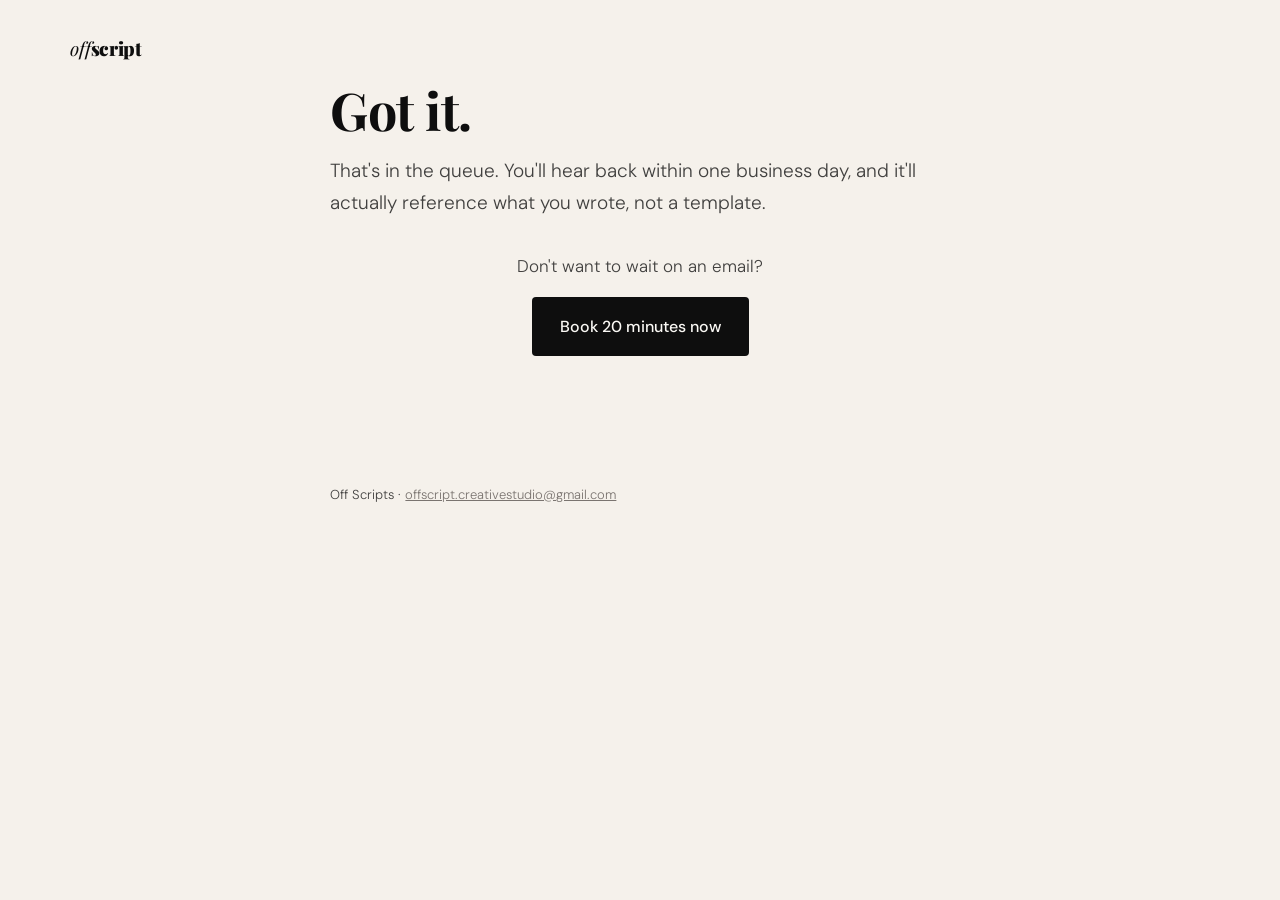
==== index.html @ c9642423 "Add files via upload Update Offscript website" ====
<!doctype html>
<html lang="en">
<head>
<meta charset="utf-8">
<meta name="viewport" content="width=device-width, initial-scale=1">
<title>Off Scripts: Got it</title>
<meta name="robots" content="noindex">
<link rel="preconnect" href="https://fonts.googleapis.com">
<link rel="preconnect" href="https://fonts.gstatic.com" crossorigin>
<link href="https://fonts.googleapis.com/css2?family=Playfair+Display:ital,wght@0,400;0,700;0,900;1,400;1,700&family=DM+Sans:opsz,wght@9..40,300;9..40,400;9..40,500;9..40,600&family=Space+Mono:wght@400;700&display=swap" rel="stylesheet">
<link rel="stylesheet" href="../lp.css">
</head>
<body>

<header class="lp-header">
  <a class="logo" href="https://offscript-ui.github.io/createoffscript/">off<b>script</b></a>
</header>

<main>
  <section class="hero wrap">
    <h1>Got it.</h1>
    <p class="sub">That's in the queue. You'll hear back within one business day, and it'll actually reference what you wrote, not a template.</p>
    <div class="fallback" style="margin-top: 0; padding-top: 0; border-top: none;">
      <p>Don't want to wait on an email?</p>
      <a class="btn btn-primary" href="https://calendly.com/suriavi51/new-meeting" target="_blank" rel="noopener noreferrer">Book 20 minutes now</a>
    </div>
  </section>
</main>

<footer class="lp-footer">
  <div class="wrap">
    <p>Off Scripts &middot; <a href="mailto:offscript.creativestudio@gmail.com">offscript.creativestudio@gmail.com</a></p>
  </div>
</footer>

<!-- This page's pageview count IS the conversion metric (see gtm/RUNBOOK.md
     step 8): a view here only happens right after a real form submit, which
     is how conversion rate gets measured on Cloudflare's free tier without
     building custom event tracking. Don't add any other way to reach this
     page (no nav link to it) or the count stops meaning anything. -->
<script defer src="https://static.cloudflareinsights.com/beacon.min.js" data-cf-beacon='{"token":"your_beacon_token_here"}'></script>

</body>
</html>
---- lp.css ----
/* Shared landing-page styles for the gtm system.
   Tokens copied verbatim from the live site's :root block (verified against
   the actual deployed HTML, not a paraphrase) so these pages match the
   brand exactly.

   Deliberately NOT reused from index.html: the custom cursor (cursor:none +
   .js-cur/.js-ring), scroll-reveal animation, and the nav drawer. Reasons:
   cursor:none is a real conversion risk on a page whose only job is a form,
   and every extra line of JS here is a line the weekly optimization step
   could accidentally break. Keep these pages simpler than the main site on
   purpose.

   This file is CSS only. The optimization loop (gtm/RUNBOOK.md step 8)
   edits HTML body copy, never this file - keeping them separate is what
   makes that constraint enforceable. */

*, *::before, *::after { margin: 0; padding: 0; box-sizing: border-box; }

:root {
  --cream: #F5F1EB;
  --cream-dim: #EDE8E0;
  --off: #FAF8F4;
  --ink: #0E0E0E;
  --gold: #C9A84C;
  --gold-hi: #D4B060;
  --grey: #7A7470;

  --on-light-hi: #0E0E0E;
  --on-light-body: rgba(14,14,14,.78);
  --on-light-muted: rgba(14,14,14,.52);

  --rule-light: rgba(14,14,14,.09);

  --s4:4px; --s8:8px; --s12:12px; --s16:16px; --s20:20px; --s24:24px;
  --s28:28px; --s32:32px; --s40:40px; --s48:48px; --s56:56px; --s64:64px;
  --s80:80px; --s96:96px;

  --pad: clamp(20px, 5.5vw, 96px);
  --max: 760px;
  --gap: clamp(32px, 5vw, 80px);
  --section-py: clamp(56px, 8vw, 96px);
}

html { scroll-behavior: smooth; -webkit-text-size-adjust: 100%; text-size-adjust: 100%; }

body {
  background: var(--cream);
  color: var(--ink);
  font-family: 'DM Sans', sans-serif;
  font-weight: 300;
  font-size: 17px;
  line-height: 1.7;
  -webkit-font-smoothing: antialiased;
  -moz-osx-font-smoothing: grayscale;
}

a, button { -webkit-tap-highlight-color: transparent; outline-offset: 3px; }
a:focus-visible, button:focus-visible { outline: 2px solid var(--gold); }
img { display: block; max-width: 100%; }

.wrap {
  max-width: var(--max);
  margin: 0 auto;
  padding: 0 var(--pad);
}

header.lp-header {
  padding: var(--s32) var(--pad) var(--s16);
}
.logo {
  font-family: 'Playfair Display', serif;
  font-style: italic;
  font-size: 19px;
  color: var(--ink);
  text-decoration: none;
  letter-spacing: -.3px;
}
.logo b { font-style: normal; font-weight: 900; }

main { padding: 0 0 var(--section-py); }

section { padding: var(--section-py) 0; }
section + section { border-top: 1px solid var(--rule-light); }

h1 {
  font-family: 'Playfair Display', serif;
  font-weight: 700;
  font-size: clamp(32px, 5.5vw, 52px);
  line-height: 1.12;
  letter-spacing: -.5px;
  color: var(--on-light-hi);
  margin-bottom: var(--s16);
}
h2 {
  font-family: 'Playfair Display', serif;
  font-weight: 700;
  font-size: clamp(22px, 3vw, 30px);
  line-height: 1.25;
  margin-bottom: var(--s20);
}
.sub {
  font-size: 19px;
  color: var(--on-light-body);
  max-width: 46ch;
  margin-bottom: var(--s32);
}
p { color: var(--on-light-body); }
p + p { margin-top: var(--s16); }

ul.diagnosis, ul.mechanism {
  list-style: none;
  display: grid;
  gap: var(--s16);
}
ul.diagnosis li, ul.mechanism li {
  padding: var(--s16) var(--s20);
  background: var(--off);
  border: 1px solid var(--rule-light);
  border-radius: 4px;
  font-size: 16px;
  color: var(--on-light-body);
}
ul.mechanism li b {
  font-family: 'Space Mono', monospace;
  font-weight: 700;
  color: var(--gold);
  display: inline-block;
  margin-right: var(--s8);
}

.not-this {
  border-left: 3px solid var(--gold);
  padding-left: var(--s20);
  font-style: italic;
  color: var(--on-light-body);
}

.qualify {
  background: var(--cream-dim);
  border: 1px solid var(--rule-light);
  border-radius: 4px;
  padding: var(--s24);
}
.qualify h2 { font-size: 18px; margin-bottom: var(--s12); }
.qualify ul { list-style: none; display: grid; gap: var(--s8); }
.qualify li { font-size: 15px; color: var(--on-light-body); }
.qualify li::before { content: "→ "; color: var(--gold); font-weight: 700; }

form.lp-form { display: grid; gap: var(--s16); margin-top: var(--s8); }
.lp-form label {
  display: block;
  font-family: 'Space Mono', monospace;
  font-size: 12px;
  letter-spacing: .04em;
  text-transform: uppercase;
  color: var(--grey);
  margin-bottom: var(--s8);
}
.lp-form input, .lp-form textarea {
  width: 100%;
  font-family: 'DM Sans', sans-serif;
  font-size: 16px;
  padding: var(--s12) var(--s16);
  background: var(--off);
  border: 1px solid var(--rule-light);
  border-radius: 4px;
  color: var(--ink);
}
.lp-form input:focus, .lp-form textarea:focus {
  outline: 2px solid var(--gold);
  outline-offset: 1px;
}
.lp-form textarea { min-height: 100px; resize: vertical; }
.lp-form .optional-tag { color: var(--grey); font-weight: 400; text-transform: none; }
.hidden { display: none !important; }

.btn {
  display: inline-flex;
  align-items: center;
  justify-content: center;
  gap: var(--s8);
  padding: var(--s16) var(--s28);
  font-family: 'DM Sans', sans-serif;
  font-weight: 500;
  font-size: 16px;
  border-radius: 4px;
  text-decoration: none;
  cursor: pointer;
  border: none;
}
.btn-primary { background: var(--ink); color: var(--off); }
.btn-primary:hover { background: var(--gold); color: var(--ink); }
.btn-secondary {
  background: transparent;
  color: var(--ink);
  border: 1px solid var(--rule-light);
}
.btn-secondary:hover { border-color: var(--gold); color: var(--gold); }

.fallback {
  margin-top: var(--s40);
  padding-top: var(--s32);
  border-top: 1px solid var(--rule-light);
  text-align: center;
}
.fallback p { margin-bottom: var(--s16); }

footer.lp-footer {
  padding: var(--s32) var(--pad) var(--s64);
  font-size: 13px;
  color: var(--grey);
}
footer.lp-footer a { color: var(--grey); }
footer.lp-footer .legal { margin-top: var(--s12); max-width: 60ch; line-height: 1.6; }

@media (max-width: 560px) {
  :root { --pad: 20px; }
  body { font-size: 16px; }
}
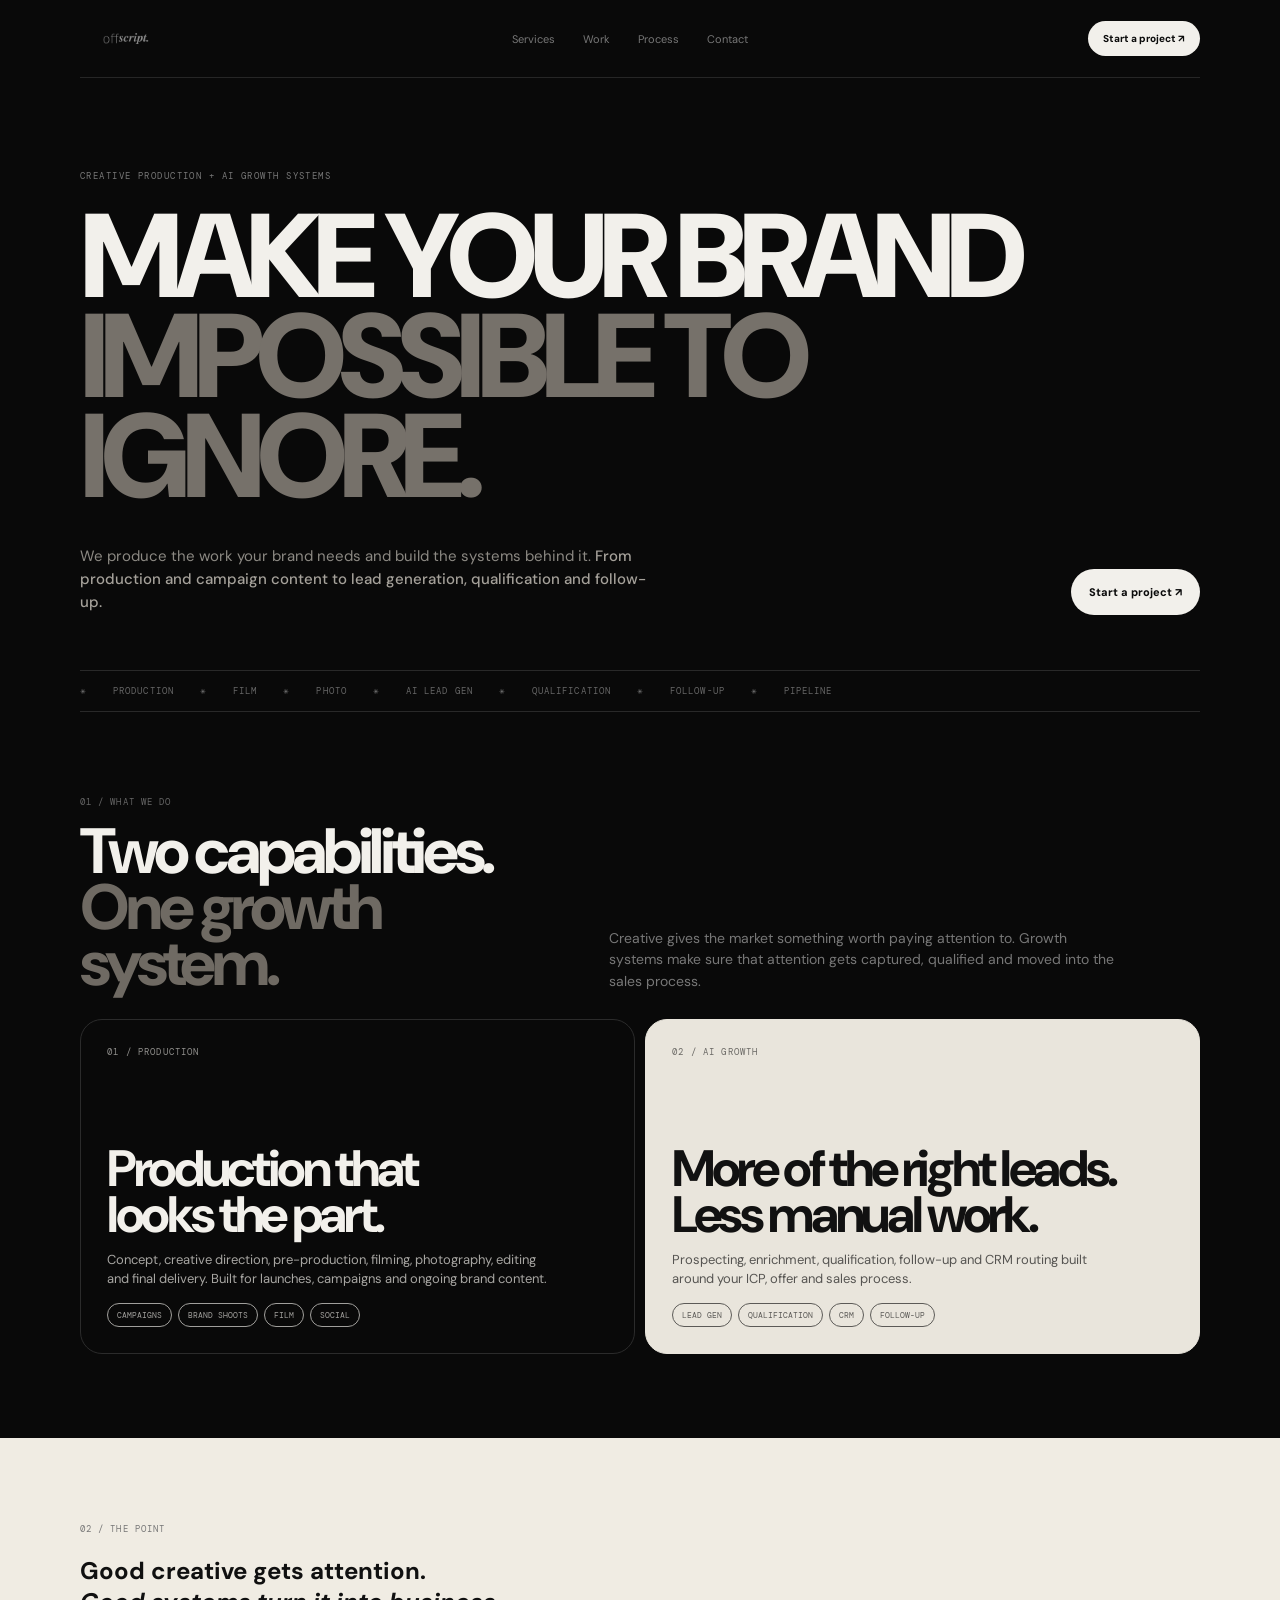
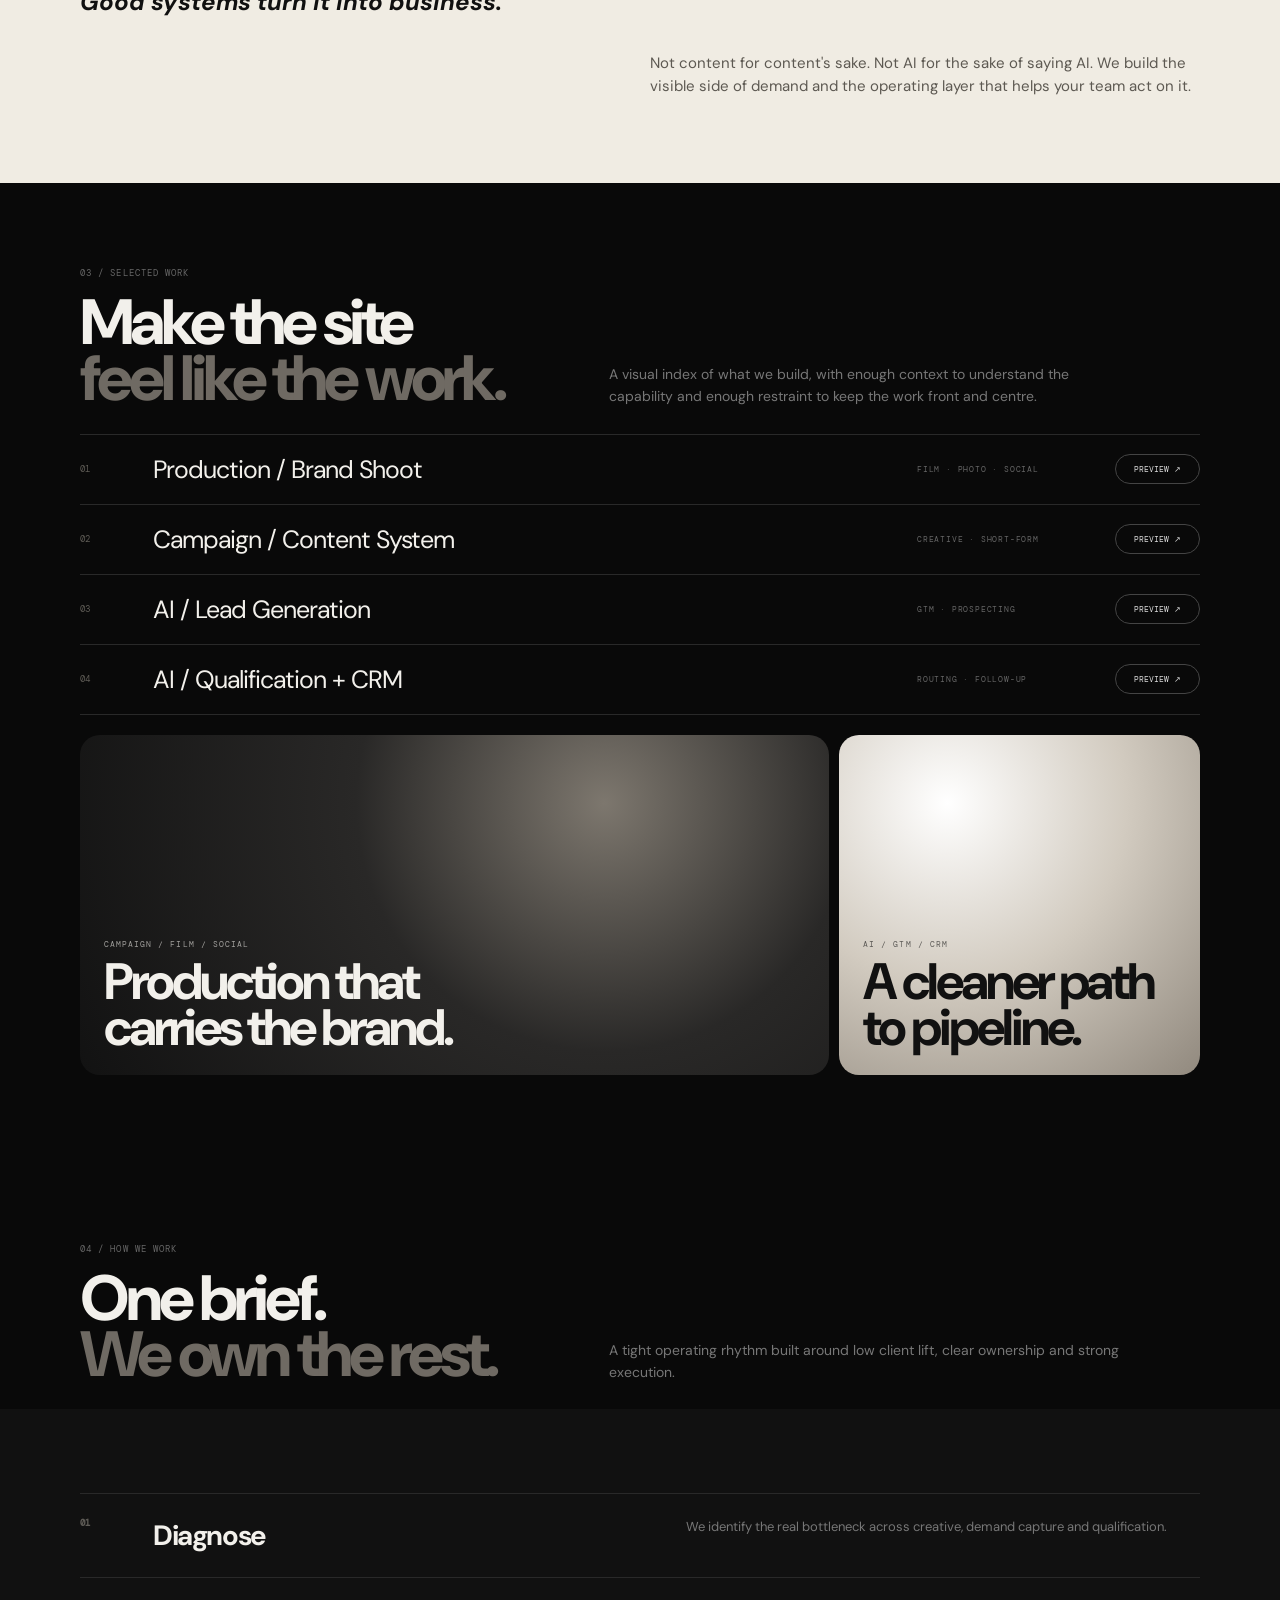
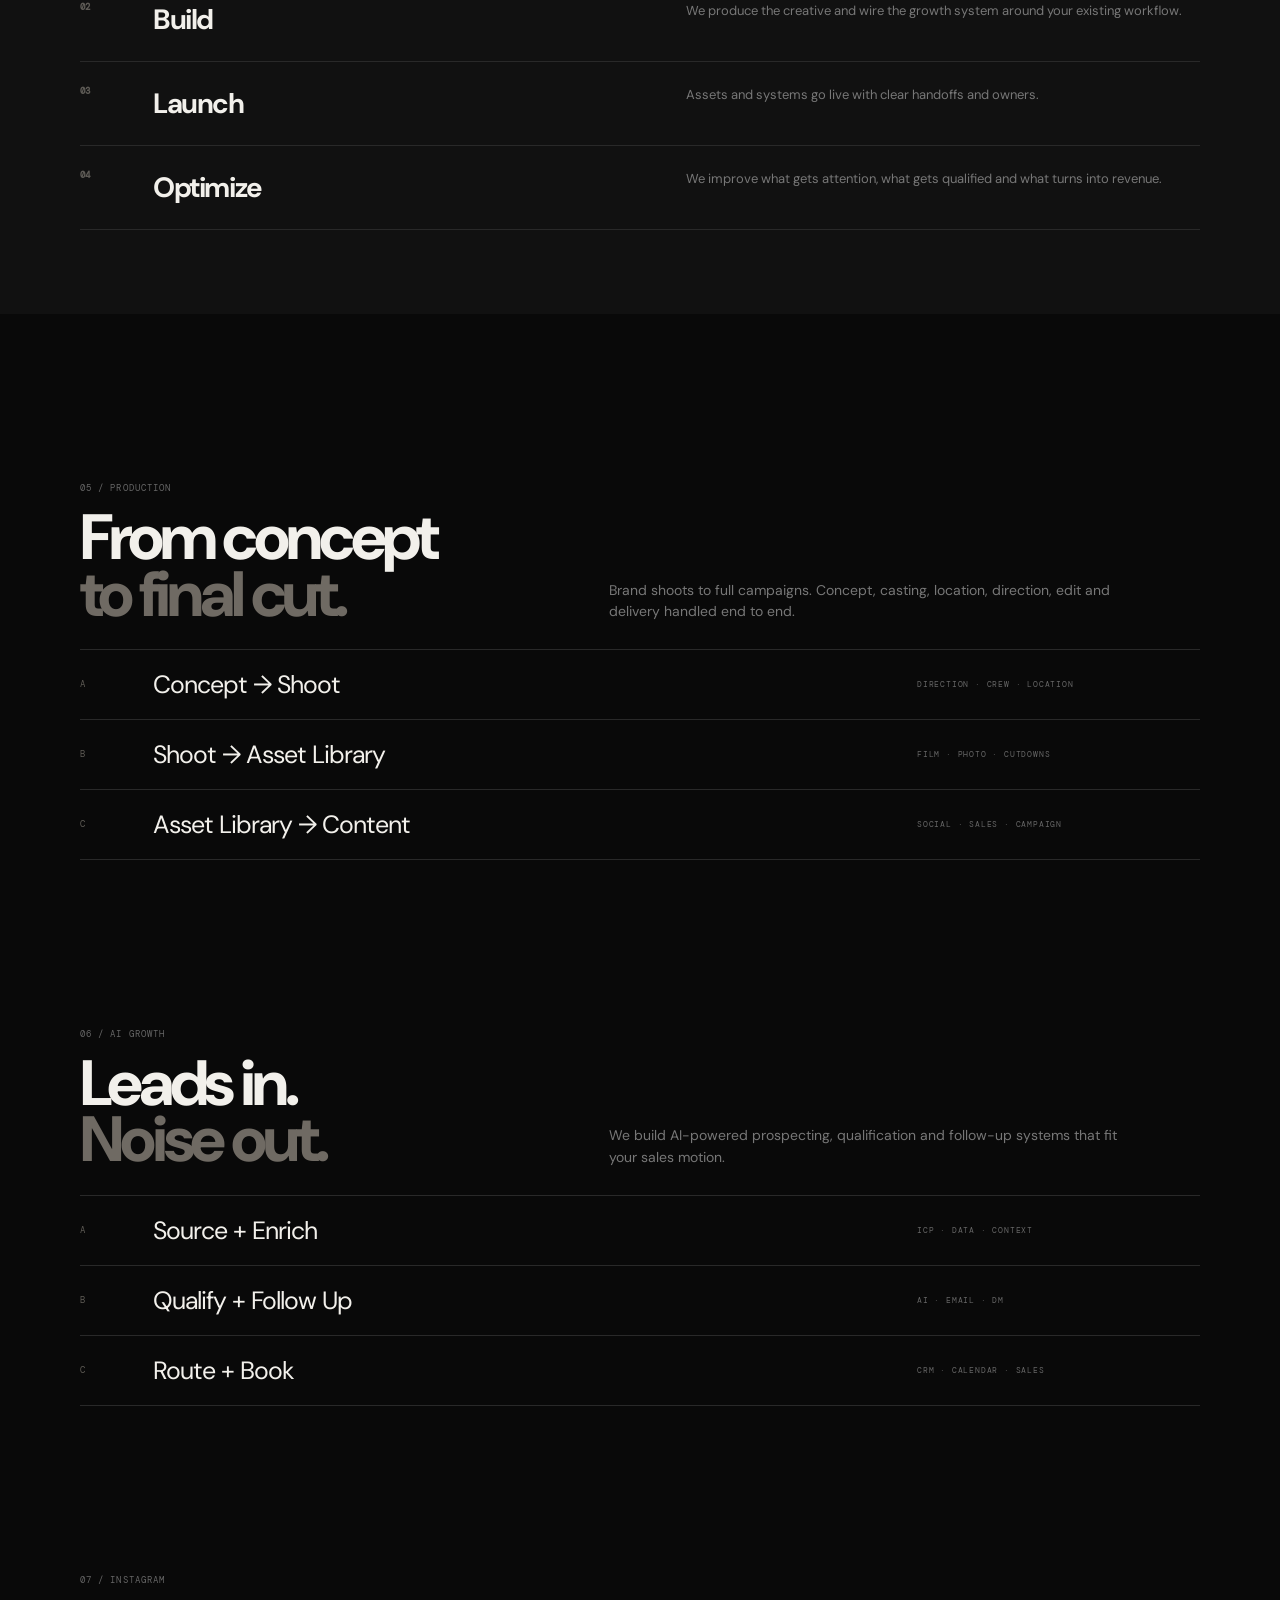
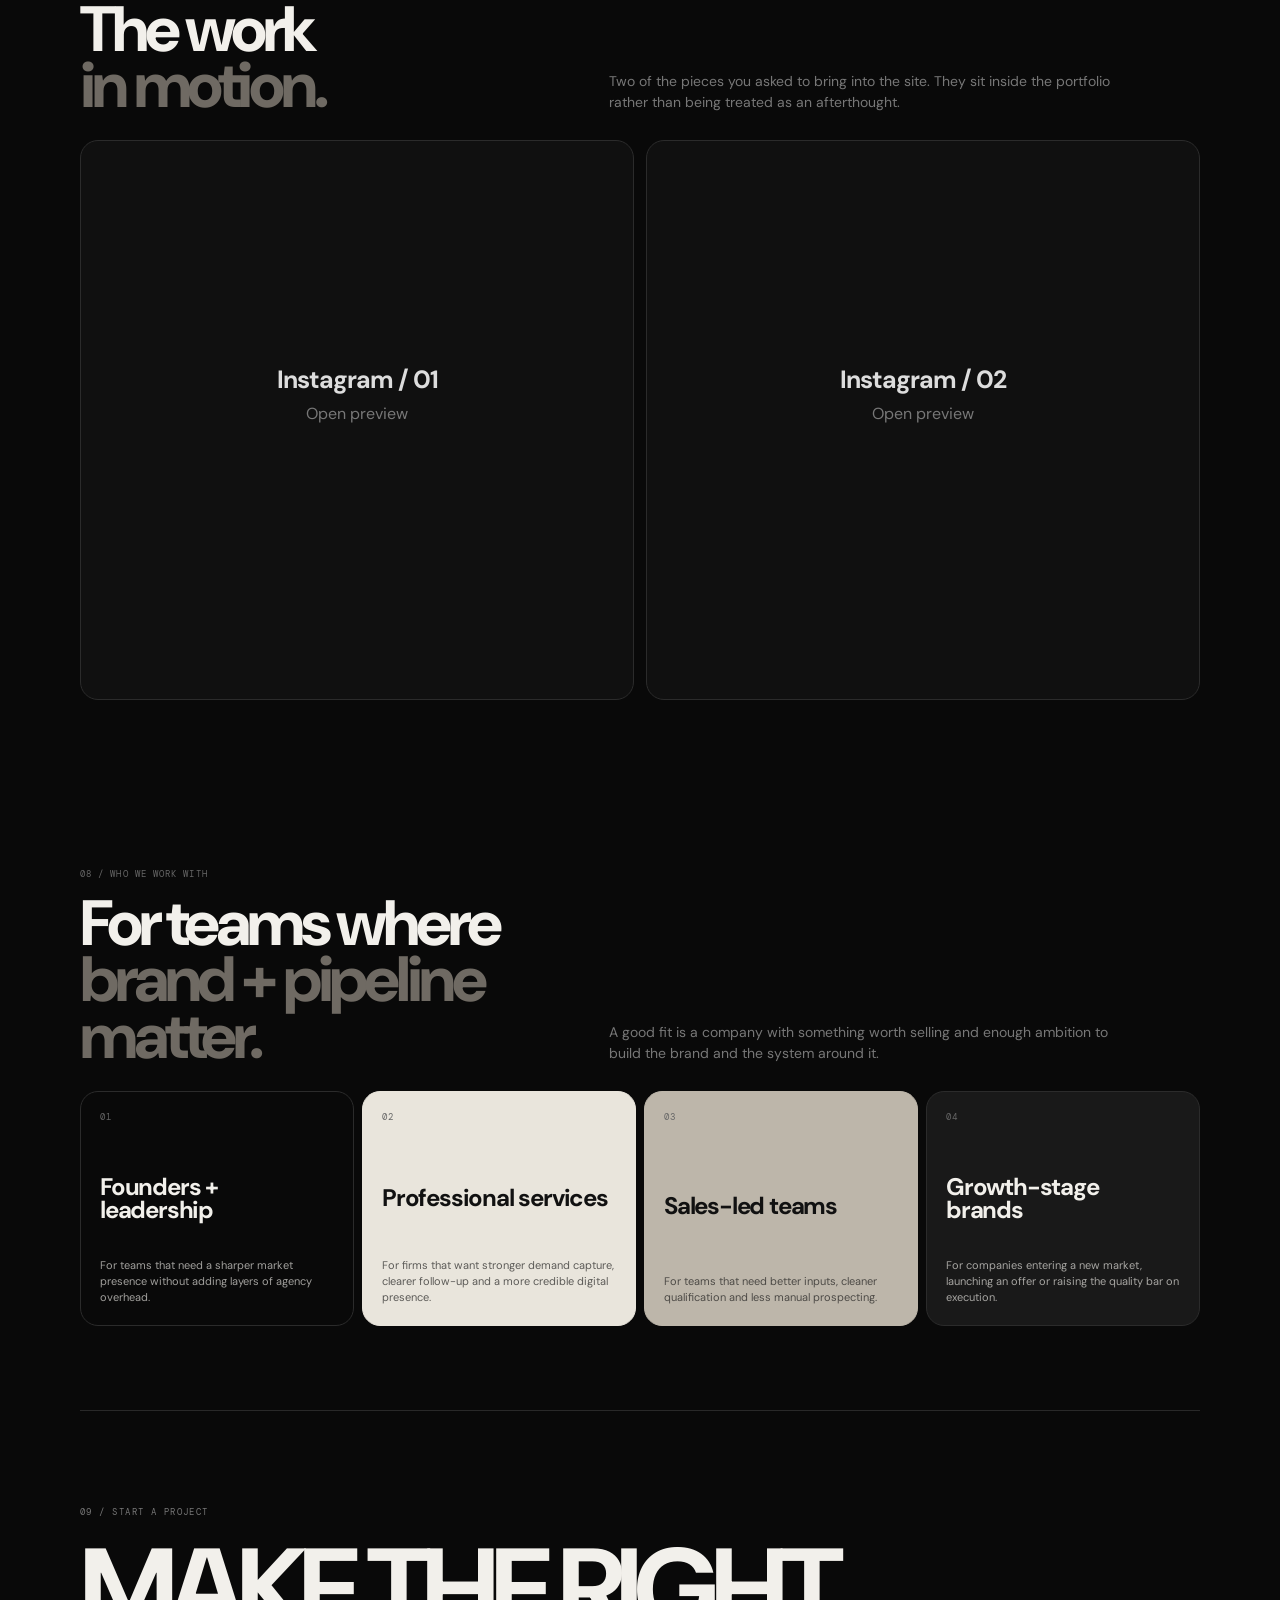
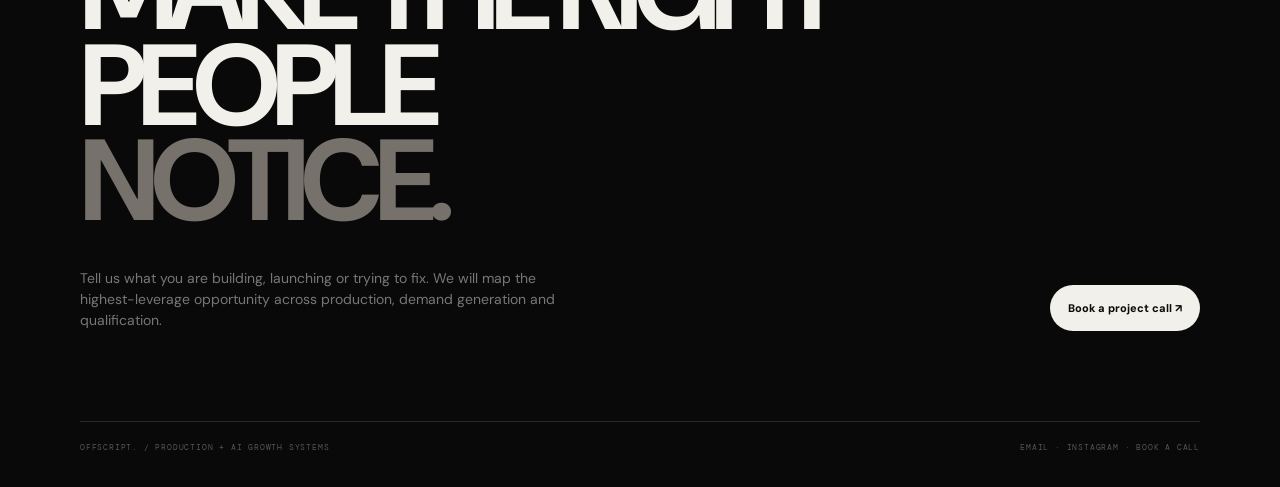
==== commit c7fc8837: "Add files via upload" ====
--- a/index.html
+++ b/index.html
@@ -1,44 +1,38 @@
 <!doctype html>
 <html lang="en">
 <head>
-<meta charset="utf-8">
-<meta name="viewport" content="width=device-width, initial-scale=1">
-<title>Off Scripts: Got it</title>
-<meta name="robots" content="noindex">
-<link rel="preconnect" href="https://fonts.googleapis.com">
-<link rel="preconnect" href="https://fonts.gstatic.com" crossorigin>
-<link href="https://fonts.googleapis.com/css2?family=Playfair+Display:ital,wght@0,400;0,700;0,900;1,400;1,700&family=DM+Sans:opsz,wght@9..40,300;9..40,400;9..40,500;9..40,600&family=Space+Mono:wght@400;700&display=swap" rel="stylesheet">
-<link rel="stylesheet" href="../lp.css">
+<meta charset="utf-8"><meta name="viewport" content="width=device-width,initial-scale=1">
+<title>offscript. | Production + AI Growth</title>
+<meta name="description" content="Offscript builds high-end production and AI-powered growth systems that help ambitious B2B brands create demand and convert it into qualified pipeline.">
+<link rel="preconnect" href="https://fonts.googleapis.com"><link rel="preconnect" href="https://fonts.gstatic.com" crossorigin>
+<link href="https://fonts.googleapis.com/css2?family=DM+Sans:wght@400;500;600;700;800;900&family=DM+Mono:wght@400;500&display=swap" rel="stylesheet">
+<style>
+*{box-sizing:border-box}html{scroll-behavior:smooth}body{margin:0;background:#090909;color:#f2f0eb;font-family:'DM Sans',sans-serif;-webkit-font-smoothing:antialiased}a{color:inherit;text-decoration:none}button{font:inherit}.wrap{width:min(1120px,calc(100% - 44px));margin:auto}.nav{height:78px;display:flex;align-items:center;justify-content:space-between;border-bottom:1px solid #262626}.brand{display:flex;align-items:center}.brand img{width:92px;height:auto;display:block;filter:invert(1);opacity:.58}.navlinks{display:flex;gap:28px;font-size:11px;color:#777}.navlinks a:hover{color:#fff}.navcta{background:#f2f0eb;color:#0b0b0b;padding:11px 15px;border-radius:999px;font-size:10px;font-weight:800}.hero{padding:92px 0 55px;border-bottom:1px solid #292929}.eyebrow{font-family:'DM Mono',monospace;font-size:9px;letter-spacing:.16em;text-transform:uppercase;color:#777;margin-bottom:25px}.hero h1{font-size:clamp(58px,9.3vw,126px);line-height:.84;letter-spacing:-.075em;margin:0;max-width:1080px;font-weight:900}.hero h1 span{color:#76716a}.hero-foot{display:grid;grid-template-columns:1fr auto;gap:30px;align-items:end;margin-top:38px}.hero-foot p{max-width:580px;color:#8c8983;font-size:15px;line-height:1.55;margin:0}.hero-foot p strong{color:#a5a19a;font-weight:500}.button{display:inline-flex;align-items:center;min-height:46px;padding:0 18px;border-radius:999px;background:#f2f0eb;color:#0b0b0b;font-size:11px;font-weight:800}.ticker{display:flex;gap:26px;padding:14px 0;border-bottom:1px solid #292929;overflow:hidden;white-space:nowrap;color:#666;font-family:'DM Mono',monospace;font-size:9px;letter-spacing:.12em;text-transform:uppercase}.ticker span:before{content:'✳';font-size:7px;margin-right:26px;color:#888}.section{padding:84px 0}.section-head{display:grid;grid-template-columns:.9fr 1.1fr;gap:45px;align-items:end;margin-bottom:26px}.section-num{font-family:'DM Mono',monospace;font-size:9px;color:#666;letter-spacing:.12em;text-transform:uppercase;margin-bottom:16px}.section h2{font-size:clamp(38px,5vw,70px);line-height:.88;letter-spacing:-.065em;margin:0;font-weight:800}.section h2 em{font-style:normal;color:#6f6a63}.section-intro{color:#777;font-size:14px;line-height:1.55;max-width:510px}.service-grid{display:grid;grid-template-columns:1fr 1fr;gap:10px}.service{min-height:335px;border:1px solid #2b2b2b;border-radius:22px;padding:26px;display:flex;flex-direction:column;justify-content:space-between}.service:nth-child(2){background:#e9e5dc;color:#111;border-color:#e9e5dc}.service .small{font-family:'DM Mono',monospace;font-size:9px;letter-spacing:.13em;text-transform:uppercase;opacity:.58}.service h3{font-size:clamp(34px,4vw,53px);line-height:.91;letter-spacing:-.065em;margin:0 0 12px}.service p{font-size:13px;line-height:1.45;opacity:.68;max-width:450px;margin:0}.tags{display:flex;flex-wrap:wrap;gap:6px;margin-top:14px}.tag{border:1px solid currentColor;border-radius:999px;padding:6px 9px;font-family:'DM Mono',monospace;font-size:8px;text-transform:uppercase;opacity:.65}.dark-break{background:#f0ece3;color:#101010;margin-left:calc((100vw - min(1120px,calc(100% - 44px)))/-2);margin-right:calc((100vw - min(1120px,calc(100% - 44px)))/-2);padding:85px max(22px,calc((100vw - 1120px)/2));}.dark-break .section-num{color:#777}.dark-break h2{max-width:930px}.dark-break p{max-width:550px;color:#5d5952;font-size:15px;line-height:1.55;margin:35px 0 0 auto}.work-list{border-top:1px solid #292929}.work-row{display:grid;grid-template-columns:55px 1fr 180px 85px;gap:18px;align-items:center;padding:18px 0;border-bottom:1px solid #292929}.work-row:hover{background:#101010}.work-index{font-family:'DM Mono',monospace;color:#5f5c56;font-size:9px}.work-name{font-size:25px;letter-spacing:-.04em}.work-meta{font-family:'DM Mono',monospace;font-size:8px;letter-spacing:.1em;text-transform:uppercase;color:#666}.preview{border:1px solid #444;background:transparent;color:#ddd;border-radius:999px;padding:9px 12px;font-family:'DM Mono',monospace;font-size:8px;text-transform:uppercase;cursor:pointer}.preview:hover{background:#f2f0eb;color:#111}.visual-grid{display:grid;grid-template-columns:1.35fr .65fr;gap:10px;margin-top:20px}.visual{min-height:340px;border-radius:20px;padding:24px;display:flex;align-items:flex-end;background:radial-gradient(circle at 70% 20%,#7d776e,#292827 42%,#121212)}.visual.light{background:radial-gradient(circle at 30% 20%,#fff,#d2cbc0 48%,#91897e);color:#111}.visual-copy{max-width:520px}.visual-kicker{font-family:'DM Mono',monospace;font-size:8px;letter-spacing:.13em;text-transform:uppercase;opacity:.62;margin-bottom:10px}.visual strong{font-size:clamp(33px,4vw,54px);line-height:.9;letter-spacing:-.06em;font-weight:700}.process{background:#111;margin-left:calc((100vw - min(1120px,calc(100% - 44px)))/-2);margin-right:calc((100vw - min(1120px,calc(100% - 44px)))/-2);padding:84px max(22px,calc((100vw - 1120px)/2));}.process-inner{width:min(1120px,100%);margin:auto}.steps{border-top:1px solid #292929}.step{display:grid;grid-template-columns:55px 1fr 1fr;gap:18px;padding:23px 0;border-bottom:1px solid #292929}.step b{font-family:'DM Mono',monospace;font-size:9px;color:#5e5b56}.step h3{margin:0;font-size:28px;letter-spacing:-.05em}.step p{margin:0;color:#777;font-size:13px;line-height:1.5}.who{display:grid;grid-template-columns:repeat(4,1fr);gap:8px}.who article{min-height:235px;border:1px solid #2b2b2b;border-radius:18px;padding:19px;display:flex;flex-direction:column;justify-content:space-between}.who article:nth-child(2){background:#e9e5dc;color:#111;border-color:#e9e5dc}.who article:nth-child(3){background:#bdb6aa;color:#111;border-color:#bdb6aa}.who article:nth-child(4){background:#191919}.who h3{font-size:24px;line-height:.95;letter-spacing:-.05em;margin:0}.who p{font-size:11px;line-height:1.45;opacity:.65;margin:0}.ig-grid{display:grid;grid-template-columns:repeat(2,minmax(0,1fr));gap:12px;margin-top:22px;align-items:start}.ig-card{background:#101010;border:1px solid #2b2b2b;border-radius:18px;height:560px;display:flex;align-items:flex-start;justify-content:center;overflow:hidden;padding:12px}.ig-card blockquote{margin:0!important;width:100%!important;min-width:0!important;max-width:540px!important}.ig-card .instagram-media{margin:0 auto!important}.ig-fallback{text-align:center;color:#777;padding-top:210px}.ig-fallback b{display:block;color:#ddd;font-size:25px;letter-spacing:-.04em;margin-bottom:7px}.cta{padding:95px 0 90px;border-top:1px solid #292929}.cta h2{font-size:clamp(60px,9vw,125px);line-height:.83;letter-spacing:-.075em;margin:0;max-width:950px}.cta h2 span{color:#76716a}.cta-bottom{display:flex;justify-content:space-between;gap:25px;align-items:end;margin-top:38px}.cta-bottom p{color:#777;max-width:500px;font-size:14px;line-height:1.5;margin:0}.footer{border-top:1px solid #292929;padding:20px 0 35px;display:flex;justify-content:space-between;gap:15px;color:#555;font-family:'DM Mono',monospace;font-size:8px;text-transform:uppercase;letter-spacing:.1em}.footer a:hover{color:#aaa}.modal{position:fixed;inset:0;background:rgba(0,0,0,.86);display:none;align-items:center;justify-content:center;padding:20px;z-index:100}.modal.open{display:flex}.modal-box{width:min(900px,100%);background:#111;border:1px solid #333;border-radius:20px;padding:20px}.modal-top{display:flex;justify-content:space-between;align-items:center;margin-bottom:15px;color:#777;font-family:'DM Mono',monospace;font-size:9px;text-transform:uppercase}.close{border:1px solid #444;background:none;color:#ddd;border-radius:999px;width:38px;height:38px;cursor:pointer}.modal-art{height:min(58vh,520px);border-radius:14px;background:radial-gradient(circle at 70% 20%,#777,#252525 45%,#111);display:flex;align-items:flex-end;padding:25px}.modal-art.light{background:radial-gradient(circle at 30% 20%,#fff,#c9c1b4 50%,#827b72);color:#111}.modal-art h3{font-size:clamp(45px,7vw,85px);line-height:.84;letter-spacing:-.07em;margin:0;max-width:700px}.modal-copy{color:#777;font-size:13px;line-height:1.5;margin:15px 0 0}
+@media(max-width:760px){.navlinks{display:none}.hero{padding-top:65px}.hero-foot,.section-head{grid-template-columns:1fr}.hero-foot .button{justify-self:start}.service-grid,.visual-grid,.who,.ig-grid{grid-template-columns:1fr}.service{min-height:280px}.work-row{grid-template-columns:30px 1fr auto}.work-meta{display:none}.step{grid-template-columns:35px 1fr}.step p{grid-column:2}.cta-bottom,.footer{display:block}.footer div{margin-top:9px}.dark-break,.process{margin-left:-22px;margin-right:-22px;padding-left:22px;padding-right:22px}.dark-break p{margin-left:0}}
+</style>
 </head>
 <body>
-
-<header class="lp-header">
-  <a class="logo" href="https://offscript-ui.github.io/createoffscript/">off<b>script</b></a>
-</header>
-
-<main>
-  <section class="hero wrap">
-    <h1>Got it.</h1>
-    <p class="sub">That's in the queue. You'll hear back within one business day, and it'll actually reference what you wrote, not a template.</p>
-    <div class="fallback" style="margin-top: 0; padding-top: 0; border-top: none;">
-      <p>Don't want to wait on an email?</p>
-      <a class="btn btn-primary" href="https://calendly.com/suriavi51/new-meeting" target="_blank" rel="noopener noreferrer">Book 20 minutes now</a>
-    </div>
-  </section>
+<div class="wrap">
+<header class="nav"><a class="brand" href="#top"><img src="offscript_logo.png" alt="offscript."></a><nav class="navlinks"><a href="#services">Services</a><a href="#work">Work</a><a href="#process">Process</a><a href="#contact">Contact</a></nav><a class="navcta" href="#contact">Start a project ↗</a></header>
+<main id="top">
+<section class="hero"><div class="eyebrow">Creative Production + AI Growth Systems</div><h1>MAKE YOUR BRAND<br><span>IMPOSSIBLE TO IGNORE.</span></h1><div class="hero-foot"><p>We produce the work your brand needs and build the systems behind it. <strong>From production and campaign content to lead generation, qualification and follow-up.</strong></p><a class="button" href="#contact">Start a project ↗</a></div></section>
+<div class="ticker"><span>Production</span><span>Film</span><span>Photo</span><span>AI Lead Gen</span><span>Qualification</span><span>Follow-up</span><span>Pipeline</span></div>
+<section class="section" id="services"><div class="section-head"><div><div class="section-num">01 / What we do</div><h2>Two capabilities.<br><em>One growth system.</em></h2></div><div class="section-intro">Creative gives the market something worth paying attention to. Growth systems make sure that attention gets captured, qualified and moved into the sales process.</div></div><div class="service-grid"><article class="service"><div class="small">01 / Production</div><div><h3>Production that<br>looks the part.</h3><p>Concept, creative direction, pre-production, filming, photography, editing and final delivery. Built for launches, campaigns and ongoing brand content.</p><div class="tags"><span class="tag">Campaigns</span><span class="tag">Brand shoots</span><span class="tag">Film</span><span class="tag">Social</span></div></div></article><article class="service"><div class="small">02 / AI Growth</div><div><h3>More of the right leads.<br>Less manual work.</h3><p>Prospecting, enrichment, qualification, follow-up and CRM routing built around your ICP, offer and sales process.</p><div class="tags"><span class="tag">Lead gen</span><span class="tag">Qualification</span><span class="tag">CRM</span><span class="tag">Follow-up</span></div></div></article></div></section>
+<section class="dark-break"><div class="wrap" style="width:min(1120px,100%);padding:0"><div class="section-num">02 / The point</div><h2>Good creative gets attention.<br><em>Good systems turn it into business.</em></h2><p>Not content for content's sake. Not AI for the sake of saying AI. We build the visible side of demand and the operating layer that helps your team act on it.</p></div></section>
+<section class="section" id="work"><div class="section-head"><div><div class="section-num">03 / Selected work</div><h2>Make the site<br><em>feel like the work.</em></h2></div><div class="section-intro">A visual index of what we build, with enough context to understand the capability and enough restraint to keep the work front and centre.</div></div><div class="work-list"><div class="work-row"><span class="work-index">01</span><span class="work-name">Production / Brand Shoot</span><span class="work-meta">Film · Photo · Social</span><button class="preview" data-preview="production">Preview ↗</button></div><div class="work-row"><span class="work-index">02</span><span class="work-name">Campaign / Content System</span><span class="work-meta">Creative · Short-form</span><button class="preview" data-preview="campaign">Preview ↗</button></div><div class="work-row"><span class="work-index">03</span><span class="work-name">AI / Lead Generation</span><span class="work-meta">GTM · Prospecting</span><button class="preview" data-preview="ai">Preview ↗</button></div><div class="work-row"><span class="work-index">04</span><span class="work-name">AI / Qualification + CRM</span><span class="work-meta">Routing · Follow-up</span><button class="preview" data-preview="crm">Preview ↗</button></div></div><div class="visual-grid"><div class="visual"><div class="visual-copy"><div class="visual-kicker">Campaign / Film / Social</div><strong>Production that<br>carries the brand.</strong></div></div><div class="visual light"><div class="visual-copy"><div class="visual-kicker">AI / GTM / CRM</div><strong>A cleaner path<br>to pipeline.</strong></div></div></div></section>
+<section class="section" id="process"><div class="section-head"><div><div class="section-num">04 / How we work</div><h2>One brief.<br><em>We own the rest.</em></h2></div><div class="section-intro">A tight operating rhythm built around low client lift, clear ownership and strong execution.</div></div><div class="process"><div class="process-inner"><div class="steps"><div class="step"><b>01</b><h3>Diagnose</h3><p>We identify the real bottleneck across creative, demand capture and qualification.</p></div><div class="step"><b>02</b><h3>Build</h3><p>We produce the creative and wire the growth system around your existing workflow.</p></div><div class="step"><b>03</b><h3>Launch</h3><p>Assets and systems go live with clear handoffs and owners.</p></div><div class="step"><b>04</b><h3>Optimize</h3><p>We improve what gets attention, what gets qualified and what turns into revenue.</p></div></div></div></div></section>
+<section class="section"><div class="section-head"><div><div class="section-num">05 / Production</div><h2>From concept<br><em>to final cut.</em></h2></div><div class="section-intro">Brand shoots to full campaigns. Concept, casting, location, direction, edit and delivery handled end to end.</div></div><div class="work-list"><div class="work-row"><span class="work-index">A</span><span class="work-name">Concept → Shoot</span><span class="work-meta">Direction · Crew · Location</span><span></span></div><div class="work-row"><span class="work-index">B</span><span class="work-name">Shoot → Asset Library</span><span class="work-meta">Film · Photo · Cutdowns</span><span></span></div><div class="work-row"><span class="work-index">C</span><span class="work-name">Asset Library → Content</span><span class="work-meta">Social · Sales · Campaign</span><span></span></div></div></section>
+<section class="section"><div class="section-head"><div><div class="section-num">06 / AI Growth</div><h2>Leads in.<br><em>Noise out.</em></h2></div><div class="section-intro">We build AI-powered prospecting, qualification and follow-up systems that fit your sales motion.</div></div><div class="work-list"><div class="work-row"><span class="work-index">A</span><span class="work-name">Source + Enrich</span><span class="work-meta">ICP · Data · Context</span><span></span></div><div class="work-row"><span class="work-index">B</span><span class="work-name">Qualify + Follow Up</span><span class="work-meta">AI · Email · DM</span><span></span></div><div class="work-row"><span class="work-index">C</span><span class="work-name">Route + Book</span><span class="work-meta">CRM · Calendar · Sales</span><span></span></div></div></section>
+<section class="section"><div class="section-head"><div><div class="section-num">07 / Instagram</div><h2>The work<br><em>in motion.</em></h2></div><div class="section-intro">Two of the pieces you asked to bring into the site. They sit inside the portfolio rather than being treated as an afterthought.</div></div><div class="ig-grid"><div class="ig-card"><blockquote class="instagram-media" data-instgrm-permalink="https://www.instagram.com/p/DaSZWi6NZKu/" data-instgrm-version="14"><div class="ig-fallback"><b>Instagram / 01</b><span>Open preview</span></div></blockquote></div><div class="ig-card"><blockquote class="instagram-media" data-instgrm-permalink="https://www.instagram.com/p/DadHpoFNJPc/" data-instgrm-version="14"><div class="ig-fallback"><b>Instagram / 02</b><span>Open preview</span></div></blockquote></div></div></section>
+<section class="section"><div class="section-head"><div><div class="section-num">08 / Who we work with</div><h2>For teams where<br><em>brand + pipeline matter.</em></h2></div><div class="section-intro">A good fit is a company with something worth selling and enough ambition to build the brand and the system around it.</div></div><div class="who"><article><div class="section-num">01</div><h3>Founders + leadership</h3><p>For teams that need a sharper market presence without adding layers of agency overhead.</p></article><article><div class="section-num">02</div><h3>Professional services</h3><p>For firms that want stronger demand capture, clearer follow-up and a more credible digital presence.</p></article><article><div class="section-num">03</div><h3>Sales-led teams</h3><p>For teams that need better inputs, cleaner qualification and less manual prospecting.</p></article><article><div class="section-num">04</div><h3>Growth-stage brands</h3><p>For companies entering a new market, launching an offer or raising the quality bar on execution.</p></article></div></section>
+<section class="cta" id="contact"><div class="eyebrow">09 / Start a project</div><h2>MAKE THE RIGHT PEOPLE<br><span>NOTICE.</span></h2><div class="cta-bottom"><p>Tell us what you are building, launching or trying to fix. We will map the highest-leverage opportunity across production, demand generation and qualification.</p><a class="button" href="https://calendly.com/suriavi51/new-meeting" target="_blank" rel="noopener">Book a project call ↗</a></div></section>
 </main>
-
-<footer class="lp-footer">
-  <div class="wrap">
-    <p>Off Scripts &middot; <a href="mailto:offscript.creativestudio@gmail.com">offscript.creativestudio@gmail.com</a></p>
-  </div>
-</footer>
-
-<!-- This page's pageview count IS the conversion metric (see gtm/RUNBOOK.md
-     step 8): a view here only happens right after a real form submit, which
-     is how conversion rate gets measured on Cloudflare's free tier without
-     building custom event tracking. Don't add any other way to reach this
-     page (no nav link to it) or the count stops meaning anything. -->
-<script defer src="https://static.cloudflareinsights.com/beacon.min.js" data-cf-beacon='{"token":"your_beacon_token_here"}'></script>
-
-</body>
-</html>
+<footer class="footer"><div>offscript. / Production + AI growth systems</div><div><a href="mailto:offscript.creativestudio@gmail.com">Email</a> · <a href="https://www.instagram.com/createoffscript/" target="_blank" rel="noopener">Instagram</a> · <a href="https://calendly.com/suriavi51/new-meeting" target="_blank" rel="noopener">Book a call</a></div></footer>
+</div>
+<div class="modal" id="modal"><div class="modal-box"><div class="modal-top"><span id="modal-label">Preview</span><button class="close" id="close">×</button></div><div class="modal-art" id="modal-art"><h3 id="modal-title">Production<br>that looks the part.</h3></div><p class="modal-copy" id="modal-copy">End-to-end production from concept to final delivery.</p></div></div>
+<script>
+const data={production:['01 / Production','Production<br>that looks the part.','End-to-end production from concept and pre-production through the shoot, edit and final delivery.',false],campaign:['02 / Campaign','One shoot.<br>Weeks of content.','A focused production cycle becomes a reusable library for social, sales and campaigns.',true],ai:['03 / AI Lead Gen','More of the right<br>conversations.','Prospecting, enrichment and outbound systems built around your ICP and actual sales motion.',false],crm:['04 / Qualification','Leads in.<br>Noise out.','Qualification, routing and follow-up systems that move the right opportunities to your team with context.',true]};
+const modal=document.getElementById('modal'), art=document.getElementById('modal-art'); document.querySelectorAll('[data-preview]').forEach(b=>b.addEventListener('click',()=>{const d=data[b.dataset.preview];document.getElementById('modal-label').textContent=d[0];document.getElementById('modal-title').innerHTML=d[1];document.getElementById('modal-copy').textContent=d[2];art.classList.toggle('light',d[3]);modal.classList.add('open')}));
+const close=()=>modal.classList.remove('open');document.getElementById('close').addEventListener('click',close);modal.addEventListener('click',e=>{if(e.target===modal)close()});document.addEventListener('keydown',e=>{if(e.key==='Escape')close()});
+</script><script async src="https://www.instagram.com/embed.js"></script>
+</body></html>
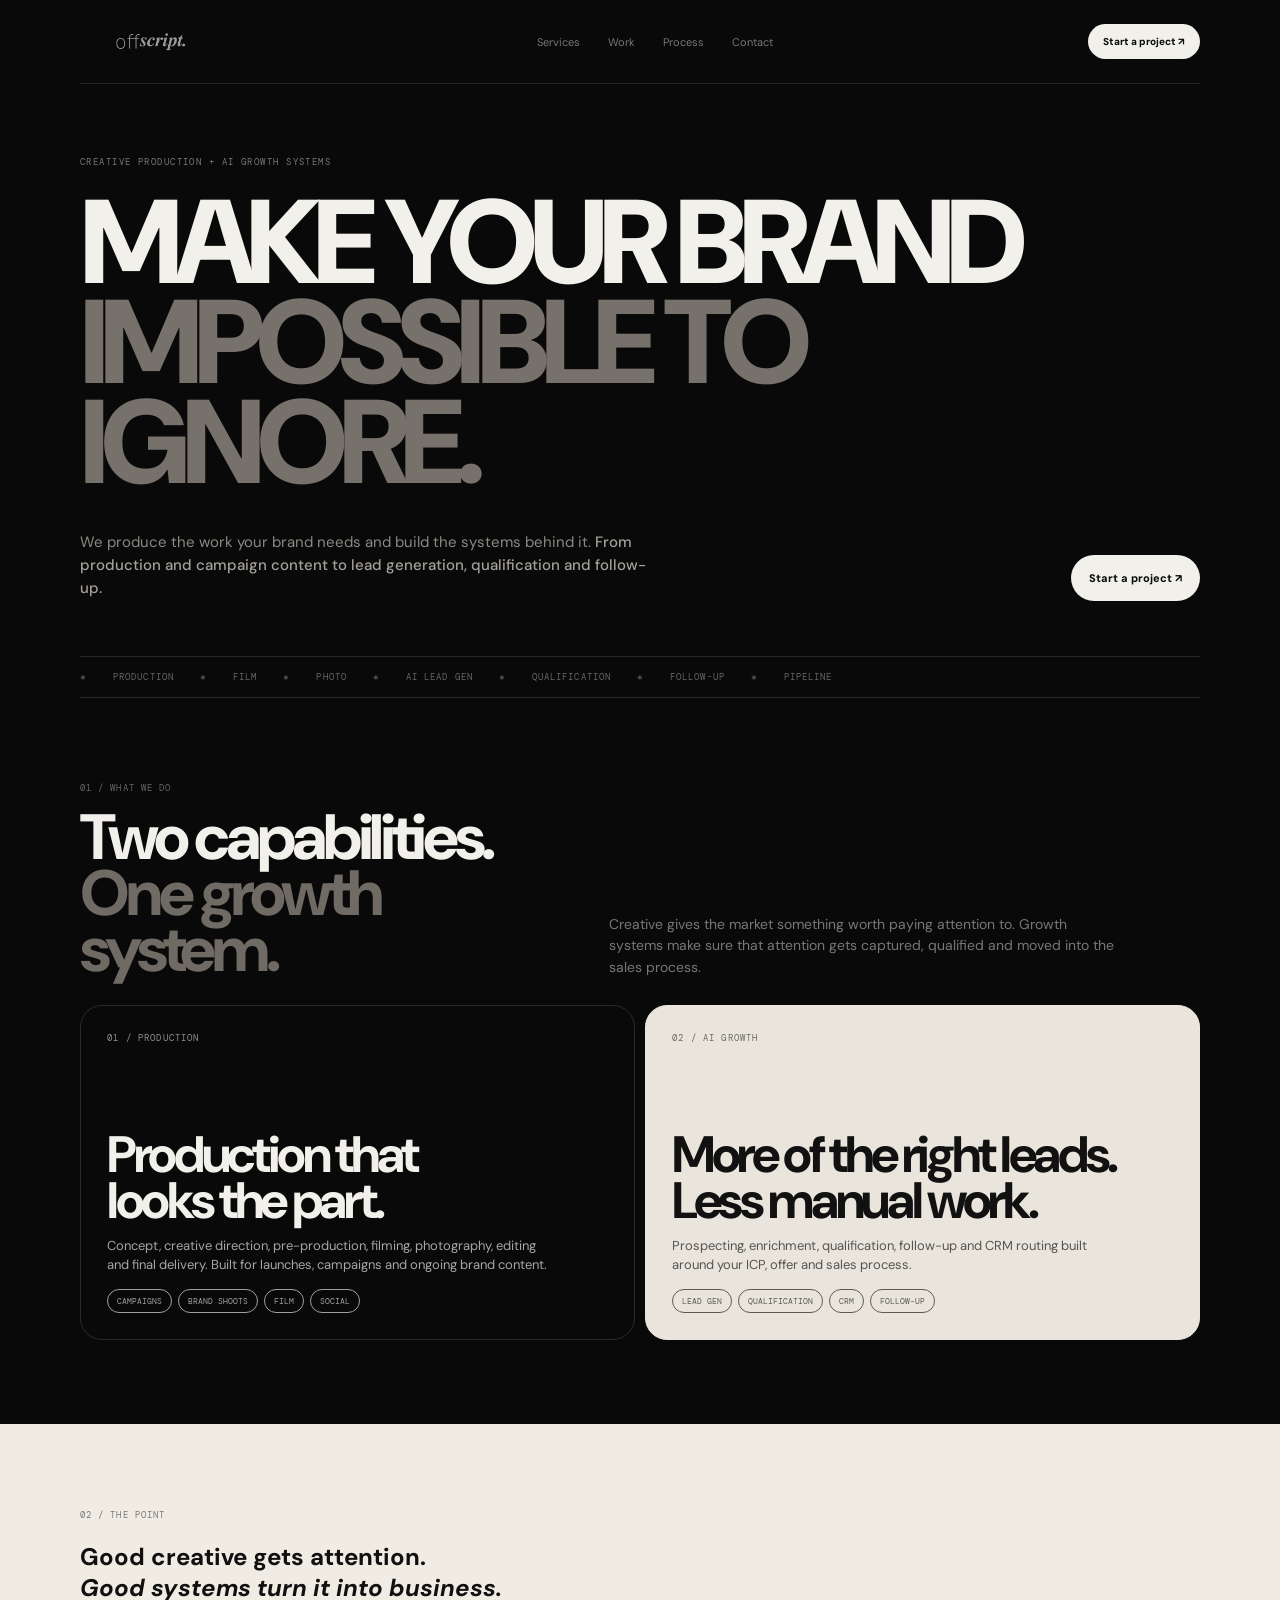
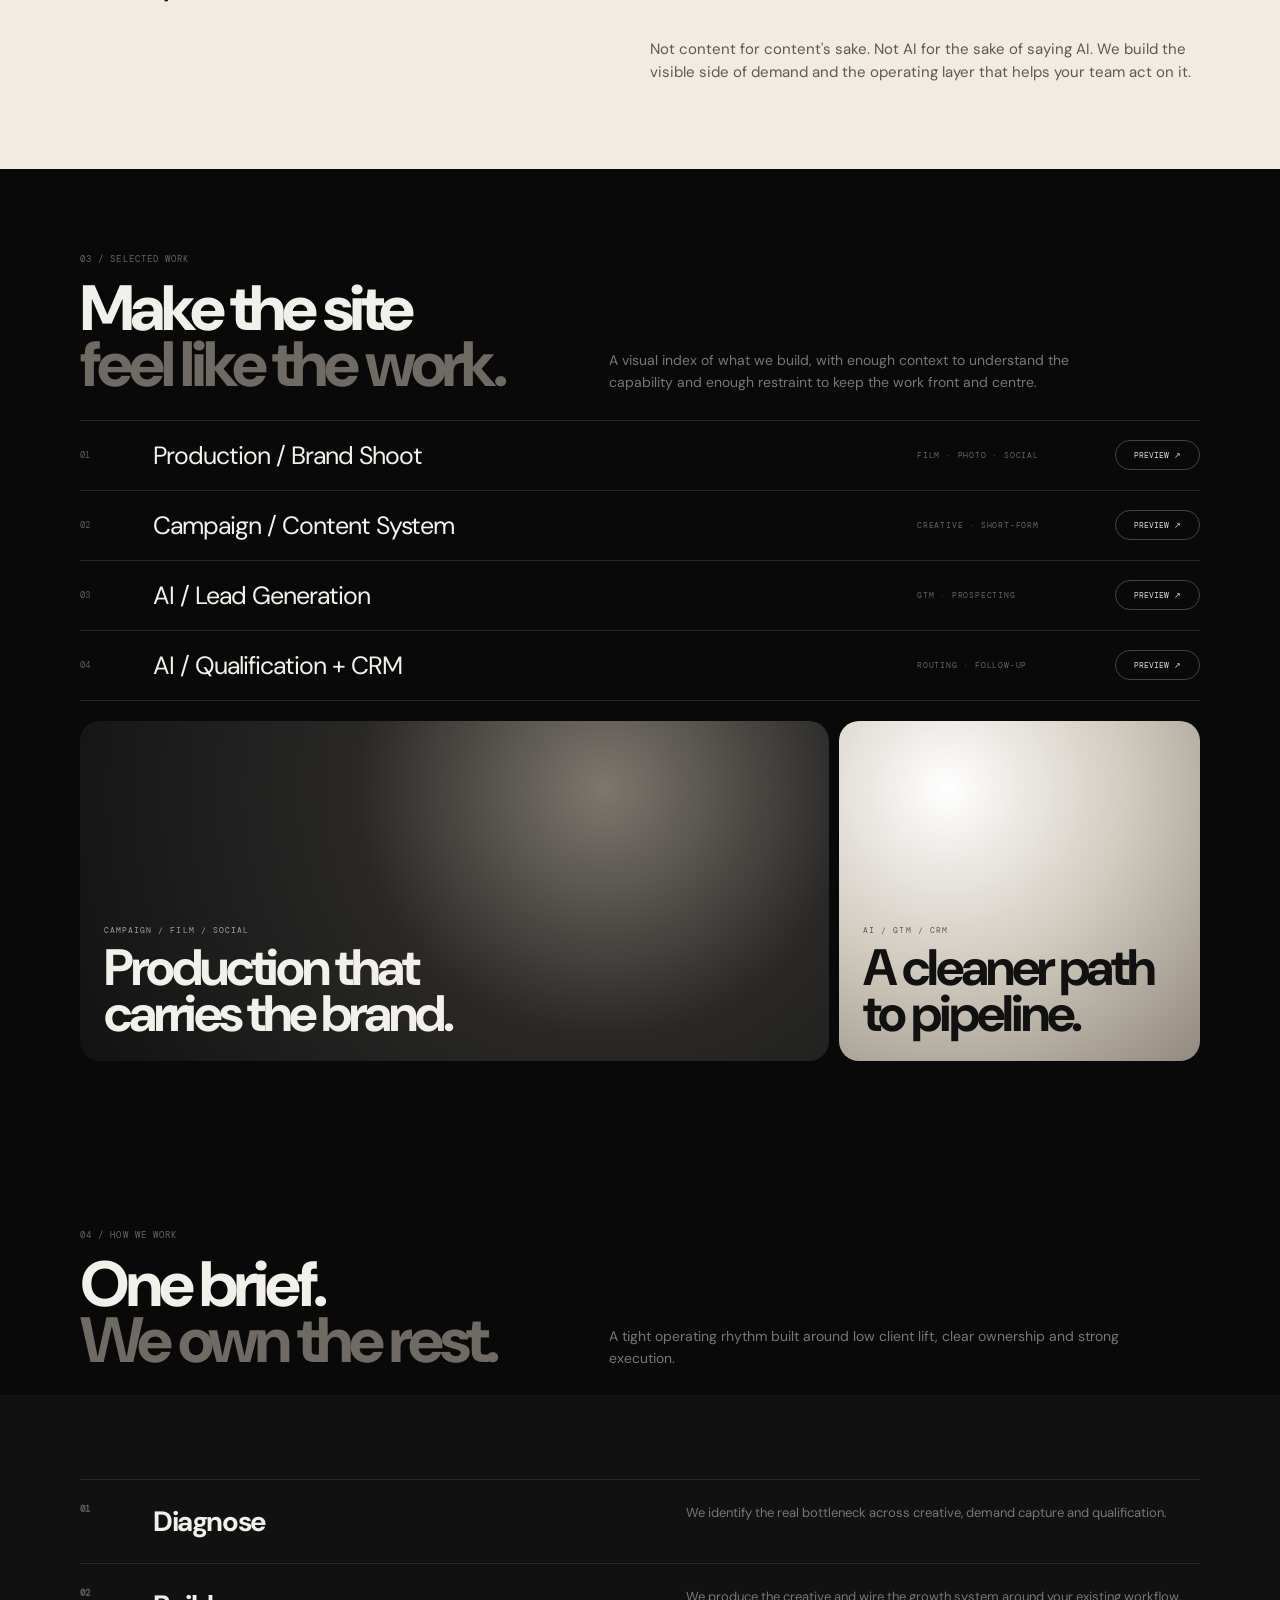
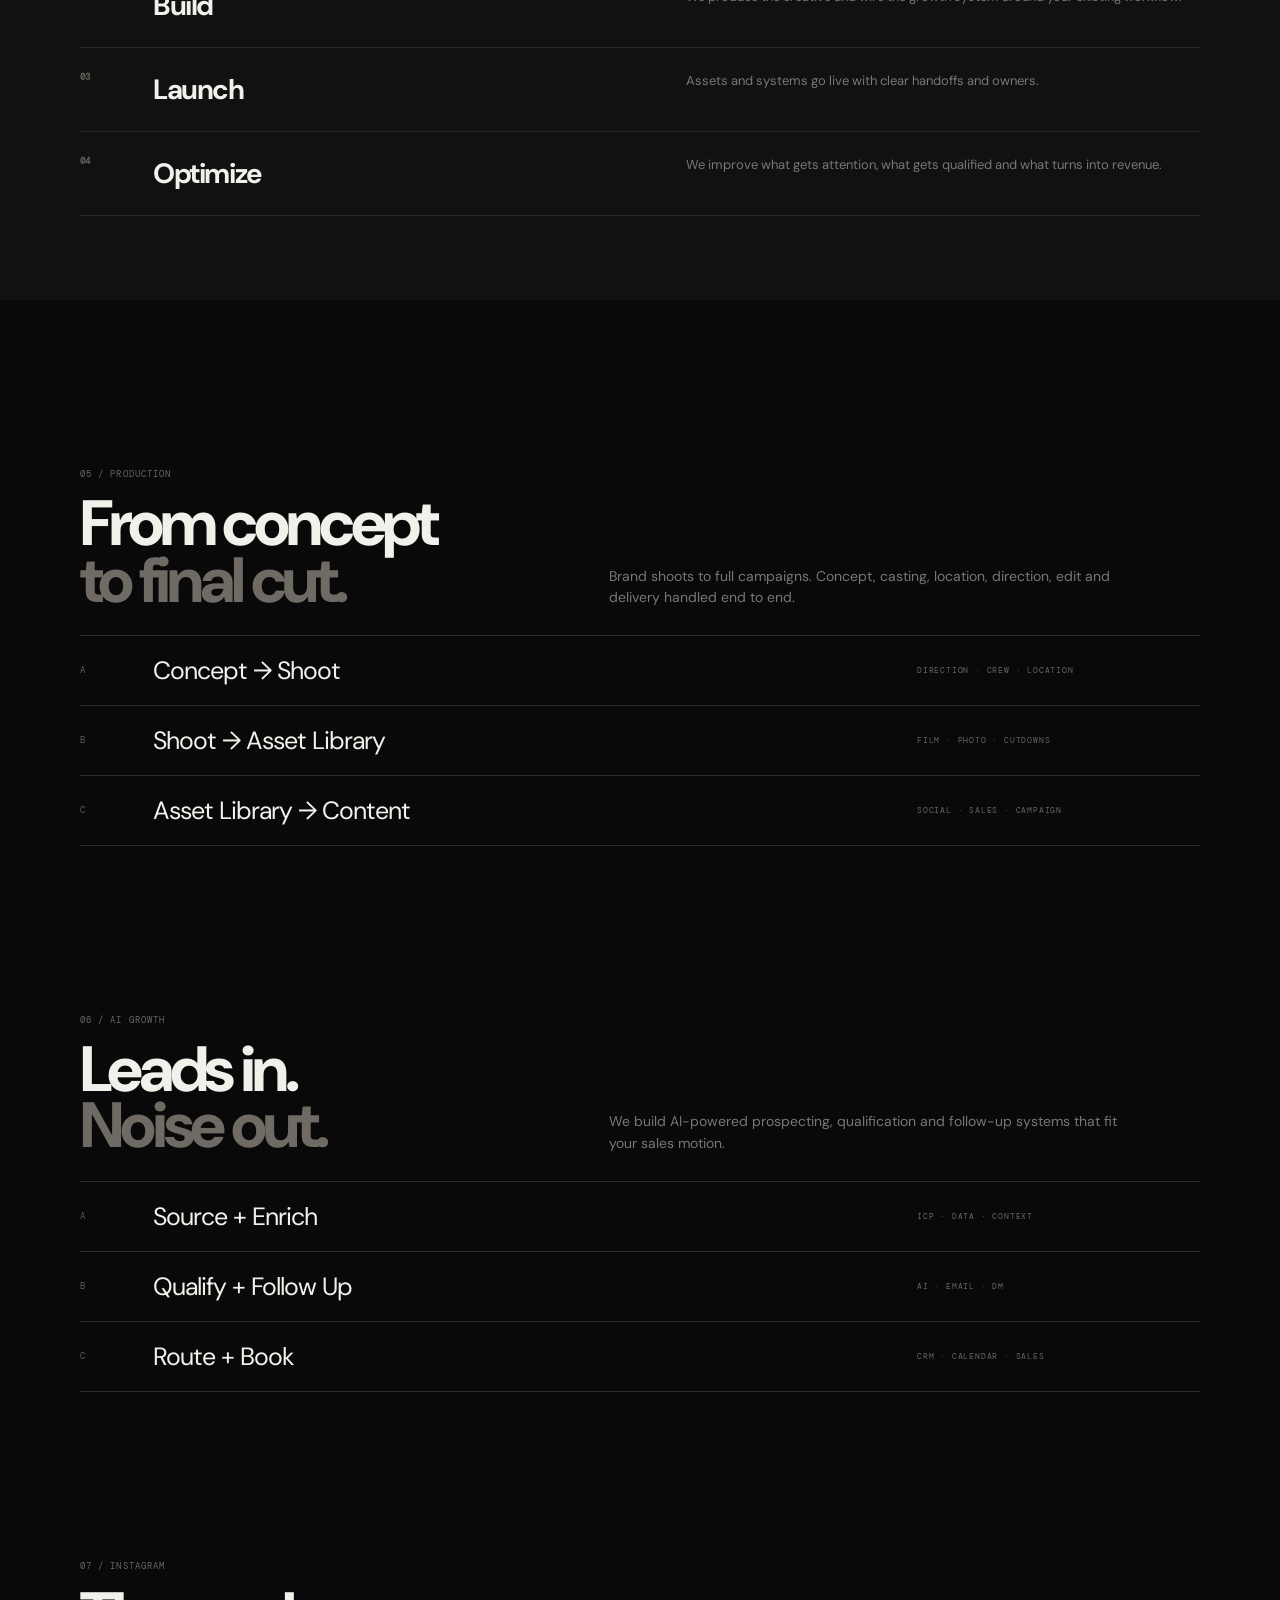
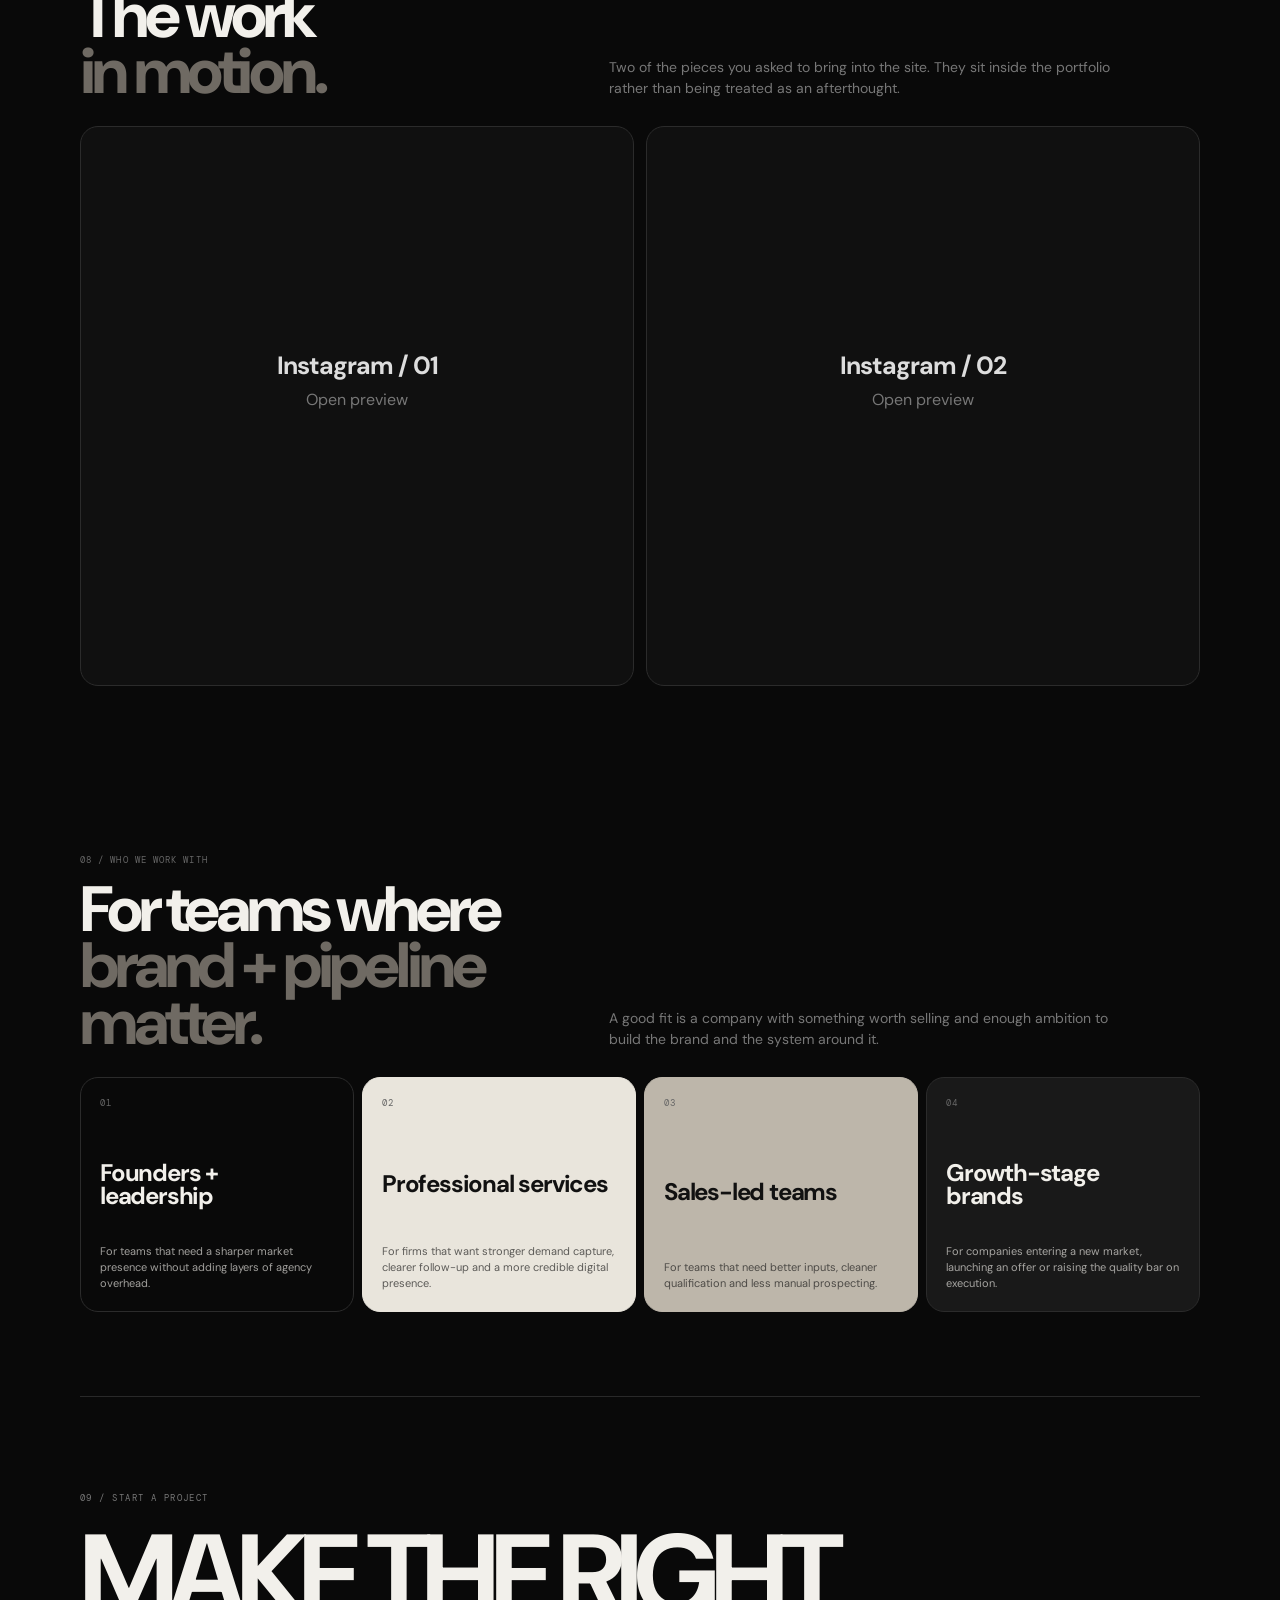
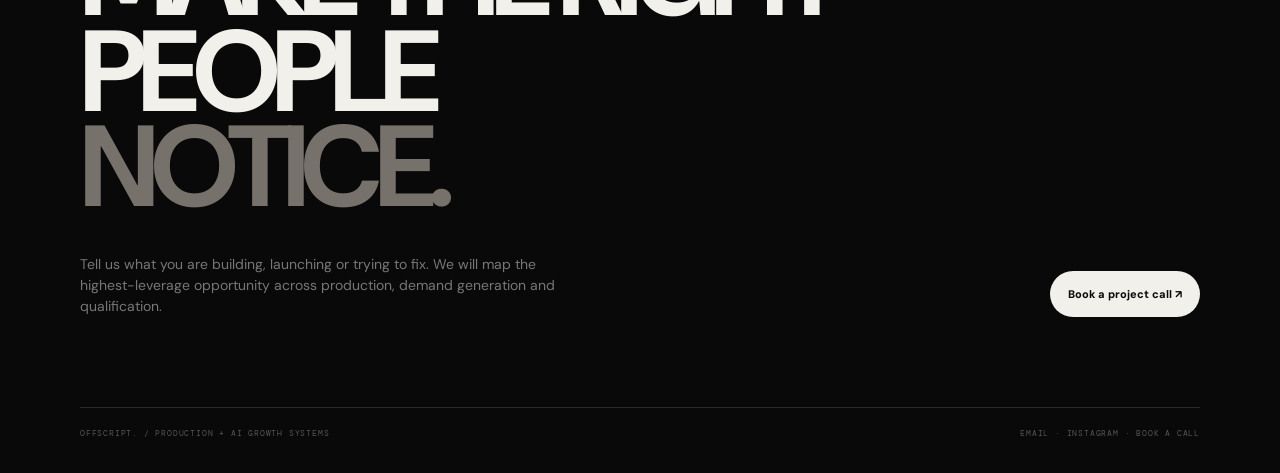
==== commit 14f536f8: "Add files via upload" ====
--- a/index.html
+++ b/index.html
@@ -7,7 +7,7 @@
 <link rel="preconnect" href="https://fonts.googleapis.com"><link rel="preconnect" href="https://fonts.gstatic.com" crossorigin>
 <link href="https://fonts.googleapis.com/css2?family=DM+Sans:wght@400;500;600;700;800;900&family=DM+Mono:wght@400;500&display=swap" rel="stylesheet">
 <style>
-*{box-sizing:border-box}html{scroll-behavior:smooth}body{margin:0;background:#090909;color:#f2f0eb;font-family:'DM Sans',sans-serif;-webkit-font-smoothing:antialiased}a{color:inherit;text-decoration:none}button{font:inherit}.wrap{width:min(1120px,calc(100% - 44px));margin:auto}.nav{height:78px;display:flex;align-items:center;justify-content:space-between;border-bottom:1px solid #262626}.brand{display:flex;align-items:center}.brand img{width:92px;height:auto;display:block;filter:invert(1);opacity:.58}.navlinks{display:flex;gap:28px;font-size:11px;color:#777}.navlinks a:hover{color:#fff}.navcta{background:#f2f0eb;color:#0b0b0b;padding:11px 15px;border-radius:999px;font-size:10px;font-weight:800}.hero{padding:92px 0 55px;border-bottom:1px solid #292929}.eyebrow{font-family:'DM Mono',monospace;font-size:9px;letter-spacing:.16em;text-transform:uppercase;color:#777;margin-bottom:25px}.hero h1{font-size:clamp(58px,9.3vw,126px);line-height:.84;letter-spacing:-.075em;margin:0;max-width:1080px;font-weight:900}.hero h1 span{color:#76716a}.hero-foot{display:grid;grid-template-columns:1fr auto;gap:30px;align-items:end;margin-top:38px}.hero-foot p{max-width:580px;color:#8c8983;font-size:15px;line-height:1.55;margin:0}.hero-foot p strong{color:#a5a19a;font-weight:500}.button{display:inline-flex;align-items:center;min-height:46px;padding:0 18px;border-radius:999px;background:#f2f0eb;color:#0b0b0b;font-size:11px;font-weight:800}.ticker{display:flex;gap:26px;padding:14px 0;border-bottom:1px solid #292929;overflow:hidden;white-space:nowrap;color:#666;font-family:'DM Mono',monospace;font-size:9px;letter-spacing:.12em;text-transform:uppercase}.ticker span:before{content:'✳';font-size:7px;margin-right:26px;color:#888}.section{padding:84px 0}.section-head{display:grid;grid-template-columns:.9fr 1.1fr;gap:45px;align-items:end;margin-bottom:26px}.section-num{font-family:'DM Mono',monospace;font-size:9px;color:#666;letter-spacing:.12em;text-transform:uppercase;margin-bottom:16px}.section h2{font-size:clamp(38px,5vw,70px);line-height:.88;letter-spacing:-.065em;margin:0;font-weight:800}.section h2 em{font-style:normal;color:#6f6a63}.section-intro{color:#777;font-size:14px;line-height:1.55;max-width:510px}.service-grid{display:grid;grid-template-columns:1fr 1fr;gap:10px}.service{min-height:335px;border:1px solid #2b2b2b;border-radius:22px;padding:26px;display:flex;flex-direction:column;justify-content:space-between}.service:nth-child(2){background:#e9e5dc;color:#111;border-color:#e9e5dc}.service .small{font-family:'DM Mono',monospace;font-size:9px;letter-spacing:.13em;text-transform:uppercase;opacity:.58}.service h3{font-size:clamp(34px,4vw,53px);line-height:.91;letter-spacing:-.065em;margin:0 0 12px}.service p{font-size:13px;line-height:1.45;opacity:.68;max-width:450px;margin:0}.tags{display:flex;flex-wrap:wrap;gap:6px;margin-top:14px}.tag{border:1px solid currentColor;border-radius:999px;padding:6px 9px;font-family:'DM Mono',monospace;font-size:8px;text-transform:uppercase;opacity:.65}.dark-break{background:#f0ece3;color:#101010;margin-left:calc((100vw - min(1120px,calc(100% - 44px)))/-2);margin-right:calc((100vw - min(1120px,calc(100% - 44px)))/-2);padding:85px max(22px,calc((100vw - 1120px)/2));}.dark-break .section-num{color:#777}.dark-break h2{max-width:930px}.dark-break p{max-width:550px;color:#5d5952;font-size:15px;line-height:1.55;margin:35px 0 0 auto}.work-list{border-top:1px solid #292929}.work-row{display:grid;grid-template-columns:55px 1fr 180px 85px;gap:18px;align-items:center;padding:18px 0;border-bottom:1px solid #292929}.work-row:hover{background:#101010}.work-index{font-family:'DM Mono',monospace;color:#5f5c56;font-size:9px}.work-name{font-size:25px;letter-spacing:-.04em}.work-meta{font-family:'DM Mono',monospace;font-size:8px;letter-spacing:.1em;text-transform:uppercase;color:#666}.preview{border:1px solid #444;background:transparent;color:#ddd;border-radius:999px;padding:9px 12px;font-family:'DM Mono',monospace;font-size:8px;text-transform:uppercase;cursor:pointer}.preview:hover{background:#f2f0eb;color:#111}.visual-grid{display:grid;grid-template-columns:1.35fr .65fr;gap:10px;margin-top:20px}.visual{min-height:340px;border-radius:20px;padding:24px;display:flex;align-items:flex-end;background:radial-gradient(circle at 70% 20%,#7d776e,#292827 42%,#121212)}.visual.light{background:radial-gradient(circle at 30% 20%,#fff,#d2cbc0 48%,#91897e);color:#111}.visual-copy{max-width:520px}.visual-kicker{font-family:'DM Mono',monospace;font-size:8px;letter-spacing:.13em;text-transform:uppercase;opacity:.62;margin-bottom:10px}.visual strong{font-size:clamp(33px,4vw,54px);line-height:.9;letter-spacing:-.06em;font-weight:700}.process{background:#111;margin-left:calc((100vw - min(1120px,calc(100% - 44px)))/-2);margin-right:calc((100vw - min(1120px,calc(100% - 44px)))/-2);padding:84px max(22px,calc((100vw - 1120px)/2));}.process-inner{width:min(1120px,100%);margin:auto}.steps{border-top:1px solid #292929}.step{display:grid;grid-template-columns:55px 1fr 1fr;gap:18px;padding:23px 0;border-bottom:1px solid #292929}.step b{font-family:'DM Mono',monospace;font-size:9px;color:#5e5b56}.step h3{margin:0;font-size:28px;letter-spacing:-.05em}.step p{margin:0;color:#777;font-size:13px;line-height:1.5}.who{display:grid;grid-template-columns:repeat(4,1fr);gap:8px}.who article{min-height:235px;border:1px solid #2b2b2b;border-radius:18px;padding:19px;display:flex;flex-direction:column;justify-content:space-between}.who article:nth-child(2){background:#e9e5dc;color:#111;border-color:#e9e5dc}.who article:nth-child(3){background:#bdb6aa;color:#111;border-color:#bdb6aa}.who article:nth-child(4){background:#191919}.who h3{font-size:24px;line-height:.95;letter-spacing:-.05em;margin:0}.who p{font-size:11px;line-height:1.45;opacity:.65;margin:0}.ig-grid{display:grid;grid-template-columns:repeat(2,minmax(0,1fr));gap:12px;margin-top:22px;align-items:start}.ig-card{background:#101010;border:1px solid #2b2b2b;border-radius:18px;height:560px;display:flex;align-items:flex-start;justify-content:center;overflow:hidden;padding:12px}.ig-card blockquote{margin:0!important;width:100%!important;min-width:0!important;max-width:540px!important}.ig-card .instagram-media{margin:0 auto!important}.ig-fallback{text-align:center;color:#777;padding-top:210px}.ig-fallback b{display:block;color:#ddd;font-size:25px;letter-spacing:-.04em;margin-bottom:7px}.cta{padding:95px 0 90px;border-top:1px solid #292929}.cta h2{font-size:clamp(60px,9vw,125px);line-height:.83;letter-spacing:-.075em;margin:0;max-width:950px}.cta h2 span{color:#76716a}.cta-bottom{display:flex;justify-content:space-between;gap:25px;align-items:end;margin-top:38px}.cta-bottom p{color:#777;max-width:500px;font-size:14px;line-height:1.5;margin:0}.footer{border-top:1px solid #292929;padding:20px 0 35px;display:flex;justify-content:space-between;gap:15px;color:#555;font-family:'DM Mono',monospace;font-size:8px;text-transform:uppercase;letter-spacing:.1em}.footer a:hover{color:#aaa}.modal{position:fixed;inset:0;background:rgba(0,0,0,.86);display:none;align-items:center;justify-content:center;padding:20px;z-index:100}.modal.open{display:flex}.modal-box{width:min(900px,100%);background:#111;border:1px solid #333;border-radius:20px;padding:20px}.modal-top{display:flex;justify-content:space-between;align-items:center;margin-bottom:15px;color:#777;font-family:'DM Mono',monospace;font-size:9px;text-transform:uppercase}.close{border:1px solid #444;background:none;color:#ddd;border-radius:999px;width:38px;height:38px;cursor:pointer}.modal-art{height:min(58vh,520px);border-radius:14px;background:radial-gradient(circle at 70% 20%,#777,#252525 45%,#111);display:flex;align-items:flex-end;padding:25px}.modal-art.light{background:radial-gradient(circle at 30% 20%,#fff,#c9c1b4 50%,#827b72);color:#111}.modal-art h3{font-size:clamp(45px,7vw,85px);line-height:.84;letter-spacing:-.07em;margin:0;max-width:700px}.modal-copy{color:#777;font-size:13px;line-height:1.5;margin:15px 0 0}
+*{box-sizing:border-box}html{scroll-behavior:smooth}body{margin:0;background:#090909;color:#f2f0eb;font-family:'DM Sans',sans-serif;-webkit-font-smoothing:antialiased}a{color:inherit;text-decoration:none}button{font:inherit}.wrap{width:min(1120px,calc(100% - 44px));margin:auto}.nav{height:84px;display:flex;align-items:center;justify-content:space-between;border-bottom:1px solid #262626}.brand{display:flex;align-items:center}.brand img{width:142px;height:auto;display:block;filter:invert(1);opacity:.64}.navlinks{display:flex;gap:28px;font-size:11px;color:#777}.navlinks a:hover{color:#fff}.navcta{background:#f2f0eb;color:#0b0b0b;padding:11px 15px;border-radius:999px;font-size:10px;font-weight:800}.hero{padding:72px 0 55px;border-bottom:1px solid #292929}.eyebrow{font-family:'DM Mono',monospace;font-size:9px;letter-spacing:.16em;text-transform:uppercase;color:#777;margin-bottom:25px}.hero h1{font-size:clamp(58px,9.3vw,126px);line-height:.84;letter-spacing:-.075em;margin:0;max-width:1080px;font-weight:900}.hero h1 span{color:#76716a}.hero-foot{display:grid;grid-template-columns:1fr auto;gap:30px;align-items:end;margin-top:38px}.hero-foot p{max-width:580px;color:#8c8983;font-size:15px;line-height:1.55;margin:0}.hero-foot p strong{color:#a5a19a;font-weight:500}.button{display:inline-flex;align-items:center;min-height:46px;padding:0 18px;border-radius:999px;background:#f2f0eb;color:#0b0b0b;font-size:11px;font-weight:800}.ticker{display:flex;gap:26px;padding:14px 0;border-bottom:1px solid #292929;overflow:hidden;white-space:nowrap;color:#666;font-family:'DM Mono',monospace;font-size:9px;letter-spacing:.12em;text-transform:uppercase}.ticker span:before{content:'✳';font-size:7px;margin-right:26px;color:#888}.section{padding:84px 0}.section-head{display:grid;grid-template-columns:.9fr 1.1fr;gap:45px;align-items:end;margin-bottom:26px}.section-num{font-family:'DM Mono',monospace;font-size:9px;color:#666;letter-spacing:.12em;text-transform:uppercase;margin-bottom:16px}.section h2{font-size:clamp(38px,5vw,70px);line-height:.88;letter-spacing:-.065em;margin:0;font-weight:800}.section h2 em{font-style:normal;color:#6f6a63}.section-intro{color:#777;font-size:14px;line-height:1.55;max-width:510px}.service-grid{display:grid;grid-template-columns:1fr 1fr;gap:10px}.service{min-height:335px;border:1px solid #2b2b2b;border-radius:22px;padding:26px;display:flex;flex-direction:column;justify-content:space-between}.service:nth-child(2){background:#e9e5dc;color:#111;border-color:#e9e5dc}.service .small{font-family:'DM Mono',monospace;font-size:9px;letter-spacing:.13em;text-transform:uppercase;opacity:.58}.service h3{font-size:clamp(34px,4vw,53px);line-height:.91;letter-spacing:-.065em;margin:0 0 12px}.service p{font-size:13px;line-height:1.45;opacity:.68;max-width:450px;margin:0}.tags{display:flex;flex-wrap:wrap;gap:6px;margin-top:14px}.tag{border:1px solid currentColor;border-radius:999px;padding:6px 9px;font-family:'DM Mono',monospace;font-size:8px;text-transform:uppercase;opacity:.65}.dark-break{background:#f0ece3;color:#101010;margin-left:calc((100vw - min(1120px,calc(100% - 44px)))/-2);margin-right:calc((100vw - min(1120px,calc(100% - 44px)))/-2);padding:85px max(22px,calc((100vw - 1120px)/2));}.dark-break .section-num{color:#777}.dark-break h2{max-width:930px}.dark-break p{max-width:550px;color:#5d5952;font-size:15px;line-height:1.55;margin:35px 0 0 auto}.work-list{border-top:1px solid #292929}.work-row{display:grid;grid-template-columns:55px 1fr 180px 85px;gap:18px;align-items:center;padding:18px 0;border-bottom:1px solid #292929}.work-row:hover{background:#101010}.work-index{font-family:'DM Mono',monospace;color:#5f5c56;font-size:9px}.work-name{font-size:25px;letter-spacing:-.04em}.work-meta{font-family:'DM Mono',monospace;font-size:8px;letter-spacing:.1em;text-transform:uppercase;color:#666}.preview{border:1px solid #444;background:transparent;color:#ddd;border-radius:999px;padding:9px 12px;font-family:'DM Mono',monospace;font-size:8px;text-transform:uppercase;cursor:pointer}.preview:hover{background:#f2f0eb;color:#111}.visual-grid{display:grid;grid-template-columns:1.35fr .65fr;gap:10px;margin-top:20px}.visual{min-height:340px;border-radius:20px;padding:24px;display:flex;align-items:flex-end;background:radial-gradient(circle at 70% 20%,#7d776e,#292827 42%,#121212)}.visual.light{background:radial-gradient(circle at 30% 20%,#fff,#d2cbc0 48%,#91897e);color:#111}.visual-copy{max-width:520px}.visual-kicker{font-family:'DM Mono',monospace;font-size:8px;letter-spacing:.13em;text-transform:uppercase;opacity:.62;margin-bottom:10px}.visual strong{font-size:clamp(33px,4vw,54px);line-height:.9;letter-spacing:-.06em;font-weight:700}.process{background:#111;margin-left:calc((100vw - min(1120px,calc(100% - 44px)))/-2);margin-right:calc((100vw - min(1120px,calc(100% - 44px)))/-2);padding:84px max(22px,calc((100vw - 1120px)/2));}.process-inner{width:min(1120px,100%);margin:auto}.steps{border-top:1px solid #292929}.step{display:grid;grid-template-columns:55px 1fr 1fr;gap:18px;padding:23px 0;border-bottom:1px solid #292929}.step b{font-family:'DM Mono',monospace;font-size:9px;color:#5e5b56}.step h3{margin:0;font-size:28px;letter-spacing:-.05em}.step p{margin:0;color:#777;font-size:13px;line-height:1.5}.who{display:grid;grid-template-columns:repeat(4,1fr);gap:8px}.who article{min-height:235px;border:1px solid #2b2b2b;border-radius:18px;padding:19px;display:flex;flex-direction:column;justify-content:space-between}.who article:nth-child(2){background:#e9e5dc;color:#111;border-color:#e9e5dc}.who article:nth-child(3){background:#bdb6aa;color:#111;border-color:#bdb6aa}.who article:nth-child(4){background:#191919}.who h3{font-size:24px;line-height:.95;letter-spacing:-.05em;margin:0}.who p{font-size:11px;line-height:1.45;opacity:.65;margin:0}.ig-grid{display:grid;grid-template-columns:repeat(2,minmax(0,1fr));gap:12px;margin-top:22px;align-items:start}.ig-card{background:#101010;border:1px solid #2b2b2b;border-radius:18px;height:560px;display:flex;align-items:flex-start;justify-content:center;overflow:hidden;padding:12px}.ig-card blockquote{margin:0!important;width:100%!important;min-width:0!important;max-width:540px!important}.ig-card .instagram-media{margin:0 auto!important}.ig-fallback{text-align:center;color:#777;padding-top:210px}.ig-fallback b{display:block;color:#ddd;font-size:25px;letter-spacing:-.04em;margin-bottom:7px}.cta{padding:95px 0 90px;border-top:1px solid #292929}.cta h2{font-size:clamp(60px,9vw,125px);line-height:.83;letter-spacing:-.075em;margin:0;max-width:950px}.cta h2 span{color:#76716a}.cta-bottom{display:flex;justify-content:space-between;gap:25px;align-items:end;margin-top:38px}.cta-bottom p{color:#777;max-width:500px;font-size:14px;line-height:1.5;margin:0}.footer{border-top:1px solid #292929;padding:20px 0 35px;display:flex;justify-content:space-between;gap:15px;color:#555;font-family:'DM Mono',monospace;font-size:8px;text-transform:uppercase;letter-spacing:.1em}.footer a:hover{color:#aaa}.modal{position:fixed;inset:0;background:rgba(0,0,0,.86);display:none;align-items:center;justify-content:center;padding:20px;z-index:100}.modal.open{display:flex}.modal-box{width:min(900px,100%);background:#111;border:1px solid #333;border-radius:20px;padding:20px}.modal-top{display:flex;justify-content:space-between;align-items:center;margin-bottom:15px;color:#777;font-family:'DM Mono',monospace;font-size:9px;text-transform:uppercase}.close{border:1px solid #444;background:none;color:#ddd;border-radius:999px;width:38px;height:38px;cursor:pointer}.modal-art{height:min(58vh,520px);border-radius:14px;background:radial-gradient(circle at 70% 20%,#777,#252525 45%,#111);display:flex;align-items:flex-end;padding:25px}.modal-art.light{background:radial-gradient(circle at 30% 20%,#fff,#c9c1b4 50%,#827b72);color:#111}.modal-art h3{font-size:clamp(45px,7vw,85px);line-height:.84;letter-spacing:-.07em;margin:0;max-width:700px}.modal-copy{color:#777;font-size:13px;line-height:1.5;margin:15px 0 0}
 @media(max-width:760px){.navlinks{display:none}.hero{padding-top:65px}.hero-foot,.section-head{grid-template-columns:1fr}.hero-foot .button{justify-self:start}.service-grid,.visual-grid,.who,.ig-grid{grid-template-columns:1fr}.service{min-height:280px}.work-row{grid-template-columns:30px 1fr auto}.work-meta{display:none}.step{grid-template-columns:35px 1fr}.step p{grid-column:2}.cta-bottom,.footer{display:block}.footer div{margin-top:9px}.dark-break,.process{margin-left:-22px;margin-right:-22px;padding-left:22px;padding-right:22px}.dark-break p{margin-left:0}}
 </style>
 </head>
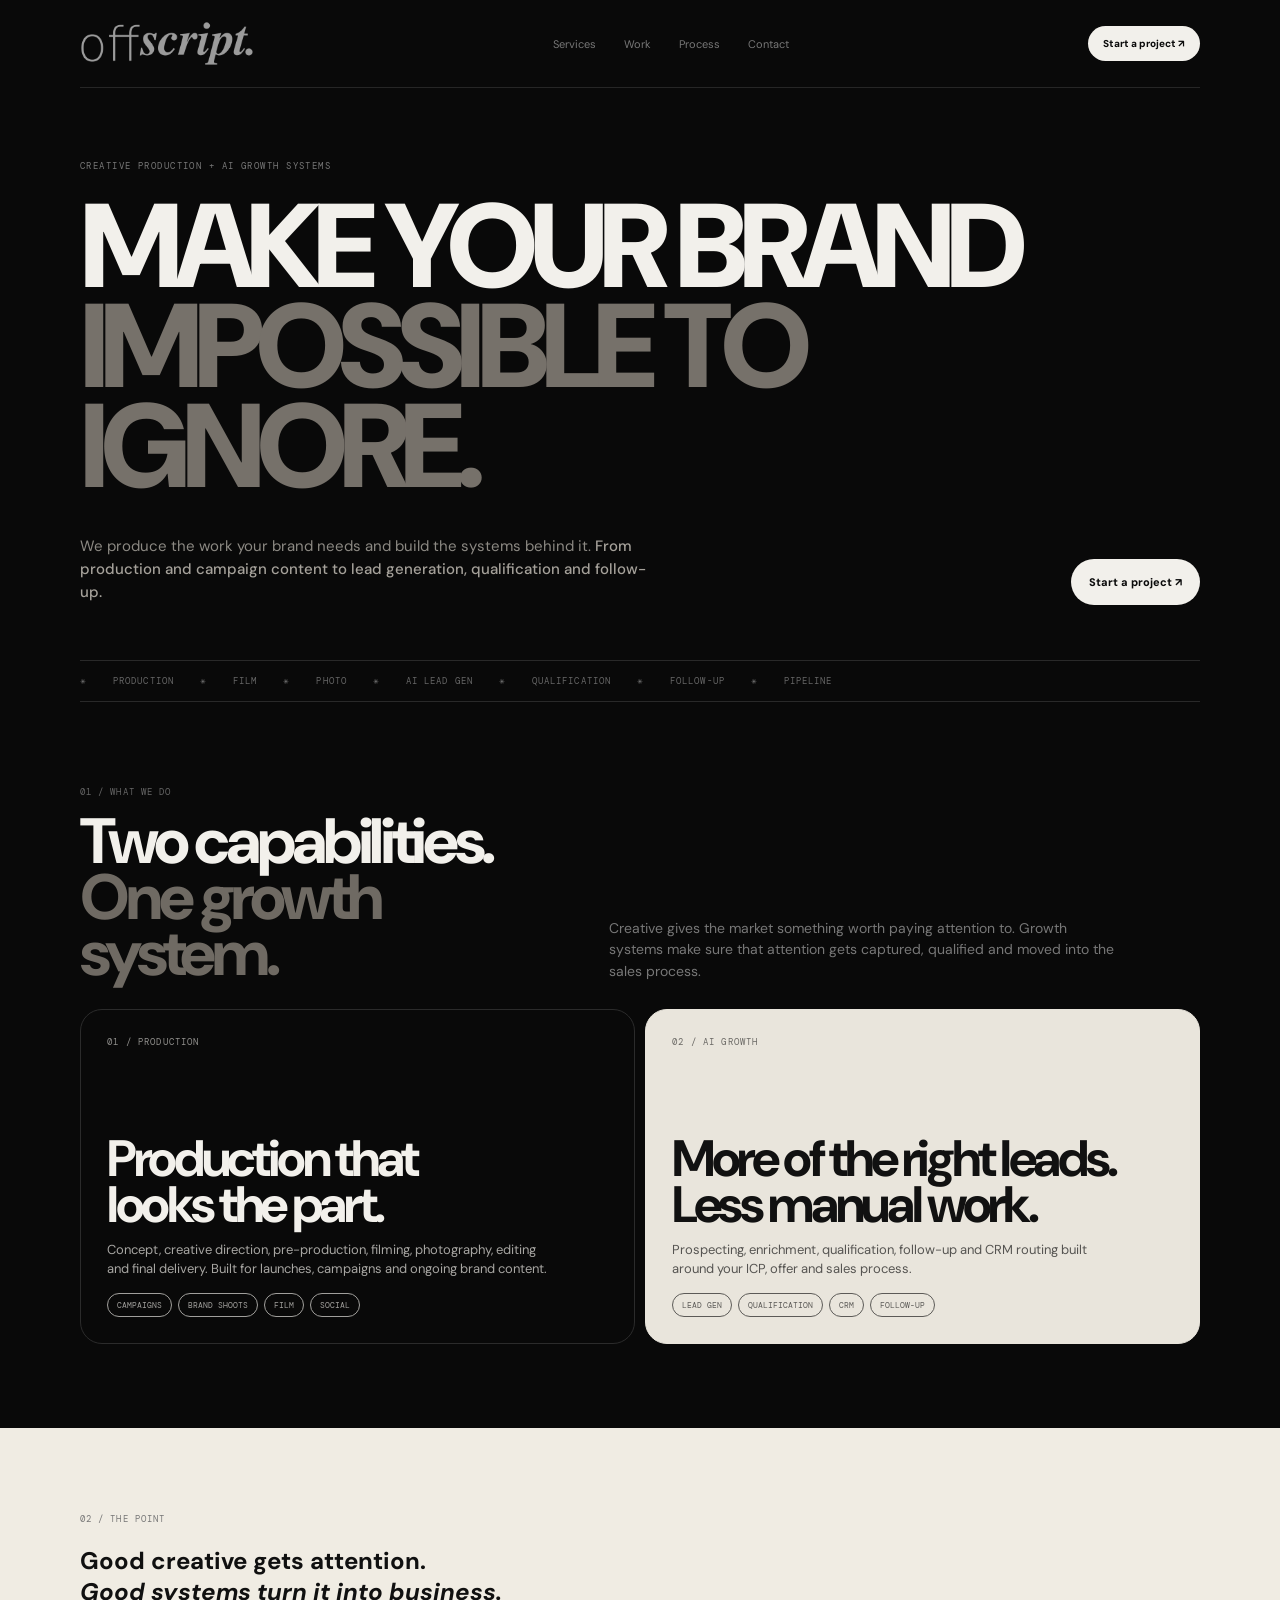
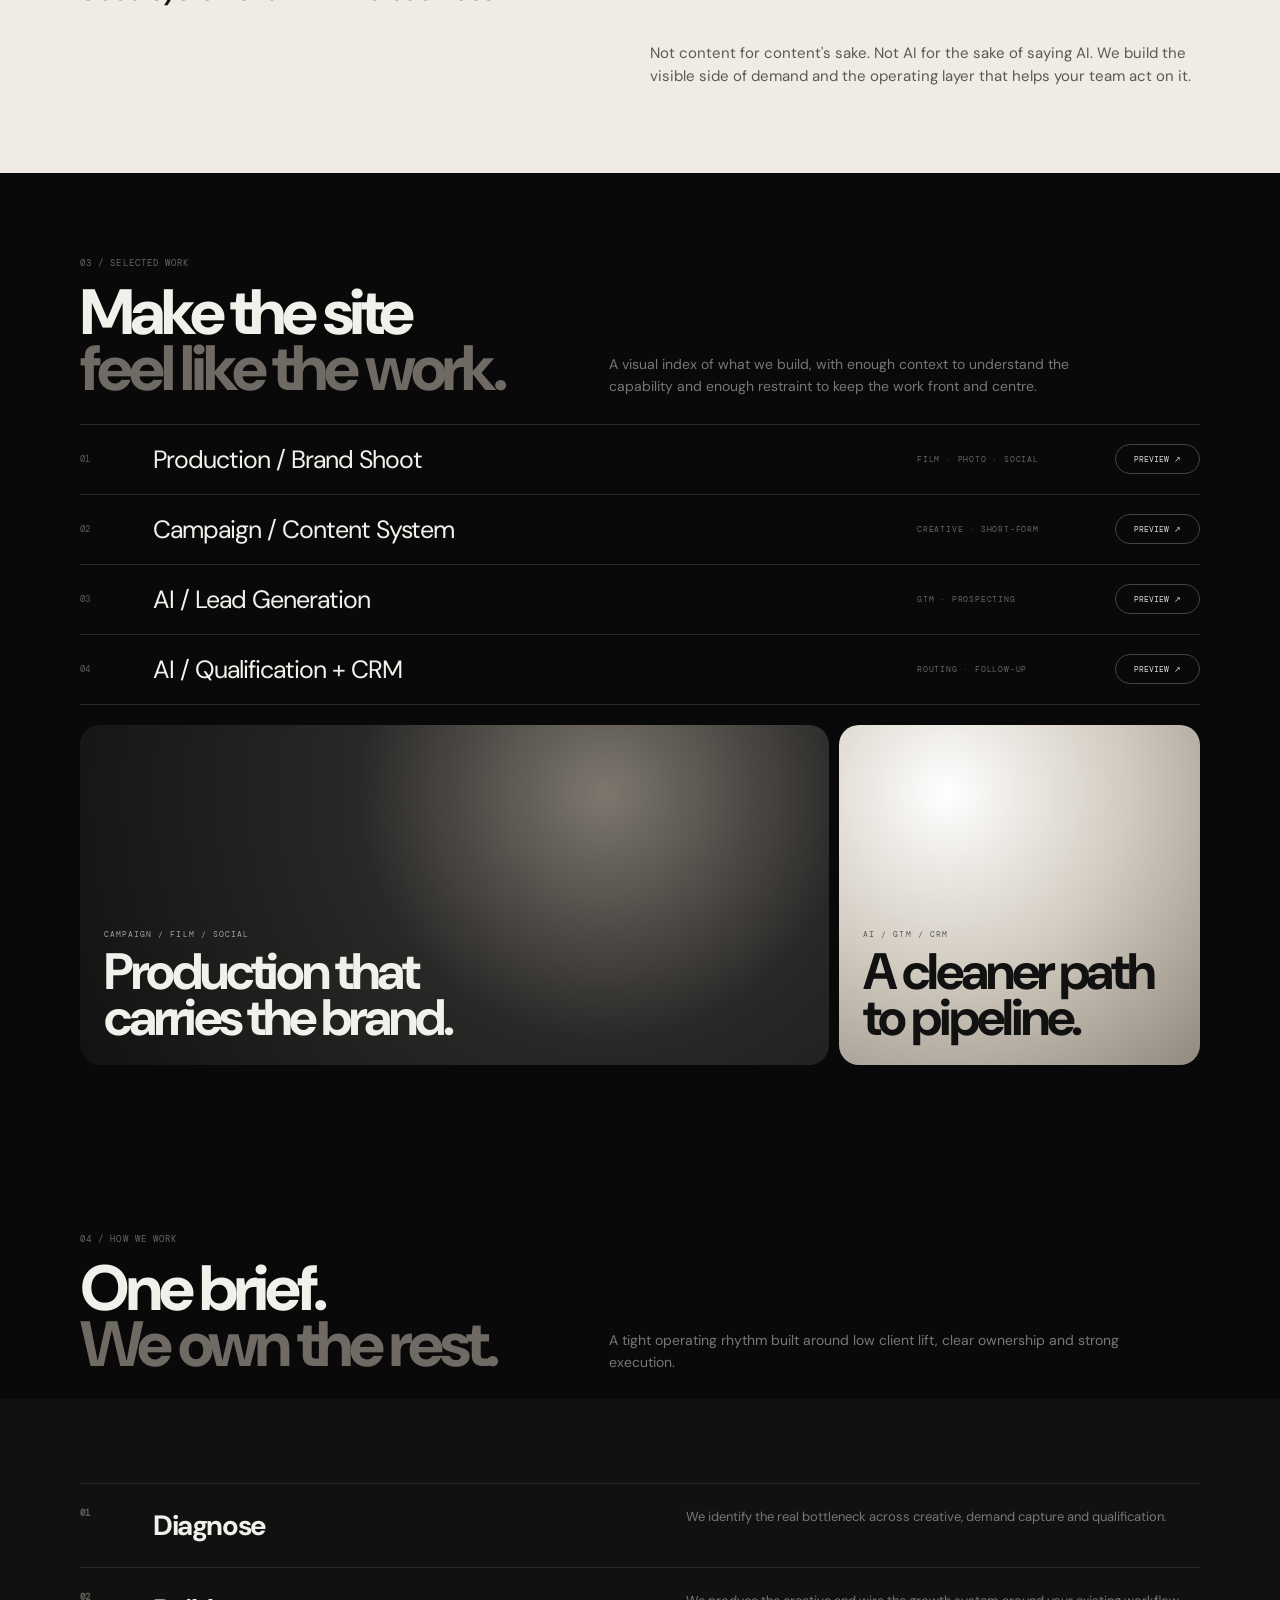
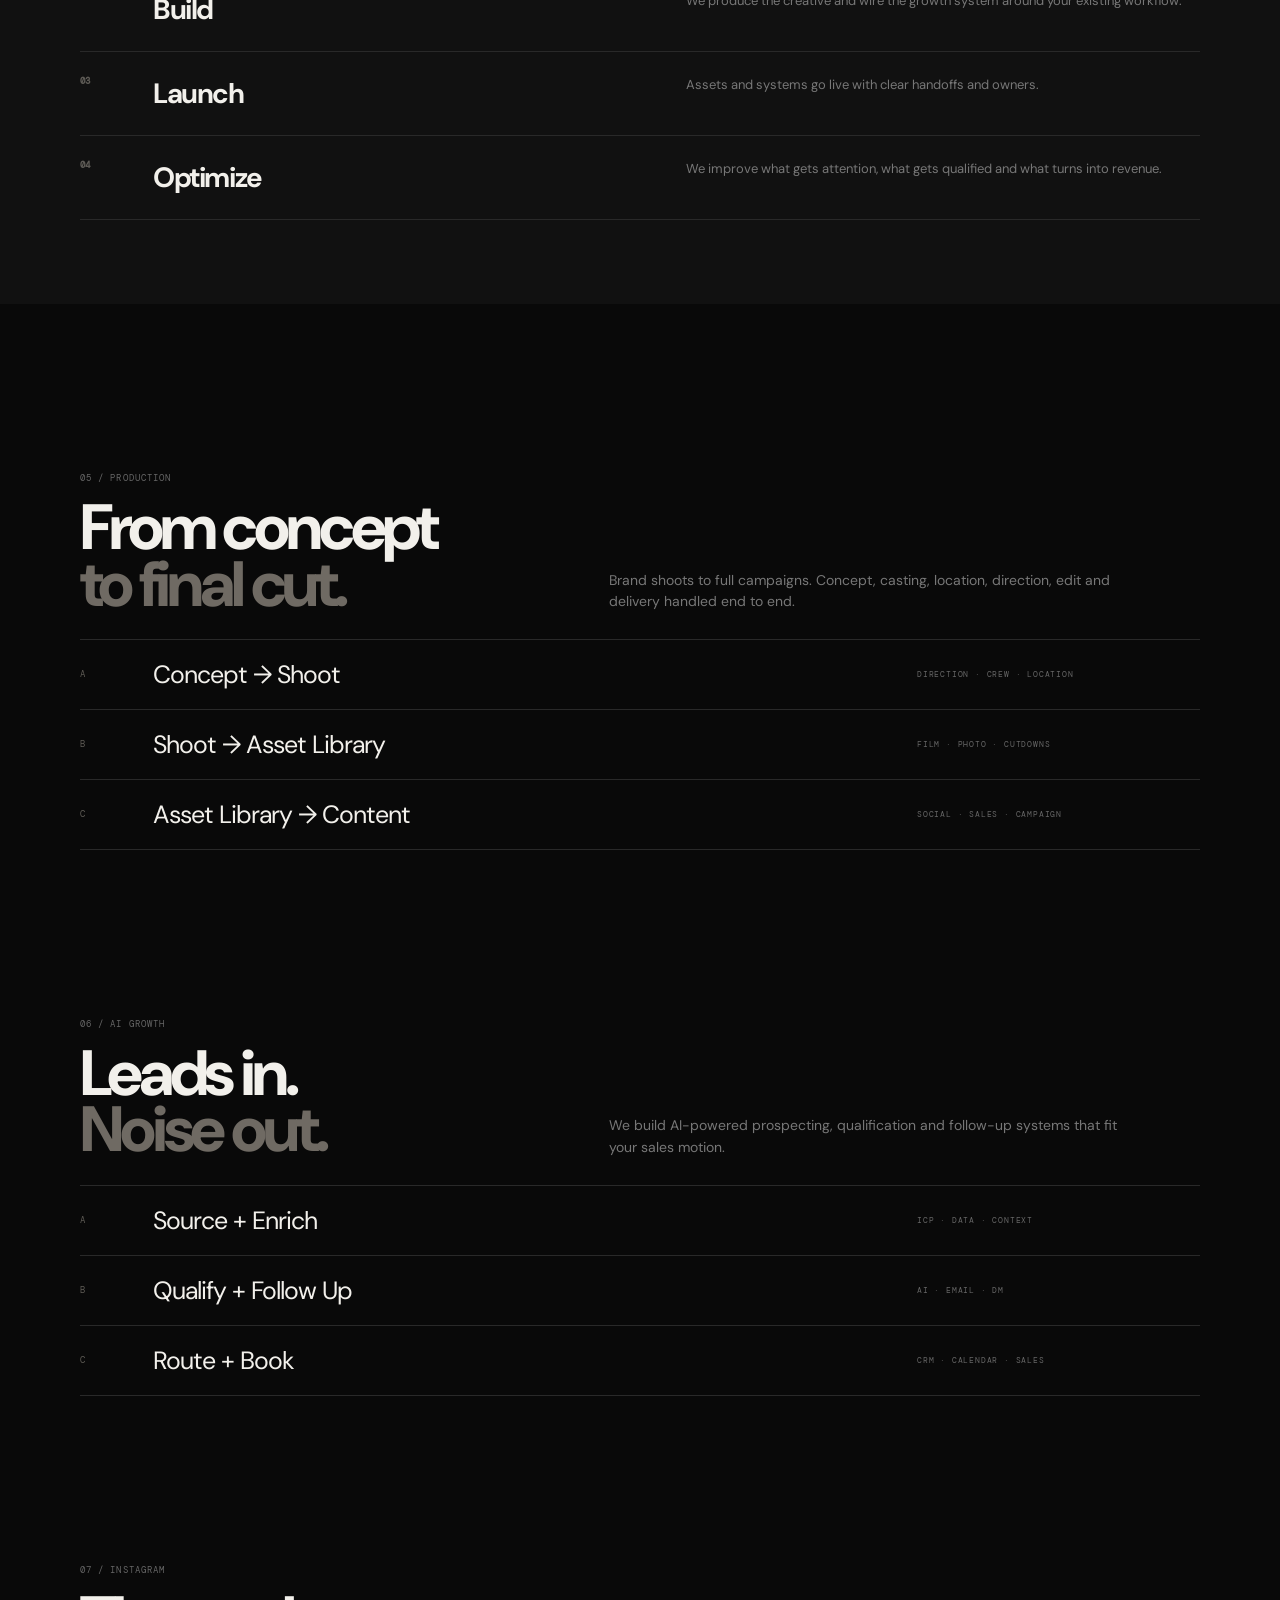
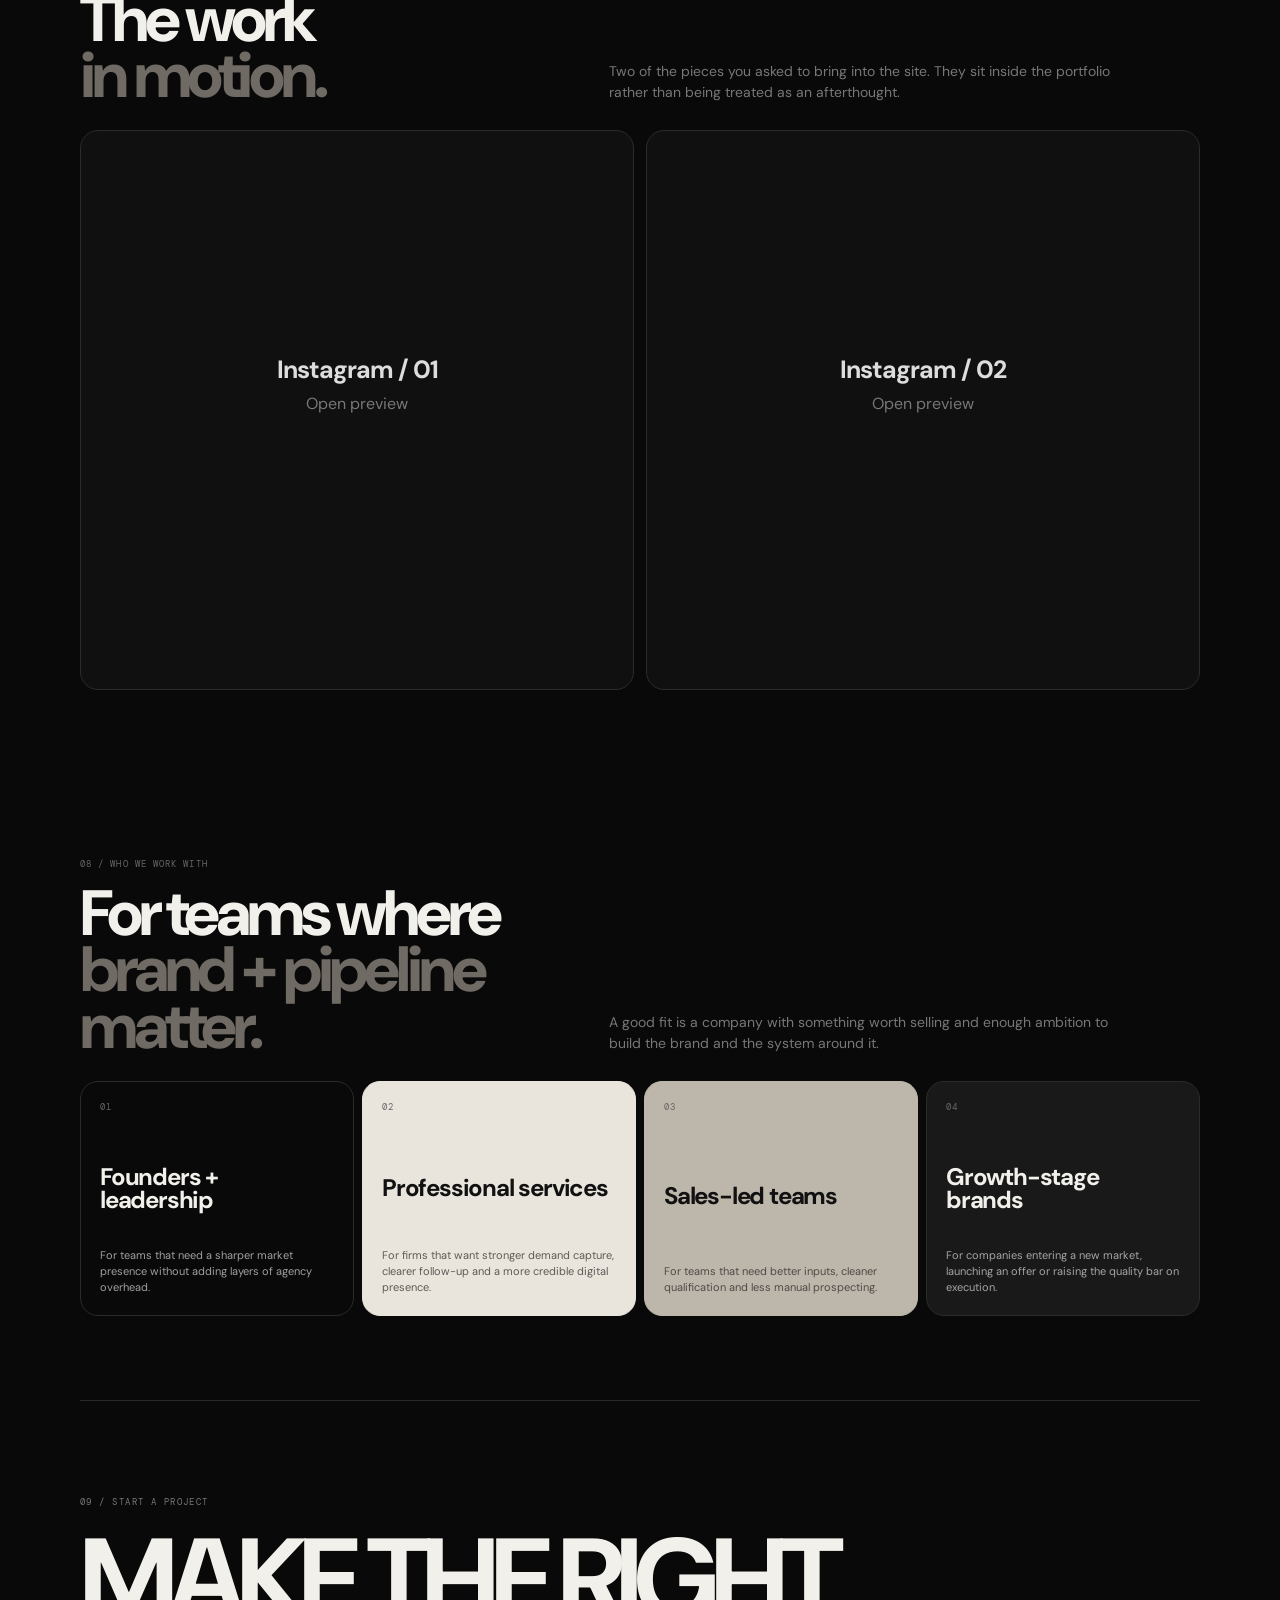
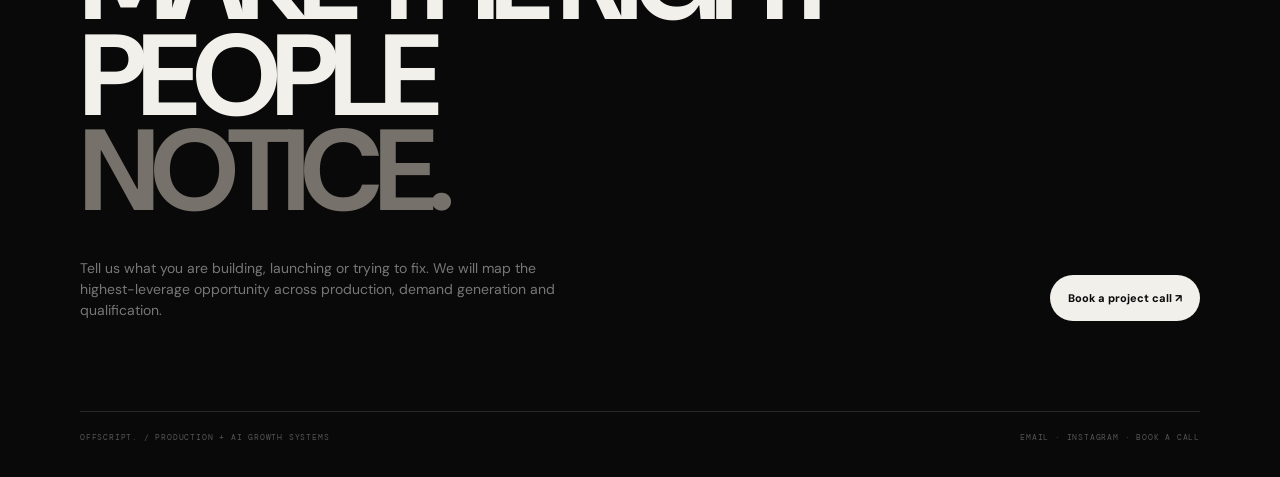
==== commit 3d3cb916: "Add files via upload" ====
--- a/index.html
+++ b/index.html
@@ -7,7 +7,7 @@
 <link rel="preconnect" href="https://fonts.googleapis.com"><link rel="preconnect" href="https://fonts.gstatic.com" crossorigin>
 <link href="https://fonts.googleapis.com/css2?family=DM+Sans:wght@400;500;600;700;800;900&family=DM+Mono:wght@400;500&display=swap" rel="stylesheet">
 <style>
-*{box-sizing:border-box}html{scroll-behavior:smooth}body{margin:0;background:#090909;color:#f2f0eb;font-family:'DM Sans',sans-serif;-webkit-font-smoothing:antialiased}a{color:inherit;text-decoration:none}button{font:inherit}.wrap{width:min(1120px,calc(100% - 44px));margin:auto}.nav{height:84px;display:flex;align-items:center;justify-content:space-between;border-bottom:1px solid #262626}.brand{display:flex;align-items:center}.brand img{width:142px;height:auto;display:block;filter:invert(1);opacity:.64}.navlinks{display:flex;gap:28px;font-size:11px;color:#777}.navlinks a:hover{color:#fff}.navcta{background:#f2f0eb;color:#0b0b0b;padding:11px 15px;border-radius:999px;font-size:10px;font-weight:800}.hero{padding:72px 0 55px;border-bottom:1px solid #292929}.eyebrow{font-family:'DM Mono',monospace;font-size:9px;letter-spacing:.16em;text-transform:uppercase;color:#777;margin-bottom:25px}.hero h1{font-size:clamp(58px,9.3vw,126px);line-height:.84;letter-spacing:-.075em;margin:0;max-width:1080px;font-weight:900}.hero h1 span{color:#76716a}.hero-foot{display:grid;grid-template-columns:1fr auto;gap:30px;align-items:end;margin-top:38px}.hero-foot p{max-width:580px;color:#8c8983;font-size:15px;line-height:1.55;margin:0}.hero-foot p strong{color:#a5a19a;font-weight:500}.button{display:inline-flex;align-items:center;min-height:46px;padding:0 18px;border-radius:999px;background:#f2f0eb;color:#0b0b0b;font-size:11px;font-weight:800}.ticker{display:flex;gap:26px;padding:14px 0;border-bottom:1px solid #292929;overflow:hidden;white-space:nowrap;color:#666;font-family:'DM Mono',monospace;font-size:9px;letter-spacing:.12em;text-transform:uppercase}.ticker span:before{content:'✳';font-size:7px;margin-right:26px;color:#888}.section{padding:84px 0}.section-head{display:grid;grid-template-columns:.9fr 1.1fr;gap:45px;align-items:end;margin-bottom:26px}.section-num{font-family:'DM Mono',monospace;font-size:9px;color:#666;letter-spacing:.12em;text-transform:uppercase;margin-bottom:16px}.section h2{font-size:clamp(38px,5vw,70px);line-height:.88;letter-spacing:-.065em;margin:0;font-weight:800}.section h2 em{font-style:normal;color:#6f6a63}.section-intro{color:#777;font-size:14px;line-height:1.55;max-width:510px}.service-grid{display:grid;grid-template-columns:1fr 1fr;gap:10px}.service{min-height:335px;border:1px solid #2b2b2b;border-radius:22px;padding:26px;display:flex;flex-direction:column;justify-content:space-between}.service:nth-child(2){background:#e9e5dc;color:#111;border-color:#e9e5dc}.service .small{font-family:'DM Mono',monospace;font-size:9px;letter-spacing:.13em;text-transform:uppercase;opacity:.58}.service h3{font-size:clamp(34px,4vw,53px);line-height:.91;letter-spacing:-.065em;margin:0 0 12px}.service p{font-size:13px;line-height:1.45;opacity:.68;max-width:450px;margin:0}.tags{display:flex;flex-wrap:wrap;gap:6px;margin-top:14px}.tag{border:1px solid currentColor;border-radius:999px;padding:6px 9px;font-family:'DM Mono',monospace;font-size:8px;text-transform:uppercase;opacity:.65}.dark-break{background:#f0ece3;color:#101010;margin-left:calc((100vw - min(1120px,calc(100% - 44px)))/-2);margin-right:calc((100vw - min(1120px,calc(100% - 44px)))/-2);padding:85px max(22px,calc((100vw - 1120px)/2));}.dark-break .section-num{color:#777}.dark-break h2{max-width:930px}.dark-break p{max-width:550px;color:#5d5952;font-size:15px;line-height:1.55;margin:35px 0 0 auto}.work-list{border-top:1px solid #292929}.work-row{display:grid;grid-template-columns:55px 1fr 180px 85px;gap:18px;align-items:center;padding:18px 0;border-bottom:1px solid #292929}.work-row:hover{background:#101010}.work-index{font-family:'DM Mono',monospace;color:#5f5c56;font-size:9px}.work-name{font-size:25px;letter-spacing:-.04em}.work-meta{font-family:'DM Mono',monospace;font-size:8px;letter-spacing:.1em;text-transform:uppercase;color:#666}.preview{border:1px solid #444;background:transparent;color:#ddd;border-radius:999px;padding:9px 12px;font-family:'DM Mono',monospace;font-size:8px;text-transform:uppercase;cursor:pointer}.preview:hover{background:#f2f0eb;color:#111}.visual-grid{display:grid;grid-template-columns:1.35fr .65fr;gap:10px;margin-top:20px}.visual{min-height:340px;border-radius:20px;padding:24px;display:flex;align-items:flex-end;background:radial-gradient(circle at 70% 20%,#7d776e,#292827 42%,#121212)}.visual.light{background:radial-gradient(circle at 30% 20%,#fff,#d2cbc0 48%,#91897e);color:#111}.visual-copy{max-width:520px}.visual-kicker{font-family:'DM Mono',monospace;font-size:8px;letter-spacing:.13em;text-transform:uppercase;opacity:.62;margin-bottom:10px}.visual strong{font-size:clamp(33px,4vw,54px);line-height:.9;letter-spacing:-.06em;font-weight:700}.process{background:#111;margin-left:calc((100vw - min(1120px,calc(100% - 44px)))/-2);margin-right:calc((100vw - min(1120px,calc(100% - 44px)))/-2);padding:84px max(22px,calc((100vw - 1120px)/2));}.process-inner{width:min(1120px,100%);margin:auto}.steps{border-top:1px solid #292929}.step{display:grid;grid-template-columns:55px 1fr 1fr;gap:18px;padding:23px 0;border-bottom:1px solid #292929}.step b{font-family:'DM Mono',monospace;font-size:9px;color:#5e5b56}.step h3{margin:0;font-size:28px;letter-spacing:-.05em}.step p{margin:0;color:#777;font-size:13px;line-height:1.5}.who{display:grid;grid-template-columns:repeat(4,1fr);gap:8px}.who article{min-height:235px;border:1px solid #2b2b2b;border-radius:18px;padding:19px;display:flex;flex-direction:column;justify-content:space-between}.who article:nth-child(2){background:#e9e5dc;color:#111;border-color:#e9e5dc}.who article:nth-child(3){background:#bdb6aa;color:#111;border-color:#bdb6aa}.who article:nth-child(4){background:#191919}.who h3{font-size:24px;line-height:.95;letter-spacing:-.05em;margin:0}.who p{font-size:11px;line-height:1.45;opacity:.65;margin:0}.ig-grid{display:grid;grid-template-columns:repeat(2,minmax(0,1fr));gap:12px;margin-top:22px;align-items:start}.ig-card{background:#101010;border:1px solid #2b2b2b;border-radius:18px;height:560px;display:flex;align-items:flex-start;justify-content:center;overflow:hidden;padding:12px}.ig-card blockquote{margin:0!important;width:100%!important;min-width:0!important;max-width:540px!important}.ig-card .instagram-media{margin:0 auto!important}.ig-fallback{text-align:center;color:#777;padding-top:210px}.ig-fallback b{display:block;color:#ddd;font-size:25px;letter-spacing:-.04em;margin-bottom:7px}.cta{padding:95px 0 90px;border-top:1px solid #292929}.cta h2{font-size:clamp(60px,9vw,125px);line-height:.83;letter-spacing:-.075em;margin:0;max-width:950px}.cta h2 span{color:#76716a}.cta-bottom{display:flex;justify-content:space-between;gap:25px;align-items:end;margin-top:38px}.cta-bottom p{color:#777;max-width:500px;font-size:14px;line-height:1.5;margin:0}.footer{border-top:1px solid #292929;padding:20px 0 35px;display:flex;justify-content:space-between;gap:15px;color:#555;font-family:'DM Mono',monospace;font-size:8px;text-transform:uppercase;letter-spacing:.1em}.footer a:hover{color:#aaa}.modal{position:fixed;inset:0;background:rgba(0,0,0,.86);display:none;align-items:center;justify-content:center;padding:20px;z-index:100}.modal.open{display:flex}.modal-box{width:min(900px,100%);background:#111;border:1px solid #333;border-radius:20px;padding:20px}.modal-top{display:flex;justify-content:space-between;align-items:center;margin-bottom:15px;color:#777;font-family:'DM Mono',monospace;font-size:9px;text-transform:uppercase}.close{border:1px solid #444;background:none;color:#ddd;border-radius:999px;width:38px;height:38px;cursor:pointer}.modal-art{height:min(58vh,520px);border-radius:14px;background:radial-gradient(circle at 70% 20%,#777,#252525 45%,#111);display:flex;align-items:flex-end;padding:25px}.modal-art.light{background:radial-gradient(circle at 30% 20%,#fff,#c9c1b4 50%,#827b72);color:#111}.modal-art h3{font-size:clamp(45px,7vw,85px);line-height:.84;letter-spacing:-.07em;margin:0;max-width:700px}.modal-copy{color:#777;font-size:13px;line-height:1.5;margin:15px 0 0}
+*{box-sizing:border-box}html{scroll-behavior:smooth}body{margin:0;background:#090909;color:#f2f0eb;font-family:'DM Sans',sans-serif;-webkit-font-smoothing:antialiased}a{color:inherit;text-decoration:none}button{font:inherit}.wrap{width:min(1120px,calc(100% - 44px));margin:auto}.nav{height:88px;display:flex;align-items:center;justify-content:space-between;border-bottom:1px solid #262626}.brand{display:flex;align-items:center}.brand img{width:174px;height:auto;display:block;filter:invert(1);opacity:.64}.navlinks{display:flex;gap:28px;font-size:11px;color:#777}.navlinks a:hover{color:#fff}.navcta{background:#f2f0eb;color:#0b0b0b;padding:11px 15px;border-radius:999px;font-size:10px;font-weight:800}.hero{padding:72px 0 55px;border-bottom:1px solid #292929}.eyebrow{font-family:'DM Mono',monospace;font-size:9px;letter-spacing:.16em;text-transform:uppercase;color:#777;margin-bottom:25px}.hero h1{font-size:clamp(58px,9.3vw,126px);line-height:.84;letter-spacing:-.075em;margin:0;max-width:1080px;font-weight:900}.hero h1 span{color:#76716a}.hero-foot{display:grid;grid-template-columns:1fr auto;gap:30px;align-items:end;margin-top:38px}.hero-foot p{max-width:580px;color:#8c8983;font-size:15px;line-height:1.55;margin:0}.hero-foot p strong{color:#a5a19a;font-weight:500}.button{display:inline-flex;align-items:center;min-height:46px;padding:0 18px;border-radius:999px;background:#f2f0eb;color:#0b0b0b;font-size:11px;font-weight:800}.ticker{display:flex;gap:26px;padding:14px 0;border-bottom:1px solid #292929;overflow:hidden;white-space:nowrap;color:#666;font-family:'DM Mono',monospace;font-size:9px;letter-spacing:.12em;text-transform:uppercase}.ticker span:before{content:'✳';font-size:7px;margin-right:26px;color:#888}.section{padding:84px 0}.section-head{display:grid;grid-template-columns:.9fr 1.1fr;gap:45px;align-items:end;margin-bottom:26px}.section-num{font-family:'DM Mono',monospace;font-size:9px;color:#666;letter-spacing:.12em;text-transform:uppercase;margin-bottom:16px}.section h2{font-size:clamp(38px,5vw,70px);line-height:.88;letter-spacing:-.065em;margin:0;font-weight:800}.section h2 em{font-style:normal;color:#6f6a63}.section-intro{color:#777;font-size:14px;line-height:1.55;max-width:510px}.service-grid{display:grid;grid-template-columns:1fr 1fr;gap:10px}.service{min-height:335px;border:1px solid #2b2b2b;border-radius:22px;padding:26px;display:flex;flex-direction:column;justify-content:space-between}.service:nth-child(2){background:#e9e5dc;color:#111;border-color:#e9e5dc}.service .small{font-family:'DM Mono',monospace;font-size:9px;letter-spacing:.13em;text-transform:uppercase;opacity:.58}.service h3{font-size:clamp(34px,4vw,53px);line-height:.91;letter-spacing:-.065em;margin:0 0 12px}.service p{font-size:13px;line-height:1.45;opacity:.68;max-width:450px;margin:0}.tags{display:flex;flex-wrap:wrap;gap:6px;margin-top:14px}.tag{border:1px solid currentColor;border-radius:999px;padding:6px 9px;font-family:'DM Mono',monospace;font-size:8px;text-transform:uppercase;opacity:.65}.dark-break{background:#f0ece3;color:#101010;margin-left:calc((100vw - min(1120px,calc(100% - 44px)))/-2);margin-right:calc((100vw - min(1120px,calc(100% - 44px)))/-2);padding:85px max(22px,calc((100vw - 1120px)/2));}.dark-break .section-num{color:#777}.dark-break h2{max-width:930px}.dark-break p{max-width:550px;color:#5d5952;font-size:15px;line-height:1.55;margin:35px 0 0 auto}.work-list{border-top:1px solid #292929}.work-row{display:grid;grid-template-columns:55px 1fr 180px 85px;gap:18px;align-items:center;padding:18px 0;border-bottom:1px solid #292929}.work-row:hover{background:#101010}.work-index{font-family:'DM Mono',monospace;color:#5f5c56;font-size:9px}.work-name{font-size:25px;letter-spacing:-.04em}.work-meta{font-family:'DM Mono',monospace;font-size:8px;letter-spacing:.1em;text-transform:uppercase;color:#666}.preview{border:1px solid #444;background:transparent;color:#ddd;border-radius:999px;padding:9px 12px;font-family:'DM Mono',monospace;font-size:8px;text-transform:uppercase;cursor:pointer}.preview:hover{background:#f2f0eb;color:#111}.visual-grid{display:grid;grid-template-columns:1.35fr .65fr;gap:10px;margin-top:20px}.visual{min-height:340px;border-radius:20px;padding:24px;display:flex;align-items:flex-end;background:radial-gradient(circle at 70% 20%,#7d776e,#292827 42%,#121212)}.visual.light{background:radial-gradient(circle at 30% 20%,#fff,#d2cbc0 48%,#91897e);color:#111}.visual-copy{max-width:520px}.visual-kicker{font-family:'DM Mono',monospace;font-size:8px;letter-spacing:.13em;text-transform:uppercase;opacity:.62;margin-bottom:10px}.visual strong{font-size:clamp(33px,4vw,54px);line-height:.9;letter-spacing:-.06em;font-weight:700}.process{background:#111;margin-left:calc((100vw - min(1120px,calc(100% - 44px)))/-2);margin-right:calc((100vw - min(1120px,calc(100% - 44px)))/-2);padding:84px max(22px,calc((100vw - 1120px)/2));}.process-inner{width:min(1120px,100%);margin:auto}.steps{border-top:1px solid #292929}.step{display:grid;grid-template-columns:55px 1fr 1fr;gap:18px;padding:23px 0;border-bottom:1px solid #292929}.step b{font-family:'DM Mono',monospace;font-size:9px;color:#5e5b56}.step h3{margin:0;font-size:28px;letter-spacing:-.05em}.step p{margin:0;color:#777;font-size:13px;line-height:1.5}.who{display:grid;grid-template-columns:repeat(4,1fr);gap:8px}.who article{min-height:235px;border:1px solid #2b2b2b;border-radius:18px;padding:19px;display:flex;flex-direction:column;justify-content:space-between}.who article:nth-child(2){background:#e9e5dc;color:#111;border-color:#e9e5dc}.who article:nth-child(3){background:#bdb6aa;color:#111;border-color:#bdb6aa}.who article:nth-child(4){background:#191919}.who h3{font-size:24px;line-height:.95;letter-spacing:-.05em;margin:0}.who p{font-size:11px;line-height:1.45;opacity:.65;margin:0}.ig-grid{display:grid;grid-template-columns:repeat(2,minmax(0,1fr));gap:12px;margin-top:22px;align-items:start}.ig-card{background:#101010;border:1px solid #2b2b2b;border-radius:18px;height:560px;display:flex;align-items:flex-start;justify-content:center;overflow:hidden;padding:12px}.ig-card blockquote{margin:0!important;width:100%!important;min-width:0!important;max-width:540px!important}.ig-card .instagram-media{margin:0 auto!important}.ig-fallback{text-align:center;color:#777;padding-top:210px}.ig-fallback b{display:block;color:#ddd;font-size:25px;letter-spacing:-.04em;margin-bottom:7px}.cta{padding:95px 0 90px;border-top:1px solid #292929}.cta h2{font-size:clamp(60px,9vw,125px);line-height:.83;letter-spacing:-.075em;margin:0;max-width:950px}.cta h2 span{color:#76716a}.cta-bottom{display:flex;justify-content:space-between;gap:25px;align-items:end;margin-top:38px}.cta-bottom p{color:#777;max-width:500px;font-size:14px;line-height:1.5;margin:0}.footer{border-top:1px solid #292929;padding:20px 0 35px;display:flex;justify-content:space-between;gap:15px;color:#555;font-family:'DM Mono',monospace;font-size:8px;text-transform:uppercase;letter-spacing:.1em}.footer a:hover{color:#aaa}.modal{position:fixed;inset:0;background:rgba(0,0,0,.86);display:none;align-items:center;justify-content:center;padding:20px;z-index:100}.modal.open{display:flex}.modal-box{width:min(900px,100%);background:#111;border:1px solid #333;border-radius:20px;padding:20px}.modal-top{display:flex;justify-content:space-between;align-items:center;margin-bottom:15px;color:#777;font-family:'DM Mono',monospace;font-size:9px;text-transform:uppercase}.close{border:1px solid #444;background:none;color:#ddd;border-radius:999px;width:38px;height:38px;cursor:pointer}.modal-art{height:min(58vh,520px);border-radius:14px;background:radial-gradient(circle at 70% 20%,#777,#252525 45%,#111);display:flex;align-items:flex-end;padding:25px}.modal-art.light{background:radial-gradient(circle at 30% 20%,#fff,#c9c1b4 50%,#827b72);color:#111}.modal-art h3{font-size:clamp(45px,7vw,85px);line-height:.84;letter-spacing:-.07em;margin:0;max-width:700px}.modal-copy{color:#777;font-size:13px;line-height:1.5;margin:15px 0 0}
 @media(max-width:760px){.navlinks{display:none}.hero{padding-top:65px}.hero-foot,.section-head{grid-template-columns:1fr}.hero-foot .button{justify-self:start}.service-grid,.visual-grid,.who,.ig-grid{grid-template-columns:1fr}.service{min-height:280px}.work-row{grid-template-columns:30px 1fr auto}.work-meta{display:none}.step{grid-template-columns:35px 1fr}.step p{grid-column:2}.cta-bottom,.footer{display:block}.footer div{margin-top:9px}.dark-break,.process{margin-left:-22px;margin-right:-22px;padding-left:22px;padding-right:22px}.dark-break p{margin-left:0}}
 </style>
 </head>
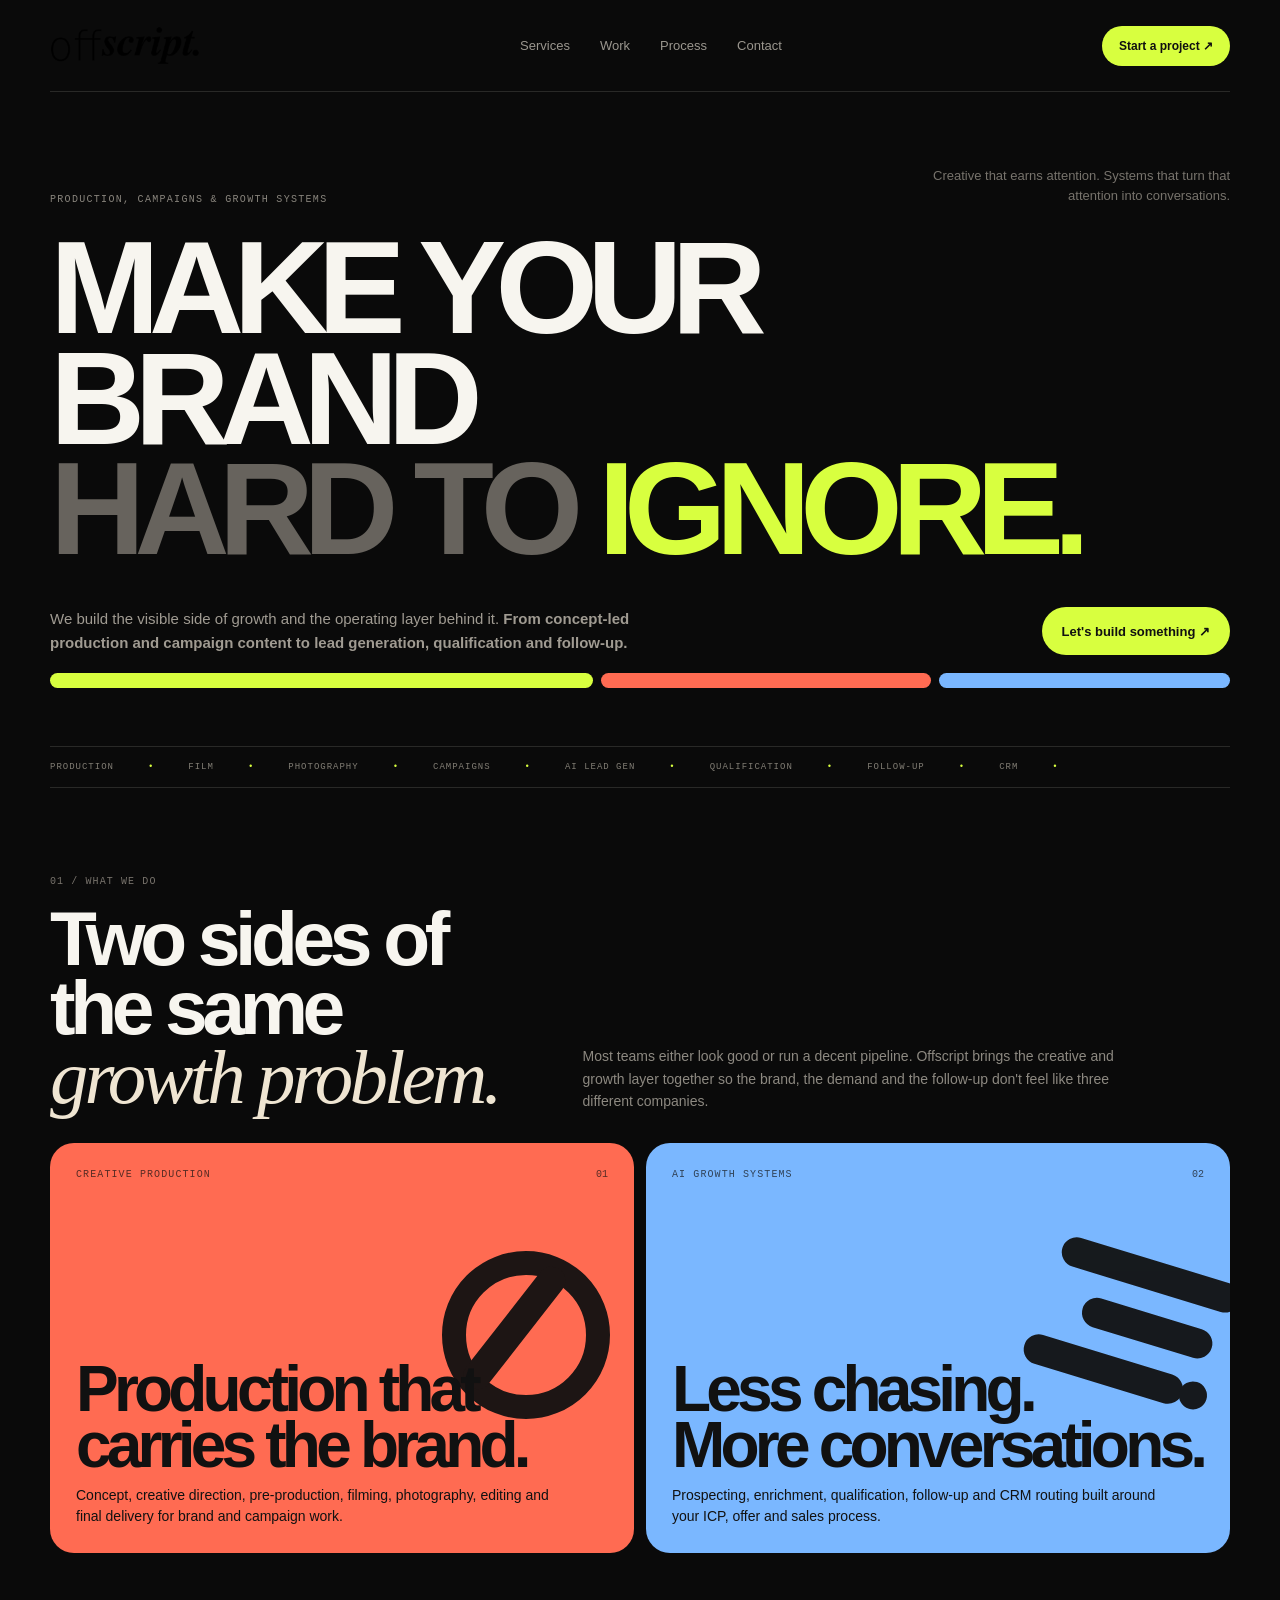
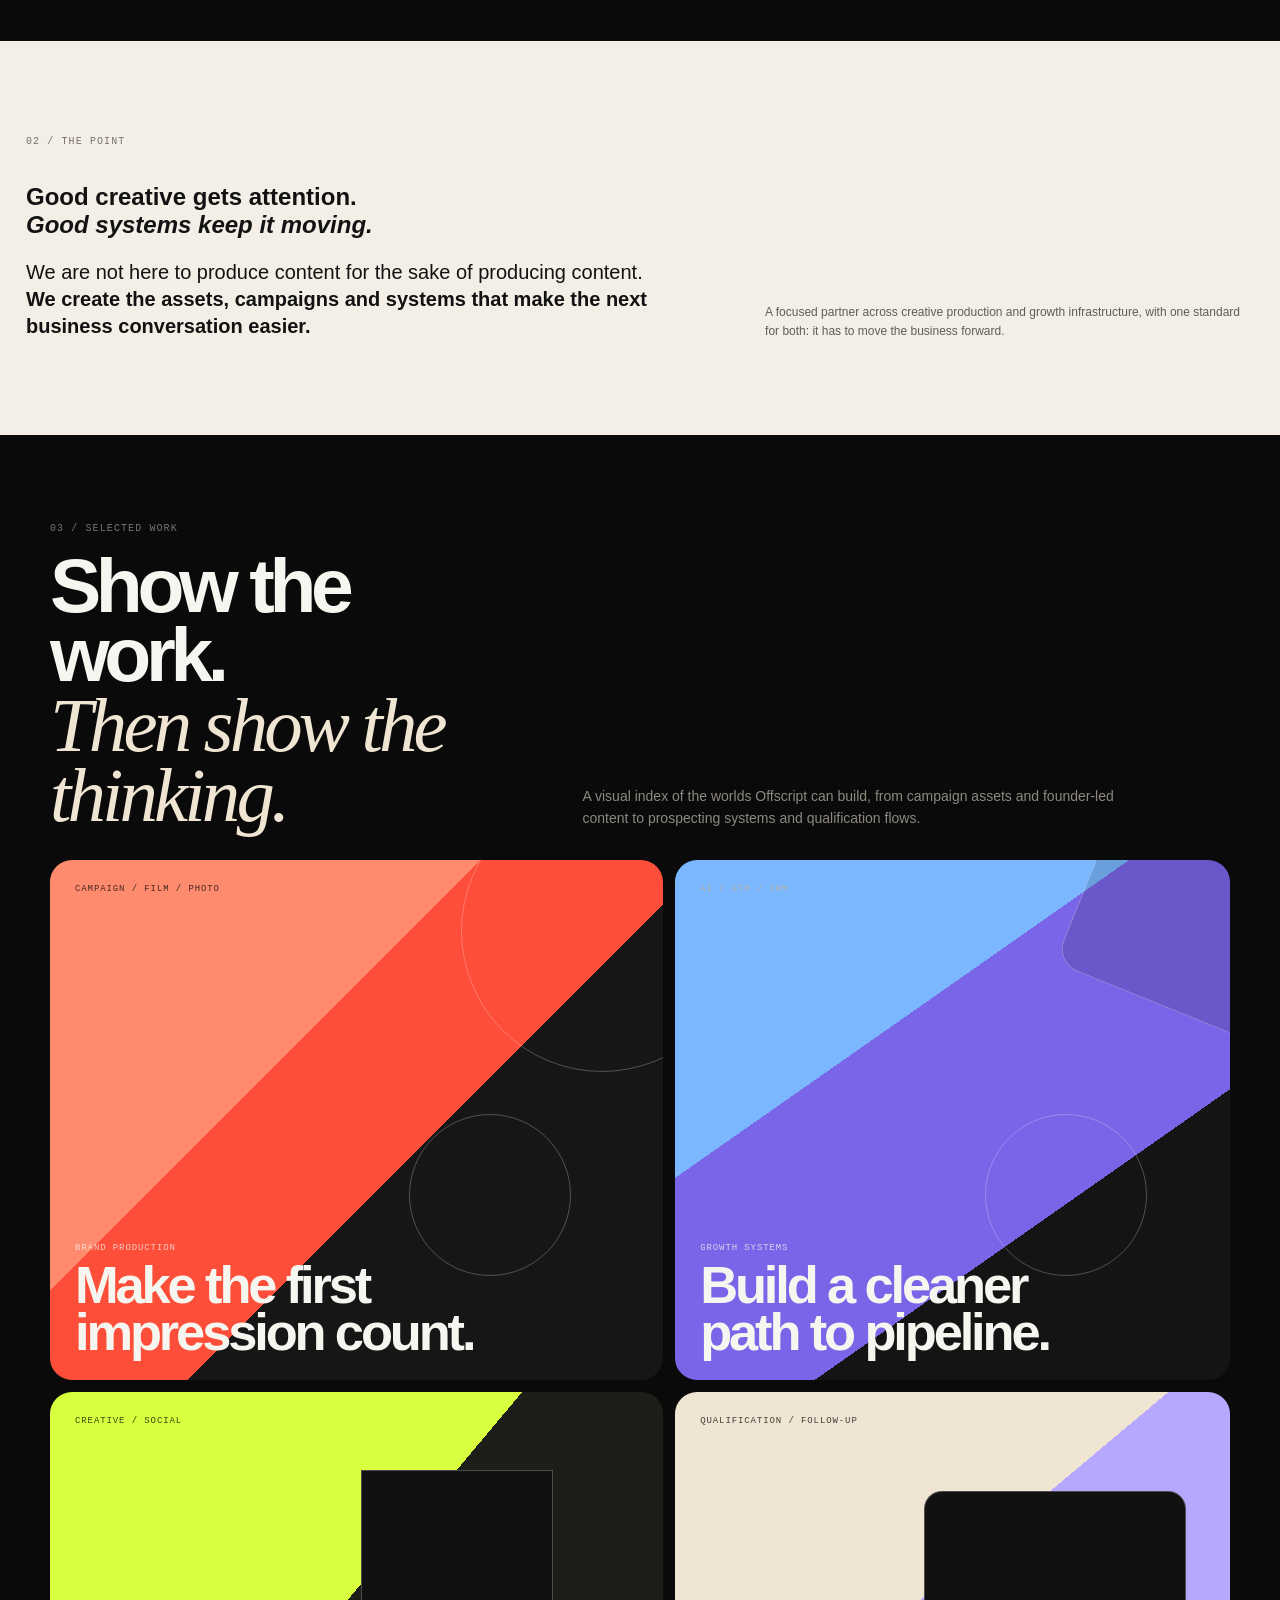
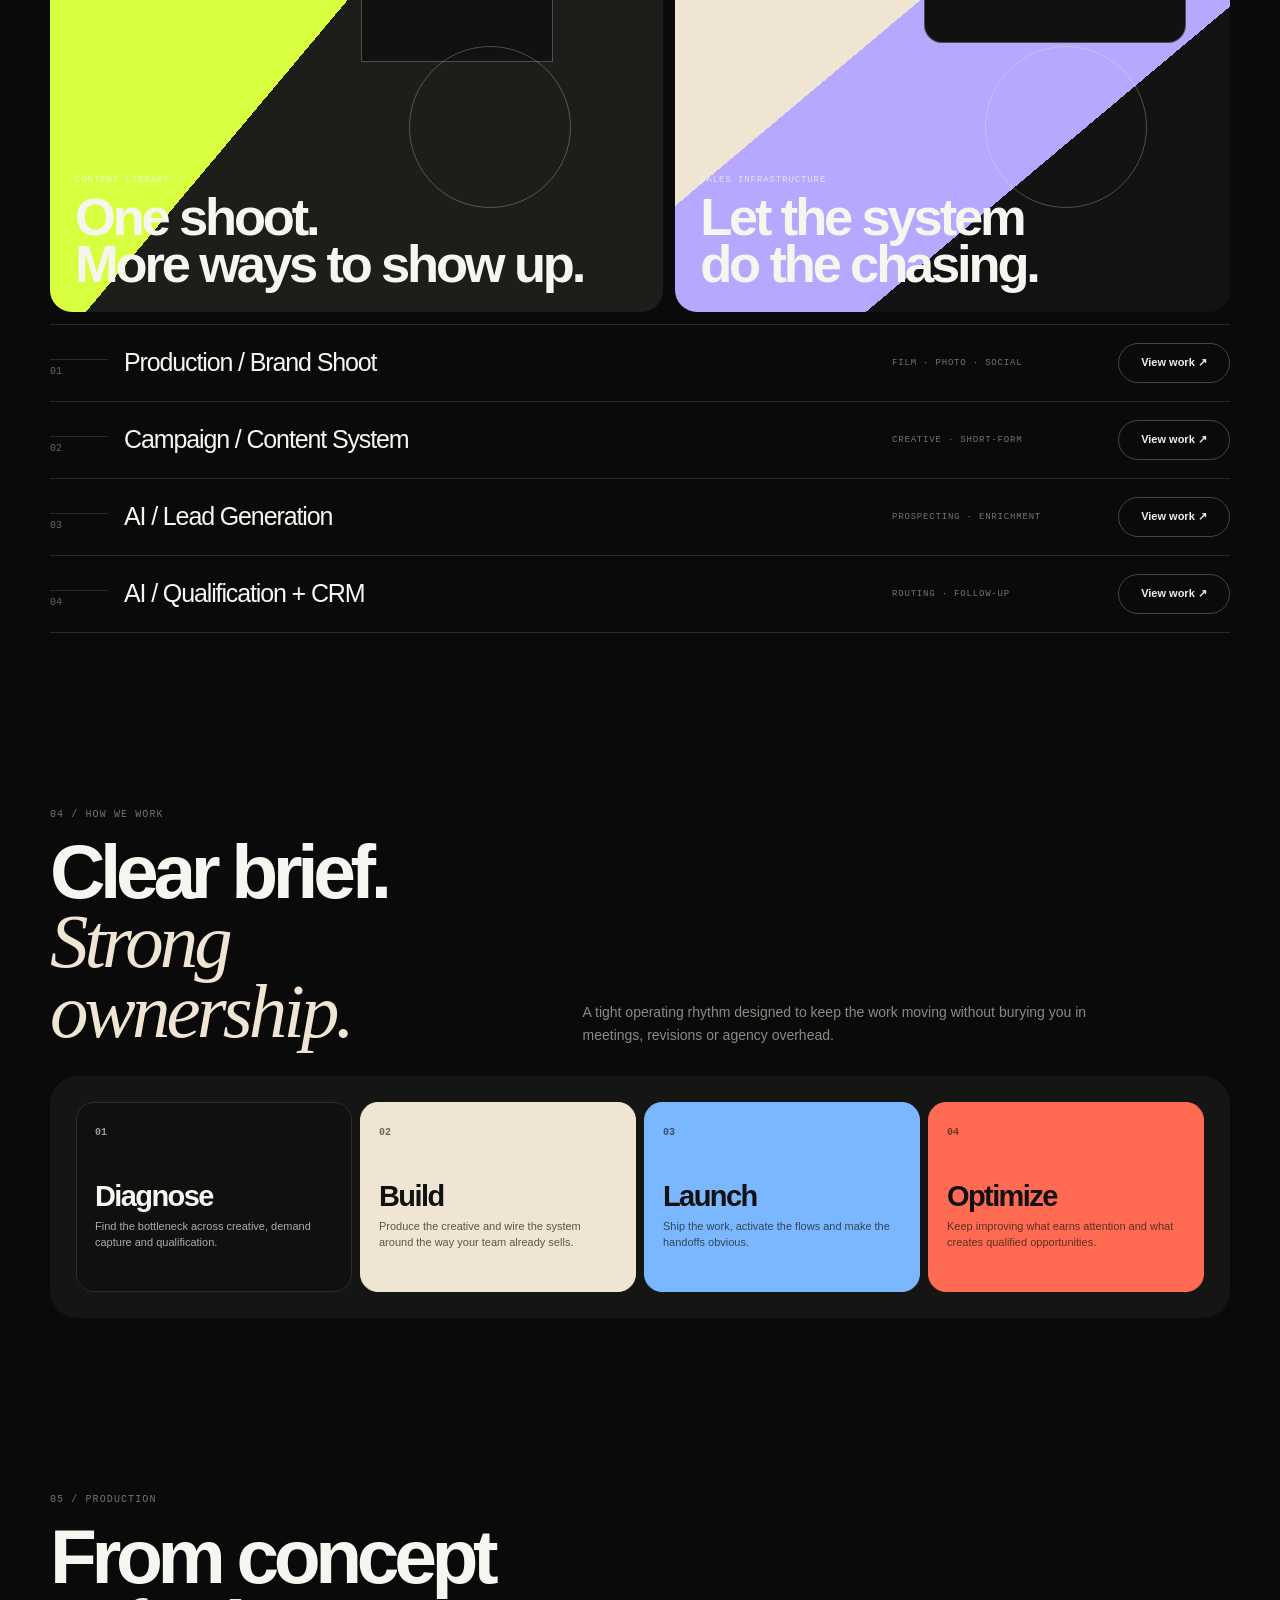
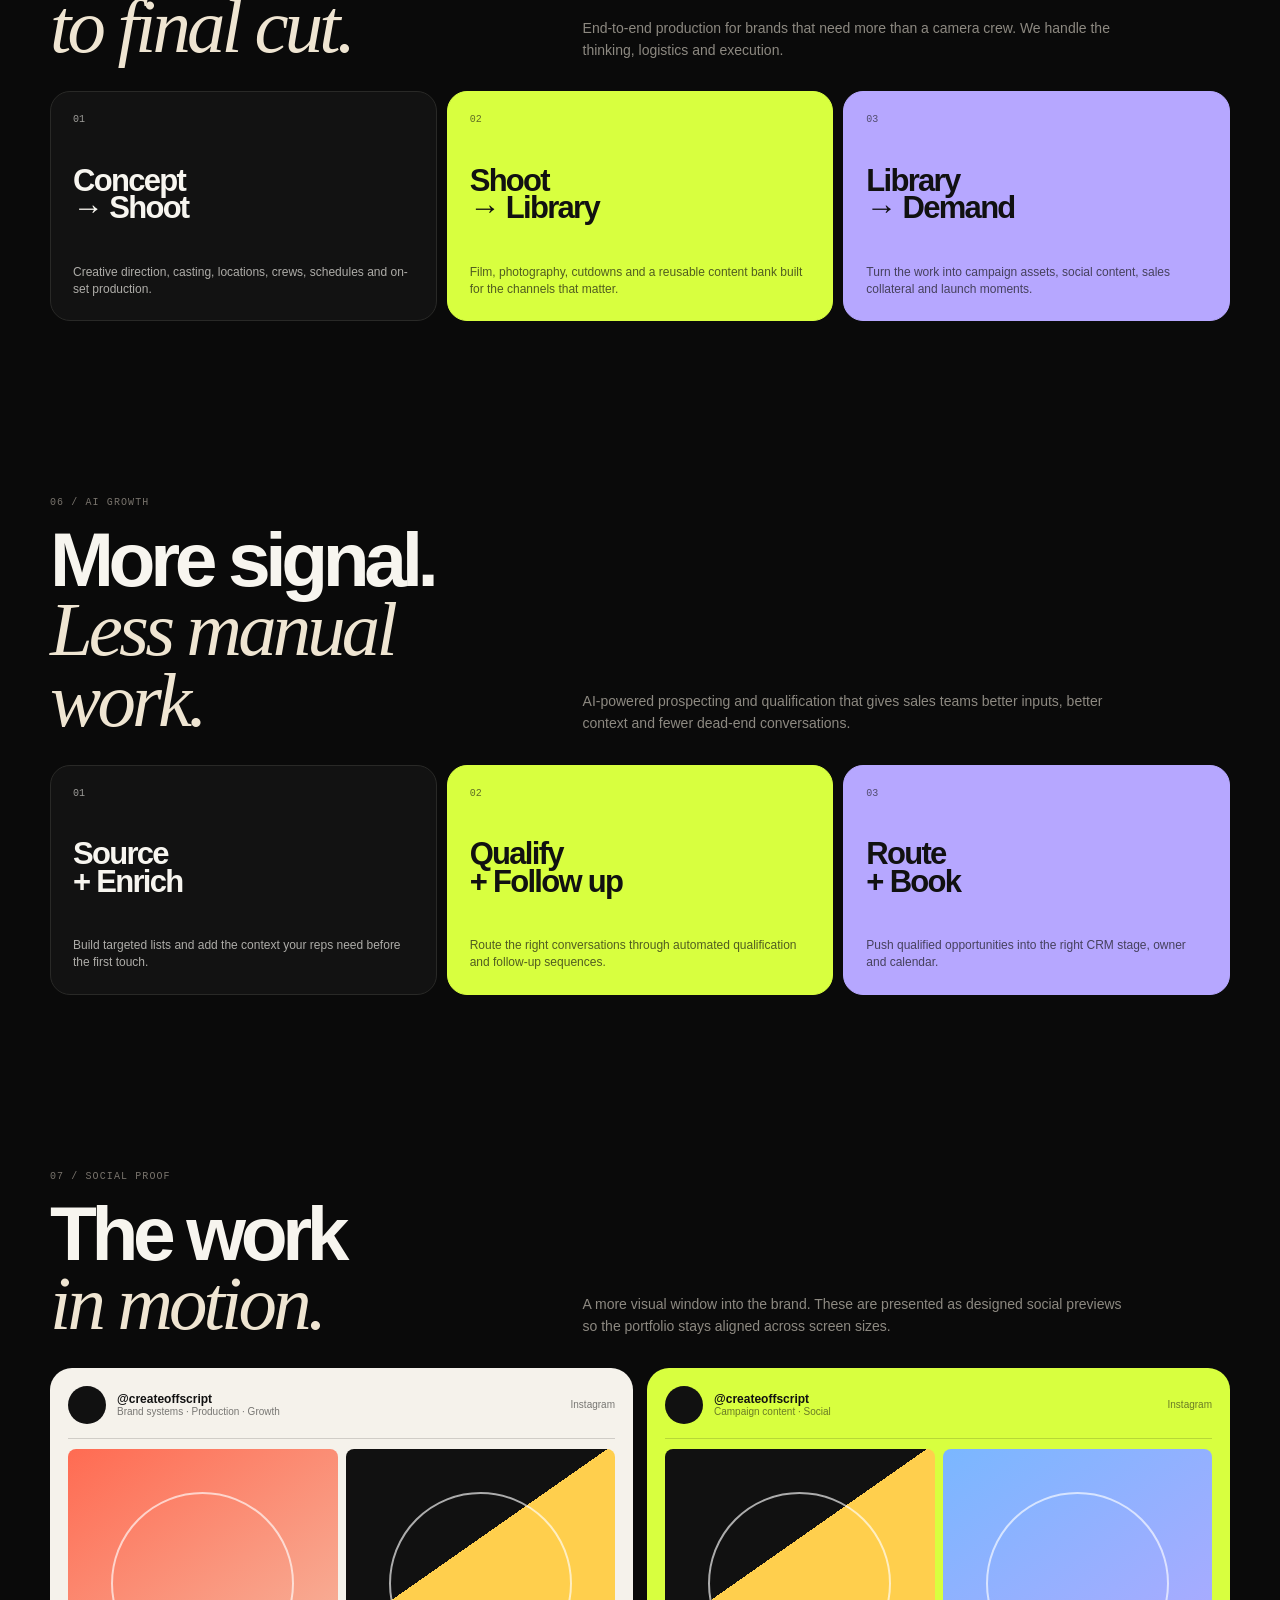
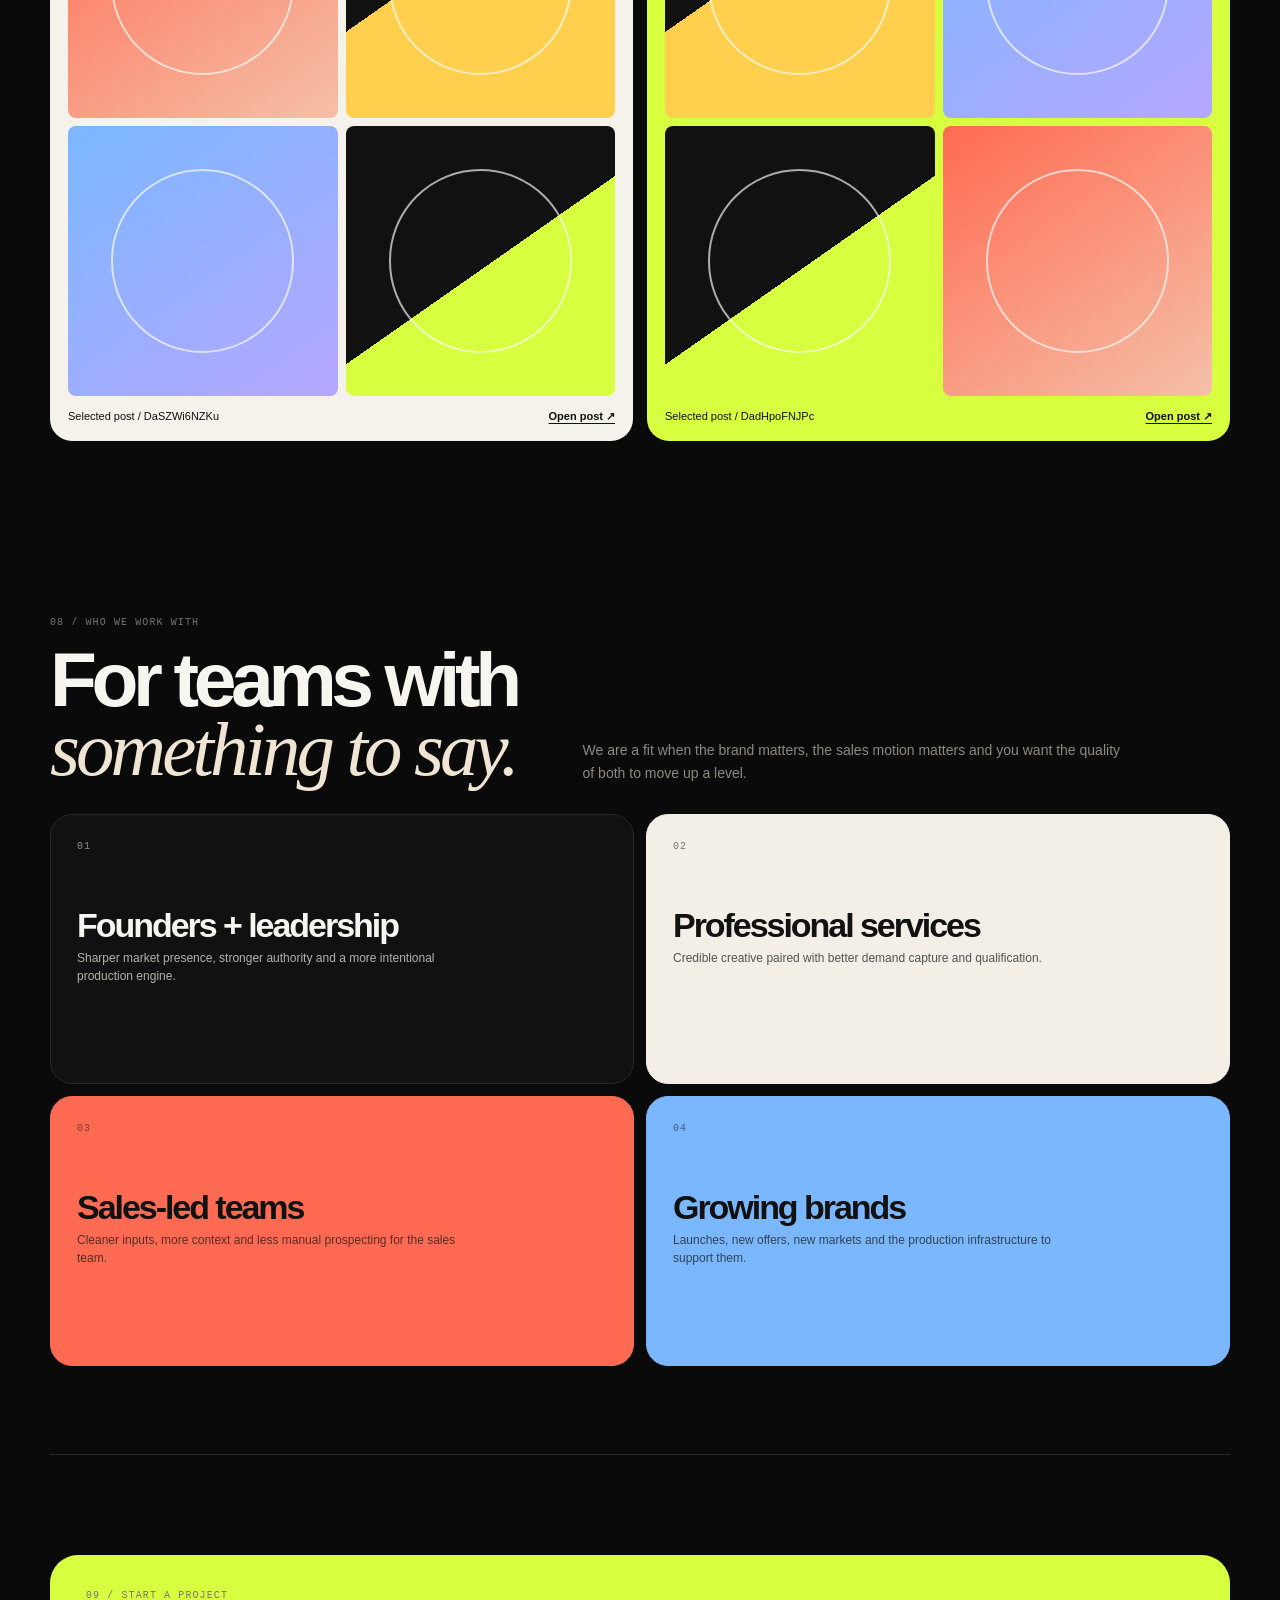
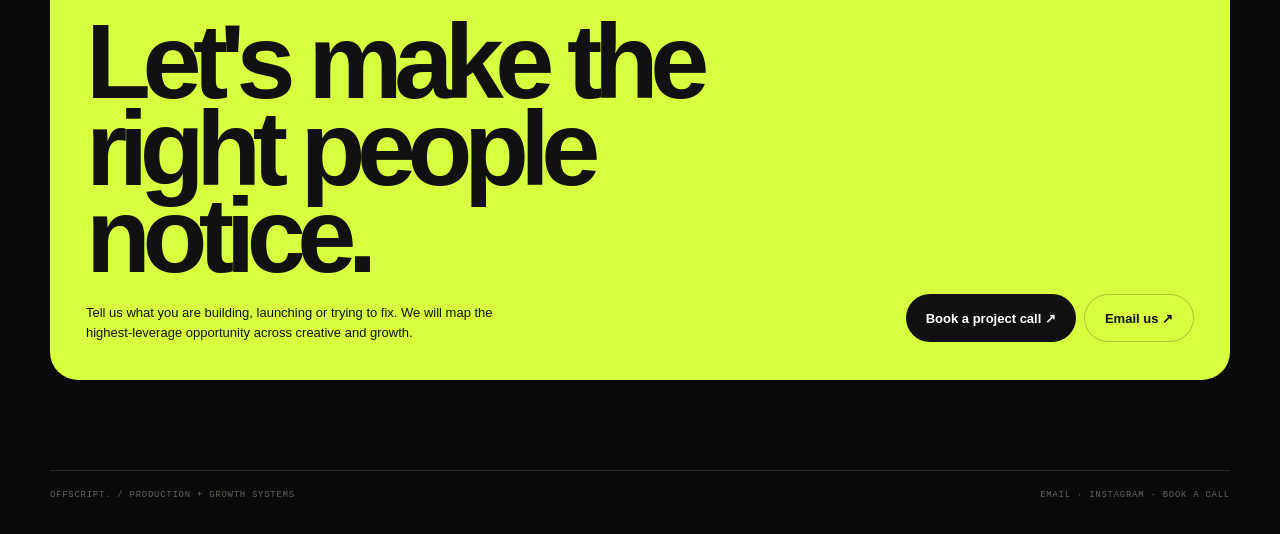
==== commit c992d20f: "Add files via upload" ====
--- a/index.html
+++ b/index.html
@@ -1,38 +1,55 @@
 <!doctype html>
 <html lang="en">
 <head>
-<meta charset="utf-8"><meta name="viewport" content="width=device-width,initial-scale=1">
-<title>offscript. | Production + AI Growth</title>
-<meta name="description" content="Offscript builds high-end production and AI-powered growth systems that help ambitious B2B brands create demand and convert it into qualified pipeline.">
-<link rel="preconnect" href="https://fonts.googleapis.com"><link rel="preconnect" href="https://fonts.gstatic.com" crossorigin>
-<link href="https://fonts.googleapis.com/css2?family=DM+Sans:wght@400;500;600;700;800;900&family=DM+Mono:wght@400;500&display=swap" rel="stylesheet">
+<meta charset="utf-8">
+<meta name="viewport" content="width=device-width,initial-scale=1">
+<title>offscript. | Production + Growth Systems</title>
+<meta name="description" content="Offscript creates standout brand content and the growth systems behind it, from production and campaigns to lead generation, qualification and follow-up.">
 <style>
-*{box-sizing:border-box}html{scroll-behavior:smooth}body{margin:0;background:#090909;color:#f2f0eb;font-family:'DM Sans',sans-serif;-webkit-font-smoothing:antialiased}a{color:inherit;text-decoration:none}button{font:inherit}.wrap{width:min(1120px,calc(100% - 44px));margin:auto}.nav{height:88px;display:flex;align-items:center;justify-content:space-between;border-bottom:1px solid #262626}.brand{display:flex;align-items:center}.brand img{width:174px;height:auto;display:block;filter:invert(1);opacity:.64}.navlinks{display:flex;gap:28px;font-size:11px;color:#777}.navlinks a:hover{color:#fff}.navcta{background:#f2f0eb;color:#0b0b0b;padding:11px 15px;border-radius:999px;font-size:10px;font-weight:800}.hero{padding:72px 0 55px;border-bottom:1px solid #292929}.eyebrow{font-family:'DM Mono',monospace;font-size:9px;letter-spacing:.16em;text-transform:uppercase;color:#777;margin-bottom:25px}.hero h1{font-size:clamp(58px,9.3vw,126px);line-height:.84;letter-spacing:-.075em;margin:0;max-width:1080px;font-weight:900}.hero h1 span{color:#76716a}.hero-foot{display:grid;grid-template-columns:1fr auto;gap:30px;align-items:end;margin-top:38px}.hero-foot p{max-width:580px;color:#8c8983;font-size:15px;line-height:1.55;margin:0}.hero-foot p strong{color:#a5a19a;font-weight:500}.button{display:inline-flex;align-items:center;min-height:46px;padding:0 18px;border-radius:999px;background:#f2f0eb;color:#0b0b0b;font-size:11px;font-weight:800}.ticker{display:flex;gap:26px;padding:14px 0;border-bottom:1px solid #292929;overflow:hidden;white-space:nowrap;color:#666;font-family:'DM Mono',monospace;font-size:9px;letter-spacing:.12em;text-transform:uppercase}.ticker span:before{content:'✳';font-size:7px;margin-right:26px;color:#888}.section{padding:84px 0}.section-head{display:grid;grid-template-columns:.9fr 1.1fr;gap:45px;align-items:end;margin-bottom:26px}.section-num{font-family:'DM Mono',monospace;font-size:9px;color:#666;letter-spacing:.12em;text-transform:uppercase;margin-bottom:16px}.section h2{font-size:clamp(38px,5vw,70px);line-height:.88;letter-spacing:-.065em;margin:0;font-weight:800}.section h2 em{font-style:normal;color:#6f6a63}.section-intro{color:#777;font-size:14px;line-height:1.55;max-width:510px}.service-grid{display:grid;grid-template-columns:1fr 1fr;gap:10px}.service{min-height:335px;border:1px solid #2b2b2b;border-radius:22px;padding:26px;display:flex;flex-direction:column;justify-content:space-between}.service:nth-child(2){background:#e9e5dc;color:#111;border-color:#e9e5dc}.service .small{font-family:'DM Mono',monospace;font-size:9px;letter-spacing:.13em;text-transform:uppercase;opacity:.58}.service h3{font-size:clamp(34px,4vw,53px);line-height:.91;letter-spacing:-.065em;margin:0 0 12px}.service p{font-size:13px;line-height:1.45;opacity:.68;max-width:450px;margin:0}.tags{display:flex;flex-wrap:wrap;gap:6px;margin-top:14px}.tag{border:1px solid currentColor;border-radius:999px;padding:6px 9px;font-family:'DM Mono',monospace;font-size:8px;text-transform:uppercase;opacity:.65}.dark-break{background:#f0ece3;color:#101010;margin-left:calc((100vw - min(1120px,calc(100% - 44px)))/-2);margin-right:calc((100vw - min(1120px,calc(100% - 44px)))/-2);padding:85px max(22px,calc((100vw - 1120px)/2));}.dark-break .section-num{color:#777}.dark-break h2{max-width:930px}.dark-break p{max-width:550px;color:#5d5952;font-size:15px;line-height:1.55;margin:35px 0 0 auto}.work-list{border-top:1px solid #292929}.work-row{display:grid;grid-template-columns:55px 1fr 180px 85px;gap:18px;align-items:center;padding:18px 0;border-bottom:1px solid #292929}.work-row:hover{background:#101010}.work-index{font-family:'DM Mono',monospace;color:#5f5c56;font-size:9px}.work-name{font-size:25px;letter-spacing:-.04em}.work-meta{font-family:'DM Mono',monospace;font-size:8px;letter-spacing:.1em;text-transform:uppercase;color:#666}.preview{border:1px solid #444;background:transparent;color:#ddd;border-radius:999px;padding:9px 12px;font-family:'DM Mono',monospace;font-size:8px;text-transform:uppercase;cursor:pointer}.preview:hover{background:#f2f0eb;color:#111}.visual-grid{display:grid;grid-template-columns:1.35fr .65fr;gap:10px;margin-top:20px}.visual{min-height:340px;border-radius:20px;padding:24px;display:flex;align-items:flex-end;background:radial-gradient(circle at 70% 20%,#7d776e,#292827 42%,#121212)}.visual.light{background:radial-gradient(circle at 30% 20%,#fff,#d2cbc0 48%,#91897e);color:#111}.visual-copy{max-width:520px}.visual-kicker{font-family:'DM Mono',monospace;font-size:8px;letter-spacing:.13em;text-transform:uppercase;opacity:.62;margin-bottom:10px}.visual strong{font-size:clamp(33px,4vw,54px);line-height:.9;letter-spacing:-.06em;font-weight:700}.process{background:#111;margin-left:calc((100vw - min(1120px,calc(100% - 44px)))/-2);margin-right:calc((100vw - min(1120px,calc(100% - 44px)))/-2);padding:84px max(22px,calc((100vw - 1120px)/2));}.process-inner{width:min(1120px,100%);margin:auto}.steps{border-top:1px solid #292929}.step{display:grid;grid-template-columns:55px 1fr 1fr;gap:18px;padding:23px 0;border-bottom:1px solid #292929}.step b{font-family:'DM Mono',monospace;font-size:9px;color:#5e5b56}.step h3{margin:0;font-size:28px;letter-spacing:-.05em}.step p{margin:0;color:#777;font-size:13px;line-height:1.5}.who{display:grid;grid-template-columns:repeat(4,1fr);gap:8px}.who article{min-height:235px;border:1px solid #2b2b2b;border-radius:18px;padding:19px;display:flex;flex-direction:column;justify-content:space-between}.who article:nth-child(2){background:#e9e5dc;color:#111;border-color:#e9e5dc}.who article:nth-child(3){background:#bdb6aa;color:#111;border-color:#bdb6aa}.who article:nth-child(4){background:#191919}.who h3{font-size:24px;line-height:.95;letter-spacing:-.05em;margin:0}.who p{font-size:11px;line-height:1.45;opacity:.65;margin:0}.ig-grid{display:grid;grid-template-columns:repeat(2,minmax(0,1fr));gap:12px;margin-top:22px;align-items:start}.ig-card{background:#101010;border:1px solid #2b2b2b;border-radius:18px;height:560px;display:flex;align-items:flex-start;justify-content:center;overflow:hidden;padding:12px}.ig-card blockquote{margin:0!important;width:100%!important;min-width:0!important;max-width:540px!important}.ig-card .instagram-media{margin:0 auto!important}.ig-fallback{text-align:center;color:#777;padding-top:210px}.ig-fallback b{display:block;color:#ddd;font-size:25px;letter-spacing:-.04em;margin-bottom:7px}.cta{padding:95px 0 90px;border-top:1px solid #292929}.cta h2{font-size:clamp(60px,9vw,125px);line-height:.83;letter-spacing:-.075em;margin:0;max-width:950px}.cta h2 span{color:#76716a}.cta-bottom{display:flex;justify-content:space-between;gap:25px;align-items:end;margin-top:38px}.cta-bottom p{color:#777;max-width:500px;font-size:14px;line-height:1.5;margin:0}.footer{border-top:1px solid #292929;padding:20px 0 35px;display:flex;justify-content:space-between;gap:15px;color:#555;font-family:'DM Mono',monospace;font-size:8px;text-transform:uppercase;letter-spacing:.1em}.footer a:hover{color:#aaa}.modal{position:fixed;inset:0;background:rgba(0,0,0,.86);display:none;align-items:center;justify-content:center;padding:20px;z-index:100}.modal.open{display:flex}.modal-box{width:min(900px,100%);background:#111;border:1px solid #333;border-radius:20px;padding:20px}.modal-top{display:flex;justify-content:space-between;align-items:center;margin-bottom:15px;color:#777;font-family:'DM Mono',monospace;font-size:9px;text-transform:uppercase}.close{border:1px solid #444;background:none;color:#ddd;border-radius:999px;width:38px;height:38px;cursor:pointer}.modal-art{height:min(58vh,520px);border-radius:14px;background:radial-gradient(circle at 70% 20%,#777,#252525 45%,#111);display:flex;align-items:flex-end;padding:25px}.modal-art.light{background:radial-gradient(circle at 30% 20%,#fff,#c9c1b4 50%,#827b72);color:#111}.modal-art h3{font-size:clamp(45px,7vw,85px);line-height:.84;letter-spacing:-.07em;margin:0;max-width:700px}.modal-copy{color:#777;font-size:13px;line-height:1.5;margin:15px 0 0}
-@media(max-width:760px){.navlinks{display:none}.hero{padding-top:65px}.hero-foot,.section-head{grid-template-columns:1fr}.hero-foot .button{justify-self:start}.service-grid,.visual-grid,.who,.ig-grid{grid-template-columns:1fr}.service{min-height:280px}.work-row{grid-template-columns:30px 1fr auto}.work-meta{display:none}.step{grid-template-columns:35px 1fr}.step p{grid-column:2}.cta-bottom,.footer{display:block}.footer div{margin-top:9px}.dark-break,.process{margin-left:-22px;margin-right:-22px;padding-left:22px;padding-right:22px}.dark-break p{margin-left:0}}
+:root{--ink:#0a0a0a;--paper:#f3efe6;--muted:#8b8780;--line:#292927;--lime:#d8ff3f;--coral:#ff6b52;--blue:#7ab7ff;--lav:#b6a7ff;--cream:#efe5d2;--white:#f7f5ef;--serif:Georgia,'Times New Roman',serif;--sans:Inter,'Helvetica Neue',Arial,sans-serif;--mono:'SFMono-Regular',Consolas,'Liberation Mono',monospace}
+*{box-sizing:border-box}html{scroll-behavior:smooth}body{margin:0;background:var(--ink);color:var(--white);font-family:var(--sans);-webkit-font-smoothing:antialiased}a{color:inherit;text-decoration:none}button{font:inherit}.wrap{width:min(1180px,calc(100% - 48px));margin:auto}
+.nav{height:92px;display:flex;align-items:center;justify-content:space-between;border-bottom:1px solid var(--line);position:relative;z-index:2}.brand{display:flex;align-items:center}.brand img{width:150px;height:auto;display:block;filter:invert(1);opacity:.9}.navlinks{display:flex;gap:30px;font-size:13px;color:#9a968e}.navlinks a:hover{color:#fff}.navcta{background:var(--lime);color:#101010;padding:13px 17px;border-radius:999px;font-size:12px;font-weight:800}.navcta:hover,.button:hover{transform:translateY(-1px)}
+.hero{padding:74px 0 58px}.hero-top{display:flex;justify-content:space-between;gap:40px;align-items:flex-end;margin-bottom:28px}.eyebrow{font-family:var(--mono);font-size:10px;letter-spacing:.13em;text-transform:uppercase;color:#89857d}.hero-note{max-width:300px;color:#77736c;font-size:13px;line-height:1.5;text-align:right}.hero h1{font-size:clamp(62px,10.3vw,142px);line-height:.84;letter-spacing:-.082em;font-weight:900;margin:0;max-width:1120px}.hero h1 .soft{color:#67635d}.hero h1 .accent{color:var(--lime);font-weight:800}.hero-bottom{display:grid;grid-template-columns:1.2fr auto;gap:40px;align-items:end;margin-top:42px}.hero-bottom p{margin:0;max-width:620px;color:#a09b92;font-size:15px;line-height:1.6}.button{display:inline-flex;align-items:center;justify-content:center;min-height:48px;padding:0 20px;border-radius:999px;background:var(--lime);color:#111;font-size:13px;font-weight:800;transition:.2s ease}.button.dark{background:#151515;color:#fff;border:1px solid #353532}.button.coral{background:var(--coral)}
+.color-rail{display:grid;grid-template-columns:1.4fr .85fr .75fr;gap:8px;margin-top:18px}.rail{height:15px;border-radius:999px}.rail.lime{background:var(--lime)}.rail.coral{background:var(--coral)}.rail.blue{background:var(--blue)}
+.ticker{border-top:1px solid var(--line);border-bottom:1px solid var(--line);display:flex;gap:34px;padding:15px 0;color:#817d74;font-family:var(--mono);font-size:9px;letter-spacing:.11em;text-transform:uppercase;overflow:hidden;white-space:nowrap}.ticker span:after{content:'•';margin-left:34px;color:var(--lime)}
+.section{padding:88px 0}.section.dark{padding-top:40px}.section-head{display:grid;grid-template-columns:.85fr 1.15fr;gap:54px;align-items:end;margin-bottom:30px}.section-num{font-family:var(--mono);font-size:10px;color:#78736c;letter-spacing:.11em;text-transform:uppercase;margin-bottom:17px}.section h2{font-size:clamp(44px,6vw,82px);line-height:.9;letter-spacing:-.07em;font-weight:800;margin:0}.section h2 em{font-family:var(--serif);font-style:italic;font-weight:400;color:var(--cream);letter-spacing:-.05em}.section-intro{font-size:14px;line-height:1.6;color:#8d8981;max-width:540px}
+.service-grid{display:grid;grid-template-columns:1fr 1fr;gap:12px}.service{min-height:410px;border-radius:24px;padding:26px;display:flex;flex-direction:column;justify-content:space-between;overflow:hidden;position:relative}.service.prod{background:var(--coral);color:#111}.service.ai{background:var(--blue);color:#111}.service-top{display:flex;justify-content:space-between;align-items:flex-start;position:relative;z-index:1}.service-label{font-family:var(--mono);font-size:10px;text-transform:uppercase;letter-spacing:.11em;opacity:.7}.service-num{font-family:var(--mono);font-size:10px;opacity:.7}.service h3{font-size:clamp(44px,5vw,68px);line-height:.86;letter-spacing:-.075em;margin:0 0 12px;font-weight:900;position:relative;z-index:1}.service p{font-size:14px;line-height:1.5;max-width:500px;margin:0;position:relative;z-index:1}.service-art{position:absolute;right:-22px;top:72px;width:240px;height:240px;opacity:.95}.service-art .ring{fill:none;stroke:#111;stroke-width:24}.service-art .bar{fill:#111}.service.ai .service-art{transform:rotate(17deg)}
+.feature-band{background:var(--paper);color:#121212;padding:95px max(24px,calc((100vw - 1180px)/2));margin-left:calc((100vw - min(1180px,calc(100% - 48px)))/-2);margin-right:calc((100vw - min(1180px,calc(100% - 48px)))/-2)}.feature-band .section-num{color:#77716a}.feature-band h2{max-width:900px}.feature-grid{display:grid;grid-template-columns:1fr .72fr;gap:60px;align-items:end}.feature-copy{max-width:650px;font-size:20px;line-height:1.35}.feature-copy strong{font-weight:600}.feature-side{font-size:12px;line-height:1.55;color:#615d56}
+.work-grid{display:grid;grid-template-columns:1.05fr .95fr;gap:12px}.project{min-height:520px;border-radius:22px;overflow:hidden;position:relative;padding:25px;display:flex;align-items:flex-end}.project.one{background:linear-gradient(135deg,#ff8b6f 0 38%,#fc4e39 38% 58%,#161616 58%)}.project.two{background:linear-gradient(145deg,#7ab7ff 0 35%,#7a64e8 35% 68%,#141414 68%)}.project.three{background:linear-gradient(130deg,#d8ff3f 0 45%,#1d1d1a 45% 100%)}.project.four{background:linear-gradient(140deg,#efe5d2 0 42%,#b6a7ff 42% 69%,#121212 69%)}.project:before,.project:after{content:'';position:absolute;border:1px solid rgba(255,255,255,.25);border-radius:50%}.project:before{width:280px;height:280px;right:-80px;top:-70px}.project:after{width:160px;height:160px;right:15%;bottom:20%}.project.two:before{border-radius:24px;width:220px;height:220px;transform:rotate(22deg);background:rgba(0,0,0,.13)}.project.three:before{border-radius:0;width:190px;height:190px;right:18%;top:15%;background:#111}.project.four:before{border-radius:18px;width:260px;height:150px;right:8%;top:19%;background:#111}.project-label{font-family:var(--mono);font-size:9px;letter-spacing:.1em;text-transform:uppercase;margin-bottom:9px;opacity:.75}.project h3{margin:0;font-size:clamp(32px,4.1vw,58px);line-height:.88;letter-spacing:-.06em;max-width:520px}.work-caption{position:absolute;top:24px;left:25px;color:rgba(0,0,0,.72);font-family:var(--mono);font-size:9px;letter-spacing:.1em;text-transform:uppercase}.dark-caption{color:#b8b3aa}
+.work-index{margin-top:12px;border-top:1px solid var(--line)}.work-row{display:grid;grid-template-columns:58px 1fr 210px 112px;gap:16px;align-items:center;padding:18px 0;border-bottom:1px solid var(--line)}.work-index span{font-family:var(--mono);font-size:10px;color:#69655d}.work-name{font-size:25px;letter-spacing:-.045em}.work-meta{font-family:var(--mono);font-size:9px;color:#77736d;text-transform:uppercase;letter-spacing:.09em}.outline-btn{border:1px solid #48453f;background:transparent;color:#eee;border-radius:999px;min-height:40px;padding:0 14px;font-size:11px;font-weight:700}.outline-btn:hover{background:#fff;color:#111}
+.systems{display:grid;grid-template-columns:repeat(3,1fr);gap:10px}.system{border:1px solid var(--line);border-radius:20px;padding:22px;min-height:230px;display:flex;flex-direction:column;justify-content:space-between}.system:nth-child(1){background:#121212}.system:nth-child(2){background:#d8ff3f;color:#111;border-color:#d8ff3f}.system:nth-child(3){background:#b6a7ff;color:#111;border-color:#b6a7ff}.system .n{font-family:var(--mono);font-size:10px;opacity:.6}.system h3{font-size:31px;line-height:.9;letter-spacing:-.055em;margin:0}.system p{font-size:12px;line-height:1.45;opacity:.68;margin:0}
+.process-band{background:#151514;border-radius:28px;padding:26px;margin-top:16px}.process-grid{display:grid;grid-template-columns:repeat(4,1fr);gap:8px}.step{border:1px solid #2d2c29;border-radius:18px;padding:18px;min-height:190px;background:#101010}.step:nth-child(2){background:var(--cream);color:#111;border-color:var(--cream)}.step:nth-child(3){background:var(--blue);color:#111;border-color:var(--blue)}.step:nth-child(4){background:var(--coral);color:#111;border-color:var(--coral)}.step b{font-family:var(--mono);font-size:10px;opacity:.6}.step h3{font-size:29px;line-height:.9;letter-spacing:-.055em;margin:44px 0 10px}.step p{font-size:11px;line-height:1.45;opacity:.68;margin:0}
+.social-wrap{display:grid;grid-template-columns:1fr 1fr;gap:14px}.social-card{background:#f5f2eb;border-radius:22px;color:#111;padding:18px;min-height:610px}.social-card.alt{background:#d8ff3f}.social-head{display:flex;align-items:center;justify-content:space-between;padding-bottom:14px;border-bottom:1px solid rgba(17,17,17,.16)}.social-left{display:flex;gap:11px;align-items:center}.avatar{width:38px;height:38px;border-radius:50%;background:#111}.social-handle{font-size:12px;font-weight:800}.social-meta{font-size:10px;opacity:.55}.ig-grid{display:grid;grid-template-columns:repeat(2,1fr);gap:8px;margin-top:10px}.ig-cell{aspect-ratio:1;border-radius:8px;overflow:hidden;position:relative}.ig-cell.a{background:linear-gradient(145deg,#ff6b52,#f5c0a8)}.ig-cell.b{background:linear-gradient(145deg,#111 0 40%,#ffcf4d 40%)}.ig-cell.c{background:linear-gradient(145deg,#7ab7ff,#b6a7ff)}.ig-cell.d{background:linear-gradient(145deg,#111 0 52%,#d8ff3f 52%)}.ig-cell:after{content:'';position:absolute;inset:16%;border:2px solid rgba(255,255,255,.65);border-radius:50%}.social-foot{display:flex;justify-content:space-between;gap:10px;align-items:center;margin-top:14px;font-size:11px}.social-foot a{font-weight:800;text-decoration:underline;text-underline-offset:3px}
+.fit{display:grid;grid-template-columns:1fr 1fr;gap:12px}.fit-card{padding:26px;border-radius:22px;min-height:270px;background:#111;border:1px solid var(--line)}.fit-card:nth-child(2){background:var(--paper);color:#111;border-color:var(--paper)}.fit-card:nth-child(3){background:var(--coral);color:#111;border-color:var(--coral)}.fit-card:nth-child(4){background:var(--blue);color:#111;border-color:var(--blue)}.fit-card .section-num{color:inherit;opacity:.55}.fit-card h3{font-size:34px;line-height:.92;letter-spacing:-.06em;margin:58px 0 9px}.fit-card p{font-size:12px;line-height:1.45;max-width:410px;opacity:.7;margin:0}
+.cta{padding:100px 0 90px;border-top:1px solid var(--line)}.cta-box{background:var(--lime);color:#111;border-radius:28px;padding:35px 36px 38px;display:grid;grid-template-columns:1fr auto;gap:35px;align-items:end}.cta-box h2{font-size:clamp(58px,8.3vw,120px);line-height:.82;letter-spacing:-.08em;margin:0;max-width:780px}.cta-box p{font-size:13px;line-height:1.5;max-width:420px;margin:24px 0 0}.cta-actions{display:flex;gap:8px}.cta-actions .button{background:#111;color:#fff}.footer{border-top:1px solid var(--line);padding:19px 0 34px;display:flex;justify-content:space-between;gap:14px;color:#66625b;font-family:var(--mono);font-size:9px;letter-spacing:.08em;text-transform:uppercase}.footer a:hover{color:#fff}
+@media(max-width:900px){.hero-top,.hero-bottom,.section-head,.feature-grid,.cta-box{grid-template-columns:1fr;display:grid}.hero-note{text-align:left}.service-grid,.work-grid,.systems,.social-wrap,.fit{grid-template-columns:1fr}.process-grid{grid-template-columns:1fr 1fr}.work-row{grid-template-columns:42px 1fr auto}.work-meta{display:none}.cta-actions{justify-content:flex-start}.color-rail{grid-template-columns:1fr 1fr 1fr}}
+@media(max-width:640px){.wrap{width:calc(100% - 28px)}.nav{height:76px}.brand img{width:125px}.navlinks{display:none}.hero{padding-top:48px}.hero h1{font-size:17vw}.hero-bottom{gap:20px}.hero-bottom p{font-size:14px}.ticker{gap:22px}.ticker span:after{margin-left:22px}.section{padding:65px 0}.service{min-height:330px}.service-art{width:170px;height:170px;top:90px}.project{min-height:390px}.process-grid{grid-template-columns:1fr}.social-card{min-height:470px}.cta-box{padding:26px}.cta-box h2{font-size:18vw}.footer{display:block}.footer div+div{margin-top:9px}}
 </style>
 </head>
 <body>
 <div class="wrap">
-<header class="nav"><a class="brand" href="#top"><img src="offscript_logo.png" alt="offscript."></a><nav class="navlinks"><a href="#services">Services</a><a href="#work">Work</a><a href="#process">Process</a><a href="#contact">Contact</a></nav><a class="navcta" href="#contact">Start a project ↗</a></header>
+<header class="nav"><a class="brand" href="#top"><img src="offscript_logo_white.png" alt="offscript."></a><nav class="navlinks"><a href="#services">Services</a><a href="#work">Work</a><a href="#process">Process</a><a href="#contact">Contact</a></nav><a class="navcta" href="https://calendly.com/suriavi51/new-meeting" target="_blank" rel="noopener">Start a project ↗</a></header>
 <main id="top">
-<section class="hero"><div class="eyebrow">Creative Production + AI Growth Systems</div><h1>MAKE YOUR BRAND<br><span>IMPOSSIBLE TO IGNORE.</span></h1><div class="hero-foot"><p>We produce the work your brand needs and build the systems behind it. <strong>From production and campaign content to lead generation, qualification and follow-up.</strong></p><a class="button" href="#contact">Start a project ↗</a></div></section>
-<div class="ticker"><span>Production</span><span>Film</span><span>Photo</span><span>AI Lead Gen</span><span>Qualification</span><span>Follow-up</span><span>Pipeline</span></div>
-<section class="section" id="services"><div class="section-head"><div><div class="section-num">01 / What we do</div><h2>Two capabilities.<br><em>One growth system.</em></h2></div><div class="section-intro">Creative gives the market something worth paying attention to. Growth systems make sure that attention gets captured, qualified and moved into the sales process.</div></div><div class="service-grid"><article class="service"><div class="small">01 / Production</div><div><h3>Production that<br>looks the part.</h3><p>Concept, creative direction, pre-production, filming, photography, editing and final delivery. Built for launches, campaigns and ongoing brand content.</p><div class="tags"><span class="tag">Campaigns</span><span class="tag">Brand shoots</span><span class="tag">Film</span><span class="tag">Social</span></div></div></article><article class="service"><div class="small">02 / AI Growth</div><div><h3>More of the right leads.<br>Less manual work.</h3><p>Prospecting, enrichment, qualification, follow-up and CRM routing built around your ICP, offer and sales process.</p><div class="tags"><span class="tag">Lead gen</span><span class="tag">Qualification</span><span class="tag">CRM</span><span class="tag">Follow-up</span></div></div></article></div></section>
-<section class="dark-break"><div class="wrap" style="width:min(1120px,100%);padding:0"><div class="section-num">02 / The point</div><h2>Good creative gets attention.<br><em>Good systems turn it into business.</em></h2><p>Not content for content's sake. Not AI for the sake of saying AI. We build the visible side of demand and the operating layer that helps your team act on it.</p></div></section>
-<section class="section" id="work"><div class="section-head"><div><div class="section-num">03 / Selected work</div><h2>Make the site<br><em>feel like the work.</em></h2></div><div class="section-intro">A visual index of what we build, with enough context to understand the capability and enough restraint to keep the work front and centre.</div></div><div class="work-list"><div class="work-row"><span class="work-index">01</span><span class="work-name">Production / Brand Shoot</span><span class="work-meta">Film · Photo · Social</span><button class="preview" data-preview="production">Preview ↗</button></div><div class="work-row"><span class="work-index">02</span><span class="work-name">Campaign / Content System</span><span class="work-meta">Creative · Short-form</span><button class="preview" data-preview="campaign">Preview ↗</button></div><div class="work-row"><span class="work-index">03</span><span class="work-name">AI / Lead Generation</span><span class="work-meta">GTM · Prospecting</span><button class="preview" data-preview="ai">Preview ↗</button></div><div class="work-row"><span class="work-index">04</span><span class="work-name">AI / Qualification + CRM</span><span class="work-meta">Routing · Follow-up</span><button class="preview" data-preview="crm">Preview ↗</button></div></div><div class="visual-grid"><div class="visual"><div class="visual-copy"><div class="visual-kicker">Campaign / Film / Social</div><strong>Production that<br>carries the brand.</strong></div></div><div class="visual light"><div class="visual-copy"><div class="visual-kicker">AI / GTM / CRM</div><strong>A cleaner path<br>to pipeline.</strong></div></div></div></section>
-<section class="section" id="process"><div class="section-head"><div><div class="section-num">04 / How we work</div><h2>One brief.<br><em>We own the rest.</em></h2></div><div class="section-intro">A tight operating rhythm built around low client lift, clear ownership and strong execution.</div></div><div class="process"><div class="process-inner"><div class="steps"><div class="step"><b>01</b><h3>Diagnose</h3><p>We identify the real bottleneck across creative, demand capture and qualification.</p></div><div class="step"><b>02</b><h3>Build</h3><p>We produce the creative and wire the growth system around your existing workflow.</p></div><div class="step"><b>03</b><h3>Launch</h3><p>Assets and systems go live with clear handoffs and owners.</p></div><div class="step"><b>04</b><h3>Optimize</h3><p>We improve what gets attention, what gets qualified and what turns into revenue.</p></div></div></div></div></section>
-<section class="section"><div class="section-head"><div><div class="section-num">05 / Production</div><h2>From concept<br><em>to final cut.</em></h2></div><div class="section-intro">Brand shoots to full campaigns. Concept, casting, location, direction, edit and delivery handled end to end.</div></div><div class="work-list"><div class="work-row"><span class="work-index">A</span><span class="work-name">Concept → Shoot</span><span class="work-meta">Direction · Crew · Location</span><span></span></div><div class="work-row"><span class="work-index">B</span><span class="work-name">Shoot → Asset Library</span><span class="work-meta">Film · Photo · Cutdowns</span><span></span></div><div class="work-row"><span class="work-index">C</span><span class="work-name">Asset Library → Content</span><span class="work-meta">Social · Sales · Campaign</span><span></span></div></div></section>
-<section class="section"><div class="section-head"><div><div class="section-num">06 / AI Growth</div><h2>Leads in.<br><em>Noise out.</em></h2></div><div class="section-intro">We build AI-powered prospecting, qualification and follow-up systems that fit your sales motion.</div></div><div class="work-list"><div class="work-row"><span class="work-index">A</span><span class="work-name">Source + Enrich</span><span class="work-meta">ICP · Data · Context</span><span></span></div><div class="work-row"><span class="work-index">B</span><span class="work-name">Qualify + Follow Up</span><span class="work-meta">AI · Email · DM</span><span></span></div><div class="work-row"><span class="work-index">C</span><span class="work-name">Route + Book</span><span class="work-meta">CRM · Calendar · Sales</span><span></span></div></div></section>
-<section class="section"><div class="section-head"><div><div class="section-num">07 / Instagram</div><h2>The work<br><em>in motion.</em></h2></div><div class="section-intro">Two of the pieces you asked to bring into the site. They sit inside the portfolio rather than being treated as an afterthought.</div></div><div class="ig-grid"><div class="ig-card"><blockquote class="instagram-media" data-instgrm-permalink="https://www.instagram.com/p/DaSZWi6NZKu/" data-instgrm-version="14"><div class="ig-fallback"><b>Instagram / 01</b><span>Open preview</span></div></blockquote></div><div class="ig-card"><blockquote class="instagram-media" data-instgrm-permalink="https://www.instagram.com/p/DadHpoFNJPc/" data-instgrm-version="14"><div class="ig-fallback"><b>Instagram / 02</b><span>Open preview</span></div></blockquote></div></div></section>
-<section class="section"><div class="section-head"><div><div class="section-num">08 / Who we work with</div><h2>For teams where<br><em>brand + pipeline matter.</em></h2></div><div class="section-intro">A good fit is a company with something worth selling and enough ambition to build the brand and the system around it.</div></div><div class="who"><article><div class="section-num">01</div><h3>Founders + leadership</h3><p>For teams that need a sharper market presence without adding layers of agency overhead.</p></article><article><div class="section-num">02</div><h3>Professional services</h3><p>For firms that want stronger demand capture, clearer follow-up and a more credible digital presence.</p></article><article><div class="section-num">03</div><h3>Sales-led teams</h3><p>For teams that need better inputs, cleaner qualification and less manual prospecting.</p></article><article><div class="section-num">04</div><h3>Growth-stage brands</h3><p>For companies entering a new market, launching an offer or raising the quality bar on execution.</p></article></div></section>
-<section class="cta" id="contact"><div class="eyebrow">09 / Start a project</div><h2>MAKE THE RIGHT PEOPLE<br><span>NOTICE.</span></h2><div class="cta-bottom"><p>Tell us what you are building, launching or trying to fix. We will map the highest-leverage opportunity across production, demand generation and qualification.</p><a class="button" href="https://calendly.com/suriavi51/new-meeting" target="_blank" rel="noopener">Book a project call ↗</a></div></section>
+<section class="hero"><div class="hero-top"><div class="eyebrow">Production, campaigns & growth systems</div><div class="hero-note">Creative that earns attention. Systems that turn that attention into conversations.</div></div><h1>MAKE YOUR BRAND<br><span class="soft">HARD TO</span> <span class="accent">IGNORE.</span></h1><div class="hero-bottom"><p>We build the visible side of growth and the operating layer behind it. <strong>From concept-led production and campaign content to lead generation, qualification and follow-up.</strong></p><a class="button" href="https://calendly.com/suriavi51/new-meeting" target="_blank" rel="noopener">Let's build something ↗</a></div><div class="color-rail"><div class="rail lime"></div><div class="rail coral"></div><div class="rail blue"></div></div></section>
+<div class="ticker"><span>Production</span><span>Film</span><span>Photography</span><span>Campaigns</span><span>AI lead gen</span><span>Qualification</span><span>Follow-up</span><span>CRM</span></div>
+<section class="section" id="services"><div class="section-head"><div><div class="section-num">01 / What we do</div><h2>Two sides of the same<br><em>growth problem.</em></h2></div><div class="section-intro">Most teams either look good or run a decent pipeline. Offscript brings the creative and growth layer together so the brand, the demand and the follow-up don't feel like three different companies.</div></div><div class="service-grid"><article class="service prod"><div class="service-top"><div class="service-label">Creative production</div><div class="service-num">01</div></div><div><h3>Production that<br>carries the brand.</h3><p>Concept, creative direction, pre-production, filming, photography, editing and final delivery for brand and campaign work.</p></div><svg class="service-art" viewBox="0 0 240 240" aria-hidden="true"><circle class="ring" cx="110" cy="120" r="72"/><rect class="bar" x="133" y="46" width="28" height="148" rx="14" transform="rotate(38 133 46)"/></svg></article><article class="service ai"><div class="service-top"><div class="service-label">AI growth systems</div><div class="service-num">02</div></div><div><h3>Less chasing.<br>More conversations.</h3><p>Prospecting, enrichment, qualification, follow-up and CRM routing built around your ICP, offer and sales process.</p></div><svg class="service-art" viewBox="0 0 240 240" aria-hidden="true"><rect class="bar" x="28" y="42" width="185" height="30" rx="15"/><rect class="bar" x="65" y="94" width="135" height="30" rx="15"/><rect class="bar" x="20" y="146" width="165" height="30" rx="15"/><circle cx="196" cy="160" r="14" fill="#111"/></svg></article></div></section>
+<section class="feature-band"><div class="section-num">02 / The point</div><div class="feature-grid"><div><h2>Good creative gets attention.<br><em>Good systems keep it moving.</em></h2><div class="feature-copy">We are not here to produce content for the sake of producing content. <strong>We create the assets, campaigns and systems that make the next business conversation easier.</strong></div></div><div class="feature-side">A focused partner across creative production and growth infrastructure, with one standard for both: it has to move the business forward.</div></div></section>
+<section class="section" id="work"><div class="section-head"><div><div class="section-num">03 / Selected work</div><h2>Show the work.<br><em>Then show the thinking.</em></h2></div><div class="section-intro">A visual index of the worlds Offscript can build, from campaign assets and founder-led content to prospecting systems and qualification flows.</div></div><div class="work-grid"><article class="project one"><div class="work-caption">Campaign / Film / Photo</div><div><div class="project-label">Brand production</div><h3>Make the first<br>impression count.</h3></div></article><article class="project two"><div class="work-caption dark-caption">AI / GTM / CRM</div><div><div class="project-label">Growth systems</div><h3>Build a cleaner<br>path to pipeline.</h3></div></article><article class="project three"><div class="work-caption">Creative / Social</div><div><div class="project-label">Content library</div><h3>One shoot.<br>More ways to show up.</h3></div></article><article class="project four"><div class="work-caption">Qualification / Follow-up</div><div><div class="project-label">Sales infrastructure</div><h3>Let the system<br>do the chasing.</h3></div></article></div><div class="work-index"><div class="work-row"><div class="work-index"><span>01</span></div><div class="work-name">Production / Brand Shoot</div><div class="work-meta">Film · Photo · Social</div><button class="outline-btn" data-open="prod">View work ↗</button></div><div class="work-row"><div class="work-index"><span>02</span></div><div class="work-name">Campaign / Content System</div><div class="work-meta">Creative · Short-form</div><button class="outline-btn" data-open="campaign">View work ↗</button></div><div class="work-row"><div class="work-index"><span>03</span></div><div class="work-name">AI / Lead Generation</div><div class="work-meta">Prospecting · Enrichment</div><button class="outline-btn" data-open="ai">View work ↗</button></div><div class="work-row"><div class="work-index"><span>04</span></div><div class="work-name">AI / Qualification + CRM</div><div class="work-meta">Routing · Follow-up</div><button class="outline-btn" data-open="crm">View work ↗</button></div></div></section>
+<section class="section" id="process"><div class="section-head"><div><div class="section-num">04 / How we work</div><h2>Clear brief.<br><em>Strong ownership.</em></h2></div><div class="section-intro">A tight operating rhythm designed to keep the work moving without burying you in meetings, revisions or agency overhead.</div></div><div class="process-band"><div class="process-grid"><article class="step"><b>01</b><h3>Diagnose</h3><p>Find the bottleneck across creative, demand capture and qualification.</p></article><article class="step"><b>02</b><h3>Build</h3><p>Produce the creative and wire the system around the way your team already sells.</p></article><article class="step"><b>03</b><h3>Launch</h3><p>Ship the work, activate the flows and make the handoffs obvious.</p></article><article class="step"><b>04</b><h3>Optimize</h3><p>Keep improving what earns attention and what creates qualified opportunities.</p></article></div></div></section>
+<section class="section"><div class="section-head"><div><div class="section-num">05 / Production</div><h2>From concept<br><em>to final cut.</em></h2></div><div class="section-intro">End-to-end production for brands that need more than a camera crew. We handle the thinking, logistics and execution.</div></div><div class="systems"><article class="system"><div class="n">01</div><h3>Concept<br>→ Shoot</h3><p>Creative direction, casting, locations, crews, schedules and on-set production.</p></article><article class="system"><div class="n">02</div><h3>Shoot<br>→ Library</h3><p>Film, photography, cutdowns and a reusable content bank built for the channels that matter.</p></article><article class="system"><div class="n">03</div><h3>Library<br>→ Demand</h3><p>Turn the work into campaign assets, social content, sales collateral and launch moments.</p></article></div></section>
+<section class="section"><div class="section-head"><div><div class="section-num">06 / AI growth</div><h2>More signal.<br><em>Less manual work.</em></h2></div><div class="section-intro">AI-powered prospecting and qualification that gives sales teams better inputs, better context and fewer dead-end conversations.</div></div><div class="systems"><article class="system"><div class="n">01</div><h3>Source<br>+ Enrich</h3><p>Build targeted lists and add the context your reps need before the first touch.</p></article><article class="system"><div class="n">02</div><h3>Qualify<br>+ Follow up</h3><p>Route the right conversations through automated qualification and follow-up sequences.</p></article><article class="system"><div class="n">03</div><h3>Route<br>+ Book</h3><p>Push qualified opportunities into the right CRM stage, owner and calendar.</p></article></div></section>
+<section class="section"><div class="section-head"><div><div class="section-num">07 / Social proof</div><h2>The work<br><em>in motion.</em></h2></div><div class="section-intro">A more visual window into the brand. These are presented as designed social previews so the portfolio stays aligned across screen sizes.</div></div><div class="social-wrap"><article class="social-card"><div class="social-head"><div class="social-left"><div class="avatar"></div><div><div class="social-handle">@createoffscript</div><div class="social-meta">Brand systems · Production · Growth</div></div></div><div class="social-meta">Instagram</div></div><div class="ig-grid"><a class="ig-cell a" href="https://www.instagram.com/p/DaSZWi6NZKu/" target="_blank" rel="noopener"></a><a class="ig-cell b" href="https://www.instagram.com/p/DaSZWi6NZKu/" target="_blank" rel="noopener"></a><a class="ig-cell c" href="https://www.instagram.com/p/DaSZWi6NZKu/" target="_blank" rel="noopener"></a><a class="ig-cell d" href="https://www.instagram.com/p/DaSZWi6NZKu/" target="_blank" rel="noopener"></a></div><div class="social-foot"><span>Selected post / DaSZWi6NZKu</span><a href="https://www.instagram.com/p/DaSZWi6NZKu/" target="_blank" rel="noopener">Open post ↗</a></div></article><article class="social-card alt"><div class="social-head"><div class="social-left"><div class="avatar" style="background:#111"></div><div><div class="social-handle">@createoffscript</div><div class="social-meta">Campaign content · Social</div></div></div><div class="social-meta">Instagram</div></div><div class="ig-grid"><a class="ig-cell b" href="https://www.instagram.com/p/DadHpoFNJPc/" target="_blank" rel="noopener"></a><a class="ig-cell c" href="https://www.instagram.com/p/DadHpoFNJPc/" target="_blank" rel="noopener"></a><a class="ig-cell d" href="https://www.instagram.com/p/DadHpoFNJPc/" target="_blank" rel="noopener"></a><a class="ig-cell a" href="https://www.instagram.com/p/DadHpoFNJPc/" target="_blank" rel="noopener"></a></div><div class="social-foot"><span>Selected post / DadHpoFNJPc</span><a href="https://www.instagram.com/p/DadHpoFNJPc/" target="_blank" rel="noopener">Open post ↗</a></div></article></div></section>
+<section class="section"><div class="section-head"><div><div class="section-num">08 / Who we work with</div><h2>For teams with<br><em>something to say.</em></h2></div><div class="section-intro">We are a fit when the brand matters, the sales motion matters and you want the quality of both to move up a level.</div></div><div class="fit"><article class="fit-card"><div class="section-num">01</div><h3>Founders + leadership</h3><p>Sharper market presence, stronger authority and a more intentional production engine.</p></article><article class="fit-card"><div class="section-num">02</div><h3>Professional services</h3><p>Credible creative paired with better demand capture and qualification.</p></article><article class="fit-card"><div class="section-num">03</div><h3>Sales-led teams</h3><p>Cleaner inputs, more context and less manual prospecting for the sales team.</p></article><article class="fit-card"><div class="section-num">04</div><h3>Growing brands</h3><p>Launches, new offers, new markets and the production infrastructure to support them.</p></article></div></section>
+<section class="cta" id="contact"><div class="cta-box"><div><div class="section-num">09 / Start a project</div><h2>Let's make the<br>right people notice.</h2><p>Tell us what you are building, launching or trying to fix. We will map the highest-leverage opportunity across creative and growth.</p></div><div class="cta-actions"><a class="button" href="https://calendly.com/suriavi51/new-meeting" target="_blank" rel="noopener">Book a project call ↗</a><a class="button" style="background:transparent;color:#111;border:1px solid rgba(17,17,17,.24)" href="mailto:offscript.creativestudio@gmail.com">Email us ↗</a></div></div></section>
 </main>
-<footer class="footer"><div>offscript. / Production + AI growth systems</div><div><a href="mailto:offscript.creativestudio@gmail.com">Email</a> · <a href="https://www.instagram.com/createoffscript/" target="_blank" rel="noopener">Instagram</a> · <a href="https://calendly.com/suriavi51/new-meeting" target="_blank" rel="noopener">Book a call</a></div></footer>
+<footer class="footer"><div>offscript. / Production + growth systems</div><div><a href="mailto:offscript.creativestudio@gmail.com">Email</a> · <a href="https://www.instagram.com/createoffscript/" target="_blank" rel="noopener">Instagram</a> · <a href="https://calendly.com/suriavi51/new-meeting" target="_blank" rel="noopener">Book a call</a></div></footer>
 </div>
-<div class="modal" id="modal"><div class="modal-box"><div class="modal-top"><span id="modal-label">Preview</span><button class="close" id="close">×</button></div><div class="modal-art" id="modal-art"><h3 id="modal-title">Production<br>that looks the part.</h3></div><p class="modal-copy" id="modal-copy">End-to-end production from concept to final delivery.</p></div></div>
+<div id="modal" style="position:fixed;inset:0;background:rgba(0,0,0,.86);display:none;align-items:center;justify-content:center;padding:20px;z-index:20"><div style="width:min(900px,100%);background:#111;border:1px solid #333;border-radius:22px;padding:20px"><div style="display:flex;justify-content:space-between;align-items:center;margin-bottom:16px;color:#8f8b83;font-family:var(--mono);font-size:10px;text-transform:uppercase"><span id="mLabel">Preview</span><button id="mClose" style="border:1px solid #45423c;background:none;color:#fff;border-radius:999px;width:40px;height:40px;cursor:pointer">×</button></div><div id="mArt" style="height:430px;border-radius:16px;padding:28px;display:flex;align-items:flex-end;background:linear-gradient(135deg,#ff6b52,#111 62%);color:#fff"><h3 id="mTitle" style="font-size:clamp(44px,7vw,88px);line-height:.84;letter-spacing:-.07em;margin:0">Production<br>that looks the part.</h3></div><p id="mCopy" style="color:#8f8b83;font-size:13px;line-height:1.5;margin:15px 0 0">End-to-end production from concept to final delivery.</p></div></div>
 <script>
-const data={production:['01 / Production','Production<br>that looks the part.','End-to-end production from concept and pre-production through the shoot, edit and final delivery.',false],campaign:['02 / Campaign','One shoot.<br>Weeks of content.','A focused production cycle becomes a reusable library for social, sales and campaigns.',true],ai:['03 / AI Lead Gen','More of the right<br>conversations.','Prospecting, enrichment and outbound systems built around your ICP and actual sales motion.',false],crm:['04 / Qualification','Leads in.<br>Noise out.','Qualification, routing and follow-up systems that move the right opportunities to your team with context.',true]};
-const modal=document.getElementById('modal'), art=document.getElementById('modal-art'); document.querySelectorAll('[data-preview]').forEach(b=>b.addEventListener('click',()=>{const d=data[b.dataset.preview];document.getElementById('modal-label').textContent=d[0];document.getElementById('modal-title').innerHTML=d[1];document.getElementById('modal-copy').textContent=d[2];art.classList.toggle('light',d[3]);modal.classList.add('open')}));
-const close=()=>modal.classList.remove('open');document.getElementById('close').addEventListener('click',close);modal.addEventListener('click',e=>{if(e.target===modal)close()});document.addEventListener('keydown',e=>{if(e.key==='Escape')close()});
-</script><script async src="https://www.instagram.com/embed.js"></script>
-</body></html>+const modal=document.getElementById('modal'), art=document.getElementById('mArt'), label=document.getElementById('mLabel'), title=document.getElementById('mTitle'), copy=document.getElementById('mCopy');
+const previews={prod:['01 / Production','Production<br>that looks the part.','Concept, creative direction, pre-production, filming, photography, editing and delivery.','linear-gradient(135deg,#ff6b52,#111 65%)'],campaign:['02 / Campaign','One shoot.<br>Weeks of content.','A focused production cycle becomes a reusable library for social, sales and campaigns.','linear-gradient(135deg,#efe5d2,#b6a7ff 58%,#111 58%)'],ai:['03 / AI Lead Gen','More of the right<br>conversations.','Prospecting, enrichment and outbound systems built around your actual sales motion.','linear-gradient(135deg,#7ab7ff,#6a54d9 58%,#111 58%)'],crm:['04 / Qualification','Leads in.<br>Noise out.','Qualification, routing and follow-up systems that move the right opportunities with context.','linear-gradient(135deg,#d8ff3f,#151515 58%)']};
+document.querySelectorAll('[data-open]').forEach(btn=>btn.addEventListener('click',()=>{const d=previews[btn.dataset.open];label.innerHTML=d[0];title.innerHTML=d[1];copy.textContent=d[2];art.style.background=d[3];modal.style.display='flex'}));
+const close=()=>modal.style.display='none';document.getElementById('mClose').addEventListener('click',close);modal.addEventListener('click',e=>{if(e.target===modal)close()});document.addEventListener('keydown',e=>{if(e.key==='Escape')close()});
+</script>
+</body>
+</html>
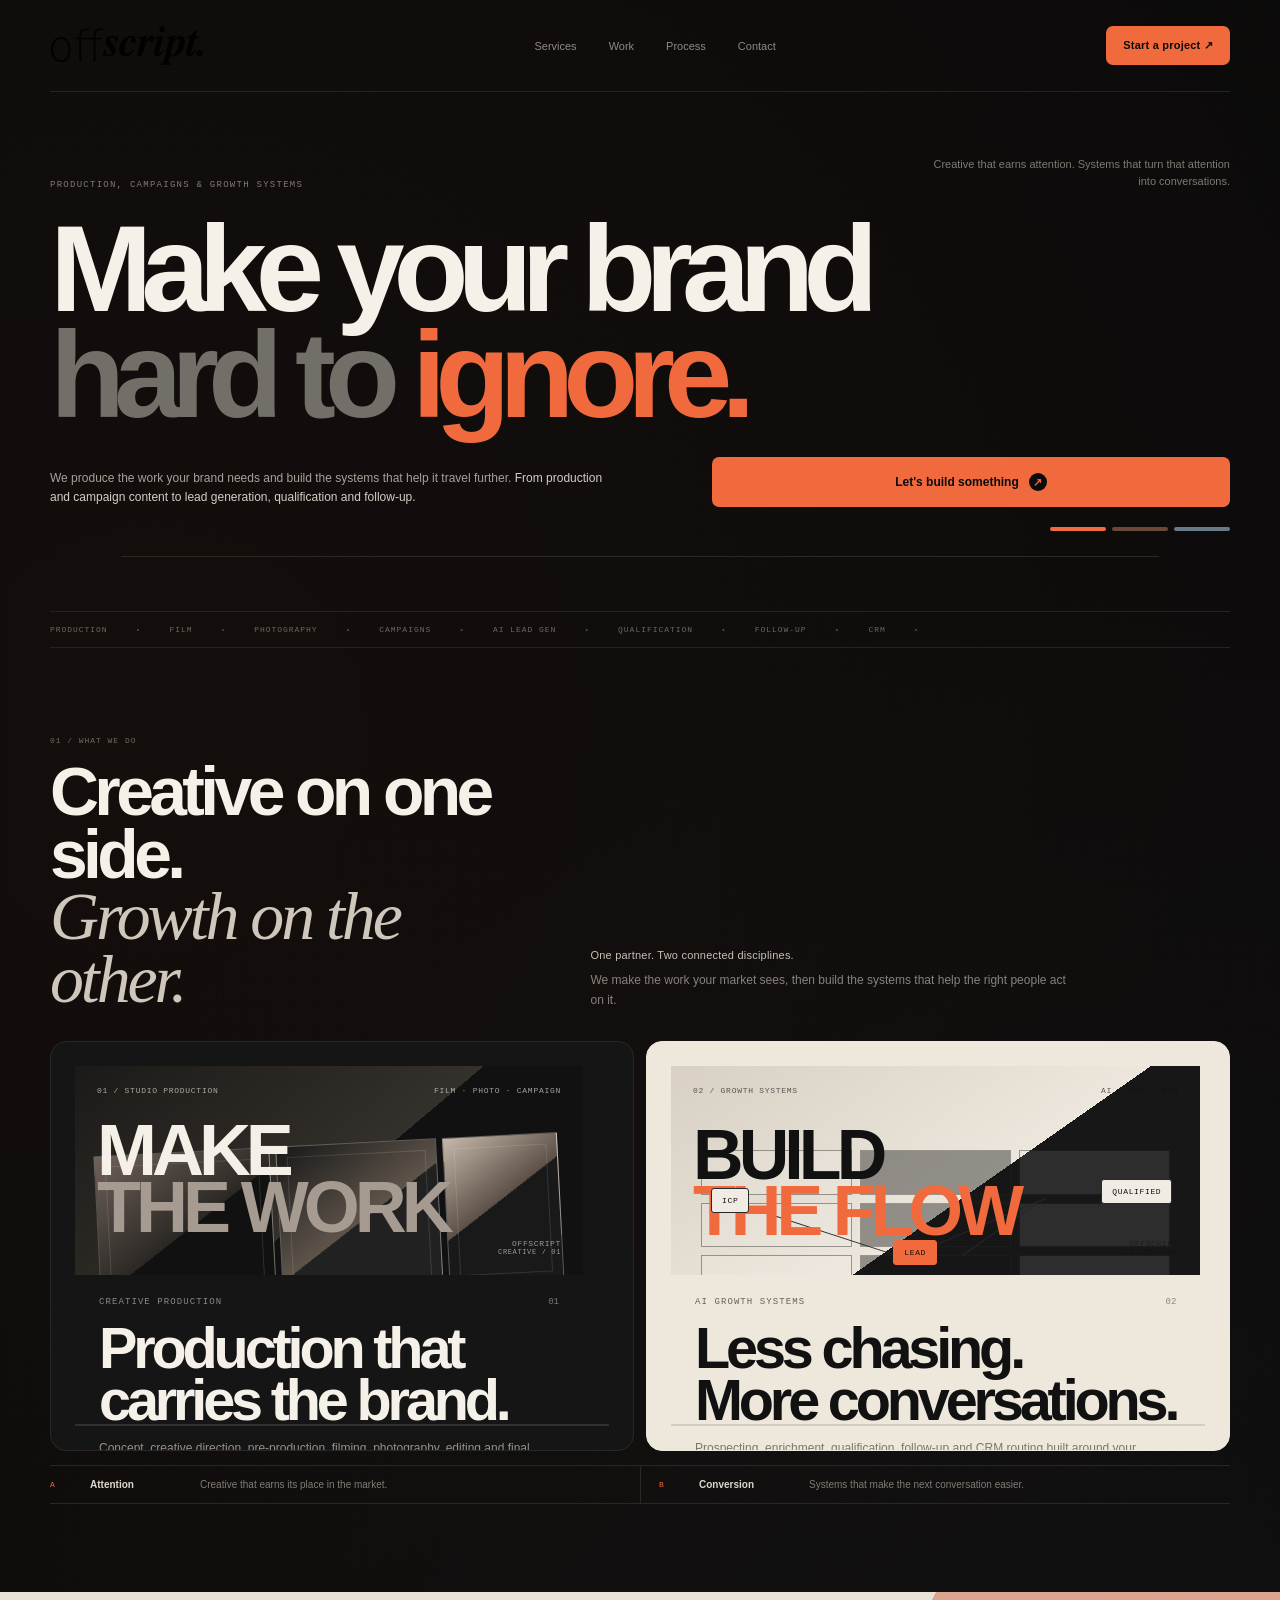
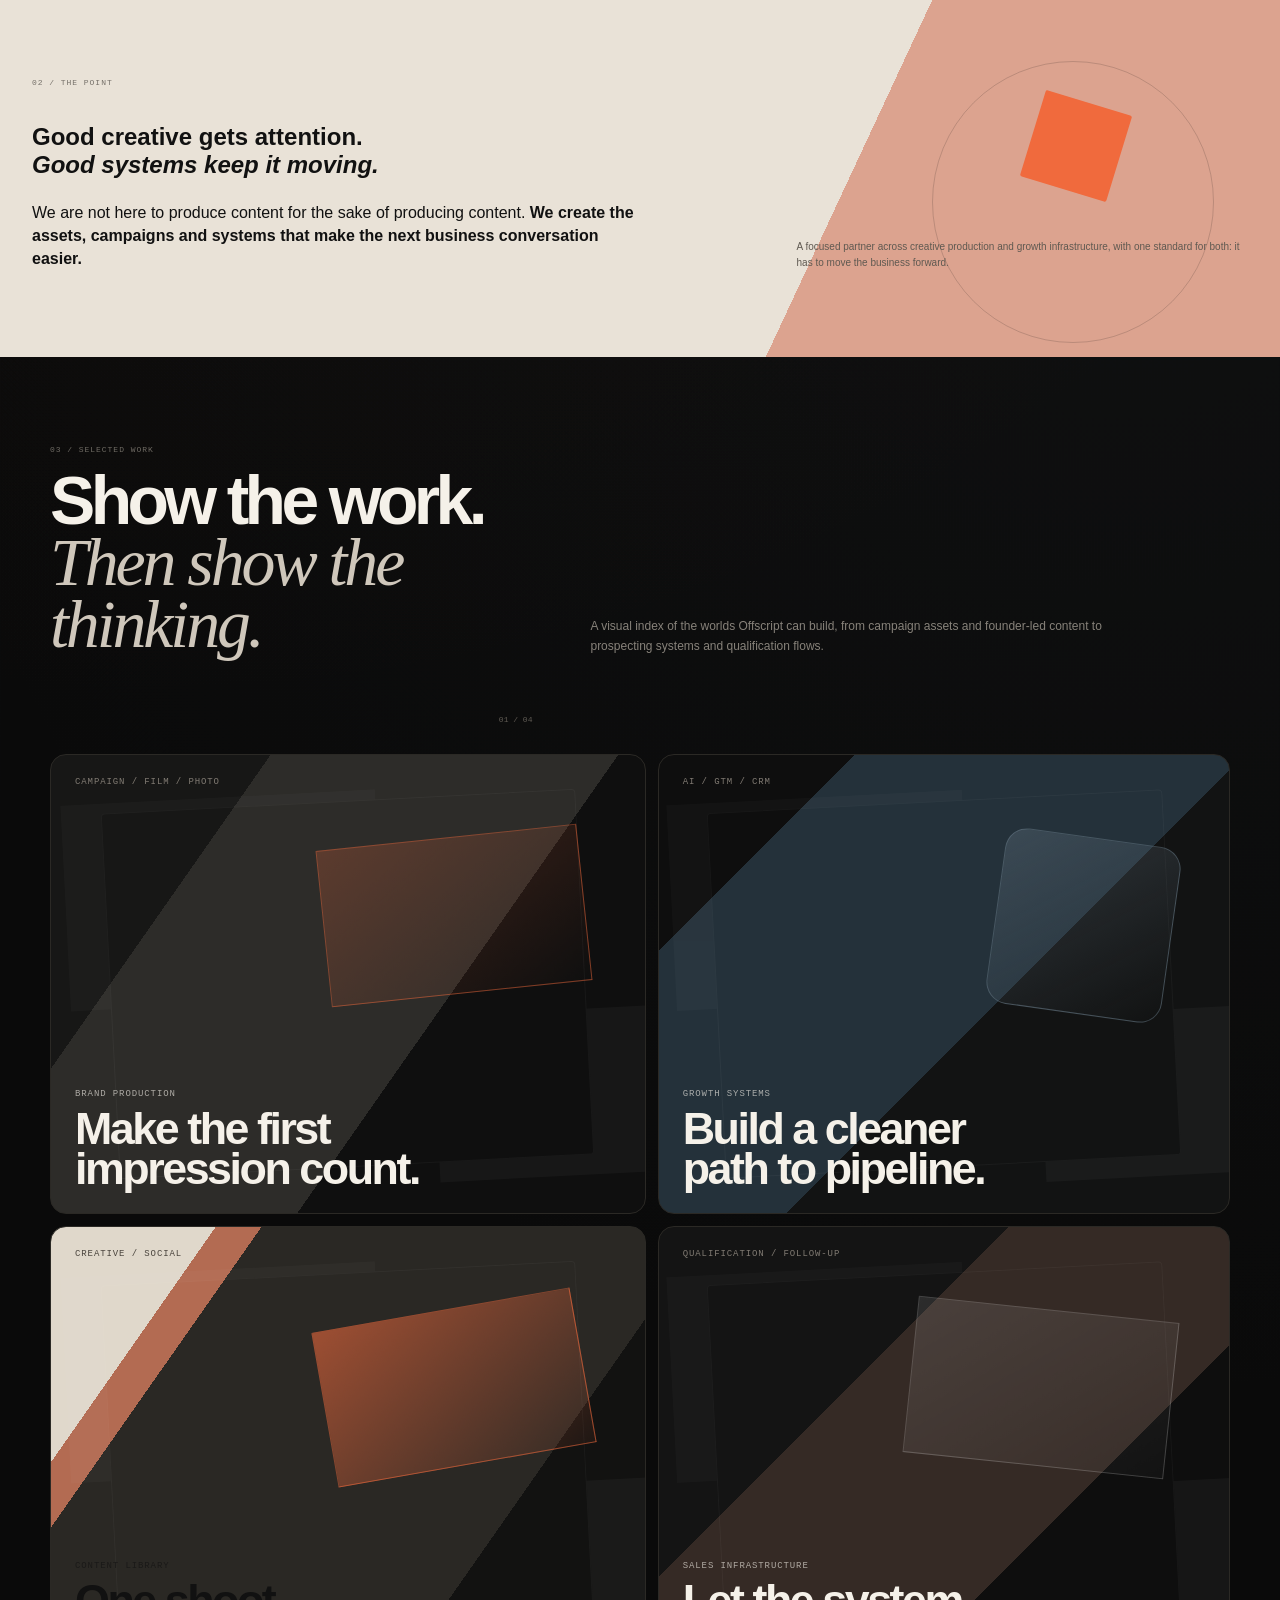
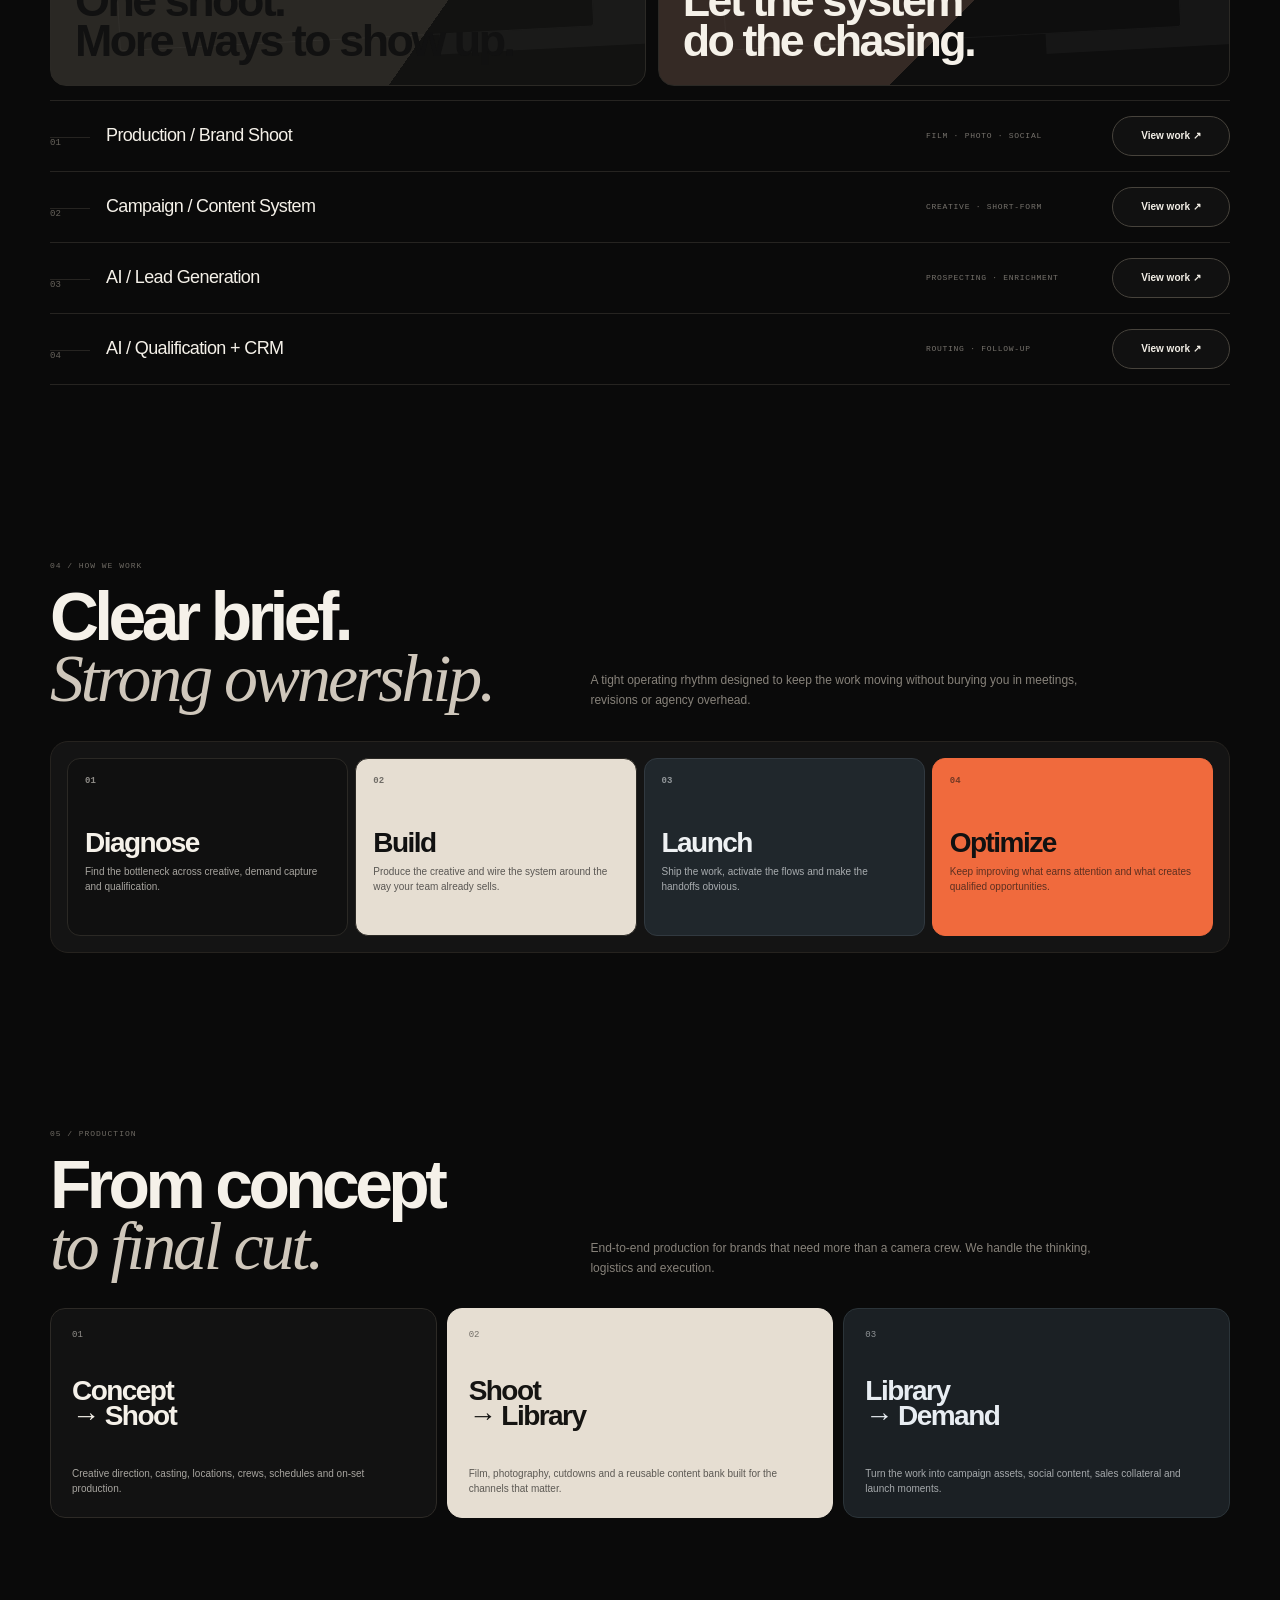
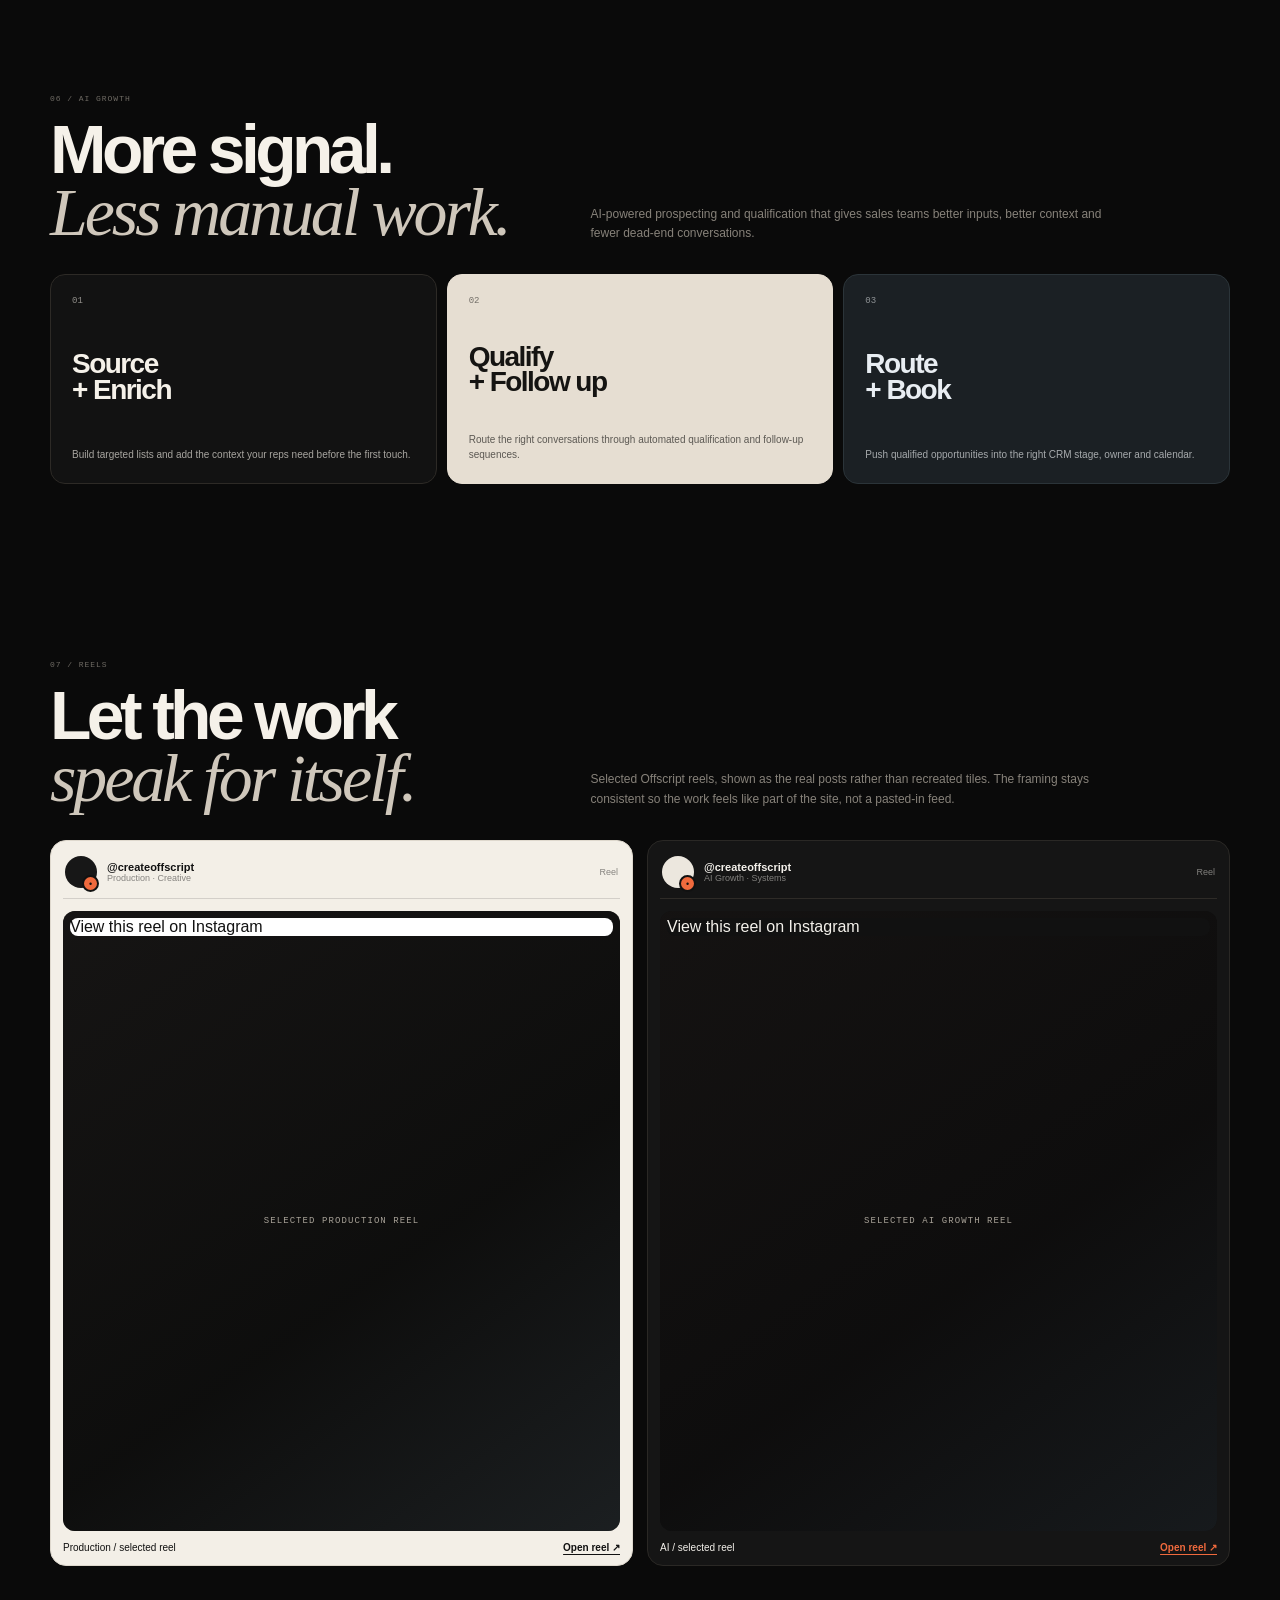
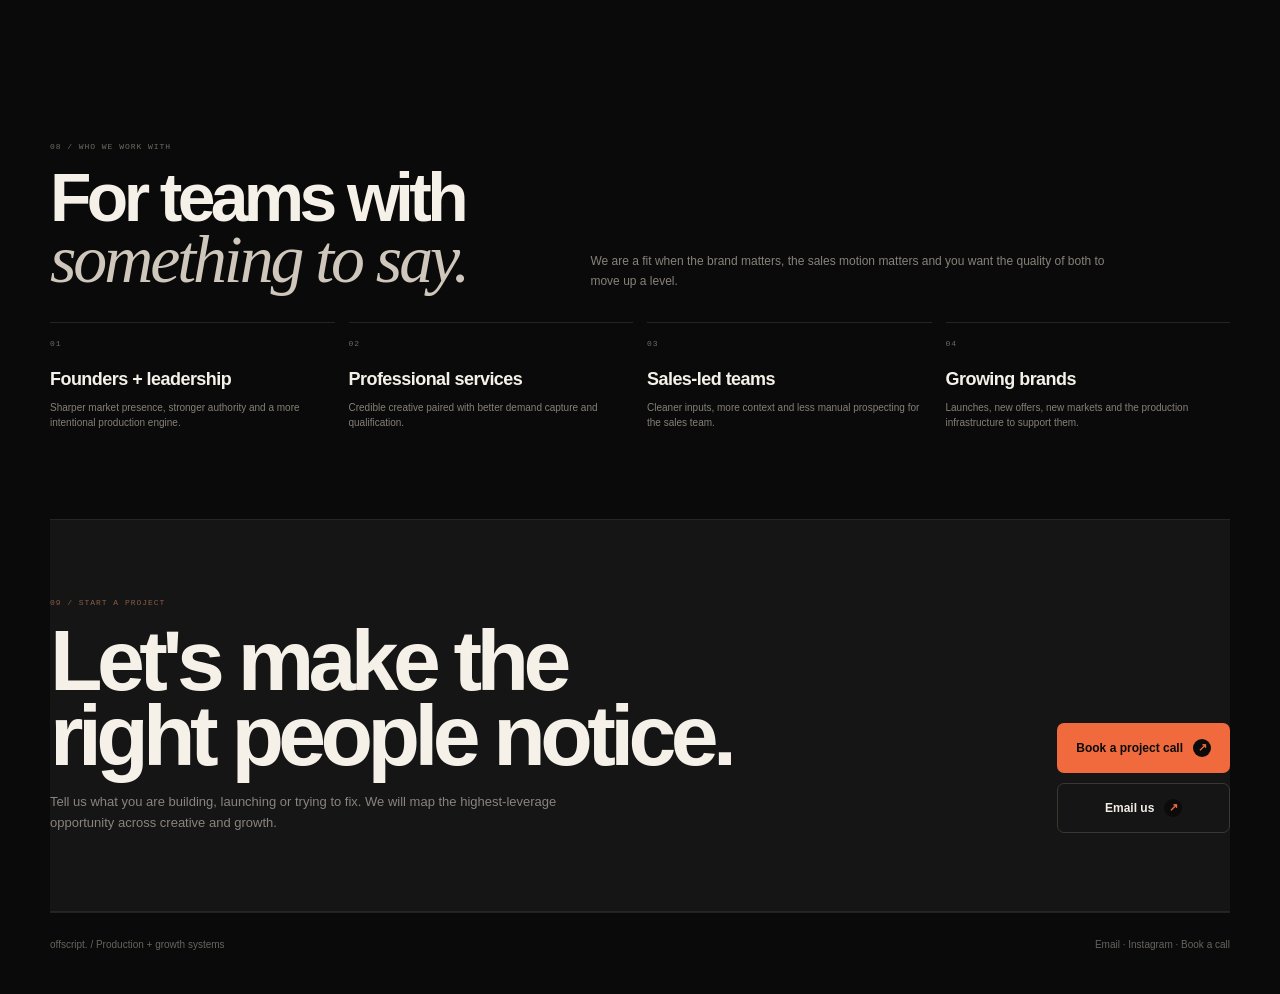
==== commit 1c0742be: "Add files via upload" ====
--- a/index.html
+++ b/index.html
@@ -1,55 +1,95 @@
-<!doctype html>
-<html lang="en">
-<head>
-<meta charset="utf-8">
-<meta name="viewport" content="width=device-width,initial-scale=1">
-<title>offscript. | Production + Growth Systems</title>
-<meta name="description" content="Offscript creates standout brand content and the growth systems behind it, from production and campaigns to lead generation, qualification and follow-up.">
+
 <style>
-:root{--ink:#0a0a0a;--paper:#f3efe6;--muted:#8b8780;--line:#292927;--lime:#d8ff3f;--coral:#ff6b52;--blue:#7ab7ff;--lav:#b6a7ff;--cream:#efe5d2;--white:#f7f5ef;--serif:Georgia,'Times New Roman',serif;--sans:Inter,'Helvetica Neue',Arial,sans-serif;--mono:'SFMono-Regular',Consolas,'Liberation Mono',monospace}
-*{box-sizing:border-box}html{scroll-behavior:smooth}body{margin:0;background:var(--ink);color:var(--white);font-family:var(--sans);-webkit-font-smoothing:antialiased}a{color:inherit;text-decoration:none}button{font:inherit}.wrap{width:min(1180px,calc(100% - 48px));margin:auto}
-.nav{height:92px;display:flex;align-items:center;justify-content:space-between;border-bottom:1px solid var(--line);position:relative;z-index:2}.brand{display:flex;align-items:center}.brand img{width:150px;height:auto;display:block;filter:invert(1);opacity:.9}.navlinks{display:flex;gap:30px;font-size:13px;color:#9a968e}.navlinks a:hover{color:#fff}.navcta{background:var(--lime);color:#101010;padding:13px 17px;border-radius:999px;font-size:12px;font-weight:800}.navcta:hover,.button:hover{transform:translateY(-1px)}
-.hero{padding:74px 0 58px}.hero-top{display:flex;justify-content:space-between;gap:40px;align-items:flex-end;margin-bottom:28px}.eyebrow{font-family:var(--mono);font-size:10px;letter-spacing:.13em;text-transform:uppercase;color:#89857d}.hero-note{max-width:300px;color:#77736c;font-size:13px;line-height:1.5;text-align:right}.hero h1{font-size:clamp(62px,10.3vw,142px);line-height:.84;letter-spacing:-.082em;font-weight:900;margin:0;max-width:1120px}.hero h1 .soft{color:#67635d}.hero h1 .accent{color:var(--lime);font-weight:800}.hero-bottom{display:grid;grid-template-columns:1.2fr auto;gap:40px;align-items:end;margin-top:42px}.hero-bottom p{margin:0;max-width:620px;color:#a09b92;font-size:15px;line-height:1.6}.button{display:inline-flex;align-items:center;justify-content:center;min-height:48px;padding:0 20px;border-radius:999px;background:var(--lime);color:#111;font-size:13px;font-weight:800;transition:.2s ease}.button.dark{background:#151515;color:#fff;border:1px solid #353532}.button.coral{background:var(--coral)}
-.color-rail{display:grid;grid-template-columns:1.4fr .85fr .75fr;gap:8px;margin-top:18px}.rail{height:15px;border-radius:999px}.rail.lime{background:var(--lime)}.rail.coral{background:var(--coral)}.rail.blue{background:var(--blue)}
-.ticker{border-top:1px solid var(--line);border-bottom:1px solid var(--line);display:flex;gap:34px;padding:15px 0;color:#817d74;font-family:var(--mono);font-size:9px;letter-spacing:.11em;text-transform:uppercase;overflow:hidden;white-space:nowrap}.ticker span:after{content:'•';margin-left:34px;color:var(--lime)}
-.section{padding:88px 0}.section.dark{padding-top:40px}.section-head{display:grid;grid-template-columns:.85fr 1.15fr;gap:54px;align-items:end;margin-bottom:30px}.section-num{font-family:var(--mono);font-size:10px;color:#78736c;letter-spacing:.11em;text-transform:uppercase;margin-bottom:17px}.section h2{font-size:clamp(44px,6vw,82px);line-height:.9;letter-spacing:-.07em;font-weight:800;margin:0}.section h2 em{font-family:var(--serif);font-style:italic;font-weight:400;color:var(--cream);letter-spacing:-.05em}.section-intro{font-size:14px;line-height:1.6;color:#8d8981;max-width:540px}
-.service-grid{display:grid;grid-template-columns:1fr 1fr;gap:12px}.service{min-height:410px;border-radius:24px;padding:26px;display:flex;flex-direction:column;justify-content:space-between;overflow:hidden;position:relative}.service.prod{background:var(--coral);color:#111}.service.ai{background:var(--blue);color:#111}.service-top{display:flex;justify-content:space-between;align-items:flex-start;position:relative;z-index:1}.service-label{font-family:var(--mono);font-size:10px;text-transform:uppercase;letter-spacing:.11em;opacity:.7}.service-num{font-family:var(--mono);font-size:10px;opacity:.7}.service h3{font-size:clamp(44px,5vw,68px);line-height:.86;letter-spacing:-.075em;margin:0 0 12px;font-weight:900;position:relative;z-index:1}.service p{font-size:14px;line-height:1.5;max-width:500px;margin:0;position:relative;z-index:1}.service-art{position:absolute;right:-22px;top:72px;width:240px;height:240px;opacity:.95}.service-art .ring{fill:none;stroke:#111;stroke-width:24}.service-art .bar{fill:#111}.service.ai .service-art{transform:rotate(17deg)}
-.feature-band{background:var(--paper);color:#121212;padding:95px max(24px,calc((100vw - 1180px)/2));margin-left:calc((100vw - min(1180px,calc(100% - 48px)))/-2);margin-right:calc((100vw - min(1180px,calc(100% - 48px)))/-2)}.feature-band .section-num{color:#77716a}.feature-band h2{max-width:900px}.feature-grid{display:grid;grid-template-columns:1fr .72fr;gap:60px;align-items:end}.feature-copy{max-width:650px;font-size:20px;line-height:1.35}.feature-copy strong{font-weight:600}.feature-side{font-size:12px;line-height:1.55;color:#615d56}
-.work-grid{display:grid;grid-template-columns:1.05fr .95fr;gap:12px}.project{min-height:520px;border-radius:22px;overflow:hidden;position:relative;padding:25px;display:flex;align-items:flex-end}.project.one{background:linear-gradient(135deg,#ff8b6f 0 38%,#fc4e39 38% 58%,#161616 58%)}.project.two{background:linear-gradient(145deg,#7ab7ff 0 35%,#7a64e8 35% 68%,#141414 68%)}.project.three{background:linear-gradient(130deg,#d8ff3f 0 45%,#1d1d1a 45% 100%)}.project.four{background:linear-gradient(140deg,#efe5d2 0 42%,#b6a7ff 42% 69%,#121212 69%)}.project:before,.project:after{content:'';position:absolute;border:1px solid rgba(255,255,255,.25);border-radius:50%}.project:before{width:280px;height:280px;right:-80px;top:-70px}.project:after{width:160px;height:160px;right:15%;bottom:20%}.project.two:before{border-radius:24px;width:220px;height:220px;transform:rotate(22deg);background:rgba(0,0,0,.13)}.project.three:before{border-radius:0;width:190px;height:190px;right:18%;top:15%;background:#111}.project.four:before{border-radius:18px;width:260px;height:150px;right:8%;top:19%;background:#111}.project-label{font-family:var(--mono);font-size:9px;letter-spacing:.1em;text-transform:uppercase;margin-bottom:9px;opacity:.75}.project h3{margin:0;font-size:clamp(32px,4.1vw,58px);line-height:.88;letter-spacing:-.06em;max-width:520px}.work-caption{position:absolute;top:24px;left:25px;color:rgba(0,0,0,.72);font-family:var(--mono);font-size:9px;letter-spacing:.1em;text-transform:uppercase}.dark-caption{color:#b8b3aa}
-.work-index{margin-top:12px;border-top:1px solid var(--line)}.work-row{display:grid;grid-template-columns:58px 1fr 210px 112px;gap:16px;align-items:center;padding:18px 0;border-bottom:1px solid var(--line)}.work-index span{font-family:var(--mono);font-size:10px;color:#69655d}.work-name{font-size:25px;letter-spacing:-.045em}.work-meta{font-family:var(--mono);font-size:9px;color:#77736d;text-transform:uppercase;letter-spacing:.09em}.outline-btn{border:1px solid #48453f;background:transparent;color:#eee;border-radius:999px;min-height:40px;padding:0 14px;font-size:11px;font-weight:700}.outline-btn:hover{background:#fff;color:#111}
-.systems{display:grid;grid-template-columns:repeat(3,1fr);gap:10px}.system{border:1px solid var(--line);border-radius:20px;padding:22px;min-height:230px;display:flex;flex-direction:column;justify-content:space-between}.system:nth-child(1){background:#121212}.system:nth-child(2){background:#d8ff3f;color:#111;border-color:#d8ff3f}.system:nth-child(3){background:#b6a7ff;color:#111;border-color:#b6a7ff}.system .n{font-family:var(--mono);font-size:10px;opacity:.6}.system h3{font-size:31px;line-height:.9;letter-spacing:-.055em;margin:0}.system p{font-size:12px;line-height:1.45;opacity:.68;margin:0}
-.process-band{background:#151514;border-radius:28px;padding:26px;margin-top:16px}.process-grid{display:grid;grid-template-columns:repeat(4,1fr);gap:8px}.step{border:1px solid #2d2c29;border-radius:18px;padding:18px;min-height:190px;background:#101010}.step:nth-child(2){background:var(--cream);color:#111;border-color:var(--cream)}.step:nth-child(3){background:var(--blue);color:#111;border-color:var(--blue)}.step:nth-child(4){background:var(--coral);color:#111;border-color:var(--coral)}.step b{font-family:var(--mono);font-size:10px;opacity:.6}.step h3{font-size:29px;line-height:.9;letter-spacing:-.055em;margin:44px 0 10px}.step p{font-size:11px;line-height:1.45;opacity:.68;margin:0}
-.social-wrap{display:grid;grid-template-columns:1fr 1fr;gap:14px}.social-card{background:#f5f2eb;border-radius:22px;color:#111;padding:18px;min-height:610px}.social-card.alt{background:#d8ff3f}.social-head{display:flex;align-items:center;justify-content:space-between;padding-bottom:14px;border-bottom:1px solid rgba(17,17,17,.16)}.social-left{display:flex;gap:11px;align-items:center}.avatar{width:38px;height:38px;border-radius:50%;background:#111}.social-handle{font-size:12px;font-weight:800}.social-meta{font-size:10px;opacity:.55}.ig-grid{display:grid;grid-template-columns:repeat(2,1fr);gap:8px;margin-top:10px}.ig-cell{aspect-ratio:1;border-radius:8px;overflow:hidden;position:relative}.ig-cell.a{background:linear-gradient(145deg,#ff6b52,#f5c0a8)}.ig-cell.b{background:linear-gradient(145deg,#111 0 40%,#ffcf4d 40%)}.ig-cell.c{background:linear-gradient(145deg,#7ab7ff,#b6a7ff)}.ig-cell.d{background:linear-gradient(145deg,#111 0 52%,#d8ff3f 52%)}.ig-cell:after{content:'';position:absolute;inset:16%;border:2px solid rgba(255,255,255,.65);border-radius:50%}.social-foot{display:flex;justify-content:space-between;gap:10px;align-items:center;margin-top:14px;font-size:11px}.social-foot a{font-weight:800;text-decoration:underline;text-underline-offset:3px}
-.fit{display:grid;grid-template-columns:1fr 1fr;gap:12px}.fit-card{padding:26px;border-radius:22px;min-height:270px;background:#111;border:1px solid var(--line)}.fit-card:nth-child(2){background:var(--paper);color:#111;border-color:var(--paper)}.fit-card:nth-child(3){background:var(--coral);color:#111;border-color:var(--coral)}.fit-card:nth-child(4){background:var(--blue);color:#111;border-color:var(--blue)}.fit-card .section-num{color:inherit;opacity:.55}.fit-card h3{font-size:34px;line-height:.92;letter-spacing:-.06em;margin:58px 0 9px}.fit-card p{font-size:12px;line-height:1.45;max-width:410px;opacity:.7;margin:0}
-.cta{padding:100px 0 90px;border-top:1px solid var(--line)}.cta-box{background:var(--lime);color:#111;border-radius:28px;padding:35px 36px 38px;display:grid;grid-template-columns:1fr auto;gap:35px;align-items:end}.cta-box h2{font-size:clamp(58px,8.3vw,120px);line-height:.82;letter-spacing:-.08em;margin:0;max-width:780px}.cta-box p{font-size:13px;line-height:1.5;max-width:420px;margin:24px 0 0}.cta-actions{display:flex;gap:8px}.cta-actions .button{background:#111;color:#fff}.footer{border-top:1px solid var(--line);padding:19px 0 34px;display:flex;justify-content:space-between;gap:14px;color:#66625b;font-family:var(--mono);font-size:9px;letter-spacing:.08em;text-transform:uppercase}.footer a:hover{color:#fff}
-@media(max-width:900px){.hero-top,.hero-bottom,.section-head,.feature-grid,.cta-box{grid-template-columns:1fr;display:grid}.hero-note{text-align:left}.service-grid,.work-grid,.systems,.social-wrap,.fit{grid-template-columns:1fr}.process-grid{grid-template-columns:1fr 1fr}.work-row{grid-template-columns:42px 1fr auto}.work-meta{display:none}.cta-actions{justify-content:flex-start}.color-rail{grid-template-columns:1fr 1fr 1fr}}
-@media(max-width:640px){.wrap{width:calc(100% - 28px)}.nav{height:76px}.brand img{width:125px}.navlinks{display:none}.hero{padding-top:48px}.hero h1{font-size:17vw}.hero-bottom{gap:20px}.hero-bottom p{font-size:14px}.ticker{gap:22px}.ticker span:after{margin-left:22px}.section{padding:65px 0}.service{min-height:330px}.service-art{width:170px;height:170px;top:90px}.project{min-height:390px}.process-grid{grid-template-columns:1fr}.social-card{min-height:470px}.cta-box{padding:26px}.cta-box h2{font-size:18vw}.footer{display:block}.footer div+div{margin-top:9px}}
+:root{--ink:#0b0b0b;--paper:#f1ede4;--soft:#dcd6cc;--muted:#92908a;--line:#282724;--lime:#cfe84b;--blue:#6e91c9;--orange:#c87b5d;--white:#f4f1eb;--serif:Georgia,'Times New Roman',serif;--sans:Inter,'Helvetica Neue',Arial,sans-serif;--mono:'SFMono-Regular',Consolas,'Liberation Mono',monospace}
+*{box-sizing:border-box}html{scroll-behavior:smooth}body{margin:0;background:var(--ink);color:var(--white);font-family:var(--sans);-webkit-font-smoothing:antialiased}a{color:inherit;text-decoration:none}button{font:inherit}.wrap{width:min(1160px,calc(100% - 56px));margin:auto}
+.nav{height:88px;display:flex;align-items:center;justify-content:space-between;border-bottom:1px solid var(--line);position:relative;z-index:2}.brand{display:flex;align-items:center}.brand img{width:132px;height:auto;display:block;filter:invert(1);opacity:.78}.navlinks{display:flex;gap:34px;font-size:12px;color:#97938b}.navlinks a{transition:color .2s ease}.navlinks a:hover{color:#fff}.navcta{background:var(--orange);color:#111;padding:12px 16px;border-radius:999px;font-size:12px;font-weight:800;letter-spacing:-.01em;transition:transform .2s ease}.navcta:hover{transform:translateY(-1px)}
+.hero{padding:76px 0 58px}.hero-top{display:flex;justify-content:space-between;gap:44px;align-items:flex-end;margin-bottom:30px}.eyebrow{font-family:var(--mono);font-size:9px;letter-spacing:.14em;text-transform:uppercase;color:#817c74}.hero-note{max-width:320px;color:#8d8982;font-size:12px;line-height:1.55;text-align:right}.hero h1{font-size:clamp(60px,10vw,138px);line-height:.85;letter-spacing:-.088em;font-weight:800;margin:0;max-width:1120px}.hero h1 .soft{color:#8b8780;font-weight:700}.hero h1 .accent{color:var(--orange);font-weight:800}.hero-bottom{display:grid;grid-template-columns:1fr auto;gap:42px;align-items:end;margin-top:34px}.hero-bottom p{margin:0;max-width:610px;color:#aaa69e;font-size:13px;line-height:1.65}.hero-bottom strong{color:#d8d3cb;font-weight:500}.button{display:inline-flex;align-items:center;justify-content:center;gap:10px;min-height:50px;padding:0 20px;border-radius:999px;background:var(--orange);color:#121212;font-size:13px;font-weight:800;transition:transform .2s ease,background .2s ease}.button:hover{transform:translateY(-1px)}.button .arrow{display:inline-flex;align-items:center;justify-content:center;width:18px;height:18px;border-radius:50%;background:#111;color:var(--orange);font-size:11px}.button.dark{background:#171717;color:#f6f2ea;border:1px solid #36332f}.button.coral{background:var(--orange)}
+.color-rail{display:flex;gap:8px;margin-top:20px;align-items:center}.rail{height:7px;border-radius:999px}.rail.lime{background:var(--orange);width:52%}.rail.coral{background:var(--orange);width:23%}.rail.blue{background:var(--blue);width:17%}
+.ticker{border-top:1px solid var(--line);border-bottom:1px solid var(--line);display:flex;gap:28px;padding:14px 0;color:#7f7a72;font-family:var(--mono);font-size:9px;letter-spacing:.11em;text-transform:uppercase;overflow:hidden;white-space:nowrap}.ticker span:after{content:'•';margin-left:28px;color:#625f58}
+.section{padding:92px 0}.section.dark{padding-top:40px}.section-head{display:grid;grid-template-columns:.86fr 1.14fr;gap:50px;align-items:end;margin-bottom:32px}.section-num{font-family:var(--mono);font-size:9px;color:#77736c;letter-spacing:.12em;text-transform:uppercase;margin-bottom:16px}.section h2{font-size:clamp(42px,5.7vw,76px);line-height:.92;letter-spacing:-.065em;font-weight:800;margin:0}.section h2 em{font-family:var(--serif);font-style:italic;font-weight:400;color:#d4cdc1;letter-spacing:-.045em}.section-intro{font-size:13px;line-height:1.62;color:#8c8880;max-width:530px}
+.service-grid{display:grid;grid-template-columns:1fr 1fr;gap:12px}.service{min-height:420px;border-radius:22px;padding:24px;display:flex;flex-direction:column;justify-content:space-between;overflow:hidden;position:relative;border:1px solid #2b2925}.service.prod{background:#141414;color:#f5f1e9}.service.ai{background:var(--paper);color:#111;border-color:transparent}.service-top{display:flex;justify-content:space-between;align-items:flex-start;position:relative;z-index:1}.service-label{font-family:var(--mono);font-size:9px;text-transform:uppercase;letter-spacing:.12em;opacity:.62}.service-num{font-family:var(--mono);font-size:9px;opacity:.45}.service h3{font-size:clamp(38px,4.6vw,62px);line-height:.88;letter-spacing:-.07em;margin:0 0 14px;font-weight:800;position:relative;z-index:1;max-width:620px}.service p{font-size:13px;line-height:1.55;max-width:510px;margin:0;position:relative;z-index:1;color:inherit;opacity:.72}.service.ai p{color:#25231f}.service-art{position:absolute;right:-18px;top:76px;width:235px;height:235px;opacity:.72}.service.prod .service-art{color:#5f6559}.service.ai .service-art{color:#877f70;transform:rotate(13deg)}
+.service.prod:after,.service.ai:after{content:'';position:absolute;left:24px;right:24px;bottom:24px;height:2px;background:currentColor;opacity:.12}.service.prod:after{background:#f5f1e9}.service.ai:after{background:#111}
+.feature-band{background:var(--paper);color:#141311;padding:92px max(28px,calc((100vw - 1160px)/2));margin-left:calc((100vw - min(1160px,calc(100% - 56px)))/-2);margin-right:calc((100vw - min(1160px,calc(100% - 56px)))/-2);position:relative;overflow:hidden}.feature-band:before{content:'';position:absolute;right:8%;top:24%;width:260px;height:260px;border:1px solid rgba(20,19,17,.14);border-radius:50%}.feature-band:after{content:'';position:absolute;right:12%;top:31%;width:110px;height:110px;background:var(--orange);border-radius:18px;transform:rotate(17deg);opacity:.9}.feature-band .section-num{color:#757069}.feature-band h2{max-width:900px;position:relative;z-index:1}.feature-grid{display:grid;grid-template-columns:1fr .65fr;gap:70px;align-items:end;position:relative;z-index:1}.feature-copy{max-width:620px;font-size:17px;line-height:1.42;margin-top:22px}.feature-copy strong{font-weight:600}.feature-side{font-size:11px;line-height:1.6;color:#5e5a53}
+.work-grid{display:grid;grid-template-columns:1.02fr .98fr;gap:12px}.project{min-height:500px;border-radius:21px;overflow:hidden;position:relative;padding:24px;display:flex;align-items:flex-end;border:1px solid #2e2b27;background:#161616}.project.one{background:linear-gradient(145deg,#2a2a28 0 44%,#101010 44% 100%)}.project.two{background:linear-gradient(145deg,#20252a 0 48%,#111 48% 100%)}.project.three{background:linear-gradient(145deg,#ded8cc 0 51%,#181715 51% 100%);color:#111}.project.four{background:linear-gradient(145deg,#25251f 0 48%,#101010 48% 100%)}.project:before{content:'';position:absolute;inset:11%;border:1px solid rgba(255,255,255,.12);border-radius:50%}.project:after{content:'';position:absolute;width:230px;height:145px;right:12%;top:17%;border:1px solid rgba(255,255,255,.14);transform:rotate(-8deg)}.project.two:after{width:175px;height:175px;border-radius:22px;transform:rotate(16deg);background:rgba(110,145,201,.18);border-color:rgba(110,145,201,.35)}.project.three:after{background:rgba(207,232,75,.75);border-color:transparent}.project.four:after{background:rgba(200,123,93,.22);border-color:rgba(200,123,93,.42)}.project-label{font-family:var(--mono);font-size:9px;letter-spacing:.1em;text-transform:uppercase;margin-bottom:9px;opacity:.64;position:relative;z-index:1}.project h3{margin:0;font-size:clamp(30px,3.8vw,54px);line-height:.9;letter-spacing:-.055em;max-width:500px;position:relative;z-index:1}.work-caption{position:absolute;top:22px;left:24px;color:#8b877f;font-family:var(--mono);font-size:9px;letter-spacing:.1em;text-transform:uppercase;z-index:1}.project.three .work-caption{color:#3d3a34}
+.work-index{margin-top:12px;border-top:1px solid var(--line)}.work-row{display:grid;grid-template-columns:44px 1fr 185px 118px;gap:16px;align-items:center;padding:18px 0;border-bottom:1px solid var(--line)}.work-index span{font-family:var(--mono);font-size:9px;color:#66625b}.work-name{font-size:20px;letter-spacing:-.035em}.work-meta{font-family:var(--mono);font-size:8px;color:#77736d;text-transform:uppercase;letter-spacing:.09em}.outline-btn{border:1px solid #49463f;background:#151515;color:#f3efe7;border-radius:999px;min-height:41px;padding:0 14px;font-size:11px;font-weight:700;transition:.2s ease}.outline-btn:hover{background:var(--orange);border-color:var(--orange);color:#111}
+.systems{display:grid;grid-template-columns:repeat(3,1fr);gap:10px}.system{border:1px solid #2d2a26;border-radius:18px;padding:21px;min-height:230px;display:flex;flex-direction:column;justify-content:space-between;background:#121212}.system:nth-child(2){background:#ded9ce;color:#151412;border-color:#ded9ce}.system:nth-child(3){background:#1d242b;color:#edf0f2;border-color:#303841}.system .n{font-family:var(--mono);font-size:9px;opacity:.55}.system h3{font-size:30px;line-height:.9;letter-spacing:-.055em;margin:0}.system p{font-size:11px;line-height:1.52;opacity:.66;margin:0}.system:nth-child(3) h3{color:#e8edf2}.process-band{background:#141414;border-radius:24px;padding:20px;border:1px solid #26231f}.process-grid{display:grid;grid-template-columns:repeat(4,1fr);gap:8px}.step{border:1px solid #2b2925;border-radius:16px;padding:17px;min-height:184px;background:#101010}.step:nth-child(2){background:var(--paper);color:#111}.step:nth-child(3){background:#1b2228;color:#eef1f3;border-color:#313940}.step:nth-child(4){background:var(--orange);color:#111;border-color:var(--orange)}.step b{font-family:var(--mono);font-size:9px;opacity:.55}.step h3{font-size:28px;line-height:.9;letter-spacing:-.055em;margin:44px 0 10px}.step p{font-size:10px;line-height:1.48;opacity:.66;margin:0}
+/* Social / reel previews: neutral chrome, image-led, aligned 9:16 frames */
+.social-wrap{display:grid;grid-template-columns:1fr 1fr;gap:14px}.social-card{background:#f3efe7;border-radius:20px;color:#111;padding:14px;min-height:0;border:1px solid #ded8cd}.social-card.alt{background:#171717;color:#f5f2eb;border-color:#292724}.social-head{display:flex;align-items:center;justify-content:space-between;padding:3px 2px 12px;border-bottom:1px solid rgba(17,17,17,.14)}.social-card.alt .social-head{border-color:#2e2b27}.social-left{display:flex;gap:10px;align-items:center}.avatar{width:34px;height:34px;border-radius:50%;background:#151515;position:relative}.avatar:after{content:'•';position:absolute;right:-2px;bottom:-4px;width:13px;height:13px;border-radius:50%;background:var(--orange);color:#111;font-size:9px;display:flex;align-items:center;justify-content:center;border:2px solid currentColor}.social-handle{font-size:11px;font-weight:800}.social-meta{font-size:9px;opacity:.48}.reel-frame{margin-top:14px;aspect-ratio:9/14.5;border-radius:12px;overflow:hidden;position:relative;background:#0f0f0f;box-shadow:inset 0 0 0 1px rgba(255,255,255,.05)}.reel-frame:before{content:'';position:absolute;inset:0;background:linear-gradient(180deg,rgba(0,0,0,.06),rgba(0,0,0,.2)),radial-gradient(circle at 58% 32%,rgba(207,232,75,.16),transparent 30%),linear-gradient(145deg,#242321,#111 52%,#242a2e);}.social-card:first-child .reel-frame:after{content:'OFFSCRIPT\A PRODUCTION / REEL';white-space:pre;position:absolute;left:18px;bottom:18px;font-family:var(--mono);font-size:10px;line-height:1.45;letter-spacing:.09em;color:#f2eee7}.social-card.alt .reel-frame:before{background:linear-gradient(160deg,#1c1b18,#111 48%,#192027),radial-gradient(circle at 35% 24%,rgba(110,145,201,.24),transparent 34%)}.social-card.alt .reel-frame:after{content:'OFFSCRIPT\A AI GROWTH / REEL';white-space:pre;position:absolute;left:18px;bottom:18px;font-family:var(--mono);font-size:10px;line-height:1.45;letter-spacing:.09em;color:#f2eee7}.play{position:absolute;left:50%;top:50%;transform:translate(-50%,-50%);width:52px;height:52px;border-radius:50%;background:rgba(244,241,235,.92);color:#111;display:flex;align-items:center;justify-content:center;font-size:17px;z-index:2}.reel-tag{position:absolute;right:14px;top:14px;z-index:2;border:1px solid rgba(255,255,255,.32);border-radius:999px;padding:5px 8px;font-family:var(--mono);font-size:8px;letter-spacing:.08em;color:#fff;background:rgba(0,0,0,.18)}.social-foot{display:flex;justify-content:space-between;gap:10px;align-items:center;margin-top:12px;font-size:10px}.social-foot a{font-weight:800;text-decoration:underline;text-underline-offset:3px}.social-card.alt .social-foot a{color:var(--orange)}
+.fit{display:grid;grid-template-columns:repeat(4,1fr);gap:10px}.fit-card{border-top:1px solid var(--line);padding-top:18px}.fit-card .section-num{margin-bottom:22px}.fit-card h3{font-size:19px;line-height:1;letter-spacing:-.03em;margin:0 0 12px}.fit-card p{font-size:11px;color:#858078;line-height:1.55;margin:0}.cta{background:var(--orange);color:#111;padding:76px 0}.cta-box{display:grid;grid-template-columns:1fr auto;gap:50px;align-items:end}.cta .section-num{color:#555a2b}.cta-box h2{font-size:clamp(52px,7vw,92px);line-height:.87;letter-spacing:-.065em;margin:0;max-width:780px}.cta-box p{max-width:540px;font-size:13px;line-height:1.55;color:#3e4122;margin:20px 0 0}.cta-actions{display:flex;gap:10px;flex-direction:column;align-items:stretch}.cta .button{background:#111;color:var(--orange)}.cta .button .arrow{background:var(--orange);color:#111}.cta .button.email{background:transparent;color:#111;border:1px solid rgba(17,17,17,.28)}.footer{padding:28px 0 44px;display:flex;justify-content:space-between;gap:30px;color:#6f6b64;font-size:10px;border-top:1px solid rgba(255,255,255,.06)}.footer a:hover{color:#fff}
+@media(max-width:900px){.hero-top,.hero-bottom,.section-head,.feature-grid,.cta-box{grid-template-columns:1fr;display:grid}.hero-note{text-align:left}.service-grid,.work-grid,.systems,.social-wrap,.fit{grid-template-columns:1fr}.process-grid{grid-template-columns:1fr 1fr}.work-row{grid-template-columns:36px 1fr auto}.work-meta{display:none}.cta-actions{align-items:flex-start;flex-direction:row}.color-rail{gap:6px}.brand img{width:126px}}
+@media(max-width:640px){.wrap{width:calc(100% - 28px)}.nav{height:76px}.brand img{width:116px}.navlinks{display:none}.hero{padding-top:50px}.hero h1{font-size:16.6vw;line-height:.86}.hero-bottom{gap:22px}.hero-bottom p{font-size:13px}.ticker{gap:20px}.ticker span:after{margin-left:20px}.section{padding:68px 0}.service{min-height:345px}.service-art{width:165px;height:165px;top:88px}.project{min-height:370px}.process-grid{grid-template-columns:1fr}.social-card{padding:11px}.reel-frame{aspect-ratio:9/14}.cta-box{padding:0}.cta-actions{align-items:stretch;flex-direction:column}.footer{display:block}.footer div+div{margin-top:9px}}
+
+/* Final art-direction pass: restrained color, stronger visual language, quieter B2B polish */
+:root{--lime:#cfe84b;--rust:#a96750;--steel:#5e748d;--paper:#f0ece3}
+.nav{height:94px}.brand img{width:138px;opacity:.84;filter:invert(1) contrast(1.08)}.navlinks{font-size:11px}.navcta{padding:13px 18px;letter-spacing:.01em}
+.hero{padding-top:66px}.hero-top{margin-bottom:25px}.hero h1{font-weight:800;letter-spacing:-.082em}.hero h1 .soft{color:#87827a}.hero h1 .accent{color:#cfe84b}.hero-note{font-size:12px}.hero-bottom{margin-top:32px}.hero-bottom p{font-size:13px;max-width:560px}.color-rail{justify-content:flex-end;margin-top:23px;height:10px}.rail{height:5px;max-width:54px!important;width:54px!important}.rail.lime{background:var(--orange)}.rail.coral{background:var(--rust)}.rail.blue{background:var(--steel)}
+.service-grid{gap:14px}.service{min-height:430px;border-radius:18px;padding:26px}.service.prod{background:var(--paper);color:#171614;border-color:#e4ddd1}.service.ai{background:#151515;color:#f3efe7;border-color:#282621}.service h3{font-size:clamp(40px,4.7vw,62px)}.service p{font-size:12.5px;max-width:470px;opacity:.72}.service.prod p{color:#34312b}.service.ai p{color:#ded8cf}.service.prod:after{background:#111}.service.ai:after{background:#f4f0e7}.service-art{opacity:.46;right:18px;top:76px;width:210px;height:210px}.service.prod .service-art{color:#8d867b}.service.ai .service-art{color:#9aa9b7}
+/* Replace generic block illustrations with more editorial, image-like work cards */
+.work-grid{gap:14px}.project{min-height:500px;border-radius:18px;padding:24px;border-color:#2b2925}.project.one{background:linear-gradient(135deg,#171715 0 15%,#827d72 15% 22%,#292824 22% 58%,#0e0e0d 58%)}.project.two{background:linear-gradient(135deg,#111 0 18%,#27323a 18% 56%,#151718 56%)}.project.three{background:linear-gradient(135deg,#d7d0c5 0 13%,#8d887f 13% 19%,#23221e 19% 72%,#121210 72%);color:#111}.project.four{background:linear-gradient(135deg,#141414 0 32%,#2a322d 32% 67%,#0e0e0e 67%)}.project:before{inset:9%;border-radius:0;border-width:1px;transform:skewX(-8deg);opacity:.45}.project:after{width:300px;height:180px;right:10%;top:18%;background:linear-gradient(145deg,rgba(207,232,75,.15),rgba(207,232,75,.02));border:1px solid rgba(207,232,75,.25);transform:rotate(-4deg)}.project.two:after{background:linear-gradient(145deg,rgba(94,116,141,.30),rgba(94,116,141,.02));border-color:rgba(94,116,141,.35)}.project.three:after{background:linear-gradient(145deg,rgba(169,103,80,.55),rgba(169,103,80,.04));border-color:rgba(169,103,80,.35)}.project.four:after{background:linear-gradient(145deg,rgba(207,232,75,.10),rgba(255,255,255,.02));border-color:rgba(255,255,255,.16)}
+.project:before{box-shadow:220px 120px 0 -100px rgba(255,255,255,.11),-120px -90px 0 -80px rgba(255,255,255,.08)}.project h3{font-size:clamp(31px,3.6vw,52px)}
+.work-index{margin-top:14px}.work-row{padding:16px 0;grid-template-columns:42px 1fr 170px 120px}.work-name{font-size:19px}.outline-btn{min-height:42px;font-size:11px}.outline-btn:hover{background:var(--orange);color:#111;border-color:var(--orange)}
+.systems{gap:12px}.system{min-height:218px;border-radius:16px;background:#121212}.system:nth-child(2){background:#e5dfd4;border-color:#e5dfd4}.system:nth-child(3){background:#1b2126;border-color:#2d363d}.system h3{font-size:29px}.system p{font-size:10.5px}.process-band{border-radius:20px}.step{border-radius:14px}.step:nth-child(3){background:#222b31}.step:nth-child(4){background:var(--orange)}
+/* Real Instagram reels with consistent presentation. The embed itself stays untouched; the wrapper handles alignment. */
+.social-wrap{display:grid;grid-template-columns:1fr 1fr;gap:14px;align-items:start}.social-card{background:#f3efe7;border:1px solid #ded8cd;border-radius:18px;padding:12px}.social-card.alt{background:#151515;border-color:#2b2824;color:#f4f1eb}.social-head{padding:3px 2px 11px}.social-card .avatar{background:#171717}.social-card.alt .avatar{background:#ece7de}.reel-shell{margin-top:12px;position:relative;background:#0f0f0f;border-radius:12px;min-height:620px;display:flex;align-items:flex-start;justify-content:center;overflow:hidden;padding:8px}.reel-shell:before{content:'';position:absolute;inset:0;background:linear-gradient(145deg,#201f1c,#111 56%,#252b2e);opacity:.55;pointer-events:none}.reel-shell.alt:before{background:linear-gradient(145deg,#1b1b18,#0d0d0c 58%,#1b2227)}.instagram-media{position:relative!important;z-index:1;min-width:100%!important;max-width:100%!important;width:100%!important;margin:0!important;background:#111!important;border-radius:8px!important}.social-card:not(.alt) .instagram-media{background:#fff!important}.social-fallback{position:absolute;inset:0;display:flex;align-items:center;justify-content:center;z-index:0;color:#a8a298;font-family:var(--mono);font-size:9px;letter-spacing:.12em;text-transform:uppercase}.reel-shell.loaded .social-fallback{display:none}.social-foot{font-size:10px;margin-top:11px}.social-foot a{color:inherit}.social-card.alt .social-foot a{color:var(--orange)}
+.fit{gap:16px}.fit-card{padding-top:16px}.fit-card h3{font-size:18px}.fit-card p{font-size:10.5px}.cta{padding:74px 0}.cta-box h2{font-weight:800}.footer{padding-top:26px}
+@media(max-width:900px){.brand img{width:126px}.social-wrap{grid-template-columns:1fr}.reel-shell{min-height:540px}}
+@media(max-width:640px){.wrap{width:calc(100% - 28px)}.nav{height:76px}.brand img{width:112px}.hero{padding-top:48px}.hero-bottom{margin-top:26px}.hero h1{font-size:16.3vw}.hero-note{max-width:100%}.color-rail{justify-content:flex-start}.service{min-height:355px}.project{min-height:380px}.work-row{grid-template-columns:32px 1fr auto}.outline-btn{padding:0 11px}.reel-shell{min-height:470px}}
+</style>
+
+
+<style>
+.services-head{align-items:end;margin-bottom:38px}.services-intro{max-width:480px}.intro-kicker{display:inline-block;color:#c7c0b7;font-size:11px;letter-spacing:.02em;margin-bottom:7px}.service-grid-refined{gap:14px}.service-refined{min-height:610px;padding:0;border-radius:18px;display:grid;grid-template-rows:58% 42%;overflow:hidden}.service-refined.prod{background:#131313;border-color:#2b2926}.service-refined.ai{background:#e9e2d7;color:#111;border-color:#e9e2d7}.service-visual{position:relative;overflow:hidden;padding:20px 22px}.prod-visual{background:linear-gradient(140deg,#1c1a18 0%,#34302b 54%,#111 54%,#111 100%);color:#f4efe7}.ai-visual{background:linear-gradient(145deg,#d8d0c4 0%,#ece6dc 58%,#171717 58%,#171717 100%);color:#111}.visual-topline{position:relative;z-index:3;display:flex;justify-content:space-between;gap:20px;font-family:var(--mono);font-size:8px;text-transform:uppercase;letter-spacing:.09em;opacity:.65}.film-strip{position:absolute;left:22px;right:22px;top:78px;height:150px;display:grid;grid-template-columns:1.1fr 1fr .72fr;gap:6px;transform:rotate(-3deg)}.frame{border:1px solid rgba(255,255,255,.28);position:relative;overflow:hidden;background:#222}.frame:before{content:'';position:absolute;inset:10px;border:1px solid rgba(255,255,255,.12)}.frame-a{background:linear-gradient(145deg,#6e6259 0%,#2b2824 52%,#111 52%)}.frame-b{background:linear-gradient(145deg,#181818 0%,#5e544a 52%,#212121 52%)}.frame-c{background:linear-gradient(145deg,#c6b9aa 0%,#5c5048 45%,#191919 45%)}.film-strip:after{content:'REC   24 FPS   01:48';position:absolute;left:10px;bottom:-20px;font-family:var(--mono);font-size:7px;letter-spacing:.15em;color:#b6ada3}.prod-word{position:absolute;left:22px;bottom:38px;font-size:72px;line-height:.8;letter-spacing:-.07em;font-weight:800}.prod-word span{color:#a59b90}.visual-mark{position:absolute;right:22px;bottom:18px;font-family:var(--mono);font-size:8px;letter-spacing:.08em;line-height:1.2;opacity:.6;text-align:right}.visual-mark small{font-size:7px}.signal-grid{position:absolute;left:30px;right:30px;top:84px;height:150px;display:grid;grid-template-columns:repeat(3,1fr);gap:8px;opacity:.42}.signal-grid i{display:block;border:1px solid #242424;min-height:42px;background:rgba(255,255,255,.24)}.signal-grid i:nth-child(2),.signal-grid i:nth-child(5),.signal-grid i:nth-child(8){background:#161616}.node{position:absolute;border:1px solid #292929;background:#f1ece3;padding:7px 10px;font-family:var(--mono);font-size:8px;letter-spacing:.08em;border-radius:3px;z-index:2}.node-a{left:40px;top:122px}.node-b{left:42%;top:174px;background:#f06a3d;border-color:#f06a3d}.node-c{right:28px;top:113px}.flow{position:absolute;height:1px;background:#262626;transform-origin:left center}.f1{width:155px;left:84px;top:143px;transform:rotate(18deg)}.f2{width:132px;left:48%;top:183px;transform:rotate(-23deg)}.f3{width:92px;right:70px;top:136px;transform:rotate(145deg)}.ai-word{position:absolute;left:22px;bottom:36px;font-size:70px;line-height:.8;letter-spacing:-.07em;font-weight:800}.ai-word span{color:#f06a3d}.service-body{padding:22px 24px 24px;display:flex;flex-direction:column;justify-content:space-between}.service-body .service-top{margin-bottom:16px}.service-refined .service-copy{position:relative;z-index:2}.service-refined h3{font-size:clamp(38px,4vw,57px);margin:0 0 12px;line-height:.9;letter-spacing:-.065em}.service-refined p{font-size:12px;line-height:1.6;max-width:470px;margin:0;color:inherit;opacity:.68}.service-refined.prod p{color:#d6d0c8}.service-refined.ai p{color:#3f3a34}.service-refined.prod .service-label{color:#d5cec5}.services-foot{margin-top:14px;border-top:1px solid #2a2724;border-bottom:1px solid #2a2724;display:grid;grid-template-columns:1fr 1fr}.services-foot>div{display:grid;grid-template-columns:30px 100px 1fr;gap:10px;align-items:center;padding:13px 0;font-size:10px;color:#817c74}.services-foot>div+div{border-left:1px solid #2a2724;padding-left:18px}.services-foot strong{color:#ded8cf;font-weight:600}.foot-index{font-family:var(--mono);font-size:8px;color:#f06a3d}
+@media(max-width:900px){.service-refined{min-height:520px;grid-template-rows:54% 46%}.prod-word,.ai-word{font-size:55px}.services-foot{grid-template-columns:1fr}.services-foot>div+div{border-left:0;border-top:1px solid #2a2724;padding-left:0}.services-foot>div{grid-template-columns:25px 90px 1fr}}
+@media(max-width:640px){.service-refined{min-height:500px}.service-visual{padding:16px}.prod-word,.ai-word{font-size:44px}.film-strip{left:16px;right:16px;top:74px;height:126px}.signal-grid{left:20px;right:20px}.service-body{padding:18px}.services-foot>div{grid-template-columns:22px 80px 1fr;font-size:9px}}
 </style>
 </head>
 <body>
 <div class="wrap">
-<header class="nav"><a class="brand" href="#top"><img src="offscript_logo_white.png" alt="offscript."></a><nav class="navlinks"><a href="#services">Services</a><a href="#work">Work</a><a href="#process">Process</a><a href="#contact">Contact</a></nav><a class="navcta" href="https://calendly.com/suriavi51/new-meeting" target="_blank" rel="noopener">Start a project ↗</a></header>
+<header class="nav"><a class="brand" href="#top"><img src="offscript_logo_white.png" alt="offscript."></a><nav class="navlinks"><a href="#services">Services</a><a href="#work">Work</a><a href="#process">Process</a><a href="#contact">Contact</a></nav><a class="navcta" href="https://calendly.com/suriavi51/new-meeting" target="_blank" rel="noopener">Start a project <span class="arrow">↗</span></a></header>
 <main id="top">
-<section class="hero"><div class="hero-top"><div class="eyebrow">Production, campaigns & growth systems</div><div class="hero-note">Creative that earns attention. Systems that turn that attention into conversations.</div></div><h1>MAKE YOUR BRAND<br><span class="soft">HARD TO</span> <span class="accent">IGNORE.</span></h1><div class="hero-bottom"><p>We build the visible side of growth and the operating layer behind it. <strong>From concept-led production and campaign content to lead generation, qualification and follow-up.</strong></p><a class="button" href="https://calendly.com/suriavi51/new-meeting" target="_blank" rel="noopener">Let's build something ↗</a></div><div class="color-rail"><div class="rail lime"></div><div class="rail coral"></div><div class="rail blue"></div></div></section>
+<section class="hero"><div class="hero-top"><div class="eyebrow">Production, campaigns & growth systems</div><div class="hero-note">Creative that earns attention. Systems that turn that attention into conversations.</div></div><h1>Make your brand<br><span class="soft">hard to</span> <span class="accent">ignore.</span></h1><div class="hero-bottom"><p>We produce the work your brand needs and build the systems that help it travel further. <strong>From production and campaign content to lead generation, qualification and follow-up.</strong></p><a class="button" href="https://calendly.com/suriavi51/new-meeting" target="_blank" rel="noopener">Let's build something <span class="arrow">↗</span></a></div><div class="color-rail"><div class="rail lime"></div><div class="rail coral"></div><div class="rail blue"></div></div></section>
 <div class="ticker"><span>Production</span><span>Film</span><span>Photography</span><span>Campaigns</span><span>AI lead gen</span><span>Qualification</span><span>Follow-up</span><span>CRM</span></div>
-<section class="section" id="services"><div class="section-head"><div><div class="section-num">01 / What we do</div><h2>Two sides of the same<br><em>growth problem.</em></h2></div><div class="section-intro">Most teams either look good or run a decent pipeline. Offscript brings the creative and growth layer together so the brand, the demand and the follow-up don't feel like three different companies.</div></div><div class="service-grid"><article class="service prod"><div class="service-top"><div class="service-label">Creative production</div><div class="service-num">01</div></div><div><h3>Production that<br>carries the brand.</h3><p>Concept, creative direction, pre-production, filming, photography, editing and final delivery for brand and campaign work.</p></div><svg class="service-art" viewBox="0 0 240 240" aria-hidden="true"><circle class="ring" cx="110" cy="120" r="72"/><rect class="bar" x="133" y="46" width="28" height="148" rx="14" transform="rotate(38 133 46)"/></svg></article><article class="service ai"><div class="service-top"><div class="service-label">AI growth systems</div><div class="service-num">02</div></div><div><h3>Less chasing.<br>More conversations.</h3><p>Prospecting, enrichment, qualification, follow-up and CRM routing built around your ICP, offer and sales process.</p></div><svg class="service-art" viewBox="0 0 240 240" aria-hidden="true"><rect class="bar" x="28" y="42" width="185" height="30" rx="15"/><rect class="bar" x="65" y="94" width="135" height="30" rx="15"/><rect class="bar" x="20" y="146" width="165" height="30" rx="15"/><circle cx="196" cy="160" r="14" fill="#111"/></svg></article></div></section>
+<section class="section services-section" id="services"><div class="section-head services-head"><div><div class="section-num">01 / What we do</div><h2>Creative on one side.<br><em>Growth on the other.</em></h2></div><div class="section-intro services-intro"><span class="intro-kicker">One partner. Two connected disciplines.</span><br>We make the work your market sees, then build the systems that help the right people act on it.</div></div><div class="service-grid service-grid-refined"><article class="service service-refined prod"><div class="service-visual prod-visual"><div class="visual-topline"><span>01 / Studio production</span><span>Film · Photo · Campaign</span></div><div class="film-strip"><div class="frame frame-a"></div><div class="frame frame-b"></div><div class="frame frame-c"></div></div><div class="prod-word">MAKE<br><span>THE WORK</span></div><div class="visual-mark">OFFSCRIPT<br><small>CREATIVE / 01</small></div></div><div class="service-body"><div class="service-top"><div class="service-label">Creative production</div><div class="service-num">01</div></div><div class="service-copy"><h3>Production that<br>carries the brand.</h3><p>Concept, creative direction, pre-production, filming, photography, editing and final delivery for brand and campaign work.</p></div></div></article><article class="service service-refined ai"><div class="service-visual ai-visual"><div class="visual-topline"><span>02 / Growth systems</span><span>AI · CRM · GTM</span></div><div class="signal-grid"><i></i><i></i><i></i><i></i><i></i><i></i><i></i><i></i><i></i></div><div class="node node-a">ICP</div><div class="node node-b">LEAD</div><div class="node node-c">QUALIFIED</div><div class="flow f1"></div><div class="flow f2"></div><div class="flow f3"></div><div class="ai-word">BUILD<br><span>THE FLOW</span></div><div class="visual-mark">OFFSCRIPT<br><small>SYSTEMS / 02</small></div></div><div class="service-body"><div class="service-top"><div class="service-label">AI growth systems</div><div class="service-num">02</div></div><div class="service-copy"><h3>Less chasing.<br>More conversations.</h3><p>Prospecting, enrichment, qualification, follow-up and CRM routing built around your ICP, offer and sales process.</p></div></div></article></div><div class="services-foot"><div><span class="foot-index">A</span><strong>Attention</strong><span>Creative that earns its place in the market.</span></div><div><span class="foot-index">B</span><strong>Conversion</strong><span>Systems that make the next conversation easier.</span></div></div></section>
 <section class="feature-band"><div class="section-num">02 / The point</div><div class="feature-grid"><div><h2>Good creative gets attention.<br><em>Good systems keep it moving.</em></h2><div class="feature-copy">We are not here to produce content for the sake of producing content. <strong>We create the assets, campaigns and systems that make the next business conversation easier.</strong></div></div><div class="feature-side">A focused partner across creative production and growth infrastructure, with one standard for both: it has to move the business forward.</div></div></section>
 <section class="section" id="work"><div class="section-head"><div><div class="section-num">03 / Selected work</div><h2>Show the work.<br><em>Then show the thinking.</em></h2></div><div class="section-intro">A visual index of the worlds Offscript can build, from campaign assets and founder-led content to prospecting systems and qualification flows.</div></div><div class="work-grid"><article class="project one"><div class="work-caption">Campaign / Film / Photo</div><div><div class="project-label">Brand production</div><h3>Make the first<br>impression count.</h3></div></article><article class="project two"><div class="work-caption dark-caption">AI / GTM / CRM</div><div><div class="project-label">Growth systems</div><h3>Build a cleaner<br>path to pipeline.</h3></div></article><article class="project three"><div class="work-caption">Creative / Social</div><div><div class="project-label">Content library</div><h3>One shoot.<br>More ways to show up.</h3></div></article><article class="project four"><div class="work-caption">Qualification / Follow-up</div><div><div class="project-label">Sales infrastructure</div><h3>Let the system<br>do the chasing.</h3></div></article></div><div class="work-index"><div class="work-row"><div class="work-index"><span>01</span></div><div class="work-name">Production / Brand Shoot</div><div class="work-meta">Film · Photo · Social</div><button class="outline-btn" data-open="prod">View work ↗</button></div><div class="work-row"><div class="work-index"><span>02</span></div><div class="work-name">Campaign / Content System</div><div class="work-meta">Creative · Short-form</div><button class="outline-btn" data-open="campaign">View work ↗</button></div><div class="work-row"><div class="work-index"><span>03</span></div><div class="work-name">AI / Lead Generation</div><div class="work-meta">Prospecting · Enrichment</div><button class="outline-btn" data-open="ai">View work ↗</button></div><div class="work-row"><div class="work-index"><span>04</span></div><div class="work-name">AI / Qualification + CRM</div><div class="work-meta">Routing · Follow-up</div><button class="outline-btn" data-open="crm">View work ↗</button></div></div></section>
 <section class="section" id="process"><div class="section-head"><div><div class="section-num">04 / How we work</div><h2>Clear brief.<br><em>Strong ownership.</em></h2></div><div class="section-intro">A tight operating rhythm designed to keep the work moving without burying you in meetings, revisions or agency overhead.</div></div><div class="process-band"><div class="process-grid"><article class="step"><b>01</b><h3>Diagnose</h3><p>Find the bottleneck across creative, demand capture and qualification.</p></article><article class="step"><b>02</b><h3>Build</h3><p>Produce the creative and wire the system around the way your team already sells.</p></article><article class="step"><b>03</b><h3>Launch</h3><p>Ship the work, activate the flows and make the handoffs obvious.</p></article><article class="step"><b>04</b><h3>Optimize</h3><p>Keep improving what earns attention and what creates qualified opportunities.</p></article></div></div></section>
 <section class="section"><div class="section-head"><div><div class="section-num">05 / Production</div><h2>From concept<br><em>to final cut.</em></h2></div><div class="section-intro">End-to-end production for brands that need more than a camera crew. We handle the thinking, logistics and execution.</div></div><div class="systems"><article class="system"><div class="n">01</div><h3>Concept<br>→ Shoot</h3><p>Creative direction, casting, locations, crews, schedules and on-set production.</p></article><article class="system"><div class="n">02</div><h3>Shoot<br>→ Library</h3><p>Film, photography, cutdowns and a reusable content bank built for the channels that matter.</p></article><article class="system"><div class="n">03</div><h3>Library<br>→ Demand</h3><p>Turn the work into campaign assets, social content, sales collateral and launch moments.</p></article></div></section>
 <section class="section"><div class="section-head"><div><div class="section-num">06 / AI growth</div><h2>More signal.<br><em>Less manual work.</em></h2></div><div class="section-intro">AI-powered prospecting and qualification that gives sales teams better inputs, better context and fewer dead-end conversations.</div></div><div class="systems"><article class="system"><div class="n">01</div><h3>Source<br>+ Enrich</h3><p>Build targeted lists and add the context your reps need before the first touch.</p></article><article class="system"><div class="n">02</div><h3>Qualify<br>+ Follow up</h3><p>Route the right conversations through automated qualification and follow-up sequences.</p></article><article class="system"><div class="n">03</div><h3>Route<br>+ Book</h3><p>Push qualified opportunities into the right CRM stage, owner and calendar.</p></article></div></section>
-<section class="section"><div class="section-head"><div><div class="section-num">07 / Social proof</div><h2>The work<br><em>in motion.</em></h2></div><div class="section-intro">A more visual window into the brand. These are presented as designed social previews so the portfolio stays aligned across screen sizes.</div></div><div class="social-wrap"><article class="social-card"><div class="social-head"><div class="social-left"><div class="avatar"></div><div><div class="social-handle">@createoffscript</div><div class="social-meta">Brand systems · Production · Growth</div></div></div><div class="social-meta">Instagram</div></div><div class="ig-grid"><a class="ig-cell a" href="https://www.instagram.com/p/DaSZWi6NZKu/" target="_blank" rel="noopener"></a><a class="ig-cell b" href="https://www.instagram.com/p/DaSZWi6NZKu/" target="_blank" rel="noopener"></a><a class="ig-cell c" href="https://www.instagram.com/p/DaSZWi6NZKu/" target="_blank" rel="noopener"></a><a class="ig-cell d" href="https://www.instagram.com/p/DaSZWi6NZKu/" target="_blank" rel="noopener"></a></div><div class="social-foot"><span>Selected post / DaSZWi6NZKu</span><a href="https://www.instagram.com/p/DaSZWi6NZKu/" target="_blank" rel="noopener">Open post ↗</a></div></article><article class="social-card alt"><div class="social-head"><div class="social-left"><div class="avatar" style="background:#111"></div><div><div class="social-handle">@createoffscript</div><div class="social-meta">Campaign content · Social</div></div></div><div class="social-meta">Instagram</div></div><div class="ig-grid"><a class="ig-cell b" href="https://www.instagram.com/p/DadHpoFNJPc/" target="_blank" rel="noopener"></a><a class="ig-cell c" href="https://www.instagram.com/p/DadHpoFNJPc/" target="_blank" rel="noopener"></a><a class="ig-cell d" href="https://www.instagram.com/p/DadHpoFNJPc/" target="_blank" rel="noopener"></a><a class="ig-cell a" href="https://www.instagram.com/p/DadHpoFNJPc/" target="_blank" rel="noopener"></a></div><div class="social-foot"><span>Selected post / DadHpoFNJPc</span><a href="https://www.instagram.com/p/DadHpoFNJPc/" target="_blank" rel="noopener">Open post ↗</a></div></article></div></section>
-<section class="section"><div class="section-head"><div><div class="section-num">08 / Who we work with</div><h2>For teams with<br><em>something to say.</em></h2></div><div class="section-intro">We are a fit when the brand matters, the sales motion matters and you want the quality of both to move up a level.</div></div><div class="fit"><article class="fit-card"><div class="section-num">01</div><h3>Founders + leadership</h3><p>Sharper market presence, stronger authority and a more intentional production engine.</p></article><article class="fit-card"><div class="section-num">02</div><h3>Professional services</h3><p>Credible creative paired with better demand capture and qualification.</p></article><article class="fit-card"><div class="section-num">03</div><h3>Sales-led teams</h3><p>Cleaner inputs, more context and less manual prospecting for the sales team.</p></article><article class="fit-card"><div class="section-num">04</div><h3>Growing brands</h3><p>Launches, new offers, new markets and the production infrastructure to support them.</p></article></div></section>
-<section class="cta" id="contact"><div class="cta-box"><div><div class="section-num">09 / Start a project</div><h2>Let's make the<br>right people notice.</h2><p>Tell us what you are building, launching or trying to fix. We will map the highest-leverage opportunity across creative and growth.</p></div><div class="cta-actions"><a class="button" href="https://calendly.com/suriavi51/new-meeting" target="_blank" rel="noopener">Book a project call ↗</a><a class="button" style="background:transparent;color:#111;border:1px solid rgba(17,17,17,.24)" href="mailto:offscript.creativestudio@gmail.com">Email us ↗</a></div></div></section>
+<section class="section" id="reels"><div class="section-head"><div><div class="section-num">07 / Reels</div><h2>Let the work<br><em>speak for itself.</em></h2></div><div class="section-intro">Selected Offscript reels, shown as the real posts rather than recreated tiles. The framing stays consistent so the work feels like part of the site, not a pasted-in feed.</div></div><div class="social-wrap"><article class="social-card"><div class="social-head"><div class="social-left"><div class="avatar"></div><div><div class="social-handle">@createoffscript</div><div class="social-meta">Production · Creative</div></div></div><div class="social-meta">Reel</div></div><div class="reel-shell" data-ig><div class="social-fallback">Selected production reel</div><blockquote class="instagram-media" data-instgrm-permalink="https://www.instagram.com/p/DaSZWi6NZKu/" data-instgrm-version="14"><a href="https://www.instagram.com/p/DaSZWi6NZKu/" target="_blank" rel="noopener">View this reel on Instagram</a></blockquote></div><div class="social-foot"><span>Production / selected reel</span><a href="https://www.instagram.com/p/DaSZWi6NZKu/" target="_blank" rel="noopener">Open reel ↗</a></div></article><article class="social-card alt"><div class="social-head"><div class="social-left"><div class="avatar"></div><div><div class="social-handle">@createoffscript</div><div class="social-meta">AI Growth · Systems</div></div></div><div class="social-meta">Reel</div></div><div class="reel-shell alt" data-ig><div class="social-fallback">Selected AI growth reel</div><blockquote class="instagram-media" data-instgrm-permalink="https://www.instagram.com/p/DadHpoFNJPc/" data-instgrm-version="14"><a href="https://www.instagram.com/p/DadHpoFNJPc/" target="_blank" rel="noopener">View this reel on Instagram</a></blockquote></div><div class="social-foot"><span>AI / selected reel</span><a href="https://www.instagram.com/p/DadHpoFNJPc/" target="_blank" rel="noopener">Open reel ↗</a></div></article></div></section><section class="section"><div class="section-head"><div><div class="section-num">08 / Who we work with</div><h2>For teams with<br><em>something to say.</em></h2></div><div class="section-intro">We are a fit when the brand matters, the sales motion matters and you want the quality of both to move up a level.</div></div><div class="fit"><article class="fit-card"><div class="section-num">01</div><h3>Founders + leadership</h3><p>Sharper market presence, stronger authority and a more intentional production engine.</p></article><article class="fit-card"><div class="section-num">02</div><h3>Professional services</h3><p>Credible creative paired with better demand capture and qualification.</p></article><article class="fit-card"><div class="section-num">03</div><h3>Sales-led teams</h3><p>Cleaner inputs, more context and less manual prospecting for the sales team.</p></article><article class="fit-card"><div class="section-num">04</div><h3>Growing brands</h3><p>Launches, new offers, new markets and the production infrastructure to support them.</p></article></div></section>
+<section class="cta" id="contact"><div class="cta-box"><div><div class="section-num">09 / Start a project</div><h2>Let's make the<br>right people notice.</h2><p>Tell us what you are building, launching or trying to fix. We will map the highest-leverage opportunity across creative and growth.</p></div><div class="cta-actions"><a class="button" href="https://calendly.com/suriavi51/new-meeting" target="_blank" rel="noopener">Book a project call <span class="arrow">↗</span></a><a class="button email" href="mailto:offscript.creativestudio@gmail.com">Email us <span class="arrow">↗</span></a></div></div></section>
 </main>
 <footer class="footer"><div>offscript. / Production + growth systems</div><div><a href="mailto:offscript.creativestudio@gmail.com">Email</a> · <a href="https://www.instagram.com/createoffscript/" target="_blank" rel="noopener">Instagram</a> · <a href="https://calendly.com/suriavi51/new-meeting" target="_blank" rel="noopener">Book a call</a></div></footer>
 </div>
-<div id="modal" style="position:fixed;inset:0;background:rgba(0,0,0,.86);display:none;align-items:center;justify-content:center;padding:20px;z-index:20"><div style="width:min(900px,100%);background:#111;border:1px solid #333;border-radius:22px;padding:20px"><div style="display:flex;justify-content:space-between;align-items:center;margin-bottom:16px;color:#8f8b83;font-family:var(--mono);font-size:10px;text-transform:uppercase"><span id="mLabel">Preview</span><button id="mClose" style="border:1px solid #45423c;background:none;color:#fff;border-radius:999px;width:40px;height:40px;cursor:pointer">×</button></div><div id="mArt" style="height:430px;border-radius:16px;padding:28px;display:flex;align-items:flex-end;background:linear-gradient(135deg,#ff6b52,#111 62%);color:#fff"><h3 id="mTitle" style="font-size:clamp(44px,7vw,88px);line-height:.84;letter-spacing:-.07em;margin:0">Production<br>that looks the part.</h3></div><p id="mCopy" style="color:#8f8b83;font-size:13px;line-height:1.5;margin:15px 0 0">End-to-end production from concept to final delivery.</p></div></div>
+<div id="modal" style="position:fixed;inset:0;background:rgba(0,0,0,.86);display:none;align-items:center;justify-content:center;padding:20px;z-index:20"><div style="width:min(900px,100%);background:#111;border:1px solid #333;border-radius:22px;padding:20px"><div style="display:flex;justify-content:space-between;align-items:center;margin-bottom:16px;color:#8f8b83;font-family:var(--mono);font-size:10px;text-transform:uppercase"><span id="mLabel">Preview</span><button id="mClose" style="border:1px solid #45423c;background:none;color:#fff;border-radius:999px;width:40px;height:40px;cursor:pointer">×</button></div><div id="mArt" style="height:430px;border-radius:16px;padding:28px;display:flex;align-items:flex-end;background:linear-gradient(135deg,#f06a3d,#111 62%);color:#fff"><h3 id="mTitle" style="font-size:clamp(44px,7vw,88px);line-height:.84;letter-spacing:-.07em;margin:0">Production<br>that looks the part.</h3></div><p id="mCopy" style="color:#8f8b83;font-size:13px;line-height:1.5;margin:15px 0 0">End-to-end production from concept to final delivery.</p></div></div>
 <script>
 const modal=document.getElementById('modal'), art=document.getElementById('mArt'), label=document.getElementById('mLabel'), title=document.getElementById('mTitle'), copy=document.getElementById('mCopy');
-const previews={prod:['01 / Production','Production<br>that looks the part.','Concept, creative direction, pre-production, filming, photography, editing and delivery.','linear-gradient(135deg,#ff6b52,#111 65%)'],campaign:['02 / Campaign','One shoot.<br>Weeks of content.','A focused production cycle becomes a reusable library for social, sales and campaigns.','linear-gradient(135deg,#efe5d2,#b6a7ff 58%,#111 58%)'],ai:['03 / AI Lead Gen','More of the right<br>conversations.','Prospecting, enrichment and outbound systems built around your actual sales motion.','linear-gradient(135deg,#7ab7ff,#6a54d9 58%,#111 58%)'],crm:['04 / Qualification','Leads in.<br>Noise out.','Qualification, routing and follow-up systems that move the right opportunities with context.','linear-gradient(135deg,#d8ff3f,#151515 58%)']};
+const previews={prod:['01 / Production','Production<br>that looks the part.','Concept, creative direction, pre-production, filming, photography, editing and delivery.','linear-gradient(135deg,#f06a3d,#111 65%)'],campaign:['02 / Campaign','One shoot.<br>Weeks of content.','A focused production cycle becomes a reusable library for social, sales and campaigns.','linear-gradient(135deg,#efe5d2,#687987 58%,#111 58%)'],ai:['03 / AI Lead Gen','More of the right<br>conversations.','Prospecting, enrichment and outbound systems built around your actual sales motion.','linear-gradient(135deg,#687987,#34424c 58%,#111 58%)'],crm:['04 / Qualification','Leads in.<br>Noise out.','Qualification, routing and follow-up systems that move the right opportunities with context.','linear-gradient(135deg,#f06a3d,#151515 58%)']};
 document.querySelectorAll('[data-open]').forEach(btn=>btn.addEventListener('click',()=>{const d=previews[btn.dataset.open];label.innerHTML=d[0];title.innerHTML=d[1];copy.textContent=d[2];art.style.background=d[3];modal.style.display='flex'}));
 const close=()=>modal.style.display='none';document.getElementById('mClose').addEventListener('click',close);modal.addEventListener('click',e=>{if(e.target===modal)close()});document.addEventListener('keydown',e=>{if(e.key==='Escape')close()});
 </script>
+<script async src="https://www.instagram.com/embed.js"></script><script>window.addEventListener('load',()=>{const mark=()=>document.querySelectorAll('[data-ig]').forEach(el=>{if(el.querySelector('iframe'))el.classList.add('loaded')});setTimeout(mark,1200);setTimeout(mark,3000);});</script>
+<style>
+:root{--ink:#0a0a0a;--paper:#ede7dc;--soft:#8a857d;--muted:#77736c;--line:#262421;--orange:#f06a3d;--orange-deep:#a84a2f;--steel:#687987;--white:#f5f1e9;--serif:Georgia,"Times New Roman",serif;--sans:Inter,"Helvetica Neue",Arial,sans-serif;--mono:"SFMono-Regular",Consolas,"Liberation Mono",monospace}
+body{background:var(--ink);background-image:radial-gradient(circle at 12% 10%,rgba(240,106,61,.045),transparent 24%),radial-gradient(circle at 88% 24%,rgba(104,121,135,.05),transparent 22%)}
+.wrap{width:min(1180px,calc(100% - 64px))}
+.nav{height:92px}.brand img{width:154px;opacity:.9;filter:invert(1) contrast(1.16) brightness(1.04)}.navlinks{gap:32px;font-size:11px;color:#8f8a82}.navcta{background:var(--orange);color:#0b0b0b;border-radius:7px;padding:13px 17px;font-size:11px;letter-spacing:.02em}.navcta:hover{background:#ff7a4d}
+.hero{padding:64px 0 54px}.hero-top{margin-bottom:26px}.eyebrow{font-size:9px;color:#7f7a72}.hero-note{font-size:11px;max-width:300px;color:#7f7a72}.hero h1{font-size:clamp(64px,9.6vw,132px);line-height:.86;letter-spacing:-.09em;font-weight:800}.hero h1 .soft{color:#726e68;font-weight:700}.hero h1 .accent{color:var(--orange);font-weight:800}.hero-bottom{margin-top:30px;grid-template-columns:minmax(0,620px) auto}.hero-bottom p{font-size:12px;line-height:1.62;color:#a7a198}.hero-bottom strong{color:#d5cec5;font-weight:500}.button{min-height:50px;padding:0 19px;border-radius:7px;background:var(--orange);color:#0b0b0b;font-size:12px;font-weight:800}.button:hover{background:#ff7a4d}.button .arrow{background:#0b0b0b;color:var(--orange)}.button.dark{background:#141414;border-color:#34312d}.button.dark .arrow{background:var(--white);color:#111}
+.color-rail{gap:6px;justify-content:flex-end;margin-top:18px;height:7px}.rail{height:4px;max-width:none!important;width:56px!important;border-radius:2px}.rail.lime{background:var(--orange)}.rail.coral{background:#6c4639}.rail.blue{background:var(--steel)}
+.ticker{padding:13px 0;color:#6c6861;font-size:8px;letter-spacing:.12em}.ticker span:after{color:#4f4b46}
+.section{padding:88px 0}.section-head{gap:58px;margin-bottom:30px}.section-num{font-size:8px;color:#6f6b64}.section h2{font-size:clamp(40px,5.3vw,74px);letter-spacing:-.068em}.section h2 em{color:#cfc7bb}.section-intro{font-size:12px;line-height:1.65;color:#87827a}
+.service-grid{gap:12px}.service{min-height:410px;border-radius:16px;padding:24px}.service.prod{background:#151515;color:var(--white);border-color:#2a2824}.service.ai{background:var(--paper);color:#111;border-color:var(--paper)}.service h3{font-size:clamp(39px,4.5vw,60px);letter-spacing:-.072em}.service p{font-size:12px;line-height:1.58;max-width:460px}.service.prod p{color:#d2cbc2}.service.ai p{color:#47423b}.service-art{opacity:.52;right:18px;top:70px;width:215px;height:215px}.service.prod .service-art{color:#b7aba0}.service.ai .service-art{color:#575d62}.service.prod:after{background:var(--white)}.service.ai:after{background:#111}
+.feature-band{background:linear-gradient(115deg,#e9e2d7 0%,#e9e2d7 64%,#dca38f 64%,#dca38f 100%);color:#111;padding-top:86px;padding-bottom:86px}.feature-band:before{right:7%;top:19%;width:280px;height:280px;border-color:rgba(17,17,17,.16)}.feature-band:after{right:14%;top:30%;width:90px;height:90px;background:var(--orange);border-radius:2px;transform:rotate(17deg);opacity:1}.feature-copy{font-size:16px;line-height:1.45}.feature-side{font-size:10px;color:#5f5951}
+.work-grid{gap:12px}.project{min-height:460px;border-radius:16px}.project.one{background:linear-gradient(125deg,#171716 0 24%,#2d2c29 24% 62%,#0f0f0f 62%)}.project.two{background:linear-gradient(135deg,#0e0e0e 0 19%,#24313a 19% 57%,#121313 57%)}.project.three{background:linear-gradient(125deg,#e0d8cb 0 18%,#b36b52 18% 23%,#2a2824 23% 72%,#121211 72%);color:#111}.project.four{background:linear-gradient(135deg,#141414 0 34%,#352a25 34% 67%,#0e0e0e 67%)}.project:before{border-radius:4px;inset:10%;opacity:.32;transform:rotate(-3deg)}.project:after{width:260px;height:155px;right:10%;top:18%;background:linear-gradient(145deg,rgba(240,106,61,.24),rgba(240,106,61,0));border:1px solid rgba(240,106,61,.42);transform:rotate(-6deg)}.project.two:after{background:linear-gradient(145deg,rgba(104,121,135,.34),rgba(104,121,135,0));border-color:rgba(104,121,135,.48);transform:rotate(8deg)}.project.three:after{background:linear-gradient(145deg,rgba(240,106,61,.58),rgba(240,106,61,.06));border-color:rgba(240,106,61,.4);transform:rotate(-10deg)}.project.four:after{background:linear-gradient(145deg,rgba(255,255,255,.10),rgba(255,255,255,.02));border-color:rgba(255,255,255,.16);transform:rotate(6deg)}.project h3{font-size:clamp(31px,3.5vw,51px)}
+.work-row{padding:15px 0;grid-template-columns:40px 1fr 170px 118px}.work-name{font-size:18px}.outline-btn{min-height:40px;padding:0 13px;font-size:10px;background:#111;border-color:#47433c}.outline-btn:hover{background:var(--orange);border-color:var(--orange);color:#111}
+.systems{gap:10px}.system{min-height:210px;border-radius:15px;background:#121212}.system:nth-child(2){background:#e6ded2;border-color:#e6ded2}.system:nth-child(3){background:#1b2024;border-color:#2b3439}.system h3{font-size:28px}.system p{font-size:10px}.process-band{border-radius:18px;padding:16px}.process-grid{gap:7px}.step{border-radius:13px;min-height:178px}.step:nth-child(2){background:#e6ded2}.step:nth-child(3){background:#20272c}.step:nth-child(4){background:var(--orange);border-color:var(--orange)}
+.social-wrap{gap:14px}.social-card{border-radius:16px;padding:12px}.social-card.alt{background:#151515;border-color:#2a2825}.social-head{padding-bottom:10px}.avatar{width:32px;height:32px}.avatar:after{background:var(--orange)}.reel-shell{min-height:620px;border-radius:12px;background:#0d0d0d;padding:7px}.reel-shell:before{background:linear-gradient(145deg,#1a1817,#0e0e0d 58%,#22272a);opacity:.68}.reel-shell.alt:before{background:linear-gradient(145deg,#181514,#0e0d0d 58%,#1b2024)}.social-card.alt .social-foot a{color:var(--orange)}
+.fit{gap:14px}.fit-card h3{font-size:18px}.fit-card p{font-size:10px}
+.cta{background:#151515;color:var(--white);padding:78px 0;border-top:1px solid #292622;border-bottom:1px solid #292622}.cta-box h2{font-size:clamp(50px,6.8vw,86px)}.cta-box p{color:#89847d}.cta .section-num{color:#8b5a47}.cta-actions .button{background:var(--orange);color:#0b0b0b}.cta .button .arrow{background:#0b0b0b;color:var(--orange)}.cta .button.email{background:transparent;color:#f1ede5;border-color:#3b3732}.footer{border-top:1px solid #24221f;color:#68645e}
+/* Subtle design texture and editorial details */
+.hero:after{content:"";display:block;width:100%;height:1px;background:linear-gradient(90deg,transparent 0 6%,#2d2a26 6% 94%,transparent 94%);margin-top:24px}.section[id="work"] .section-head:after{content:"01 / 04";font-family:var(--mono);font-size:8px;color:#5f5a53;justify-self:end;align-self:end}.work-caption{color:#817b73}.project.three .work-caption{color:#4a443d}
+@media(max-width:900px){.wrap{width:min(100% - 34px,700px)}.nav{height:82px}.brand img{width:128px}.navlinks{gap:18px}.hero{padding-top:52px}.hero-bottom{grid-template-columns:1fr}.color-rail{justify-content:flex-start}.feature-band{background:#e9e2d7}.feature-band:after{right:10%;top:48%}.work-row{grid-template-columns:36px 1fr auto}.work-meta{display:none}.cta-box{grid-template-columns:1fr}.cta-actions{align-items:flex-start}}
+@media(max-width:640px){.nav{height:76px}.brand img{width:118px}.navlinks{display:none}.hero h1{font-size:15.8vw}.hero-top{display:block}.hero-note{margin-top:14px;text-align:left}.hero-bottom p{font-size:12.5px}.service{min-height:350px}.project{min-height:360px}.reel-shell{min-height:520px}.cta-actions{align-items:stretch}.footer{display:block}.footer div+div{margin-top:8px}}
+</style>
+
 </body>
 </html>
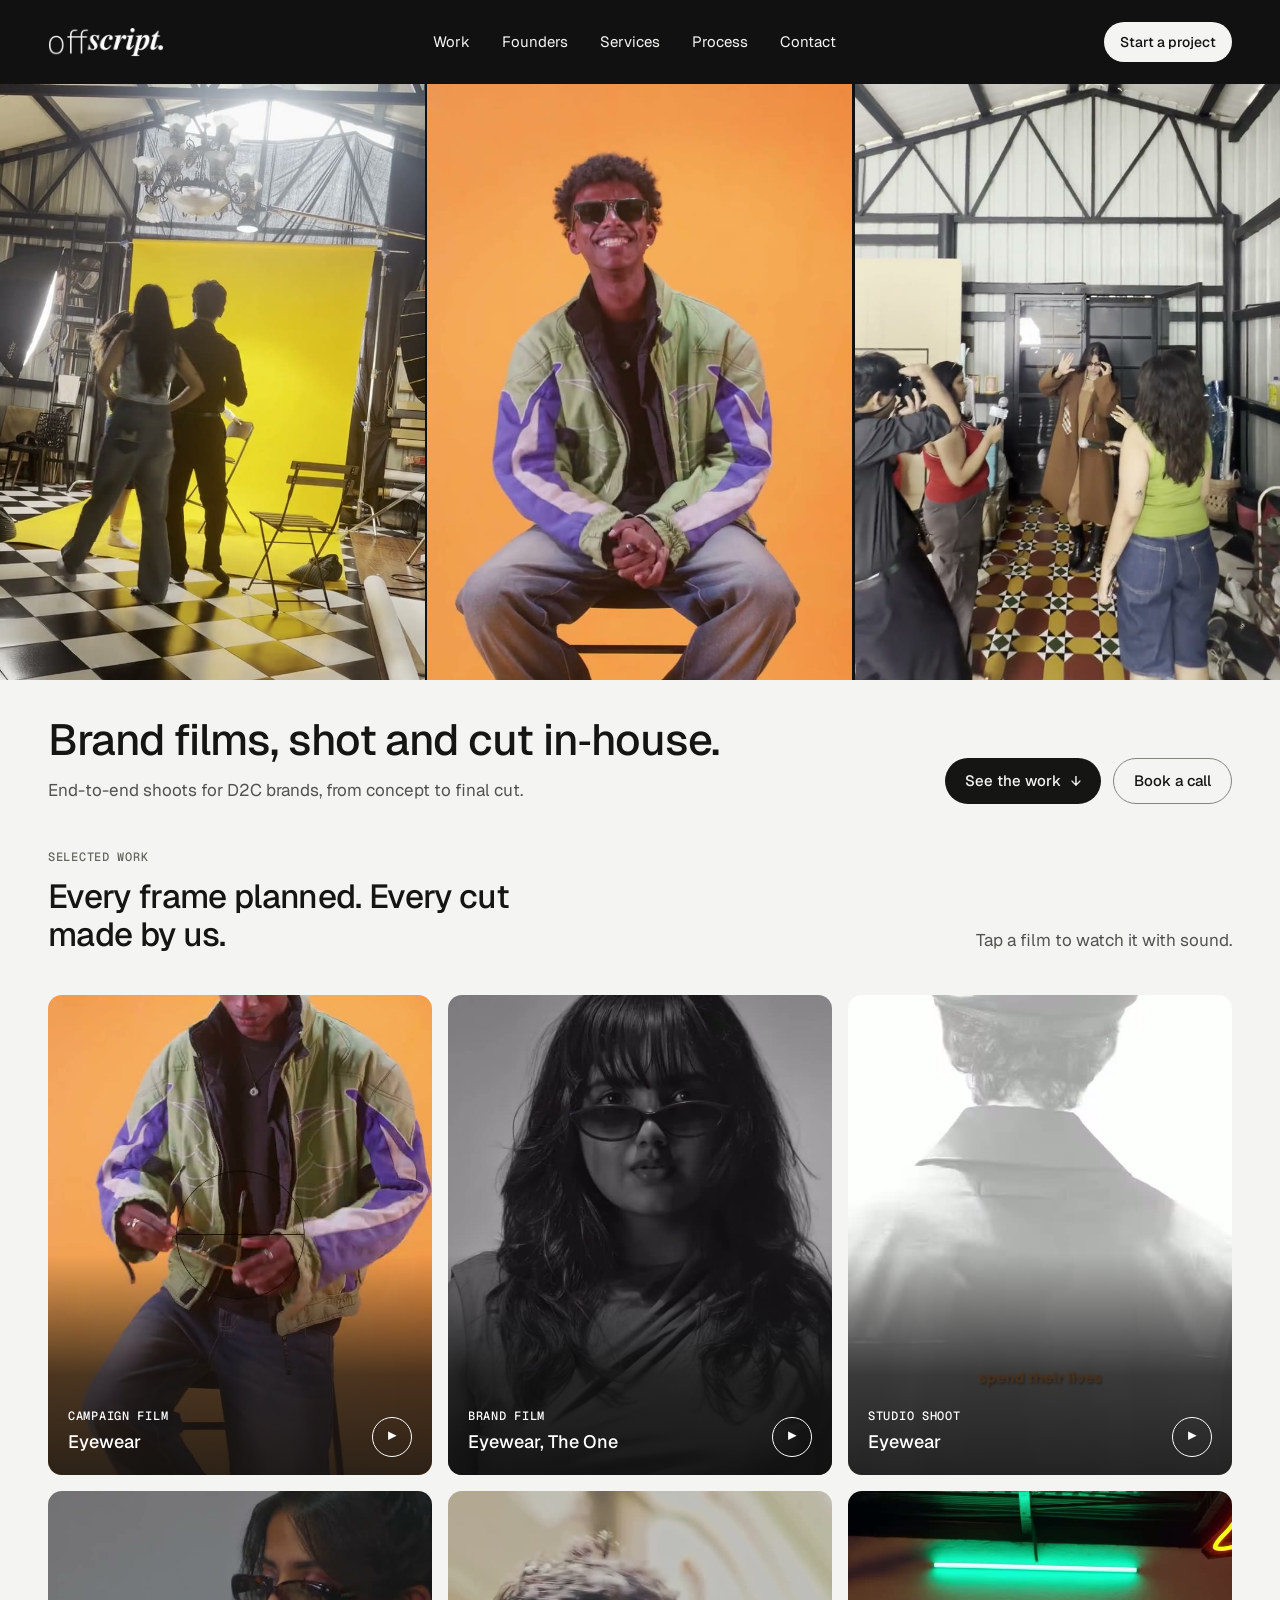
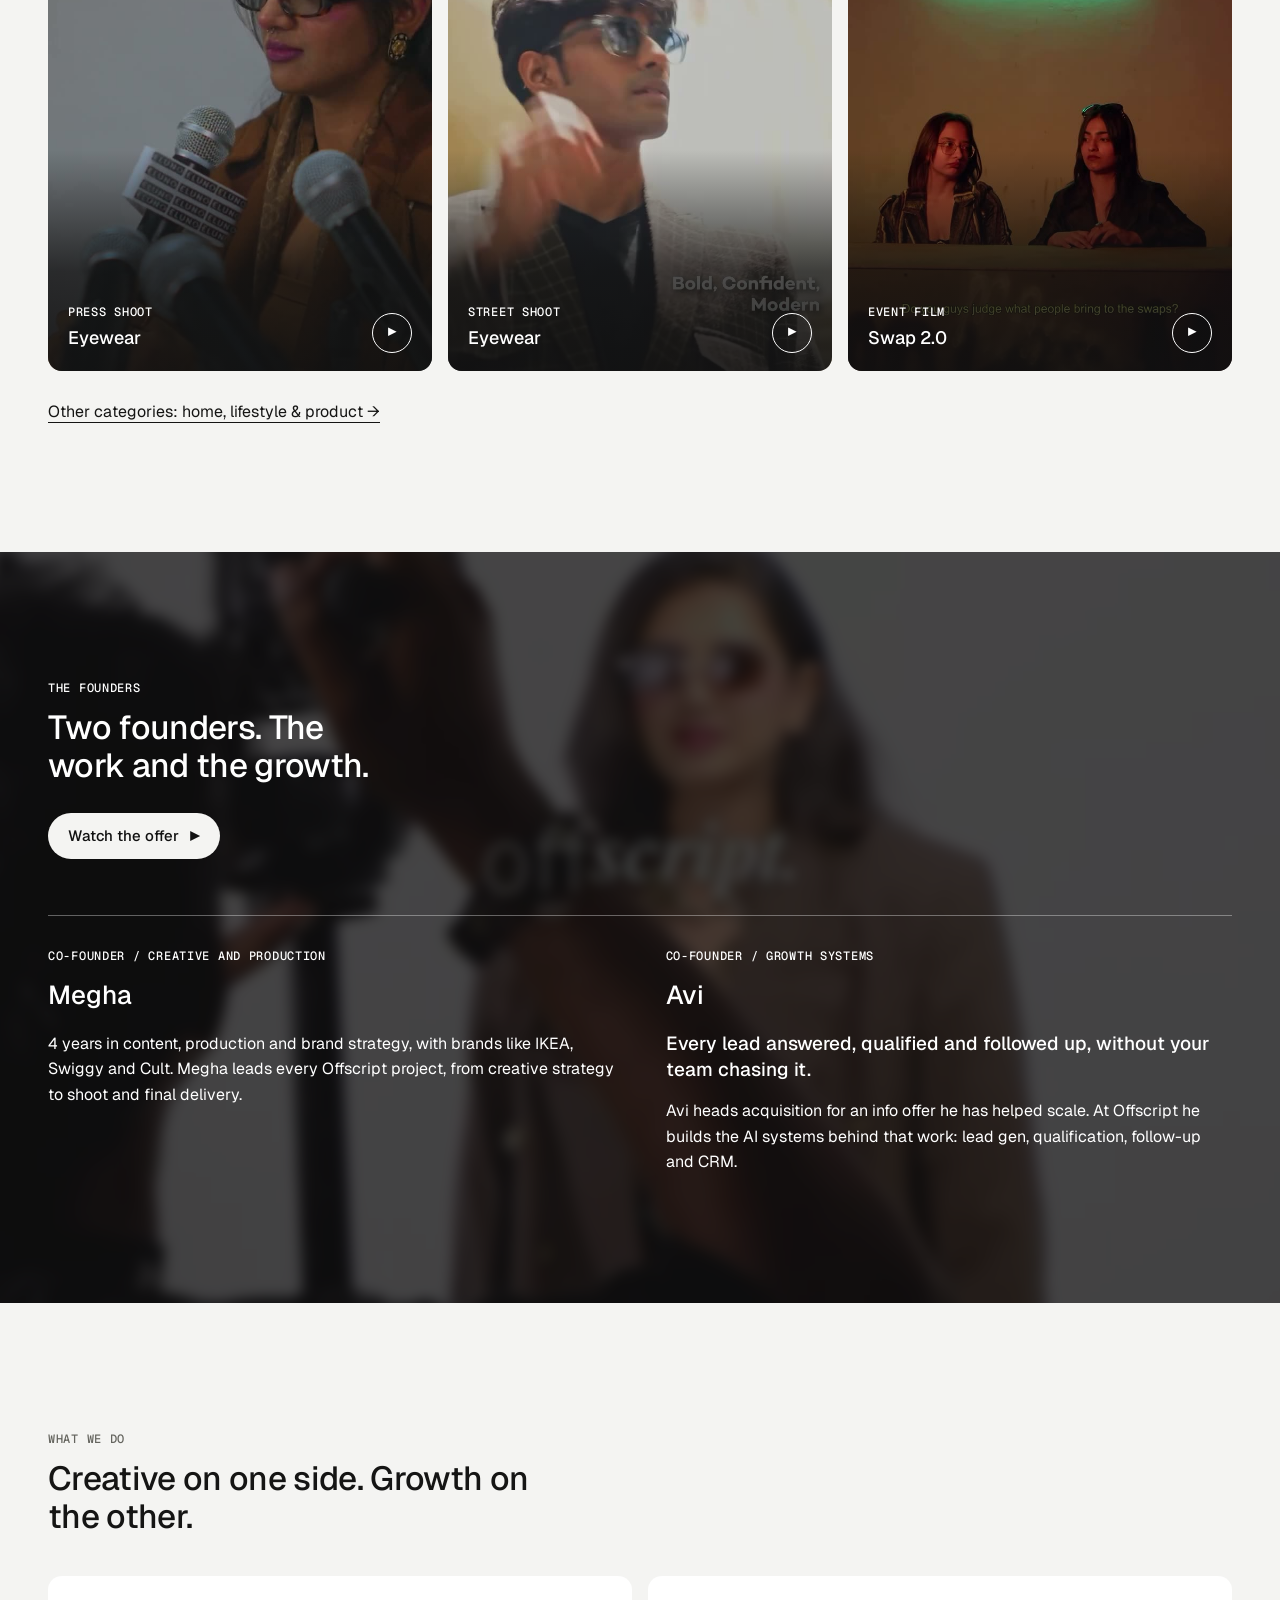
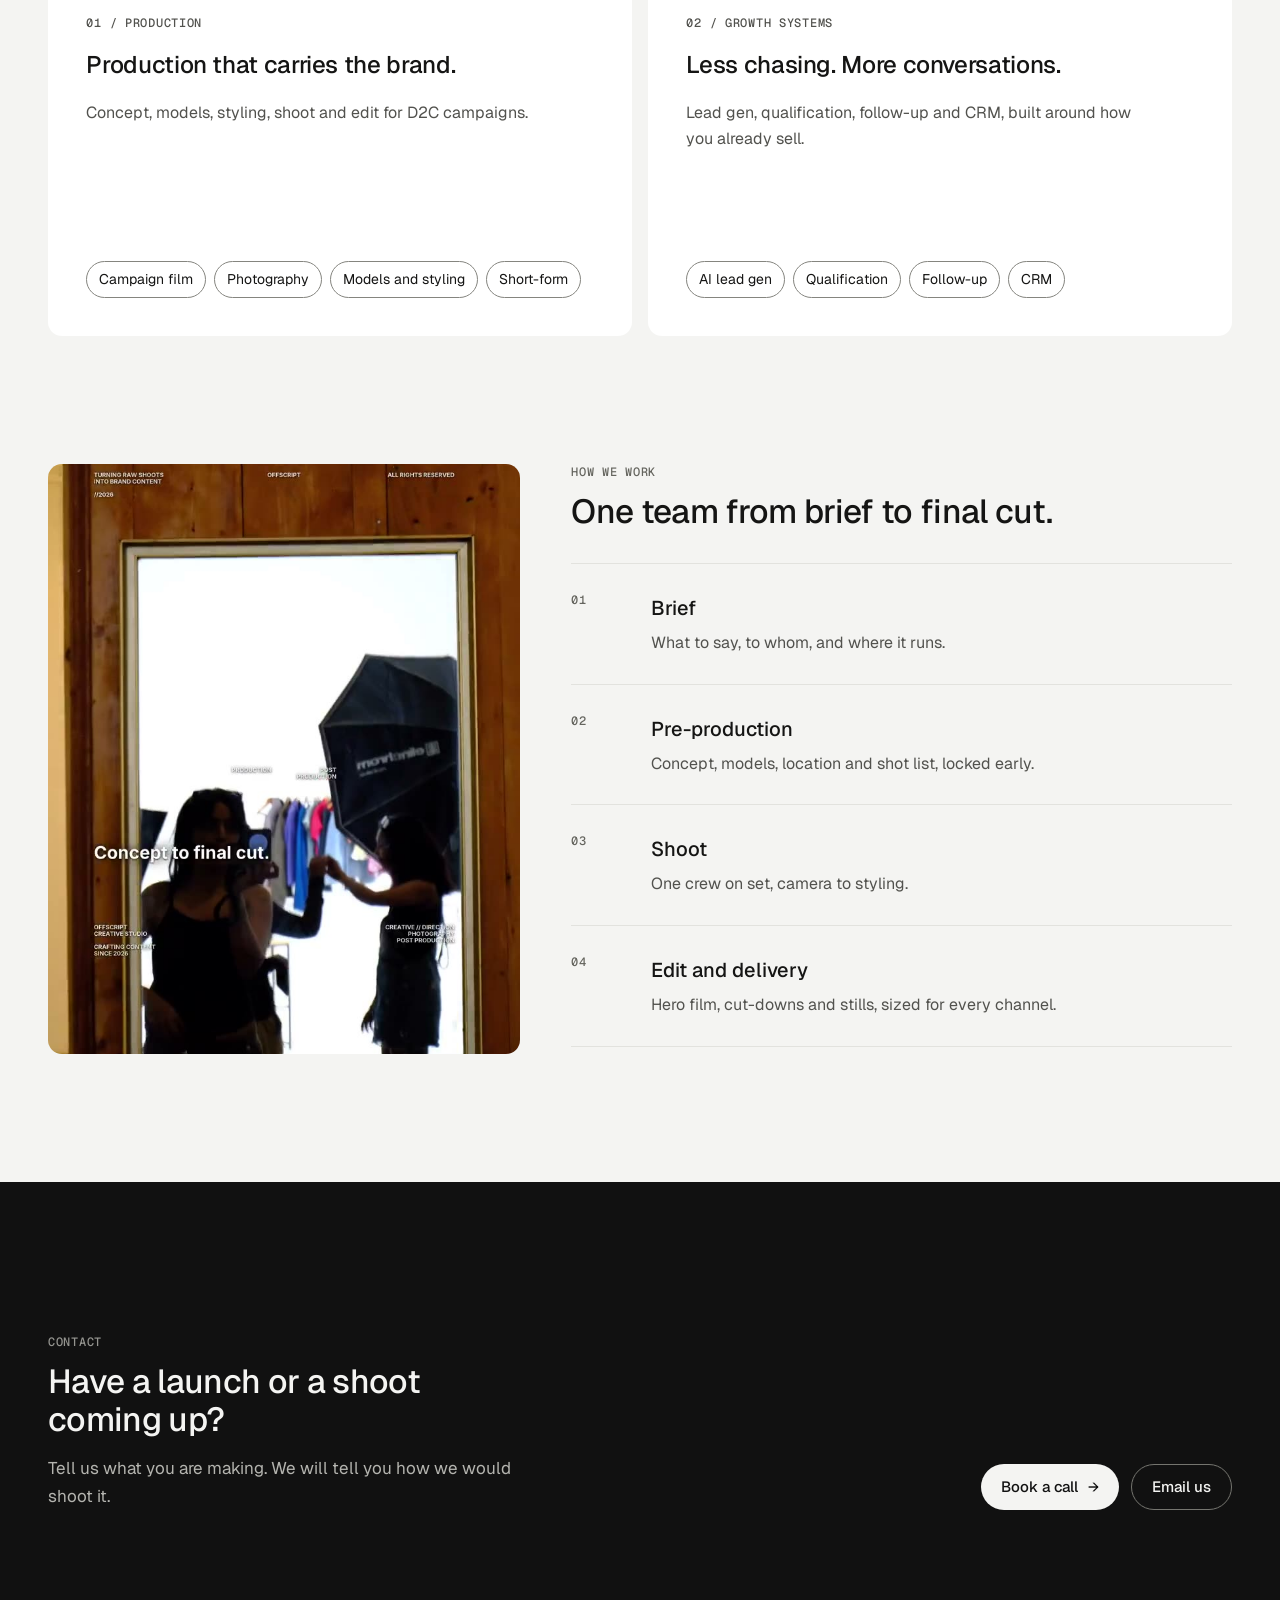
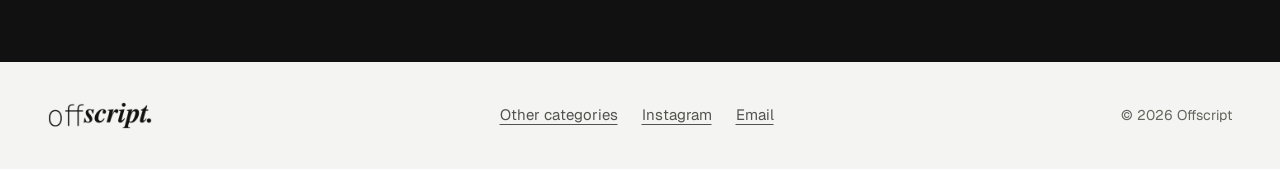
==== commit 639def3a: "New homepage: film-first redesign, mobile layout, other categories page Co-Authored-By: Claude Opus " ====
--- a/index.html
+++ b/index.html
@@ -1,95 +1,201 @@
-
-<style>
-:root{--ink:#0b0b0b;--paper:#f1ede4;--soft:#dcd6cc;--muted:#92908a;--line:#282724;--lime:#cfe84b;--blue:#6e91c9;--orange:#c87b5d;--white:#f4f1eb;--serif:Georgia,'Times New Roman',serif;--sans:Inter,'Helvetica Neue',Arial,sans-serif;--mono:'SFMono-Regular',Consolas,'Liberation Mono',monospace}
-*{box-sizing:border-box}html{scroll-behavior:smooth}body{margin:0;background:var(--ink);color:var(--white);font-family:var(--sans);-webkit-font-smoothing:antialiased}a{color:inherit;text-decoration:none}button{font:inherit}.wrap{width:min(1160px,calc(100% - 56px));margin:auto}
-.nav{height:88px;display:flex;align-items:center;justify-content:space-between;border-bottom:1px solid var(--line);position:relative;z-index:2}.brand{display:flex;align-items:center}.brand img{width:132px;height:auto;display:block;filter:invert(1);opacity:.78}.navlinks{display:flex;gap:34px;font-size:12px;color:#97938b}.navlinks a{transition:color .2s ease}.navlinks a:hover{color:#fff}.navcta{background:var(--orange);color:#111;padding:12px 16px;border-radius:999px;font-size:12px;font-weight:800;letter-spacing:-.01em;transition:transform .2s ease}.navcta:hover{transform:translateY(-1px)}
-.hero{padding:76px 0 58px}.hero-top{display:flex;justify-content:space-between;gap:44px;align-items:flex-end;margin-bottom:30px}.eyebrow{font-family:var(--mono);font-size:9px;letter-spacing:.14em;text-transform:uppercase;color:#817c74}.hero-note{max-width:320px;color:#8d8982;font-size:12px;line-height:1.55;text-align:right}.hero h1{font-size:clamp(60px,10vw,138px);line-height:.85;letter-spacing:-.088em;font-weight:800;margin:0;max-width:1120px}.hero h1 .soft{color:#8b8780;font-weight:700}.hero h1 .accent{color:var(--orange);font-weight:800}.hero-bottom{display:grid;grid-template-columns:1fr auto;gap:42px;align-items:end;margin-top:34px}.hero-bottom p{margin:0;max-width:610px;color:#aaa69e;font-size:13px;line-height:1.65}.hero-bottom strong{color:#d8d3cb;font-weight:500}.button{display:inline-flex;align-items:center;justify-content:center;gap:10px;min-height:50px;padding:0 20px;border-radius:999px;background:var(--orange);color:#121212;font-size:13px;font-weight:800;transition:transform .2s ease,background .2s ease}.button:hover{transform:translateY(-1px)}.button .arrow{display:inline-flex;align-items:center;justify-content:center;width:18px;height:18px;border-radius:50%;background:#111;color:var(--orange);font-size:11px}.button.dark{background:#171717;color:#f6f2ea;border:1px solid #36332f}.button.coral{background:var(--orange)}
-.color-rail{display:flex;gap:8px;margin-top:20px;align-items:center}.rail{height:7px;border-radius:999px}.rail.lime{background:var(--orange);width:52%}.rail.coral{background:var(--orange);width:23%}.rail.blue{background:var(--blue);width:17%}
-.ticker{border-top:1px solid var(--line);border-bottom:1px solid var(--line);display:flex;gap:28px;padding:14px 0;color:#7f7a72;font-family:var(--mono);font-size:9px;letter-spacing:.11em;text-transform:uppercase;overflow:hidden;white-space:nowrap}.ticker span:after{content:'•';margin-left:28px;color:#625f58}
-.section{padding:92px 0}.section.dark{padding-top:40px}.section-head{display:grid;grid-template-columns:.86fr 1.14fr;gap:50px;align-items:end;margin-bottom:32px}.section-num{font-family:var(--mono);font-size:9px;color:#77736c;letter-spacing:.12em;text-transform:uppercase;margin-bottom:16px}.section h2{font-size:clamp(42px,5.7vw,76px);line-height:.92;letter-spacing:-.065em;font-weight:800;margin:0}.section h2 em{font-family:var(--serif);font-style:italic;font-weight:400;color:#d4cdc1;letter-spacing:-.045em}.section-intro{font-size:13px;line-height:1.62;color:#8c8880;max-width:530px}
-.service-grid{display:grid;grid-template-columns:1fr 1fr;gap:12px}.service{min-height:420px;border-radius:22px;padding:24px;display:flex;flex-direction:column;justify-content:space-between;overflow:hidden;position:relative;border:1px solid #2b2925}.service.prod{background:#141414;color:#f5f1e9}.service.ai{background:var(--paper);color:#111;border-color:transparent}.service-top{display:flex;justify-content:space-between;align-items:flex-start;position:relative;z-index:1}.service-label{font-family:var(--mono);font-size:9px;text-transform:uppercase;letter-spacing:.12em;opacity:.62}.service-num{font-family:var(--mono);font-size:9px;opacity:.45}.service h3{font-size:clamp(38px,4.6vw,62px);line-height:.88;letter-spacing:-.07em;margin:0 0 14px;font-weight:800;position:relative;z-index:1;max-width:620px}.service p{font-size:13px;line-height:1.55;max-width:510px;margin:0;position:relative;z-index:1;color:inherit;opacity:.72}.service.ai p{color:#25231f}.service-art{position:absolute;right:-18px;top:76px;width:235px;height:235px;opacity:.72}.service.prod .service-art{color:#5f6559}.service.ai .service-art{color:#877f70;transform:rotate(13deg)}
-.service.prod:after,.service.ai:after{content:'';position:absolute;left:24px;right:24px;bottom:24px;height:2px;background:currentColor;opacity:.12}.service.prod:after{background:#f5f1e9}.service.ai:after{background:#111}
-.feature-band{background:var(--paper);color:#141311;padding:92px max(28px,calc((100vw - 1160px)/2));margin-left:calc((100vw - min(1160px,calc(100% - 56px)))/-2);margin-right:calc((100vw - min(1160px,calc(100% - 56px)))/-2);position:relative;overflow:hidden}.feature-band:before{content:'';position:absolute;right:8%;top:24%;width:260px;height:260px;border:1px solid rgba(20,19,17,.14);border-radius:50%}.feature-band:after{content:'';position:absolute;right:12%;top:31%;width:110px;height:110px;background:var(--orange);border-radius:18px;transform:rotate(17deg);opacity:.9}.feature-band .section-num{color:#757069}.feature-band h2{max-width:900px;position:relative;z-index:1}.feature-grid{display:grid;grid-template-columns:1fr .65fr;gap:70px;align-items:end;position:relative;z-index:1}.feature-copy{max-width:620px;font-size:17px;line-height:1.42;margin-top:22px}.feature-copy strong{font-weight:600}.feature-side{font-size:11px;line-height:1.6;color:#5e5a53}
-.work-grid{display:grid;grid-template-columns:1.02fr .98fr;gap:12px}.project{min-height:500px;border-radius:21px;overflow:hidden;position:relative;padding:24px;display:flex;align-items:flex-end;border:1px solid #2e2b27;background:#161616}.project.one{background:linear-gradient(145deg,#2a2a28 0 44%,#101010 44% 100%)}.project.two{background:linear-gradient(145deg,#20252a 0 48%,#111 48% 100%)}.project.three{background:linear-gradient(145deg,#ded8cc 0 51%,#181715 51% 100%);color:#111}.project.four{background:linear-gradient(145deg,#25251f 0 48%,#101010 48% 100%)}.project:before{content:'';position:absolute;inset:11%;border:1px solid rgba(255,255,255,.12);border-radius:50%}.project:after{content:'';position:absolute;width:230px;height:145px;right:12%;top:17%;border:1px solid rgba(255,255,255,.14);transform:rotate(-8deg)}.project.two:after{width:175px;height:175px;border-radius:22px;transform:rotate(16deg);background:rgba(110,145,201,.18);border-color:rgba(110,145,201,.35)}.project.three:after{background:rgba(207,232,75,.75);border-color:transparent}.project.four:after{background:rgba(200,123,93,.22);border-color:rgba(200,123,93,.42)}.project-label{font-family:var(--mono);font-size:9px;letter-spacing:.1em;text-transform:uppercase;margin-bottom:9px;opacity:.64;position:relative;z-index:1}.project h3{margin:0;font-size:clamp(30px,3.8vw,54px);line-height:.9;letter-spacing:-.055em;max-width:500px;position:relative;z-index:1}.work-caption{position:absolute;top:22px;left:24px;color:#8b877f;font-family:var(--mono);font-size:9px;letter-spacing:.1em;text-transform:uppercase;z-index:1}.project.three .work-caption{color:#3d3a34}
-.work-index{margin-top:12px;border-top:1px solid var(--line)}.work-row{display:grid;grid-template-columns:44px 1fr 185px 118px;gap:16px;align-items:center;padding:18px 0;border-bottom:1px solid var(--line)}.work-index span{font-family:var(--mono);font-size:9px;color:#66625b}.work-name{font-size:20px;letter-spacing:-.035em}.work-meta{font-family:var(--mono);font-size:8px;color:#77736d;text-transform:uppercase;letter-spacing:.09em}.outline-btn{border:1px solid #49463f;background:#151515;color:#f3efe7;border-radius:999px;min-height:41px;padding:0 14px;font-size:11px;font-weight:700;transition:.2s ease}.outline-btn:hover{background:var(--orange);border-color:var(--orange);color:#111}
-.systems{display:grid;grid-template-columns:repeat(3,1fr);gap:10px}.system{border:1px solid #2d2a26;border-radius:18px;padding:21px;min-height:230px;display:flex;flex-direction:column;justify-content:space-between;background:#121212}.system:nth-child(2){background:#ded9ce;color:#151412;border-color:#ded9ce}.system:nth-child(3){background:#1d242b;color:#edf0f2;border-color:#303841}.system .n{font-family:var(--mono);font-size:9px;opacity:.55}.system h3{font-size:30px;line-height:.9;letter-spacing:-.055em;margin:0}.system p{font-size:11px;line-height:1.52;opacity:.66;margin:0}.system:nth-child(3) h3{color:#e8edf2}.process-band{background:#141414;border-radius:24px;padding:20px;border:1px solid #26231f}.process-grid{display:grid;grid-template-columns:repeat(4,1fr);gap:8px}.step{border:1px solid #2b2925;border-radius:16px;padding:17px;min-height:184px;background:#101010}.step:nth-child(2){background:var(--paper);color:#111}.step:nth-child(3){background:#1b2228;color:#eef1f3;border-color:#313940}.step:nth-child(4){background:var(--orange);color:#111;border-color:var(--orange)}.step b{font-family:var(--mono);font-size:9px;opacity:.55}.step h3{font-size:28px;line-height:.9;letter-spacing:-.055em;margin:44px 0 10px}.step p{font-size:10px;line-height:1.48;opacity:.66;margin:0}
-/* Social / reel previews: neutral chrome, image-led, aligned 9:16 frames */
-.social-wrap{display:grid;grid-template-columns:1fr 1fr;gap:14px}.social-card{background:#f3efe7;border-radius:20px;color:#111;padding:14px;min-height:0;border:1px solid #ded8cd}.social-card.alt{background:#171717;color:#f5f2eb;border-color:#292724}.social-head{display:flex;align-items:center;justify-content:space-between;padding:3px 2px 12px;border-bottom:1px solid rgba(17,17,17,.14)}.social-card.alt .social-head{border-color:#2e2b27}.social-left{display:flex;gap:10px;align-items:center}.avatar{width:34px;height:34px;border-radius:50%;background:#151515;position:relative}.avatar:after{content:'•';position:absolute;right:-2px;bottom:-4px;width:13px;height:13px;border-radius:50%;background:var(--orange);color:#111;font-size:9px;display:flex;align-items:center;justify-content:center;border:2px solid currentColor}.social-handle{font-size:11px;font-weight:800}.social-meta{font-size:9px;opacity:.48}.reel-frame{margin-top:14px;aspect-ratio:9/14.5;border-radius:12px;overflow:hidden;position:relative;background:#0f0f0f;box-shadow:inset 0 0 0 1px rgba(255,255,255,.05)}.reel-frame:before{content:'';position:absolute;inset:0;background:linear-gradient(180deg,rgba(0,0,0,.06),rgba(0,0,0,.2)),radial-gradient(circle at 58% 32%,rgba(207,232,75,.16),transparent 30%),linear-gradient(145deg,#242321,#111 52%,#242a2e);}.social-card:first-child .reel-frame:after{content:'OFFSCRIPT\A PRODUCTION / REEL';white-space:pre;position:absolute;left:18px;bottom:18px;font-family:var(--mono);font-size:10px;line-height:1.45;letter-spacing:.09em;color:#f2eee7}.social-card.alt .reel-frame:before{background:linear-gradient(160deg,#1c1b18,#111 48%,#192027),radial-gradient(circle at 35% 24%,rgba(110,145,201,.24),transparent 34%)}.social-card.alt .reel-frame:after{content:'OFFSCRIPT\A AI GROWTH / REEL';white-space:pre;position:absolute;left:18px;bottom:18px;font-family:var(--mono);font-size:10px;line-height:1.45;letter-spacing:.09em;color:#f2eee7}.play{position:absolute;left:50%;top:50%;transform:translate(-50%,-50%);width:52px;height:52px;border-radius:50%;background:rgba(244,241,235,.92);color:#111;display:flex;align-items:center;justify-content:center;font-size:17px;z-index:2}.reel-tag{position:absolute;right:14px;top:14px;z-index:2;border:1px solid rgba(255,255,255,.32);border-radius:999px;padding:5px 8px;font-family:var(--mono);font-size:8px;letter-spacing:.08em;color:#fff;background:rgba(0,0,0,.18)}.social-foot{display:flex;justify-content:space-between;gap:10px;align-items:center;margin-top:12px;font-size:10px}.social-foot a{font-weight:800;text-decoration:underline;text-underline-offset:3px}.social-card.alt .social-foot a{color:var(--orange)}
-.fit{display:grid;grid-template-columns:repeat(4,1fr);gap:10px}.fit-card{border-top:1px solid var(--line);padding-top:18px}.fit-card .section-num{margin-bottom:22px}.fit-card h3{font-size:19px;line-height:1;letter-spacing:-.03em;margin:0 0 12px}.fit-card p{font-size:11px;color:#858078;line-height:1.55;margin:0}.cta{background:var(--orange);color:#111;padding:76px 0}.cta-box{display:grid;grid-template-columns:1fr auto;gap:50px;align-items:end}.cta .section-num{color:#555a2b}.cta-box h2{font-size:clamp(52px,7vw,92px);line-height:.87;letter-spacing:-.065em;margin:0;max-width:780px}.cta-box p{max-width:540px;font-size:13px;line-height:1.55;color:#3e4122;margin:20px 0 0}.cta-actions{display:flex;gap:10px;flex-direction:column;align-items:stretch}.cta .button{background:#111;color:var(--orange)}.cta .button .arrow{background:var(--orange);color:#111}.cta .button.email{background:transparent;color:#111;border:1px solid rgba(17,17,17,.28)}.footer{padding:28px 0 44px;display:flex;justify-content:space-between;gap:30px;color:#6f6b64;font-size:10px;border-top:1px solid rgba(255,255,255,.06)}.footer a:hover{color:#fff}
-@media(max-width:900px){.hero-top,.hero-bottom,.section-head,.feature-grid,.cta-box{grid-template-columns:1fr;display:grid}.hero-note{text-align:left}.service-grid,.work-grid,.systems,.social-wrap,.fit{grid-template-columns:1fr}.process-grid{grid-template-columns:1fr 1fr}.work-row{grid-template-columns:36px 1fr auto}.work-meta{display:none}.cta-actions{align-items:flex-start;flex-direction:row}.color-rail{gap:6px}.brand img{width:126px}}
-@media(max-width:640px){.wrap{width:calc(100% - 28px)}.nav{height:76px}.brand img{width:116px}.navlinks{display:none}.hero{padding-top:50px}.hero h1{font-size:16.6vw;line-height:.86}.hero-bottom{gap:22px}.hero-bottom p{font-size:13px}.ticker{gap:20px}.ticker span:after{margin-left:20px}.section{padding:68px 0}.service{min-height:345px}.service-art{width:165px;height:165px;top:88px}.project{min-height:370px}.process-grid{grid-template-columns:1fr}.social-card{padding:11px}.reel-frame{aspect-ratio:9/14}.cta-box{padding:0}.cta-actions{align-items:stretch;flex-direction:column}.footer{display:block}.footer div+div{margin-top:9px}}
-
-/* Final art-direction pass: restrained color, stronger visual language, quieter B2B polish */
-:root{--lime:#cfe84b;--rust:#a96750;--steel:#5e748d;--paper:#f0ece3}
-.nav{height:94px}.brand img{width:138px;opacity:.84;filter:invert(1) contrast(1.08)}.navlinks{font-size:11px}.navcta{padding:13px 18px;letter-spacing:.01em}
-.hero{padding-top:66px}.hero-top{margin-bottom:25px}.hero h1{font-weight:800;letter-spacing:-.082em}.hero h1 .soft{color:#87827a}.hero h1 .accent{color:#cfe84b}.hero-note{font-size:12px}.hero-bottom{margin-top:32px}.hero-bottom p{font-size:13px;max-width:560px}.color-rail{justify-content:flex-end;margin-top:23px;height:10px}.rail{height:5px;max-width:54px!important;width:54px!important}.rail.lime{background:var(--orange)}.rail.coral{background:var(--rust)}.rail.blue{background:var(--steel)}
-.service-grid{gap:14px}.service{min-height:430px;border-radius:18px;padding:26px}.service.prod{background:var(--paper);color:#171614;border-color:#e4ddd1}.service.ai{background:#151515;color:#f3efe7;border-color:#282621}.service h3{font-size:clamp(40px,4.7vw,62px)}.service p{font-size:12.5px;max-width:470px;opacity:.72}.service.prod p{color:#34312b}.service.ai p{color:#ded8cf}.service.prod:after{background:#111}.service.ai:after{background:#f4f0e7}.service-art{opacity:.46;right:18px;top:76px;width:210px;height:210px}.service.prod .service-art{color:#8d867b}.service.ai .service-art{color:#9aa9b7}
-/* Replace generic block illustrations with more editorial, image-like work cards */
-.work-grid{gap:14px}.project{min-height:500px;border-radius:18px;padding:24px;border-color:#2b2925}.project.one{background:linear-gradient(135deg,#171715 0 15%,#827d72 15% 22%,#292824 22% 58%,#0e0e0d 58%)}.project.two{background:linear-gradient(135deg,#111 0 18%,#27323a 18% 56%,#151718 56%)}.project.three{background:linear-gradient(135deg,#d7d0c5 0 13%,#8d887f 13% 19%,#23221e 19% 72%,#121210 72%);color:#111}.project.four{background:linear-gradient(135deg,#141414 0 32%,#2a322d 32% 67%,#0e0e0e 67%)}.project:before{inset:9%;border-radius:0;border-width:1px;transform:skewX(-8deg);opacity:.45}.project:after{width:300px;height:180px;right:10%;top:18%;background:linear-gradient(145deg,rgba(207,232,75,.15),rgba(207,232,75,.02));border:1px solid rgba(207,232,75,.25);transform:rotate(-4deg)}.project.two:after{background:linear-gradient(145deg,rgba(94,116,141,.30),rgba(94,116,141,.02));border-color:rgba(94,116,141,.35)}.project.three:after{background:linear-gradient(145deg,rgba(169,103,80,.55),rgba(169,103,80,.04));border-color:rgba(169,103,80,.35)}.project.four:after{background:linear-gradient(145deg,rgba(207,232,75,.10),rgba(255,255,255,.02));border-color:rgba(255,255,255,.16)}
-.project:before{box-shadow:220px 120px 0 -100px rgba(255,255,255,.11),-120px -90px 0 -80px rgba(255,255,255,.08)}.project h3{font-size:clamp(31px,3.6vw,52px)}
-.work-index{margin-top:14px}.work-row{padding:16px 0;grid-template-columns:42px 1fr 170px 120px}.work-name{font-size:19px}.outline-btn{min-height:42px;font-size:11px}.outline-btn:hover{background:var(--orange);color:#111;border-color:var(--orange)}
-.systems{gap:12px}.system{min-height:218px;border-radius:16px;background:#121212}.system:nth-child(2){background:#e5dfd4;border-color:#e5dfd4}.system:nth-child(3){background:#1b2126;border-color:#2d363d}.system h3{font-size:29px}.system p{font-size:10.5px}.process-band{border-radius:20px}.step{border-radius:14px}.step:nth-child(3){background:#222b31}.step:nth-child(4){background:var(--orange)}
-/* Real Instagram reels with consistent presentation. The embed itself stays untouched; the wrapper handles alignment. */
-.social-wrap{display:grid;grid-template-columns:1fr 1fr;gap:14px;align-items:start}.social-card{background:#f3efe7;border:1px solid #ded8cd;border-radius:18px;padding:12px}.social-card.alt{background:#151515;border-color:#2b2824;color:#f4f1eb}.social-head{padding:3px 2px 11px}.social-card .avatar{background:#171717}.social-card.alt .avatar{background:#ece7de}.reel-shell{margin-top:12px;position:relative;background:#0f0f0f;border-radius:12px;min-height:620px;display:flex;align-items:flex-start;justify-content:center;overflow:hidden;padding:8px}.reel-shell:before{content:'';position:absolute;inset:0;background:linear-gradient(145deg,#201f1c,#111 56%,#252b2e);opacity:.55;pointer-events:none}.reel-shell.alt:before{background:linear-gradient(145deg,#1b1b18,#0d0d0c 58%,#1b2227)}.instagram-media{position:relative!important;z-index:1;min-width:100%!important;max-width:100%!important;width:100%!important;margin:0!important;background:#111!important;border-radius:8px!important}.social-card:not(.alt) .instagram-media{background:#fff!important}.social-fallback{position:absolute;inset:0;display:flex;align-items:center;justify-content:center;z-index:0;color:#a8a298;font-family:var(--mono);font-size:9px;letter-spacing:.12em;text-transform:uppercase}.reel-shell.loaded .social-fallback{display:none}.social-foot{font-size:10px;margin-top:11px}.social-foot a{color:inherit}.social-card.alt .social-foot a{color:var(--orange)}
-.fit{gap:16px}.fit-card{padding-top:16px}.fit-card h3{font-size:18px}.fit-card p{font-size:10.5px}.cta{padding:74px 0}.cta-box h2{font-weight:800}.footer{padding-top:26px}
-@media(max-width:900px){.brand img{width:126px}.social-wrap{grid-template-columns:1fr}.reel-shell{min-height:540px}}
-@media(max-width:640px){.wrap{width:calc(100% - 28px)}.nav{height:76px}.brand img{width:112px}.hero{padding-top:48px}.hero-bottom{margin-top:26px}.hero h1{font-size:16.3vw}.hero-note{max-width:100%}.color-rail{justify-content:flex-start}.service{min-height:355px}.project{min-height:380px}.work-row{grid-template-columns:32px 1fr auto}.outline-btn{padding:0 11px}.reel-shell{min-height:470px}}
-</style>
-
-
-<style>
-.services-head{align-items:end;margin-bottom:38px}.services-intro{max-width:480px}.intro-kicker{display:inline-block;color:#c7c0b7;font-size:11px;letter-spacing:.02em;margin-bottom:7px}.service-grid-refined{gap:14px}.service-refined{min-height:610px;padding:0;border-radius:18px;display:grid;grid-template-rows:58% 42%;overflow:hidden}.service-refined.prod{background:#131313;border-color:#2b2926}.service-refined.ai{background:#e9e2d7;color:#111;border-color:#e9e2d7}.service-visual{position:relative;overflow:hidden;padding:20px 22px}.prod-visual{background:linear-gradient(140deg,#1c1a18 0%,#34302b 54%,#111 54%,#111 100%);color:#f4efe7}.ai-visual{background:linear-gradient(145deg,#d8d0c4 0%,#ece6dc 58%,#171717 58%,#171717 100%);color:#111}.visual-topline{position:relative;z-index:3;display:flex;justify-content:space-between;gap:20px;font-family:var(--mono);font-size:8px;text-transform:uppercase;letter-spacing:.09em;opacity:.65}.film-strip{position:absolute;left:22px;right:22px;top:78px;height:150px;display:grid;grid-template-columns:1.1fr 1fr .72fr;gap:6px;transform:rotate(-3deg)}.frame{border:1px solid rgba(255,255,255,.28);position:relative;overflow:hidden;background:#222}.frame:before{content:'';position:absolute;inset:10px;border:1px solid rgba(255,255,255,.12)}.frame-a{background:linear-gradient(145deg,#6e6259 0%,#2b2824 52%,#111 52%)}.frame-b{background:linear-gradient(145deg,#181818 0%,#5e544a 52%,#212121 52%)}.frame-c{background:linear-gradient(145deg,#c6b9aa 0%,#5c5048 45%,#191919 45%)}.film-strip:after{content:'REC   24 FPS   01:48';position:absolute;left:10px;bottom:-20px;font-family:var(--mono);font-size:7px;letter-spacing:.15em;color:#b6ada3}.prod-word{position:absolute;left:22px;bottom:38px;font-size:72px;line-height:.8;letter-spacing:-.07em;font-weight:800}.prod-word span{color:#a59b90}.visual-mark{position:absolute;right:22px;bottom:18px;font-family:var(--mono);font-size:8px;letter-spacing:.08em;line-height:1.2;opacity:.6;text-align:right}.visual-mark small{font-size:7px}.signal-grid{position:absolute;left:30px;right:30px;top:84px;height:150px;display:grid;grid-template-columns:repeat(3,1fr);gap:8px;opacity:.42}.signal-grid i{display:block;border:1px solid #242424;min-height:42px;background:rgba(255,255,255,.24)}.signal-grid i:nth-child(2),.signal-grid i:nth-child(5),.signal-grid i:nth-child(8){background:#161616}.node{position:absolute;border:1px solid #292929;background:#f1ece3;padding:7px 10px;font-family:var(--mono);font-size:8px;letter-spacing:.08em;border-radius:3px;z-index:2}.node-a{left:40px;top:122px}.node-b{left:42%;top:174px;background:#f06a3d;border-color:#f06a3d}.node-c{right:28px;top:113px}.flow{position:absolute;height:1px;background:#262626;transform-origin:left center}.f1{width:155px;left:84px;top:143px;transform:rotate(18deg)}.f2{width:132px;left:48%;top:183px;transform:rotate(-23deg)}.f3{width:92px;right:70px;top:136px;transform:rotate(145deg)}.ai-word{position:absolute;left:22px;bottom:36px;font-size:70px;line-height:.8;letter-spacing:-.07em;font-weight:800}.ai-word span{color:#f06a3d}.service-body{padding:22px 24px 24px;display:flex;flex-direction:column;justify-content:space-between}.service-body .service-top{margin-bottom:16px}.service-refined .service-copy{position:relative;z-index:2}.service-refined h3{font-size:clamp(38px,4vw,57px);margin:0 0 12px;line-height:.9;letter-spacing:-.065em}.service-refined p{font-size:12px;line-height:1.6;max-width:470px;margin:0;color:inherit;opacity:.68}.service-refined.prod p{color:#d6d0c8}.service-refined.ai p{color:#3f3a34}.service-refined.prod .service-label{color:#d5cec5}.services-foot{margin-top:14px;border-top:1px solid #2a2724;border-bottom:1px solid #2a2724;display:grid;grid-template-columns:1fr 1fr}.services-foot>div{display:grid;grid-template-columns:30px 100px 1fr;gap:10px;align-items:center;padding:13px 0;font-size:10px;color:#817c74}.services-foot>div+div{border-left:1px solid #2a2724;padding-left:18px}.services-foot strong{color:#ded8cf;font-weight:600}.foot-index{font-family:var(--mono);font-size:8px;color:#f06a3d}
-@media(max-width:900px){.service-refined{min-height:520px;grid-template-rows:54% 46%}.prod-word,.ai-word{font-size:55px}.services-foot{grid-template-columns:1fr}.services-foot>div+div{border-left:0;border-top:1px solid #2a2724;padding-left:0}.services-foot>div{grid-template-columns:25px 90px 1fr}}
-@media(max-width:640px){.service-refined{min-height:500px}.service-visual{padding:16px}.prod-word,.ai-word{font-size:44px}.film-strip{left:16px;right:16px;top:74px;height:126px}.signal-grid{left:20px;right:20px}.service-body{padding:18px}.services-foot>div{grid-template-columns:22px 80px 1fr;font-size:9px}}
-</style>
+<!doctype html>
+<html lang="en">
+<head>
+<meta charset="utf-8">
+<meta name="viewport" content="width=device-width, initial-scale=1">
+<title>Offscript | Brand shoots for D2C brands</title>
+<meta name="description" content="Offscript runs end-to-end shoots for D2C brands: concept, models, styling, shoot and edit.">
+<link rel="preconnect" href="https://fonts.googleapis.com">
+<link rel="preconnect" href="https://fonts.gstatic.com" crossorigin>
+<link href="https://fonts.googleapis.com/css2?family=Geist:wght@400;500;600&family=Geist+Mono:wght@500&display=swap" rel="stylesheet">
+<link rel="stylesheet" href="site.css?v=3">
 </head>
 <body>
-<div class="wrap">
-<header class="nav"><a class="brand" href="#top"><img src="offscript_logo_white.png" alt="offscript."></a><nav class="navlinks"><a href="#services">Services</a><a href="#work">Work</a><a href="#process">Process</a><a href="#contact">Contact</a></nav><a class="navcta" href="https://calendly.com/suriavi51/new-meeting" target="_blank" rel="noopener">Start a project <span class="arrow">↗</span></a></header>
+
+<header class="nav">
+  <div class="wrap">
+    <a href="#top" aria-label="Offscript home"><img src="offscript_logo_white.png" alt="Offscript" width="1008" height="264"></a>
+    <nav aria-label="Main">
+      <ul>
+        <li><a href="#work">Work</a></li>
+        <li><a href="#founders">Founders</a></li>
+        <li><a href="#services">Services</a></li>
+        <li><a href="#process">Process</a></li>
+        <li><a href="#contact">Contact</a></li>
+      </ul>
+    </nav>
+    <a class="btn btn-light" href="https://calendly.com/suriavi51/new-meeting"><span class="d-only">Start a project</span><span class="m-only">Book a call</span></a>
+  </div>
+</header>
+
 <main id="top">
-<section class="hero"><div class="hero-top"><div class="eyebrow">Production, campaigns & growth systems</div><div class="hero-note">Creative that earns attention. Systems that turn that attention into conversations.</div></div><h1>Make your brand<br><span class="soft">hard to</span> <span class="accent">ignore.</span></h1><div class="hero-bottom"><p>We produce the work your brand needs and build the systems that help it travel further. <strong>From production and campaign content to lead generation, qualification and follow-up.</strong></p><a class="button" href="https://calendly.com/suriavi51/new-meeting" target="_blank" rel="noopener">Let's build something <span class="arrow">↗</span></a></div><div class="color-rail"><div class="rail lime"></div><div class="rail coral"></div><div class="rail blue"></div></div></section>
-<div class="ticker"><span>Production</span><span>Film</span><span>Photography</span><span>Campaigns</span><span>AI lead gen</span><span>Qualification</span><span>Follow-up</span><span>CRM</span></div>
-<section class="section services-section" id="services"><div class="section-head services-head"><div><div class="section-num">01 / What we do</div><h2>Creative on one side.<br><em>Growth on the other.</em></h2></div><div class="section-intro services-intro"><span class="intro-kicker">One partner. Two connected disciplines.</span><br>We make the work your market sees, then build the systems that help the right people act on it.</div></div><div class="service-grid service-grid-refined"><article class="service service-refined prod"><div class="service-visual prod-visual"><div class="visual-topline"><span>01 / Studio production</span><span>Film · Photo · Campaign</span></div><div class="film-strip"><div class="frame frame-a"></div><div class="frame frame-b"></div><div class="frame frame-c"></div></div><div class="prod-word">MAKE<br><span>THE WORK</span></div><div class="visual-mark">OFFSCRIPT<br><small>CREATIVE / 01</small></div></div><div class="service-body"><div class="service-top"><div class="service-label">Creative production</div><div class="service-num">01</div></div><div class="service-copy"><h3>Production that<br>carries the brand.</h3><p>Concept, creative direction, pre-production, filming, photography, editing and final delivery for brand and campaign work.</p></div></div></article><article class="service service-refined ai"><div class="service-visual ai-visual"><div class="visual-topline"><span>02 / Growth systems</span><span>AI · CRM · GTM</span></div><div class="signal-grid"><i></i><i></i><i></i><i></i><i></i><i></i><i></i><i></i><i></i></div><div class="node node-a">ICP</div><div class="node node-b">LEAD</div><div class="node node-c">QUALIFIED</div><div class="flow f1"></div><div class="flow f2"></div><div class="flow f3"></div><div class="ai-word">BUILD<br><span>THE FLOW</span></div><div class="visual-mark">OFFSCRIPT<br><small>SYSTEMS / 02</small></div></div><div class="service-body"><div class="service-top"><div class="service-label">AI growth systems</div><div class="service-num">02</div></div><div class="service-copy"><h3>Less chasing.<br>More conversations.</h3><p>Prospecting, enrichment, qualification, follow-up and CRM routing built around your ICP, offer and sales process.</p></div></div></article></div><div class="services-foot"><div><span class="foot-index">A</span><strong>Attention</strong><span>Creative that earns its place in the market.</span></div><div><span class="foot-index">B</span><strong>Conversion</strong><span>Systems that make the next conversation easier.</span></div></div></section>
-<section class="feature-band"><div class="section-num">02 / The point</div><div class="feature-grid"><div><h2>Good creative gets attention.<br><em>Good systems keep it moving.</em></h2><div class="feature-copy">We are not here to produce content for the sake of producing content. <strong>We create the assets, campaigns and systems that make the next business conversation easier.</strong></div></div><div class="feature-side">A focused partner across creative production and growth infrastructure, with one standard for both: it has to move the business forward.</div></div></section>
-<section class="section" id="work"><div class="section-head"><div><div class="section-num">03 / Selected work</div><h2>Show the work.<br><em>Then show the thinking.</em></h2></div><div class="section-intro">A visual index of the worlds Offscript can build, from campaign assets and founder-led content to prospecting systems and qualification flows.</div></div><div class="work-grid"><article class="project one"><div class="work-caption">Campaign / Film / Photo</div><div><div class="project-label">Brand production</div><h3>Make the first<br>impression count.</h3></div></article><article class="project two"><div class="work-caption dark-caption">AI / GTM / CRM</div><div><div class="project-label">Growth systems</div><h3>Build a cleaner<br>path to pipeline.</h3></div></article><article class="project three"><div class="work-caption">Creative / Social</div><div><div class="project-label">Content library</div><h3>One shoot.<br>More ways to show up.</h3></div></article><article class="project four"><div class="work-caption">Qualification / Follow-up</div><div><div class="project-label">Sales infrastructure</div><h3>Let the system<br>do the chasing.</h3></div></article></div><div class="work-index"><div class="work-row"><div class="work-index"><span>01</span></div><div class="work-name">Production / Brand Shoot</div><div class="work-meta">Film · Photo · Social</div><button class="outline-btn" data-open="prod">View work ↗</button></div><div class="work-row"><div class="work-index"><span>02</span></div><div class="work-name">Campaign / Content System</div><div class="work-meta">Creative · Short-form</div><button class="outline-btn" data-open="campaign">View work ↗</button></div><div class="work-row"><div class="work-index"><span>03</span></div><div class="work-name">AI / Lead Generation</div><div class="work-meta">Prospecting · Enrichment</div><button class="outline-btn" data-open="ai">View work ↗</button></div><div class="work-row"><div class="work-index"><span>04</span></div><div class="work-name">AI / Qualification + CRM</div><div class="work-meta">Routing · Follow-up</div><button class="outline-btn" data-open="crm">View work ↗</button></div></div></section>
-<section class="section" id="process"><div class="section-head"><div><div class="section-num">04 / How we work</div><h2>Clear brief.<br><em>Strong ownership.</em></h2></div><div class="section-intro">A tight operating rhythm designed to keep the work moving without burying you in meetings, revisions or agency overhead.</div></div><div class="process-band"><div class="process-grid"><article class="step"><b>01</b><h3>Diagnose</h3><p>Find the bottleneck across creative, demand capture and qualification.</p></article><article class="step"><b>02</b><h3>Build</h3><p>Produce the creative and wire the system around the way your team already sells.</p></article><article class="step"><b>03</b><h3>Launch</h3><p>Ship the work, activate the flows and make the handoffs obvious.</p></article><article class="step"><b>04</b><h3>Optimize</h3><p>Keep improving what earns attention and what creates qualified opportunities.</p></article></div></div></section>
-<section class="section"><div class="section-head"><div><div class="section-num">05 / Production</div><h2>From concept<br><em>to final cut.</em></h2></div><div class="section-intro">End-to-end production for brands that need more than a camera crew. We handle the thinking, logistics and execution.</div></div><div class="systems"><article class="system"><div class="n">01</div><h3>Concept<br>→ Shoot</h3><p>Creative direction, casting, locations, crews, schedules and on-set production.</p></article><article class="system"><div class="n">02</div><h3>Shoot<br>→ Library</h3><p>Film, photography, cutdowns and a reusable content bank built for the channels that matter.</p></article><article class="system"><div class="n">03</div><h3>Library<br>→ Demand</h3><p>Turn the work into campaign assets, social content, sales collateral and launch moments.</p></article></div></section>
-<section class="section"><div class="section-head"><div><div class="section-num">06 / AI growth</div><h2>More signal.<br><em>Less manual work.</em></h2></div><div class="section-intro">AI-powered prospecting and qualification that gives sales teams better inputs, better context and fewer dead-end conversations.</div></div><div class="systems"><article class="system"><div class="n">01</div><h3>Source<br>+ Enrich</h3><p>Build targeted lists and add the context your reps need before the first touch.</p></article><article class="system"><div class="n">02</div><h3>Qualify<br>+ Follow up</h3><p>Route the right conversations through automated qualification and follow-up sequences.</p></article><article class="system"><div class="n">03</div><h3>Route<br>+ Book</h3><p>Push qualified opportunities into the right CRM stage, owner and calendar.</p></article></div></section>
-<section class="section" id="reels"><div class="section-head"><div><div class="section-num">07 / Reels</div><h2>Let the work<br><em>speak for itself.</em></h2></div><div class="section-intro">Selected Offscript reels, shown as the real posts rather than recreated tiles. The framing stays consistent so the work feels like part of the site, not a pasted-in feed.</div></div><div class="social-wrap"><article class="social-card"><div class="social-head"><div class="social-left"><div class="avatar"></div><div><div class="social-handle">@createoffscript</div><div class="social-meta">Production · Creative</div></div></div><div class="social-meta">Reel</div></div><div class="reel-shell" data-ig><div class="social-fallback">Selected production reel</div><blockquote class="instagram-media" data-instgrm-permalink="https://www.instagram.com/p/DaSZWi6NZKu/" data-instgrm-version="14"><a href="https://www.instagram.com/p/DaSZWi6NZKu/" target="_blank" rel="noopener">View this reel on Instagram</a></blockquote></div><div class="social-foot"><span>Production / selected reel</span><a href="https://www.instagram.com/p/DaSZWi6NZKu/" target="_blank" rel="noopener">Open reel ↗</a></div></article><article class="social-card alt"><div class="social-head"><div class="social-left"><div class="avatar"></div><div><div class="social-handle">@createoffscript</div><div class="social-meta">AI Growth · Systems</div></div></div><div class="social-meta">Reel</div></div><div class="reel-shell alt" data-ig><div class="social-fallback">Selected AI growth reel</div><blockquote class="instagram-media" data-instgrm-permalink="https://www.instagram.com/p/DadHpoFNJPc/" data-instgrm-version="14"><a href="https://www.instagram.com/p/DadHpoFNJPc/" target="_blank" rel="noopener">View this reel on Instagram</a></blockquote></div><div class="social-foot"><span>AI / selected reel</span><a href="https://www.instagram.com/p/DadHpoFNJPc/" target="_blank" rel="noopener">Open reel ↗</a></div></article></div></section><section class="section"><div class="section-head"><div><div class="section-num">08 / Who we work with</div><h2>For teams with<br><em>something to say.</em></h2></div><div class="section-intro">We are a fit when the brand matters, the sales motion matters and you want the quality of both to move up a level.</div></div><div class="fit"><article class="fit-card"><div class="section-num">01</div><h3>Founders + leadership</h3><p>Sharper market presence, stronger authority and a more intentional production engine.</p></article><article class="fit-card"><div class="section-num">02</div><h3>Professional services</h3><p>Credible creative paired with better demand capture and qualification.</p></article><article class="fit-card"><div class="section-num">03</div><h3>Sales-led teams</h3><p>Cleaner inputs, more context and less manual prospecting for the sales team.</p></article><article class="fit-card"><div class="section-num">04</div><h3>Growing brands</h3><p>Launches, new offers, new markets and the production infrastructure to support them.</p></article></div></section>
-<section class="cta" id="contact"><div class="cta-box"><div><div class="section-num">09 / Start a project</div><h2>Let's make the<br>right people notice.</h2><p>Tell us what you are building, launching or trying to fix. We will map the highest-leverage opportunity across creative and growth.</p></div><div class="cta-actions"><a class="button" href="https://calendly.com/suriavi51/new-meeting" target="_blank" rel="noopener">Book a project call <span class="arrow">↗</span></a><a class="button email" href="mailto:offscript.creativestudio@gmail.com">Email us <span class="arrow">↗</span></a></div></div></section>
+  <section class="hero" aria-label="Showreel" style="padding:0">
+    <div class="reel" aria-hidden="true">
+      <video class="auto" muted loop playsinline preload="metadata" poster="media/bts-studio.jpg" src="media/bts-studio.mp4"></video>
+      <video class="auto" muted loop playsinline preload="metadata" poster="media/eyewear-hero.jpg" src="media/eyewear-hero.mp4"></video>
+      <video class="auto" muted loop playsinline preload="metadata" poster="media/bts-model.jpg" src="media/bts-model.mp4"></video>
+    </div>
+    <div class="hero-copy">
+      <div class="wrap">
+        <div>
+          <h1>Brand films, shot and cut in&#8209;house.</h1>
+          <p>End-to-end shoots for D2C brands, from concept to final cut.</p>
+        </div>
+        <div class="hero-actions">
+          <a class="btn btn-dark" href="#work">See the work <span class="arrow" aria-hidden="true">&darr;</span></a>
+          <a class="btn btn-line" href="https://calendly.com/suriavi51/new-meeting">Book a call</a>
+        </div>
+      </div>
+    </div>
+  </section>
+
+  <section id="work" style="padding-top:0">
+    <div class="wrap">
+      <div class="head rv">
+        <div>
+          <p class="label">Selected work</p>
+          <h2 style="margin-top:12px">Every frame planned. Every cut made by us.</h2>
+        </div>
+        <p class="lede">Tap a film to watch it with sound.</p>
+      </div>
+      <div class="work-grid six">
+        <button class="card rv" data-tilt data-play="eyewear-film" aria-label="Play campaign film: eyewear">
+          <video class="auto" muted loop playsinline preload="metadata" poster="media/eyewear-film.jpg" src="media/eyewear-film.mp4"></video>
+          <div class="cap"><div><span>Campaign film</span><strong>Eyewear</strong></div><div class="play" aria-hidden="true">&#9654;</div></div>
+        </button>
+        <button class="card rv" data-tilt data-play="eyewear-the-one" data-full aria-label="Play brand film: eyewear, The One">
+          <video class="auto" muted loop playsinline preload="metadata" poster="media/eyewear-the-one.jpg" src="media/eyewear-the-one.mp4"></video>
+          <div class="cap"><div><span>Brand film</span><strong>Eyewear, The One</strong></div><div class="play" aria-hidden="true">&#9654;</div></div>
+        </button>
+        <button class="card rv" data-tilt data-play="eyewear-studio" data-full aria-label="Play studio shoot: eyewear">
+          <video class="auto" muted loop playsinline preload="metadata" poster="media/eyewear-studio.jpg" src="media/eyewear-studio.mp4"></video>
+          <div class="cap"><div><span>Studio shoot</span><strong>Eyewear</strong></div><div class="play" aria-hidden="true">&#9654;</div></div>
+        </button>
+        <button class="card rv" data-tilt data-play="eyewear-press" aria-label="Play press shoot: eyewear">
+          <video class="auto" muted loop playsinline preload="metadata" poster="media/eyewear-press.jpg" src="media/eyewear-press.mp4"></video>
+          <div class="cap"><div><span>Press shoot</span><strong>Eyewear</strong></div><div class="play" aria-hidden="true">&#9654;</div></div>
+        </button>
+        <button class="card rv" data-tilt data-play="eyewear-street" data-full aria-label="Play street shoot: eyewear">
+          <video class="auto" muted loop playsinline preload="metadata" poster="media/eyewear-street.jpg" src="media/eyewear-street.mp4"></video>
+          <div class="cap"><div><span>Street shoot</span><strong>Eyewear</strong></div><div class="play" aria-hidden="true">&#9654;</div></div>
+        </button>
+        <button class="card rv" data-tilt data-play="swap-event" data-full aria-label="Play event film: Swap 2.0">
+          <video class="auto" muted loop playsinline preload="metadata" poster="media/swap-event.jpg" src="media/swap-event.mp4"></video>
+          <div class="cap"><div><span>Event film</span><strong>Swap 2.0</strong></div><div class="play" aria-hidden="true">&#9654;</div></div>
+        </button>
+      </div>
+      <div class="dots" aria-hidden="true"></div>
+      <p class="more rv"><a href="other-work.html">Other categories: home, lifestyle &amp; product <span aria-hidden="true">&rarr;</span></a></p>
+    </div>
+  </section>
+
+
+  <section id="founders" class="dark founders" aria-labelledby="founders-h">
+    <video class="auto bg" muted loop playsinline preload="metadata" poster="media/offer-bts.jpg" src="media/offer-bts.mp4" aria-hidden="true"></video>
+    <div class="wrap">
+      <div class="founders-head rv">
+        <p class="label">The founders</p>
+        <h2 id="founders-h" style="margin-top:12px">Two founders. The work and the growth.</h2>
+        <button class="btn btn-light" type="button" data-play="offer-bts" data-full>Watch the offer <span class="arrow" aria-hidden="true">&#9654;</span></button>
+      </div>
+      <div class="people">
+        <article class="person rv">
+          <p class="label">Co-founder / Creative and production</p>
+          <h3>Megha</h3>
+          <p class="d-only">4 years in content, production and brand strategy, with brands like IKEA, Swiggy and Cult. Megha leads every Offscript project, from creative strategy to shoot and final delivery.</p>
+          <p class="m-only">Leads every shoot from concept to final cut. Worked with IKEA, Swiggy and Cult.</p>
+        </article>
+        <article class="person rv">
+          <p class="label">Co-founder / Growth systems</p>
+          <h3>Avi</h3>
+          <p class="offer">Every lead answered, qualified and followed up, without your team chasing it.</p>
+          <p class="d-only">Avi heads acquisition for an info offer he has helped scale. At Offscript he builds the AI systems behind that work: lead gen, qualification, follow-up and CRM.</p>
+          <p class="m-only">Leads acquisition for a scaling info offer.</p>
+        </article>
+      </div>
+    </div>
+  </section>
+
+  <section id="services">
+    <div class="wrap">
+      <div class="head rv">
+        <div>
+          <p class="label">What we do</p>
+          <h2 style="margin-top:12px">Creative on one side. Growth on the other.</h2>
+        </div>
+      </div>
+      <div class="services">
+        <article class="svc rv">
+          <p class="label">01 / Production</p>
+          <h3>Production that carries the brand.</h3>
+          <p>Concept, models, styling, shoot and edit for D2C campaigns.</p>
+          <ul><li>Campaign film</li><li>Photography</li><li>Models and styling</li><li>Short-form</li></ul>
+        </article>
+        <article class="svc rv">
+          <p class="label">02 / Growth systems</p>
+          <h3>Less chasing. More conversations.</h3>
+          <p>Lead gen, qualification, follow-up and CRM, built around how you already sell.</p>
+          <ul><li>AI lead gen</li><li>Qualification</li><li>Follow-up</li><li>CRM</li></ul>
+        </article>
+      </div>
+    </div>
+  </section>
+
+  <section id="process" style="padding-top:0">
+    <div class="wrap process">
+      <div class="film rv">
+        <video class="auto" muted loop playsinline preload="metadata" poster="media/bts.jpg" src="media/bts.mp4" aria-label="Behind the scenes on an Offscript shoot"></video>
+      </div>
+      <div>
+        <p class="label">How we work</p>
+        <h2 style="margin:12px 0 32px">One team from brief to final cut.</h2>
+        <ol class="steps">
+          <li class="rv"><span class="label">01</span><div><h3>Brief</h3><p>What to say, to whom, and where it runs.</p></div></li>
+          <li class="rv"><span class="label">02</span><div><h3>Pre-production</h3><p>Concept, models, location and shot list, locked early.</p></div></li>
+          <li class="rv"><span class="label">03</span><div><h3>Shoot</h3><p>One crew on set, camera to styling.</p></div></li>
+          <li class="rv"><span class="label">04</span><div><h3>Edit and delivery</h3><p>Hero film, cut-downs and stills, sized for every channel.</p></div></li>
+        </ol>
+      </div>
+    </div>
+  </section>
+
+  <section id="contact" class="dark cta">
+    <div class="wrap">
+      <div>
+        <p class="label">Contact</p>
+        <h2 style="margin-top:12px">Have a launch or a shoot coming up?</h2>
+        <p>Tell us what you are making. We will tell you how we would shoot it.</p>
+      </div>
+      <div class="row">
+        <a class="btn btn-light" href="https://calendly.com/suriavi51/new-meeting">Book a call <span class="arrow" aria-hidden="true">&rarr;</span></a>
+        <a class="btn btn-line-d" href="mailto:offscript.creativestudio@gmail.com">Email us</a>
+      </div>
+    </div>
+  </section>
 </main>
-<footer class="footer"><div>offscript. / Production + growth systems</div><div><a href="mailto:offscript.creativestudio@gmail.com">Email</a> · <a href="https://www.instagram.com/createoffscript/" target="_blank" rel="noopener">Instagram</a> · <a href="https://calendly.com/suriavi51/new-meeting" target="_blank" rel="noopener">Book a call</a></div></footer>
+
+<footer>
+  <div class="wrap">
+    <img src="offscript_logo.png" alt="Offscript" width="1008" height="264">
+    <ul>
+      <li><a href="other-work.html">Other categories</a></li>
+      <li><a href="https://www.instagram.com/createoffscript/">Instagram</a></li>
+      <li><a href="mailto:offscript.creativestudio@gmail.com">Email</a></li>
+    </ul>
+    <small>&copy; 2026 Offscript</small>
+  </div>
+</footer>
+
+<dialog id="box" aria-label="Film player">
+  <button type="button">Close</button>
+  <video controls playsinline></video>
+</dialog>
+
+<div class="mbar" aria-hidden="true">
+  <span>Shoots for D2C brands</span>
+  <a class="btn btn-light" href="https://calendly.com/suriavi51/new-meeting" tabindex="-1">Book a call <span class="arrow">&rarr;</span></a>
 </div>
-<div id="modal" style="position:fixed;inset:0;background:rgba(0,0,0,.86);display:none;align-items:center;justify-content:center;padding:20px;z-index:20"><div style="width:min(900px,100%);background:#111;border:1px solid #333;border-radius:22px;padding:20px"><div style="display:flex;justify-content:space-between;align-items:center;margin-bottom:16px;color:#8f8b83;font-family:var(--mono);font-size:10px;text-transform:uppercase"><span id="mLabel">Preview</span><button id="mClose" style="border:1px solid #45423c;background:none;color:#fff;border-radius:999px;width:40px;height:40px;cursor:pointer">×</button></div><div id="mArt" style="height:430px;border-radius:16px;padding:28px;display:flex;align-items:flex-end;background:linear-gradient(135deg,#f06a3d,#111 62%);color:#fff"><h3 id="mTitle" style="font-size:clamp(44px,7vw,88px);line-height:.84;letter-spacing:-.07em;margin:0">Production<br>that looks the part.</h3></div><p id="mCopy" style="color:#8f8b83;font-size:13px;line-height:1.5;margin:15px 0 0">End-to-end production from concept to final delivery.</p></div></div>
-<script>
-const modal=document.getElementById('modal'), art=document.getElementById('mArt'), label=document.getElementById('mLabel'), title=document.getElementById('mTitle'), copy=document.getElementById('mCopy');
-const previews={prod:['01 / Production','Production<br>that looks the part.','Concept, creative direction, pre-production, filming, photography, editing and delivery.','linear-gradient(135deg,#f06a3d,#111 65%)'],campaign:['02 / Campaign','One shoot.<br>Weeks of content.','A focused production cycle becomes a reusable library for social, sales and campaigns.','linear-gradient(135deg,#efe5d2,#687987 58%,#111 58%)'],ai:['03 / AI Lead Gen','More of the right<br>conversations.','Prospecting, enrichment and outbound systems built around your actual sales motion.','linear-gradient(135deg,#687987,#34424c 58%,#111 58%)'],crm:['04 / Qualification','Leads in.<br>Noise out.','Qualification, routing and follow-up systems that move the right opportunities with context.','linear-gradient(135deg,#f06a3d,#151515 58%)']};
-document.querySelectorAll('[data-open]').forEach(btn=>btn.addEventListener('click',()=>{const d=previews[btn.dataset.open];label.innerHTML=d[0];title.innerHTML=d[1];copy.textContent=d[2];art.style.background=d[3];modal.style.display='flex'}));
-const close=()=>modal.style.display='none';document.getElementById('mClose').addEventListener('click',close);modal.addEventListener('click',e=>{if(e.target===modal)close()});document.addEventListener('keydown',e=>{if(e.key==='Escape')close()});
-</script>
-<script async src="https://www.instagram.com/embed.js"></script><script>window.addEventListener('load',()=>{const mark=()=>document.querySelectorAll('[data-ig]').forEach(el=>{if(el.querySelector('iframe'))el.classList.add('loaded')});setTimeout(mark,1200);setTimeout(mark,3000);});</script>
-<style>
-:root{--ink:#0a0a0a;--paper:#ede7dc;--soft:#8a857d;--muted:#77736c;--line:#262421;--orange:#f06a3d;--orange-deep:#a84a2f;--steel:#687987;--white:#f5f1e9;--serif:Georgia,"Times New Roman",serif;--sans:Inter,"Helvetica Neue",Arial,sans-serif;--mono:"SFMono-Regular",Consolas,"Liberation Mono",monospace}
-body{background:var(--ink);background-image:radial-gradient(circle at 12% 10%,rgba(240,106,61,.045),transparent 24%),radial-gradient(circle at 88% 24%,rgba(104,121,135,.05),transparent 22%)}
-.wrap{width:min(1180px,calc(100% - 64px))}
-.nav{height:92px}.brand img{width:154px;opacity:.9;filter:invert(1) contrast(1.16) brightness(1.04)}.navlinks{gap:32px;font-size:11px;color:#8f8a82}.navcta{background:var(--orange);color:#0b0b0b;border-radius:7px;padding:13px 17px;font-size:11px;letter-spacing:.02em}.navcta:hover{background:#ff7a4d}
-.hero{padding:64px 0 54px}.hero-top{margin-bottom:26px}.eyebrow{font-size:9px;color:#7f7a72}.hero-note{font-size:11px;max-width:300px;color:#7f7a72}.hero h1{font-size:clamp(64px,9.6vw,132px);line-height:.86;letter-spacing:-.09em;font-weight:800}.hero h1 .soft{color:#726e68;font-weight:700}.hero h1 .accent{color:var(--orange);font-weight:800}.hero-bottom{margin-top:30px;grid-template-columns:minmax(0,620px) auto}.hero-bottom p{font-size:12px;line-height:1.62;color:#a7a198}.hero-bottom strong{color:#d5cec5;font-weight:500}.button{min-height:50px;padding:0 19px;border-radius:7px;background:var(--orange);color:#0b0b0b;font-size:12px;font-weight:800}.button:hover{background:#ff7a4d}.button .arrow{background:#0b0b0b;color:var(--orange)}.button.dark{background:#141414;border-color:#34312d}.button.dark .arrow{background:var(--white);color:#111}
-.color-rail{gap:6px;justify-content:flex-end;margin-top:18px;height:7px}.rail{height:4px;max-width:none!important;width:56px!important;border-radius:2px}.rail.lime{background:var(--orange)}.rail.coral{background:#6c4639}.rail.blue{background:var(--steel)}
-.ticker{padding:13px 0;color:#6c6861;font-size:8px;letter-spacing:.12em}.ticker span:after{color:#4f4b46}
-.section{padding:88px 0}.section-head{gap:58px;margin-bottom:30px}.section-num{font-size:8px;color:#6f6b64}.section h2{font-size:clamp(40px,5.3vw,74px);letter-spacing:-.068em}.section h2 em{color:#cfc7bb}.section-intro{font-size:12px;line-height:1.65;color:#87827a}
-.service-grid{gap:12px}.service{min-height:410px;border-radius:16px;padding:24px}.service.prod{background:#151515;color:var(--white);border-color:#2a2824}.service.ai{background:var(--paper);color:#111;border-color:var(--paper)}.service h3{font-size:clamp(39px,4.5vw,60px);letter-spacing:-.072em}.service p{font-size:12px;line-height:1.58;max-width:460px}.service.prod p{color:#d2cbc2}.service.ai p{color:#47423b}.service-art{opacity:.52;right:18px;top:70px;width:215px;height:215px}.service.prod .service-art{color:#b7aba0}.service.ai .service-art{color:#575d62}.service.prod:after{background:var(--white)}.service.ai:after{background:#111}
-.feature-band{background:linear-gradient(115deg,#e9e2d7 0%,#e9e2d7 64%,#dca38f 64%,#dca38f 100%);color:#111;padding-top:86px;padding-bottom:86px}.feature-band:before{right:7%;top:19%;width:280px;height:280px;border-color:rgba(17,17,17,.16)}.feature-band:after{right:14%;top:30%;width:90px;height:90px;background:var(--orange);border-radius:2px;transform:rotate(17deg);opacity:1}.feature-copy{font-size:16px;line-height:1.45}.feature-side{font-size:10px;color:#5f5951}
-.work-grid{gap:12px}.project{min-height:460px;border-radius:16px}.project.one{background:linear-gradient(125deg,#171716 0 24%,#2d2c29 24% 62%,#0f0f0f 62%)}.project.two{background:linear-gradient(135deg,#0e0e0e 0 19%,#24313a 19% 57%,#121313 57%)}.project.three{background:linear-gradient(125deg,#e0d8cb 0 18%,#b36b52 18% 23%,#2a2824 23% 72%,#121211 72%);color:#111}.project.four{background:linear-gradient(135deg,#141414 0 34%,#352a25 34% 67%,#0e0e0e 67%)}.project:before{border-radius:4px;inset:10%;opacity:.32;transform:rotate(-3deg)}.project:after{width:260px;height:155px;right:10%;top:18%;background:linear-gradient(145deg,rgba(240,106,61,.24),rgba(240,106,61,0));border:1px solid rgba(240,106,61,.42);transform:rotate(-6deg)}.project.two:after{background:linear-gradient(145deg,rgba(104,121,135,.34),rgba(104,121,135,0));border-color:rgba(104,121,135,.48);transform:rotate(8deg)}.project.three:after{background:linear-gradient(145deg,rgba(240,106,61,.58),rgba(240,106,61,.06));border-color:rgba(240,106,61,.4);transform:rotate(-10deg)}.project.four:after{background:linear-gradient(145deg,rgba(255,255,255,.10),rgba(255,255,255,.02));border-color:rgba(255,255,255,.16);transform:rotate(6deg)}.project h3{font-size:clamp(31px,3.5vw,51px)}
-.work-row{padding:15px 0;grid-template-columns:40px 1fr 170px 118px}.work-name{font-size:18px}.outline-btn{min-height:40px;padding:0 13px;font-size:10px;background:#111;border-color:#47433c}.outline-btn:hover{background:var(--orange);border-color:var(--orange);color:#111}
-.systems{gap:10px}.system{min-height:210px;border-radius:15px;background:#121212}.system:nth-child(2){background:#e6ded2;border-color:#e6ded2}.system:nth-child(3){background:#1b2024;border-color:#2b3439}.system h3{font-size:28px}.system p{font-size:10px}.process-band{border-radius:18px;padding:16px}.process-grid{gap:7px}.step{border-radius:13px;min-height:178px}.step:nth-child(2){background:#e6ded2}.step:nth-child(3){background:#20272c}.step:nth-child(4){background:var(--orange);border-color:var(--orange)}
-.social-wrap{gap:14px}.social-card{border-radius:16px;padding:12px}.social-card.alt{background:#151515;border-color:#2a2825}.social-head{padding-bottom:10px}.avatar{width:32px;height:32px}.avatar:after{background:var(--orange)}.reel-shell{min-height:620px;border-radius:12px;background:#0d0d0d;padding:7px}.reel-shell:before{background:linear-gradient(145deg,#1a1817,#0e0e0d 58%,#22272a);opacity:.68}.reel-shell.alt:before{background:linear-gradient(145deg,#181514,#0e0d0d 58%,#1b2024)}.social-card.alt .social-foot a{color:var(--orange)}
-.fit{gap:14px}.fit-card h3{font-size:18px}.fit-card p{font-size:10px}
-.cta{background:#151515;color:var(--white);padding:78px 0;border-top:1px solid #292622;border-bottom:1px solid #292622}.cta-box h2{font-size:clamp(50px,6.8vw,86px)}.cta-box p{color:#89847d}.cta .section-num{color:#8b5a47}.cta-actions .button{background:var(--orange);color:#0b0b0b}.cta .button .arrow{background:#0b0b0b;color:var(--orange)}.cta .button.email{background:transparent;color:#f1ede5;border-color:#3b3732}.footer{border-top:1px solid #24221f;color:#68645e}
-/* Subtle design texture and editorial details */
-.hero:after{content:"";display:block;width:100%;height:1px;background:linear-gradient(90deg,transparent 0 6%,#2d2a26 6% 94%,transparent 94%);margin-top:24px}.section[id="work"] .section-head:after{content:"01 / 04";font-family:var(--mono);font-size:8px;color:#5f5a53;justify-self:end;align-self:end}.work-caption{color:#817b73}.project.three .work-caption{color:#4a443d}
-@media(max-width:900px){.wrap{width:min(100% - 34px,700px)}.nav{height:82px}.brand img{width:128px}.navlinks{gap:18px}.hero{padding-top:52px}.hero-bottom{grid-template-columns:1fr}.color-rail{justify-content:flex-start}.feature-band{background:#e9e2d7}.feature-band:after{right:10%;top:48%}.work-row{grid-template-columns:36px 1fr auto}.work-meta{display:none}.cta-box{grid-template-columns:1fr}.cta-actions{align-items:flex-start}}
-@media(max-width:640px){.nav{height:76px}.brand img{width:118px}.navlinks{display:none}.hero h1{font-size:15.8vw}.hero-top{display:block}.hero-note{margin-top:14px;text-align:left}.hero-bottom p{font-size:12.5px}.service{min-height:350px}.project{min-height:360px}.reel-shell{min-height:520px}.cta-actions{align-items:stretch}.footer{display:block}.footer div+div{margin-top:8px}}
-</style>
-
+
+<script src="site.js?v=3"></script>
 </body>
 </html>
--- a/site.css
+++ b/site.css
@@ -0,0 +1,266 @@
+/* Tokens. Every text and control pair below was calculated with contrast.mjs (WCAG 2.2 AA):
+   light: text 16.59, secondary 7.12, tertiary 5.32 on bg; control border 3.36
+   dark:  text 17.14, secondary 9.07, tertiary 6.19 on bg; control border 4.07
+   text over film: white only, on a scrim of at least 72% #111 (worst case under it is a white frame) */
+:root {
+  --bg: #F4F4F2;
+  --surface: #FFFFFF;
+  --text: #151514;
+  --text-2: #52524E;
+  --text-3: #65655F;
+  --line: #E2E2DE;          /* decorative only */
+  --control: #85857F;       /* control borders */
+  --btn: #151514;
+  --on-btn: #F4F4F2;
+
+  --d-bg: #111111;
+  --d-surface: #1A1A19;
+  --d-text: #F4F4F2;
+  --d-text-2: #B4B4AF;
+  --d-text-3: #94948F;
+  --d-line: #2A2A28;        /* decorative only */
+  --d-control: #75756F;
+
+  --sans: "Geist", "Helvetica Neue", Arial, sans-serif;
+  --mono: "Geist Mono", ui-monospace, Menlo, monospace;
+  --r: 14px;
+  --ease: cubic-bezier(.2,.7,.2,1);
+}
+*, *::before, *::after { box-sizing: border-box; margin: 0; }
+html { scroll-behavior: smooth; -webkit-text-size-adjust: 100%; }
+body { background: var(--bg); color: var(--text); font: 400 16px/1.6 var(--sans); -webkit-font-smoothing: antialiased; overflow-x: hidden; }
+img, video { display: block; max-width: 100%; }
+a { color: inherit; text-decoration: none; }
+button { font: inherit; color: inherit; background: none; border: 0; padding: 0; cursor: pointer; }
+ul, ol { list-style: none; padding: 0; }
+:focus-visible { outline: 2px solid var(--text); outline-offset: 3px; border-radius: 4px; }
+.dark :focus-visible, .nav :focus-visible { outline-color: var(--d-text); }
+
+.wrap { max-width: 1280px; margin: 0 auto; padding: 0 clamp(16px, 4vw, 48px); }
+.label { font: 500 12px/1.4 var(--mono); letter-spacing: .06em; text-transform: uppercase; color: var(--text-3); background: transparent; }
+.dark .label { color: var(--d-text-3); }
+
+/* Buttons: solid fills, readable text, no colour accent. */
+.btn { display: inline-flex; align-items: center; gap: 10px; min-height: 46px; padding: 0 20px; border-radius: 999px; font-size: 15px; font-weight: 500; transition: transform .25s var(--ease), background .25s; }
+.btn:hover { transform: translateY(-1px); }
+.btn-dark { background: var(--btn); color: var(--on-btn); }
+.btn-dark:hover { background: #000; }
+.btn-light { background: var(--d-text); color: var(--d-bg); }
+.btn-light:hover { background: #FFFFFF; }
+.btn-line { border: 1px solid var(--control); color: var(--text); background: transparent; }
+.btn-line-d { border: 1px solid var(--d-control); color: var(--d-text); background: transparent; }
+.arrow { font-size: 14px; }
+
+/* ---------- Nav: floats over the hero ---------- */
+.nav { position: relative; z-index: 10; background: var(--d-bg); color: var(--d-text); }
+.nav .wrap { display: flex; align-items: center; justify-content: space-between; height: 84px; }
+.nav img { width: 116px; height: auto; }
+.nav ul { display: flex; gap: 32px; font-size: 15px; }
+.nav ul a { color: var(--d-text); background: transparent; }
+.nav ul a:hover { text-decoration: underline; text-underline-offset: 4px; }
+.nav .btn { min-height: 40px; padding: 0 16px; font-size: 14px; }
+
+/* ---------- Hero: three films edge to edge under the menu bar, copy on a light band below ---------- */
+.hero { position: relative; background: var(--bg); color: var(--text); }
+.reel { display: grid; grid-template-columns: repeat(3, 1fr); grid-template-rows: minmax(0, 1fr); gap: 2px; overflow: hidden; background: var(--d-bg);
+  height: clamp(420px, calc(100svh - 84px - 220px), 760px); }
+.reel video { width: 100%; height: 100%; min-height: 0; min-width: 0; object-fit: cover; object-position: 50% 15%; }
+.reel video:nth-child(3) { object-position: 50% 80%; }  /* model shoot: people sit low in frame */
+.hero-copy { background: var(--bg); padding: clamp(28px, 4vh, 44px) 0 clamp(32px, 5vh, 48px); }
+.hero-copy .wrap { display: flex; align-items: flex-end; justify-content: space-between; gap: 40px; }
+.hero h1 { font-size: clamp(32px, 3.4vw, 46px); line-height: 1.08; font-weight: 500; letter-spacing: -.025em; max-width: 24ch; text-wrap: balance; color: var(--text); }
+.hero p { margin-top: 14px; max-width: 52ch; font-size: 17px; color: var(--text-2); }
+.hero-actions { display: flex; gap: 12px; flex-shrink: 0; }
+
+/* ---------- Light sections ---------- */
+section { padding: clamp(72px, 10vw, 128px) 0; }
+.head { display: flex; justify-content: space-between; align-items: flex-end; gap: 32px; margin-bottom: 40px; }
+h2 { font-size: clamp(28px, 2.6vw, 36px); line-height: 1.15; font-weight: 500; letter-spacing: -.02em; max-width: 22ch; }
+.lede { color: var(--text-2); max-width: 44ch; font-size: 17px; }
+
+/* Work: rounded film cards, caption bottom-left (Eight Sleep pattern) */
+.work-grid { display: grid; grid-template-columns: repeat(3, 1fr); gap: 16px; }
+.work-grid.two { grid-template-columns: repeat(2, 1fr); }
+.work-grid.two .card { aspect-ratio: 1 / 1; }
+.more { margin-top: 28px; font-size: 16px; color: var(--text); background: var(--bg); }
+.more a { text-decoration: underline; text-underline-offset: 5px; text-decoration-thickness: 1px; }
+
+/* Inner page header: dark band so the floating nav stays readable */
+.page-head { padding: 72px 0 72px; }
+.page-head h1 { font-size: clamp(34px, 3.6vw, 48px); line-height: 1.08; font-weight: 500; letter-spacing: -.025em; margin-top: 16px; color: var(--d-text); }
+.page-head p:not(.label) { margin-top: 16px; max-width: 46ch; font-size: 17px; color: var(--d-text-2); }
+.page-head .label a { text-decoration: underline; text-underline-offset: 3px; color: var(--d-text-3); }
+.card { position: relative; display: block; width: 100%; aspect-ratio: 4 / 5; border-radius: var(--r); overflow: hidden; background: var(--d-bg); color: var(--d-text); text-align: left; transform: perspective(900px) rotateX(var(--rx, 0deg)) rotateY(var(--ry, 0deg)); transition: transform .5s var(--ease); }
+.card video { width: 100%; height: 100%; object-fit: cover; transition: transform 1.2s var(--ease); }
+.card:hover video { transform: scale(1.03); }
+.card::after { content: ""; position: absolute; inset: auto 0 0 0; height: 46%; background: linear-gradient(to top, rgba(17,17,17,.88), rgba(17,17,17,.74) 45%, rgba(17,17,17,0)); }
+.card .cap { position: absolute; z-index: 2; left: 20px; right: 20px; bottom: 18px; display: flex; justify-content: space-between; align-items: flex-end; gap: 12px; color: #FFFFFF; }
+.card .cap strong { display: block; font-size: 18px; font-weight: 500; }
+.card .cap span { font: 500 12px/1.4 var(--mono); letter-spacing: .06em; text-transform: uppercase; color: #FFFFFF; }
+.card .play { width: 40px; height: 40px; border-radius: 50%; border: 1px solid #FFFFFF; display: grid; place-items: center; font-size: 12px; flex-shrink: 0; }
+
+/* Categories: index list that swaps one preview film */
+.cats { display: grid; grid-template-columns: 7fr 5fr; gap: clamp(24px, 4vw, 64px); align-items: start; }
+.cat-list { border-top: 1px solid var(--line); }
+.cat { display: grid; grid-template-columns: 48px 1fr auto; align-items: center; gap: 16px; width: 100%; padding: 24px 0; border-bottom: 1px solid var(--line); text-align: left; color: var(--text); background: transparent; }
+.cat strong { display: block; font-size: clamp(20px, 1.8vw, 24px); font-weight: 500; letter-spacing: -.015em; }
+.cat small { display: block; margin-top: 2px; font-size: 15px; color: var(--text-2); }
+.cat .go { font-size: 14px; color: var(--text-2); white-space: nowrap; }
+.cat:hover strong, .cat[aria-current="true"] strong { text-decoration: underline; text-underline-offset: 5px; text-decoration-thickness: 1px; }
+.cat[aria-current="true"] .go::before { content: "\25B6\00a0 Now showing"; }
+.cat[aria-current="false"] .go::before { content: "View"; }
+.preview { position: sticky; top: 24px; border-radius: var(--r); overflow: hidden; aspect-ratio: 4 / 5; background: var(--d-bg); }
+.preview video { width: 100%; height: 100%; object-fit: cover; }
+
+/* Services: two columns on white cards */
+.services { display: grid; grid-template-columns: 1fr 1fr; gap: 16px; }
+.svc { background: var(--surface); color: var(--text); border-radius: var(--r); padding: clamp(24px, 3vw, 40px); display: flex; flex-direction: column; gap: 20px; min-height: 360px; }
+.svc h3 { font-size: 24px; font-weight: 500; letter-spacing: -.015em; line-height: 1.2; }
+.svc p { color: var(--text-2); max-width: 42ch; }
+.svc ul { margin-top: auto; display: flex; flex-wrap: wrap; gap: 8px; }
+.svc li { font-size: 14px; color: var(--text); background: var(--surface); border: 1px solid var(--control); border-radius: 999px; padding: 6px 12px; }
+
+/* Process: BTS film + steps */
+.process { display: grid; grid-template-columns: 5fr 7fr; gap: clamp(24px, 4vw, 64px); align-items: start; }
+.process .film { border-radius: var(--r); overflow: hidden; aspect-ratio: 4 / 5; background: var(--d-bg); position: sticky; top: 24px; }
+.process .film video { width: 100%; height: 100%; object-fit: cover; }
+.steps { border-top: 1px solid var(--line); }
+.steps li { display: grid; grid-template-columns: 64px 1fr; gap: 16px; padding: 28px 0; border-bottom: 1px solid var(--line); }
+.steps h3 { font-size: 20px; font-weight: 500; margin-bottom: 6px; }
+.steps p { color: var(--text-2); max-width: 48ch; }
+
+/* ---------- Dark close ---------- */
+.dark { background: var(--d-bg); color: var(--d-text); }
+.cta { padding: clamp(80px, 12vw, 152px) 0; }
+.cta .wrap { display: flex; justify-content: space-between; align-items: flex-end; gap: 40px; }
+.cta h2 { color: var(--d-text); }
+.cta p:not(.label) { color: var(--d-text-2); margin-top: 16px; max-width: 44ch; font-size: 17px; }
+.cta .row { display: flex; gap: 12px; flex-shrink: 0; }
+
+footer { background: var(--bg); color: var(--text); padding: 40px 0; }
+footer .wrap { display: flex; justify-content: space-between; align-items: center; gap: 24px; flex-wrap: wrap; }
+footer img { width: 104px; height: auto; }
+footer ul { display: flex; gap: 24px; font-size: 15px; color: var(--text-2); }
+footer a { text-decoration: underline; text-underline-offset: 4px; }
+footer small { color: var(--text-3); font-size: 14px; }
+
+/* Lightbox: full colour, native aspect */
+dialog { border: 0; padding: 0; background: transparent; margin: auto; }
+dialog::backdrop { background: rgba(10,10,10,.9); }
+dialog video { height: min(88vh, 960px); width: auto; max-width: 92vw; border-radius: 10px; background: #000; }
+dialog button { position: fixed; top: 20px; right: 24px; color: #FFFFFF; background: #111111; border: 1px solid #75756F; border-radius: 999px; padding: 8px 16px; font-size: 14px; }
+
+/* Reveal */
+.rv { opacity: 0; transform: translateY(16px); transition: opacity .9s var(--ease), transform .9s var(--ease); }
+.rv.in { opacity: 1; transform: none; }
+
+/* ---------- Responsive ---------- */
+/* Six-film grid */
+.work-grid.six { grid-template-columns: repeat(3, 1fr); }
+
+/* Founders: offer film behind, flat scrim. White on .78 #111 over a white frame = 9.59:1 worst case. */
+.founders { position: relative; overflow: hidden; isolation: isolate; color: #FFFFFF; }
+.founders video.bg { position: absolute; inset: 0; width: 100%; height: 100%; object-fit: cover; z-index: -2; filter: blur(6px); transform: scale(1.08); }
+.founders::before { content: ""; position: absolute; inset: 0; background: rgba(17,17,17,.78); z-index: -1; }
+.founders .label, .founders h2, .founders h3, .founders p { color: #FFFFFF; }
+.founders-head { display: grid; justify-items: start; margin-bottom: 56px; }
+.founders-head .btn { margin-top: 28px; }
+.founders h2 { max-width: 26ch; text-wrap: balance; }
+.people { display: grid; grid-template-columns: repeat(2, 1fr); gap: clamp(24px, 4vw, 64px); border-top: 1px solid rgba(255,255,255,.35); padding-top: 32px; }
+.person h3 { margin: 10px 0 14px; font-size: 26px; font-weight: 500; }
+.person p:not(.label) { max-width: 52ch; font-size: 16px; line-height: 1.6; }
+.person .offer { font-size: 19px !important; line-height: 1.4 !important; font-weight: 500; margin-bottom: 14px; }
+
+@media (max-width: 900px) {
+  .work-grid.six { grid-template-columns: 1fr 1fr; }
+  .work-grid.six .card, .work-grid.six .card:nth-child(3) { grid-column: auto; aspect-ratio: 4 / 5; }
+  .people { grid-template-columns: 1fr; }
+  .nav ul { display: none; }
+  .reel { grid-template-columns: 1fr 1fr; height: 62svh; min-height: 380px; }
+  .reel video:nth-child(3) { display: none; }
+  .hero-copy .wrap, .head, .cta .wrap { flex-direction: column; align-items: flex-start; }
+  .work-grid { grid-template-columns: 1fr 1fr; }
+  .work-grid .card:nth-child(3) { grid-column: span 2; aspect-ratio: 16 / 10; }
+  .services, .process, .cats { grid-template-columns: 1fr; }
+  .preview { position: relative; top: 0; aspect-ratio: 16 / 11; order: -1; }
+  .process .film { position: relative; top: 0; aspect-ratio: 16 / 11; }
+}
+@media (max-width: 560px) {
+  .reel { grid-template-columns: 1fr; height: 58svh; }
+  .reel video:nth-child(1) { display: none; }
+  .work-grid, .work-grid.two, .work-grid.six { grid-template-columns: 1fr; }
+  .work-grid.two .card { aspect-ratio: 4 / 5; }
+  .work-grid .card:nth-child(3) { grid-column: auto; aspect-ratio: 4 / 5; }
+  .hero-actions, .cta .row { flex-wrap: wrap; }
+  .steps li { grid-template-columns: 1fr; gap: 6px; }
+  .nav .btn { display: none; }
+}
+/* ---------- Phone design (560px and under): Instagram/ad traffic lands here ---------- */
+.m-only, .mbar, .dots { display: none; }
+@media (max-width: 560px) {
+  .d-only { display: none; }
+  .m-only { display: block; }
+  span.m-only { display: inline; }
+  section { padding: 56px 0; }
+  h2 { font-size: 26px; text-wrap: balance; }
+  .head { margin-bottom: 20px; gap: 8px; }
+  .lede { font-size: 15px; }
+
+  .nav .wrap { height: 64px; }
+  .nav img { width: 96px; }
+  .nav .btn { display: inline-flex; min-height: 38px; padding: 0 14px; font-size: 14px; }
+
+  .reel { height: 56svh; min-height: 340px; }
+  .hero-copy { padding: 24px 0 28px; }
+  .hero-copy .wrap { gap: 20px; }
+  .hero h1 { font-size: 30px; }
+  .hero p { margin-top: 10px; font-size: 16px; }
+  .hero-actions .btn { min-height: 44px; }
+
+  /* Work: one swipe row of 9:16 reels, next one peeks in */
+  #work { padding-top: 8px !important; }
+  .work-grid.six { display: flex; gap: 10px; overflow-x: auto; scroll-snap-type: x mandatory; margin: 0 -16px; padding: 0 16px; scrollbar-width: none; -webkit-overflow-scrolling: touch; }
+  .work-grid.six::-webkit-scrollbar { display: none; }
+  .work-grid.six .card, .work-grid.six .card:nth-child(3) { flex: 0 0 68%; aspect-ratio: 9 / 16; scroll-snap-align: start; scroll-margin-left: 16px; }
+  .work-grid.six .rv { opacity: 1; transform: none; }
+  .card .cap { left: 14px; right: 14px; bottom: 14px; }
+  .card .cap strong { font-size: 16px; }
+  .card .play { width: 34px; height: 34px; }
+  .dots { display: flex; gap: 6px; justify-content: center; margin-top: 16px; }
+  .dots i { width: 6px; height: 6px; border-radius: 50%; background: var(--control); transition: width .3s var(--ease); }
+  .dots i.on { width: 18px; border-radius: 3px; background: var(--text); }
+  .more { margin-top: 20px; font-size: 15px; }
+
+  .founders-head { margin-bottom: 28px; }
+  .founders-head .btn { margin-top: 20px; }
+  .people { gap: 24px; padding-top: 24px; }
+  .person h3 { margin: 6px 0 8px; font-size: 22px; }
+  .person .offer { font-size: 17px !important; margin-bottom: 6px; }
+
+  .services { gap: 10px; }
+  .svc { min-height: 0; padding: 20px; gap: 14px; }
+  .svc h3 { font-size: 20px; }
+  .svc p:not(.label) { display: none; }
+  .svc li { font-size: 13px; padding: 5px 10px; }
+
+  .process .film { aspect-ratio: 16 / 9; }
+  .steps li { grid-template-columns: 40px 1fr; gap: 8px; padding: 16px 0; align-items: baseline; }
+  .steps h3 { font-size: 18px; margin: 0; }
+  .steps p { display: none; }
+
+  .cta { padding: 64px 0 96px; }
+  .cta .row .btn { flex: 1 1 auto; justify-content: center; }
+  footer { padding-bottom: 96px; }
+  footer ul { gap: 16px; }
+
+  /* Fixed bottom bar: Book a call always one tap away */
+  .mbar { display: flex; position: fixed; z-index: 20; left: 10px; right: 10px; bottom: calc(10px + env(safe-area-inset-bottom)); align-items: center; justify-content: space-between; gap: 12px; padding: 8px 8px 8px 18px; border-radius: 999px; background: var(--d-bg); color: var(--d-text); font-size: 14px; box-shadow: 0 8px 24px rgba(0,0,0,.25); transform: translateY(140%); transition: transform .4s var(--ease); }
+  .mbar.show { transform: none; }
+  .mbar .btn { min-height: 40px; padding: 0 16px; font-size: 14px; }
+}
+@media (prefers-reduced-motion: reduce) {
+  html { scroll-behavior: auto; }
+  .rv { opacity: 1; transform: none; transition: none; }
+  .card, .card video, .btn { transition: none; }
+}
+@media (forced-colors: active) { .card::after { display: none; } }
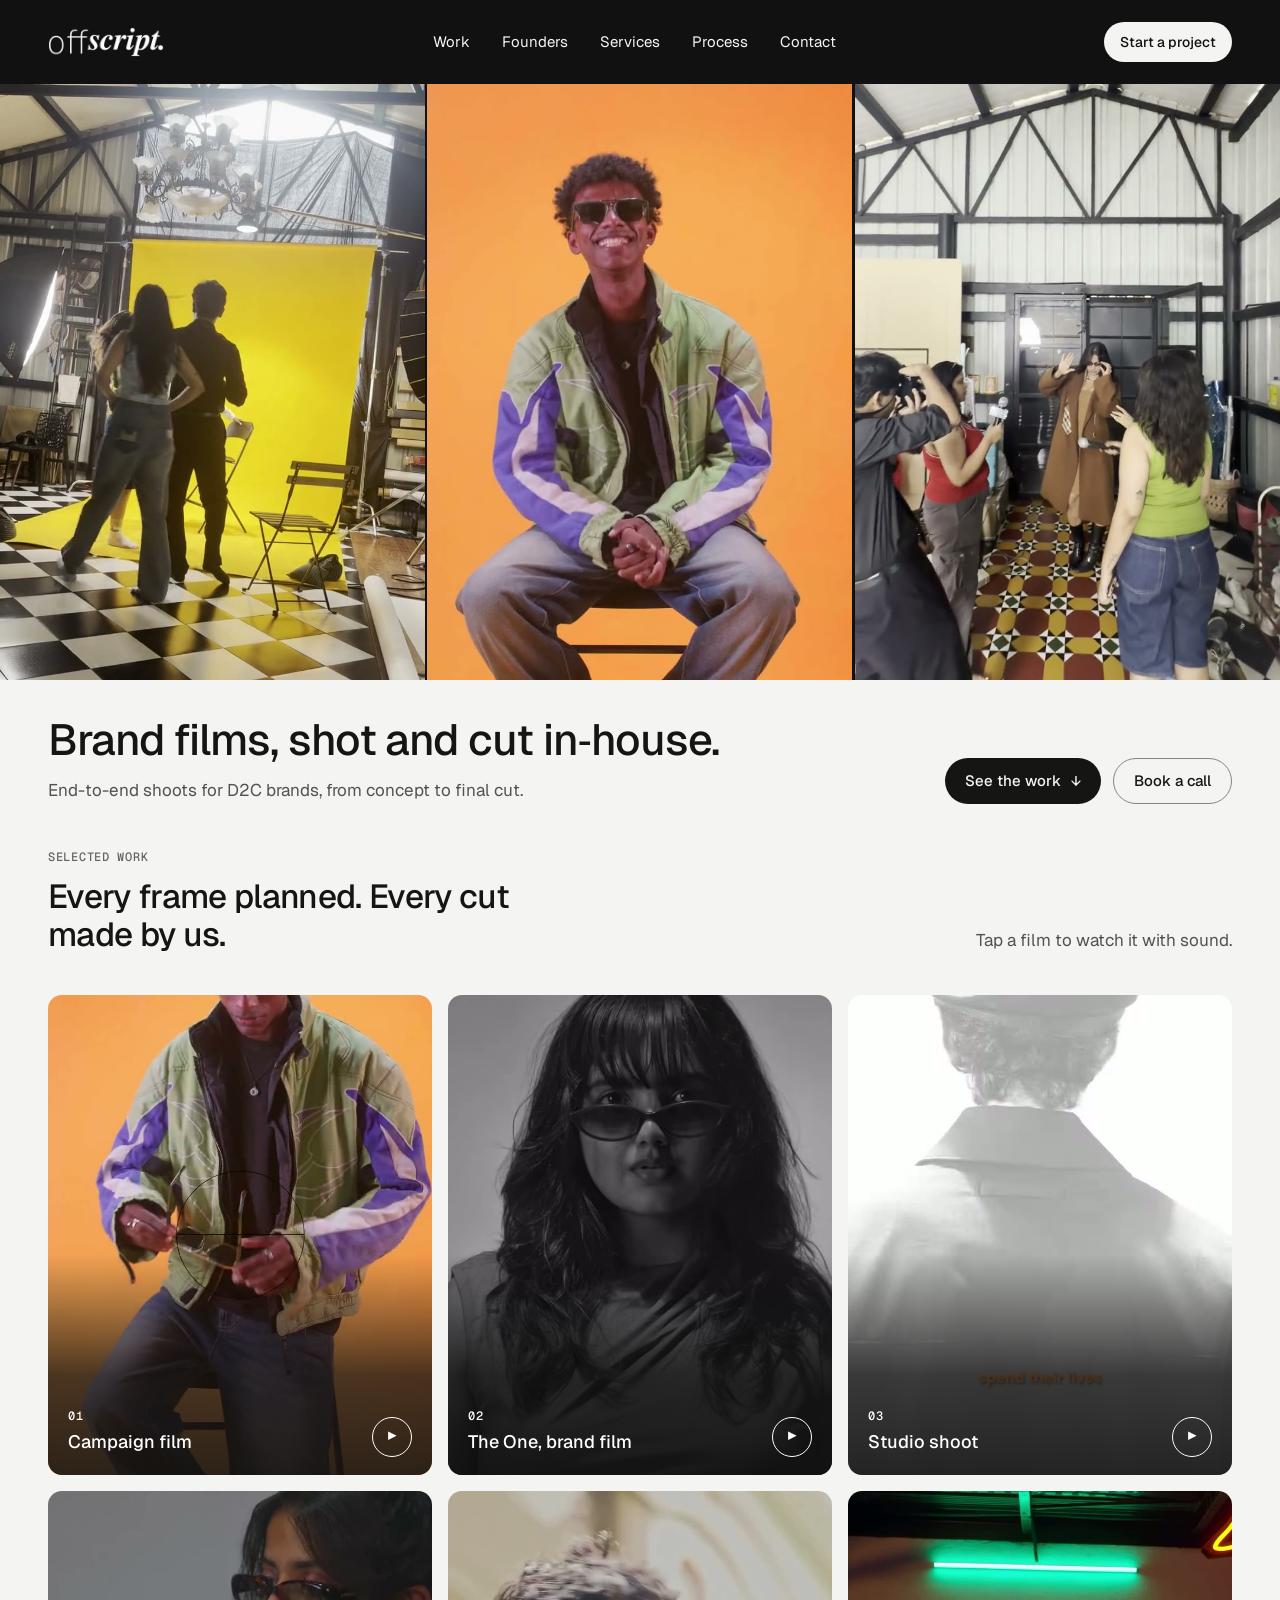
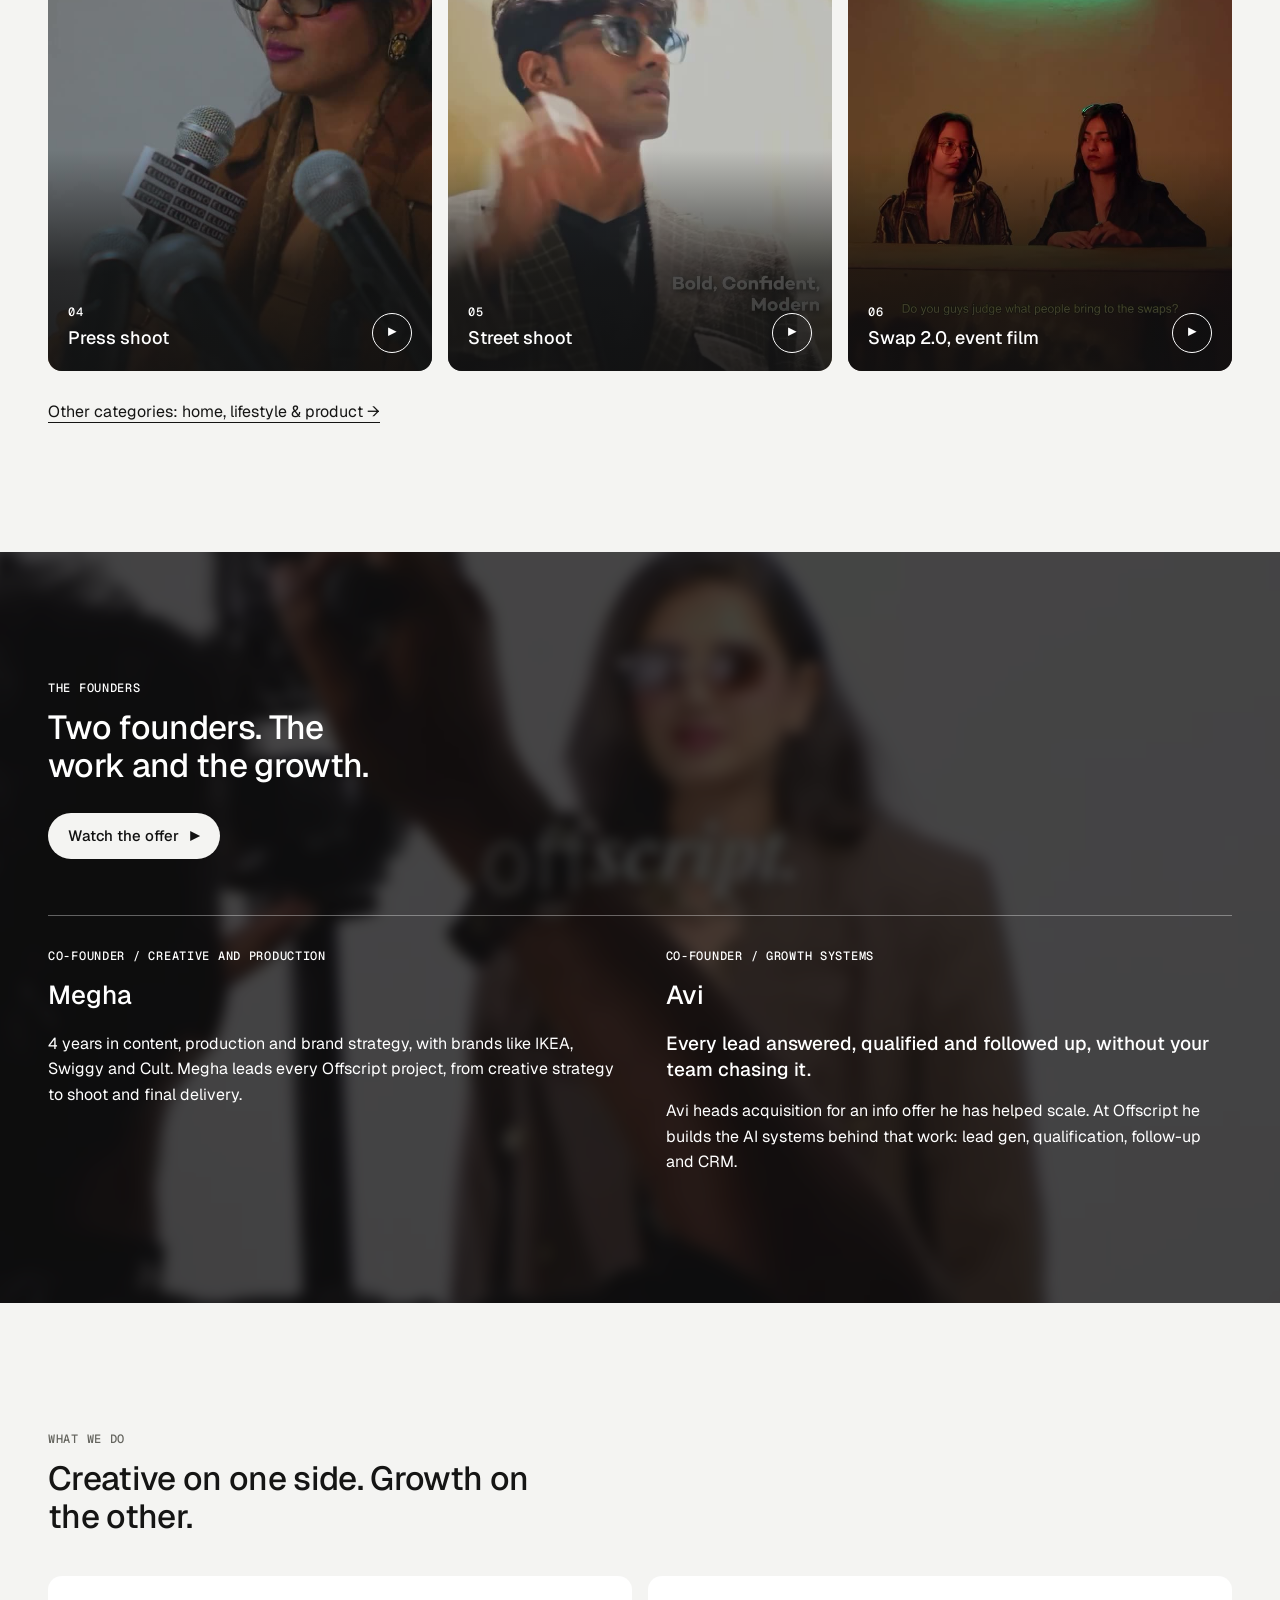
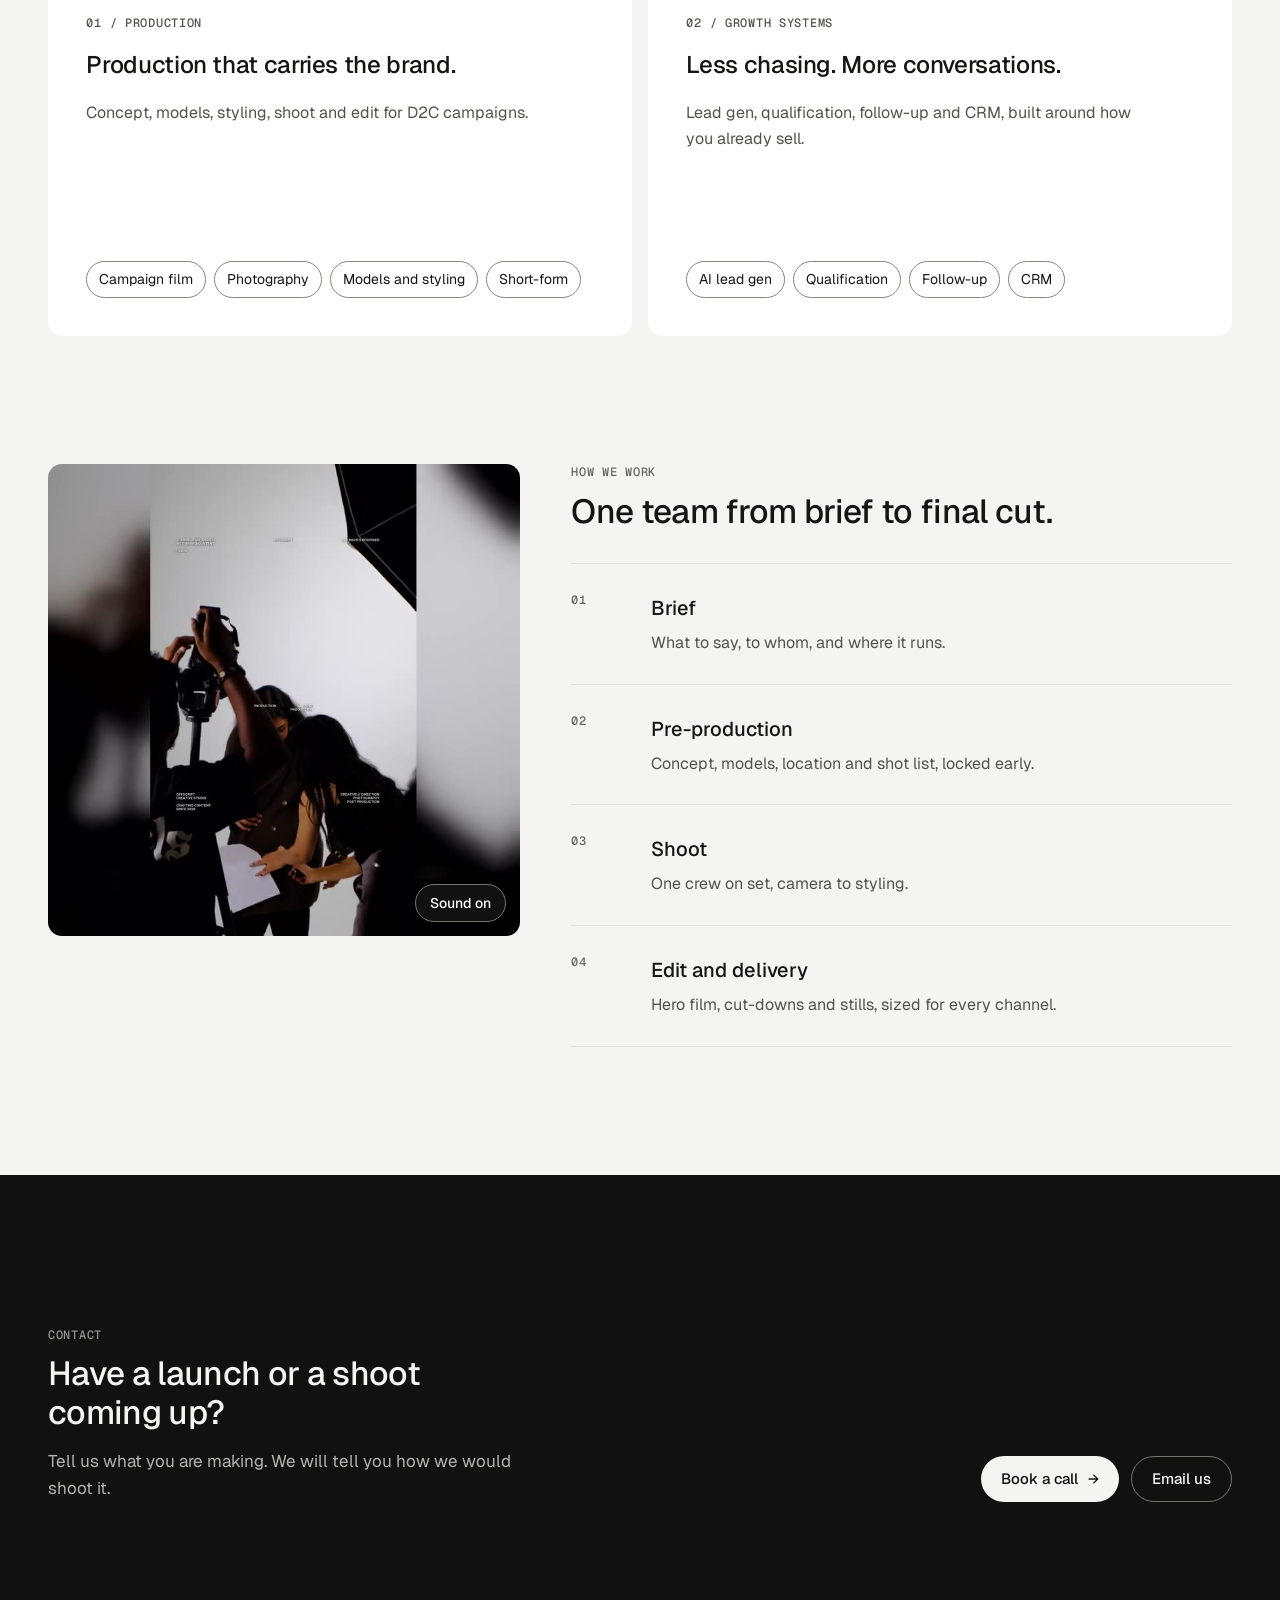
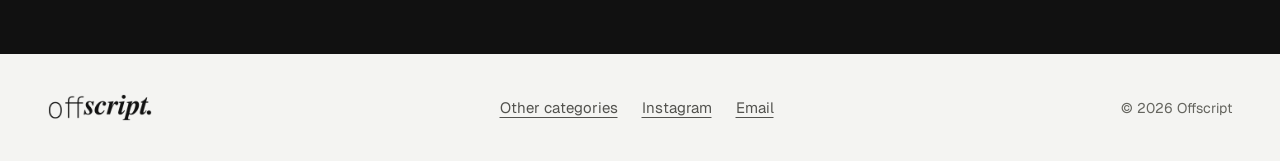
==== commit dbc699e4: "Phone hero cycles clips, no eyewear labels in work, full 1:1 BTS film with sound Co-Authored-By: Cla" ====
--- a/index.html
+++ b/index.html
@@ -8,7 +8,7 @@
 <link rel="preconnect" href="https://fonts.googleapis.com">
 <link rel="preconnect" href="https://fonts.gstatic.com" crossorigin>
 <link href="https://fonts.googleapis.com/css2?family=Geist:wght@400;500;600&family=Geist+Mono:wght@500&display=swap" rel="stylesheet">
-<link rel="stylesheet" href="site.css?v=3">
+<link rel="stylesheet" href="site.css?v=4">
 </head>
 <body>
 
@@ -59,29 +59,29 @@
         <p class="lede">Tap a film to watch it with sound.</p>
       </div>
       <div class="work-grid six">
-        <button class="card rv" data-tilt data-play="eyewear-film" aria-label="Play campaign film: eyewear">
+        <button class="card rv" data-tilt data-play="eyewear-film" aria-label="Play campaign film">
           <video class="auto" muted loop playsinline preload="metadata" poster="media/eyewear-film.jpg" src="media/eyewear-film.mp4"></video>
-          <div class="cap"><div><span>Campaign film</span><strong>Eyewear</strong></div><div class="play" aria-hidden="true">&#9654;</div></div>
-        </button>
-        <button class="card rv" data-tilt data-play="eyewear-the-one" data-full aria-label="Play brand film: eyewear, The One">
+          <div class="cap"><div><span>01</span><strong>Campaign film</strong></div><div class="play" aria-hidden="true">&#9654;</div></div>
+        </button>
+        <button class="card rv" data-tilt data-play="eyewear-the-one" data-full aria-label="Play brand film: The One">
           <video class="auto" muted loop playsinline preload="metadata" poster="media/eyewear-the-one.jpg" src="media/eyewear-the-one.mp4"></video>
-          <div class="cap"><div><span>Brand film</span><strong>Eyewear, The One</strong></div><div class="play" aria-hidden="true">&#9654;</div></div>
-        </button>
-        <button class="card rv" data-tilt data-play="eyewear-studio" data-full aria-label="Play studio shoot: eyewear">
+          <div class="cap"><div><span>02</span><strong>The One, brand film</strong></div><div class="play" aria-hidden="true">&#9654;</div></div>
+        </button>
+        <button class="card rv" data-tilt data-play="eyewear-studio" data-full aria-label="Play studio shoot">
           <video class="auto" muted loop playsinline preload="metadata" poster="media/eyewear-studio.jpg" src="media/eyewear-studio.mp4"></video>
-          <div class="cap"><div><span>Studio shoot</span><strong>Eyewear</strong></div><div class="play" aria-hidden="true">&#9654;</div></div>
-        </button>
-        <button class="card rv" data-tilt data-play="eyewear-press" aria-label="Play press shoot: eyewear">
+          <div class="cap"><div><span>03</span><strong>Studio shoot</strong></div><div class="play" aria-hidden="true">&#9654;</div></div>
+        </button>
+        <button class="card rv" data-tilt data-play="eyewear-press" aria-label="Play press shoot">
           <video class="auto" muted loop playsinline preload="metadata" poster="media/eyewear-press.jpg" src="media/eyewear-press.mp4"></video>
-          <div class="cap"><div><span>Press shoot</span><strong>Eyewear</strong></div><div class="play" aria-hidden="true">&#9654;</div></div>
-        </button>
-        <button class="card rv" data-tilt data-play="eyewear-street" data-full aria-label="Play street shoot: eyewear">
+          <div class="cap"><div><span>04</span><strong>Press shoot</strong></div><div class="play" aria-hidden="true">&#9654;</div></div>
+        </button>
+        <button class="card rv" data-tilt data-play="eyewear-street" data-full aria-label="Play street shoot">
           <video class="auto" muted loop playsinline preload="metadata" poster="media/eyewear-street.jpg" src="media/eyewear-street.mp4"></video>
-          <div class="cap"><div><span>Street shoot</span><strong>Eyewear</strong></div><div class="play" aria-hidden="true">&#9654;</div></div>
+          <div class="cap"><div><span>05</span><strong>Street shoot</strong></div><div class="play" aria-hidden="true">&#9654;</div></div>
         </button>
         <button class="card rv" data-tilt data-play="swap-event" data-full aria-label="Play event film: Swap 2.0">
           <video class="auto" muted loop playsinline preload="metadata" poster="media/swap-event.jpg" src="media/swap-event.mp4"></video>
-          <div class="cap"><div><span>Event film</span><strong>Swap 2.0</strong></div><div class="play" aria-hidden="true">&#9654;</div></div>
+          <div class="cap"><div><span>06</span><strong>Swap 2.0, event film</strong></div><div class="play" aria-hidden="true">&#9654;</div></div>
         </button>
       </div>
       <div class="dots" aria-hidden="true"></div>
@@ -144,7 +144,8 @@
   <section id="process" style="padding-top:0">
     <div class="wrap process">
       <div class="film rv">
-        <video class="auto" muted loop playsinline preload="metadata" poster="media/bts.jpg" src="media/bts.mp4" aria-label="Behind the scenes on an Offscript shoot"></video>
+        <video class="auto" muted loop playsinline preload="metadata" poster="media/bts-square.jpg" src="media/bts-square.mp4" aria-label="Behind the scenes on an Offscript shoot"></video>
+        <button class="sound" type="button" aria-pressed="false">Sound on</button>
       </div>
       <div>
         <p class="label">How we work</p>
@@ -196,6 +197,6 @@
   <a class="btn btn-light" href="https://calendly.com/suriavi51/new-meeting" tabindex="-1">Book a call <span class="arrow">&rarr;</span></a>
 </div>
 
-<script src="site.js?v=3"></script>
+<script src="site.js?v=4"></script>
 </body>
 </html>
--- a/site.css
+++ b/site.css
@@ -122,8 +122,10 @@
 
 /* Process: BTS film + steps */
 .process { display: grid; grid-template-columns: 5fr 7fr; gap: clamp(24px, 4vw, 64px); align-items: start; }
-.process .film { border-radius: var(--r); overflow: hidden; aspect-ratio: 4 / 5; background: var(--d-bg); position: sticky; top: 24px; }
+.process .film { border-radius: var(--r); overflow: hidden; aspect-ratio: 1 / 1; background: var(--d-bg); position: sticky; top: 24px; }
 .process .film video { width: 100%; height: 100%; object-fit: cover; }
+/* Sound toggle: white on #111 = 18.9:1 */
+.film .sound { position: absolute; right: 14px; bottom: 14px; z-index: 2; min-height: 38px; padding: 0 14px; border-radius: 999px; background: #111111; color: #FFFFFF; border: 1px solid #75756F; font-size: 14px; font-weight: 500; }
 .steps { border-top: 1px solid var(--line); }
 .steps li { display: grid; grid-template-columns: 64px 1fr; gap: 16px; padding: 28px 0; border-bottom: 1px solid var(--line); }
 .steps h3 { font-size: 20px; font-weight: 500; margin-bottom: 6px; }
@@ -183,7 +185,7 @@
   .work-grid .card:nth-child(3) { grid-column: span 2; aspect-ratio: 16 / 10; }
   .services, .process, .cats { grid-template-columns: 1fr; }
   .preview { position: relative; top: 0; aspect-ratio: 16 / 11; order: -1; }
-  .process .film { position: relative; top: 0; aspect-ratio: 16 / 11; }
+  .process .film { position: relative; top: 0; aspect-ratio: 1 / 1; }
 }
 @media (max-width: 560px) {
   .reel { grid-template-columns: 1fr; height: 58svh; }
@@ -211,6 +213,9 @@
   .nav .btn { display: inline-flex; min-height: 38px; padding: 0 14px; font-size: 14px; }
 
   .reel { height: 56svh; min-height: 340px; }
+  .reel.cycle { display: block; position: relative; }
+  .reel.cycle video { display: block !important; position: absolute; inset: 0; opacity: 0; transition: opacity .25s linear; }
+  .reel.cycle video.on { opacity: 1; }
   .hero-copy { padding: 24px 0 28px; }
   .hero-copy .wrap { gap: 20px; }
   .hero h1 { font-size: 30px; }
@@ -243,7 +248,6 @@
   .svc p:not(.label) { display: none; }
   .svc li { font-size: 13px; padding: 5px 10px; }
 
-  .process .film { aspect-ratio: 16 / 9; }
   .steps li { grid-template-columns: 40px 1fr; gap: 8px; padding: 16px 0; align-items: baseline; }
   .steps h3 { font-size: 18px; margin: 0; }
   .steps p { display: none; }
